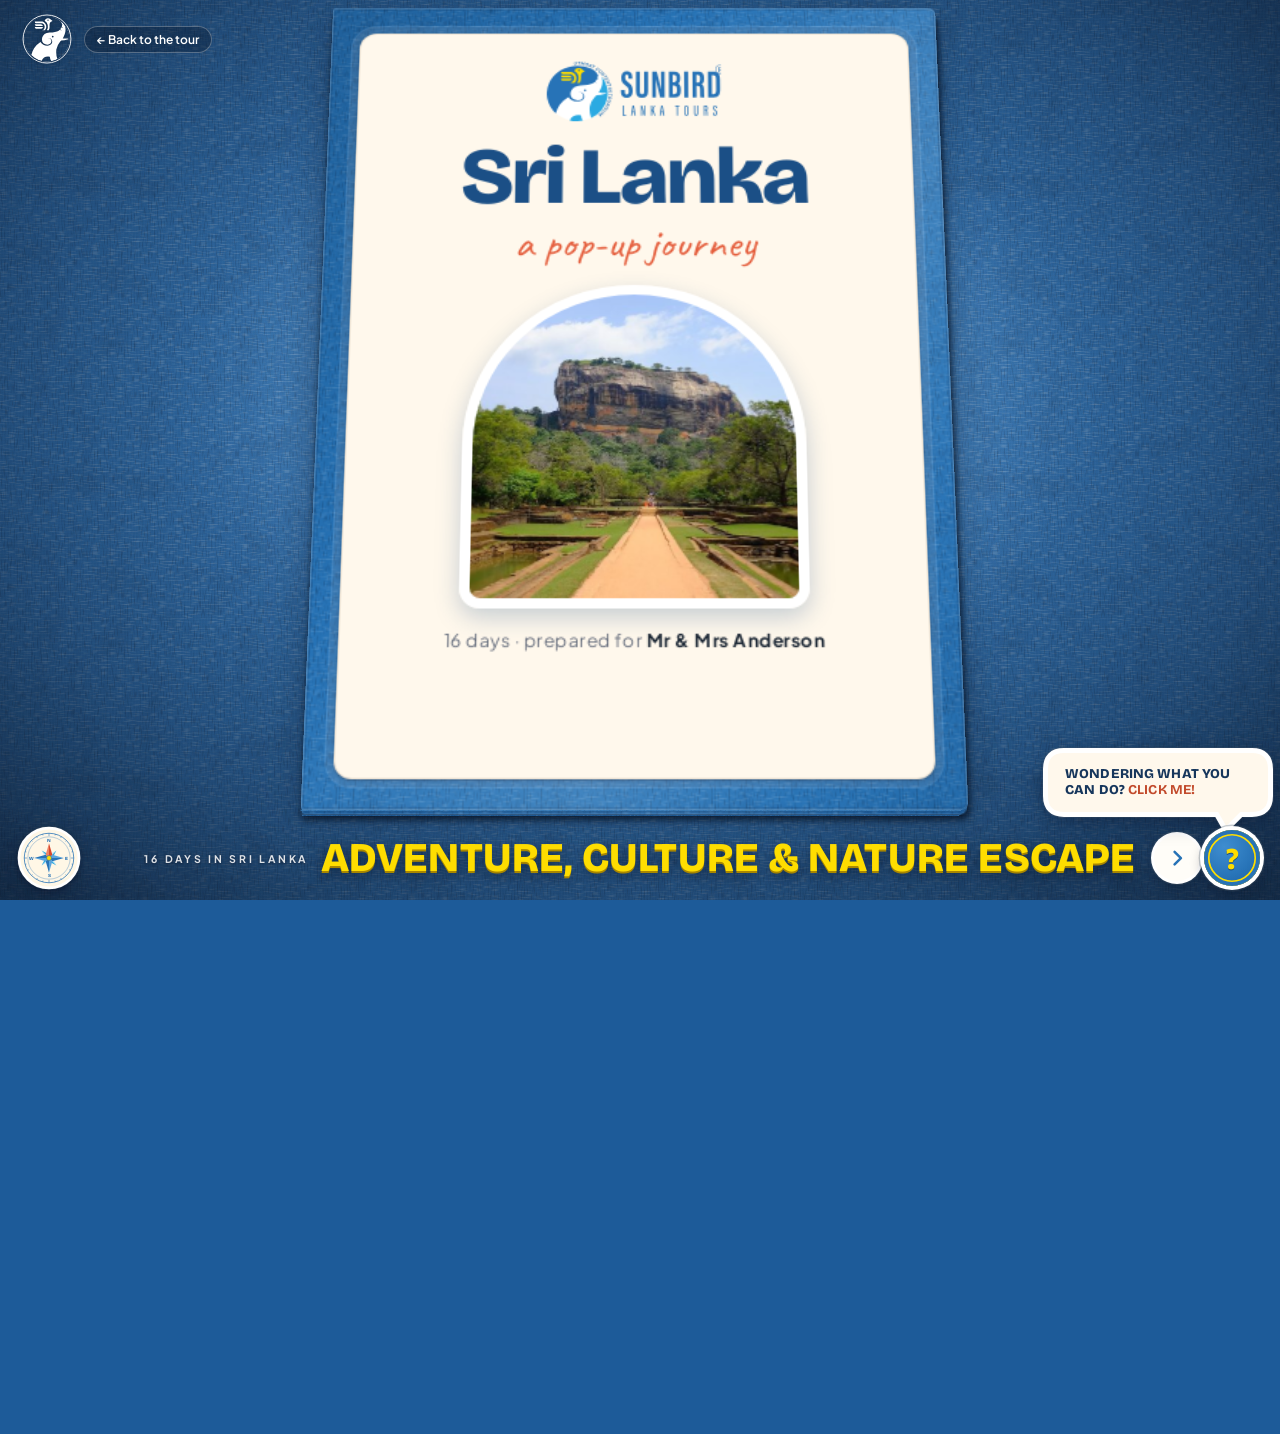
==== static/popup-book/index.html @ c1e89b96 "Give the pop-up book a travel desk and an ola-leaf day plan The white notes strip under the book is " ====
<!DOCTYPE html>
<html lang="en" data-mimg="1">
<head>
<meta charset="UTF-8">
<meta name="viewport" content="width=device-width, initial-scale=1">
<title>Your trip as a pop-up book | Sunbird Lanka Tours</title>
<meta name="robots" content="noindex">
<meta name="description" content="The Adventure, Culture &amp; Nature Escape tour, day by day, as a pop-up book.">
<meta name="theme-color" content="#1D5B99">
<link rel="icon" type="image/png" href="../favicon.png">
<link rel="preconnect" href="https://fonts.googleapis.com">
<link rel="preconnect" href="https://fonts.gstatic.com" crossorigin>
<link href="https://fonts.googleapis.com/css2?family=Bricolage+Grotesque:opsz,wght@12..96,700;12..96,800&family=Caveat:wght@700&family=Instrument+Serif:ital@0;1&family=Plus+Jakarta+Sans:wght@400;500;600;700;800&display=swap" rel="stylesheet">
<style>
  /* brand colours, from the Sunbird logo: deep blue, sky blue, sunshine yellow, white */
  :root { --ink:#1F2A37; --muted:#6B7280; --blue:#2773B7; --sky:#2BAAE2; --sun:#FEDD00; --coral:#E5603F;
          --accent:var(--blue); --label:var(--sun); --book-shadow:rgba(6,20,42,.5);
          --rule:#F5D000;   /* the brand yellow, a touch deeper so a hairline still reads on white */
          --serif:'Instrument Serif', 'Times New Roman', serif;
          /* book cloth: a fine weave, light and dark threads both ways, laid over the board's colour */
          --weave:url("data:image/svg+xml,%3Csvg xmlns='http://www.w3.org/2000/svg' width='120' height='120'%3E%3Cfilter id='f0' x='0' y='0' width='100%25' height='100%25' color-interpolation-filters='sRGB'%3E%3CfeTurbulence type='fractalNoise' baseFrequency='.2 .9' numOctaves='1' seed='3' stitchTiles='stitch'/%3E%3CfeColorMatrix values='0 0 0 0 0.85 0 0 0 0 0.93 0 0 0 0 1 0.55 0 0 0 -0.275'/%3E%3C/filter%3E%3Cfilter id='f1' x='0' y='0' width='100%25' height='100%25' color-interpolation-filters='sRGB'%3E%3CfeTurbulence type='fractalNoise' baseFrequency='.9 .2' numOctaves='1' seed='10' stitchTiles='stitch'/%3E%3CfeColorMatrix values='0 0 0 0 0 0 0 0 0 0.04 0 0 0 0 0.12 -0.7 0 0 0 0.35'/%3E%3C/filter%3E%3Cfilter id='f2' x='0' y='0' width='100%25' height='100%25' color-interpolation-filters='sRGB'%3E%3CfeTurbulence type='fractalNoise' baseFrequency='.06 .06' numOctaves='2' seed='17' stitchTiles='stitch'/%3E%3CfeColorMatrix values='0 0 0 0 0 0 0 0 0 0.04 0 0 0 0 0.12 -0.22 0 0 0 0.11'/%3E%3C/filter%3E%3Crect width='120' height='120' filter='url%28%23f0%29'/%3E%3Crect width='120' height='120' filter='url%28%23f1%29'/%3E%3Crect width='120' height='120' filter='url%28%23f2%29'/%3E%3C/svg%3E");
          /* the tablecloth: linen, light threads one way and dark the other, and the cloth's soft unevenness */
          --linen:url("data:image/svg+xml,%3Csvg xmlns='http://www.w3.org/2000/svg' width='300' height='300'%3E%3Cfilter id='f0' x='0' y='0' width='100%25' height='100%25' color-interpolation-filters='sRGB'%3E%3CfeTurbulence type='fractalNoise' baseFrequency='.12 .7' numOctaves='1' seed='3' stitchTiles='stitch'/%3E%3CfeColorMatrix values='0 0 0 0 1 0 0 0 0 0.95 0 0 0 0 0.9 0.7 0 0 0 -0.35'/%3E%3C/filter%3E%3Cfilter id='f1' x='0' y='0' width='100%25' height='100%25' color-interpolation-filters='sRGB'%3E%3CfeTurbulence type='fractalNoise' baseFrequency='.7 .12' numOctaves='1' seed='10' stitchTiles='stitch'/%3E%3CfeColorMatrix values='0 0 0 0 0 0 0 0 0 0.04 0 0 0 0 0.12 -0.85 0 0 0 0.425'/%3E%3C/filter%3E%3Cfilter id='f2' x='0' y='0' width='100%25' height='100%25' color-interpolation-filters='sRGB'%3E%3CfeTurbulence type='fractalNoise' baseFrequency='.03 .03' numOctaves='2' seed='17' stitchTiles='stitch'/%3E%3CfeColorMatrix values='0 0 0 0 0 0 0 0 0 0.04 0 0 0 0 0.12 -0.3 0 0 0 0.15'/%3E%3C/filter%3E%3Crect width='300' height='300' filter='url%28%23f0%29'/%3E%3Crect width='300' height='300' filter='url%28%23f1%29'/%3E%3Crect width='300' height='300' filter='url%28%23f2%29'/%3E%3C/svg%3E");
          --cloth-front:#2672B5; --cloth-in:#1D5D9B; --tb:3px; }
  * { box-sizing:border-box; }
  html, body { margin:0; }
  /* the table: a deep brand-blue linen cloth under a studio light. A soft pool of light falls on
     the book (and, in the 3D scene, on the cloth around it: .pool), and the corners fall away into
     shadow. The logo's yellow marks the rules in the notes, white the notes themselves. */
  body {
    font-family:'Plus Jakarta Sans', system-ui, sans-serif; color:var(--ink); -webkit-font-smoothing:antialiased;
    background:
      radial-gradient(ellipse 70% 76% at 50% 44%, rgba(4,16,36,0) 40%, rgba(4,16,36,.4) 74%, rgba(3,12,28,.74) 100%),
      radial-gradient(ellipse 44% 46% at 50% 44%, rgba(160,212,252,.3), rgba(160,212,252,.12) 50%, rgba(160,212,252,0) 82%),
      var(--linen),
      repeating-linear-gradient(90deg, rgba(255,255,255,.02) 0 1px, rgba(255,255,255,0) 1px 3px),
      repeating-linear-gradient(0deg, rgba(0,10,30,.035) 0 1px, rgba(0,10,30,0) 1px 3px),
      #1D5B99;
    background-attachment:fixed;
    min-height:100vh;
  }
  header h1 { color:#fff; }
  header { text-align:center; padding:28px 16px 26px; }
  /* the Sunbird mark, in white: the elephant, the bird and a fine ring */
  header .mark { display:block; width:50px; height:50px; margin:0 auto; filter:drop-shadow(0 1px 2px rgba(4,16,36,.35)); }
  header h1 { font-family:var(--serif); font-weight:400; font-size:36px; letter-spacing:-.005em; margin:10px 0 0; }

  /* ---------- 3D stage ---------- */
  .wrap { position:relative; width:100%; max-width:960px; margin:0 auto; overflow-x:clip; overflow-y:visible; }
  .fit { position:absolute; left:50%; top:0; width:960px; height:700px; margin-left:-480px; transform-origin:50% 0; }
  .stage { position:absolute; inset:0; perspective:2600px; perspective-origin:50% 0%; cursor:pointer; }
  .book { position:absolute; left:50%; top:112px; width:840px; height:560px; margin-left:-420px; transform-style:preserve-3d; }

  /* The book stands on the table (z = -3, the boards are 3 px thick, see TB in the script). Under it,
     from the bottom up: the studio light's pool on the cloth, a soft shadow all round, and a tight
     dark contact shadow right where the boards touch the cloth. Nothing here is measured for framing. */
  .pool { position:absolute; left:-430px; top:-390px; width:1700px; height:1340px; pointer-events:none;
    background:radial-gradient(closest-side, rgba(175,218,255,.2), rgba(175,218,255,.085) 48%, rgba(175,218,255,0)); }
  .shadow { position:absolute; top:-2px; height:560px; width:420px; background:var(--book-shadow); border-radius:12px; filter:blur(16px); transform:translateZ(-3.6px); }
  .shadow.r { left:422px; }
  .shadow.l { left:-10px; }
  .contact { position:absolute; top:-7.5px; width:428px; height:575px; background:rgba(2,9,22,.82); filter:blur(2.6px); pointer-events:none; }
  .contact.r { left:420px; border-radius:2px 6px 6px 2px; transform:translateZ(-3.2px); }
  .contact.l { left:-8px; border-radius:6px 2px 2px 6px; transform:translateZ(-3.2px); opacity:0; }
  /* The boards are bound in cloth: a fine weave, a soft sheen where the light from the right
     catches it, and a rounded edge that picks up a thin highlight. The back board lies under the
     right-hand pages (its top is z = 0); its 3 px thickness shows on its front edge (.edge.cloth). */
  .board-r { position:absolute; left:420px; top:-6px; width:426px; height:572px; border-radius:2px 5px 5px 2px; transform:translateZ(0);
    background:linear-gradient(112deg, rgba(0,12,30,.16), rgba(255,255,255,0) 38%, rgba(220,240,255,.09) 72%, rgba(255,255,255,0) 92%), var(--weave), var(--cloth-in);
    box-shadow:inset 0 0 0 1px rgba(170,215,255,.16); }

  /* leaves turn around the spine (x = 420); the script sets their rotation */
  .leaf { position:absolute; left:420px; top:0; width:420px; height:560px; transform-origin:0 50%; transform-style:preserve-3d; }
  .face { position:absolute; inset:0; backface-visibility:hidden; -webkit-backface-visibility:hidden; }
  .face.back { transform:rotateY(180deg); }
  .page-r { position:absolute; left:420px; top:0; width:420px; height:560px; transform:translateZ(.5px); }

  .paper { position:absolute; inset:0; background:#FFFDF8; overflow:hidden; }
  .panel { position:absolute; background:var(--pc); }
  .left .panel { inset:14px 0 14px 14px; border-radius:10px 0 0 10px; }
  .right .panel { inset:14px 14px 14px 0; border-radius:0 10px 10px 0; }
  .left .paper::after, .right .paper::after { content:''; position:absolute; top:0; bottom:0; width:46px; pointer-events:none; }
  .left .paper::after { right:0; background:linear-gradient(to left, rgba(0,0,0,.16), transparent); }
  .right .paper::after { left:0; background:linear-gradient(to right, rgba(0,0,0,.16), transparent); }
  .s1page { --pc:#A4D493; }
  .s2page { --pc:#62B6E6; }
  .print { position:absolute; left:36px; bottom:34px; color:#fff; }
  .print .n { font-family:'Bricolage Grotesque', sans-serif; font-weight:800; font-size:44px; line-height:.9; }
  .print .n small { font-family:'Plus Jakarta Sans', sans-serif; font-size:11px; letter-spacing:.2em; margin-left:6px; vertical-align:6px; }
  .print .t { font-size:14px; font-weight:700; margin-top:6px; }

  /* the cover board: its inside (the left page of spread 1) is the leaf's own plane; its cloth
     outside sits the board's thickness (--tb) further out, and its edges are drawn by the script */
  .cover { inset:-6px -6px -6px 0; border-radius:2px 5px 5px 2px; transform:translateZ(var(--tb));
    background:linear-gradient(118deg, rgba(0,14,34,.18) 0%, rgba(255,255,255,0) 34%, rgba(225,242,255,.15) 66%, rgba(255,255,255,.02) 84%, rgba(0,14,34,.08) 100%), var(--weave), var(--cloth-front);
    box-shadow:inset 0 0 0 1px rgba(190,225,255,.22), inset 0 0 0 2px rgba(0,20,50,.12); }
  /* the cover label: printed paper pasted into a blind-stamped panel, a hair proud of the cloth */
  .cover .in { position:absolute; inset:20px; border-radius:12px; background:#FFF8EC; display:flex; flex-direction:column; align-items:center; text-align:center; padding:22px 20px;
    box-shadow:0 0 0 5px rgba(0,22,52,.10), 0 0 0 6px rgba(190,225,255,.16), 0 1px 1.5px rgba(0,18,44,.4), inset 0 0 0 1px rgba(120,95,60,.12); }
  .cover img.logo { height:46px; }
  .cover h2 { font-family:'Bricolage Grotesque', sans-serif; font-weight:800; font-size:60px; line-height:.95; letter-spacing:-.03em; color:#1B4F86; margin:14px 0 0; }
  .cover .sub { font-family:'Caveat', cursive; font-size:30px; color:var(--coral); margin-top:2px; }
  .cover .arch { width:230px; height:228px; margin-top:12px; border-radius:115px 115px 14px 14px; border:7px solid #fff; background:url(assets/sigiriya.jpg) center 35% / cover; box-shadow:0 6px 16px rgba(27,79,134,.25); }
  .cover .for { font-size:12px; color:#6B7280; margin-top:14px; letter-spacing:.04em; }
  .cover .for b { color:#1F2A37; }
  /* the inside of the cover board: the cloth turned in round a pasted-down page (mirrored: its
     css left is the outer edge, its css right the spine) */
  .board-back { inset:-6px -6px -6px 0; border-radius:5px 2px 2px 5px;
    background:linear-gradient(68deg, rgba(0,12,30,.18), rgba(255,255,255,0) 40%, rgba(220,240,255,.08) 75%, rgba(255,255,255,0)), var(--weave), var(--cloth-in);
    box-shadow:inset 0 0 0 1px rgba(170,215,255,.16); }
  .board-back .paper { inset:6px 0 6px 6px; }
  /* Edges, placed by the script (see makeEdge). Drawn SS times as big and shrunk back, so they stay
     crisp in close-up. cloth: a board's thickness. pages: the stacked paper edges of the pages. */
  .edge { position:absolute; left:0; top:0; transform-origin:0 0; pointer-events:none; }
  .edge.cloth { background:linear-gradient(to bottom, rgba(205,232,255,.42) 0, rgba(205,232,255,.08) 22%, rgba(0,0,0,0) 45%, rgba(0,10,26,.32) 100%), var(--weave), var(--cloth-in); }
  .edge.cloth.front { background:linear-gradient(to bottom, rgba(205,232,255,.45) 0, rgba(205,232,255,.08) 22%, rgba(0,0,0,0) 45%, rgba(0,10,26,.32) 100%), var(--weave), var(--cloth-front); }
  .edge.pages { background:
      linear-gradient(var(--along), rgba(255,255,255,.55) 0, rgba(255,255,255,0) 4px, rgba(0,0,0,0) 62%, rgba(70,50,25,.24) 100%),
      repeating-linear-gradient(var(--along), rgba(120,96,62,0) 0 5.2px, rgba(120,96,62,.2) 5.2px 6.4px, rgba(120,96,62,0) 6.4px 11.6px, rgba(120,96,62,.12) 11.6px 12.4px),
      repeating-linear-gradient(var(--along), #F4ECDD 0 2.5px, #DDCFB6 2.5px 3.6px);
    --along:to bottom; }
  .edge.pages.fore { --along:to right; }

  /* ---------- V-fold pop-up layers ----------
     Each layer is two rigid card panels joined by a crease at the spine. Each panel is glued
     along its bottom edge to one page. The script places every panel from the real angle of
     its two pages, so pieces rise as a spread opens and fold flat as it closes. */
  .vp { position:absolute; left:0; top:0; transform-origin:0 0; transform-style:preserve-3d; pointer-events:none; }
  .vp > .face { overflow:visible; }
  .vp > .face.back { filter:brightness(0) invert(.94) sepia(.18); }   /* the plain back of the card */
  /* card stock (body.card, see CARD): on the pictures printed on each card and on the pages. Not on a
     card face itself: a face is its own layer, so a filter there is re-applied every frame it moves;
     on what it holds it is painted in once (and only again when that piece changes) */
  body.card .vp:not(.flapcard) > .face.front:not(.shade) > *, body.card .paper { filter:url(#card); }
  /* shading: a dark copy of the piece just in front of it; the script sets its opacity from the
     angle to the light. It is its own 3D layer, so changing it never repaints the artwork. */
  .vp > .shade { filter:brightness(0); transform:translateZ(.3px); opacity:0; will-change:opacity; }
  .leaf > .shade { background:#1B1206; opacity:0; will-change:opacity; }
  .leaf > .shade.front { transform:translateZ(.3px); }
  .leaf > .shade.back { transform:rotateY(180deg) translateZ(.3px); }
  #leaf1 > .shade { inset:-6px -6px -6px 0; }
  #leaf1 > .shade.front { transform:translateZ(calc(var(--tb) + .3px)); border-radius:2px 5px 5px 2px; }   /* on the cloth outside */
  #leaf1 > .shade.back { border-radius:5px 2px 2px 5px; }
  .vp img, .vp svg, .cast img, .cast svg { position:absolute; bottom:0; display:block; }
  /* cast shadows: copies of a card, blackened and blurred, placed by the script */
  .shd { position:absolute; inset:0; pointer-events:none; }
  .shd * { pointer-events:none !important; }
  .shd .cast { position:absolute; left:0; top:0; transform-origin:0 0; will-change:transform; }
  /* glue tab: the foot of a card, folded flat and glued to the page; the script lays it along the
     card's glue line. Drawn on the page, under the cast shadows. */
  .tab { position:absolute; left:0; top:0; transform-origin:0 0; pointer-events:none; }
  .tab svg { display:block; overflow:visible; }
  /* the gutter: the pages curve down into the spine, so a soft shadow runs along it */
  .panel .wear { position:absolute; top:0; bottom:0; width:8px; pointer-events:none; }
  .left .panel .wear { right:0; background:linear-gradient(to left, rgba(90,70,50,.12), rgba(90,70,50,0)); }
  .right .panel .wear { left:0; background:linear-gradient(to right, rgba(90,70,50,.12), rgba(90,70,50,0)); }
  .band { position:absolute; left:0; right:0; bottom:0; height:16px; background:var(--band); border-top:3px solid #fff; box-shadow:0 -1px 0 rgba(75,91,107,.25); }
  .flag { position:absolute; bottom:13px; height:84px; display:flex; flex-direction:column; align-items:center; }
  .flag .card { background:#fff; border-radius:9px; padding:6px 10px 7px; text-align:center; box-shadow:0 0 0 1.5px rgba(31,42,55,.12); white-space:nowrap; }
  .flag .card b { display:block; font-size:9px; letter-spacing:.2em; color:var(--coral); font-weight:800; }
  .flag .card span { display:block; font-size:13px; font-weight:800; color:var(--ink); }
  .flag i { flex:1; width:4px; background:#8B6A45; border-radius:2px; }

  /* pull tab: sticks out of the sky card's outer edge; a strip inside the card moves the plane */
  .vp img.free, .cast img.free { top:0; left:0; bottom:auto; will-change:transform; }
  .vp .flt, .cast .flt { bottom:auto; overflow:visible; }   /* floating paper pieces, placed from the top */
  .pulltab { position:absolute; left:-30px; width:40px; height:24px; padding-right:8px; border-radius:7px 3px 3px 7px; background:var(--coral);
    color:#fff; font-size:8.5px; font-weight:800; letter-spacing:.14em; display:flex; align-items:center; justify-content:center;
    box-shadow:0 0 0 1.5px #fff, 0 1px 3px rgba(0,0,0,.25); pointer-events:auto; cursor:grab; touch-action:none; }
  /* lift-the-flap: the lid is a card hinged on its right edge; it flips over to show its plain back */
  .flap { position:absolute; bottom:0; pointer-events:auto; cursor:pointer; }
  .flap .lid { left:0; width:100%; height:100%; transform-origin:100% 50%; }
  .flap .lid-back { filter:brightness(0) invert(.94) sepia(.18); visibility:hidden; }
  .flap .under { position:absolute; left:8px; right:8px; bottom:8px; height:50px; background:#fff; border-radius:6px; opacity:0;
    box-shadow:0 0 0 1.5px rgba(31,42,55,.15); display:flex; flex-direction:column; justify-content:center; text-align:center; }
  /* the Attractions tab: tucked behind the sky's right edge like a bookmark; it opens the "things to do" panel */
  .vp .attrtab { pointer-events:auto; cursor:pointer; transition:transform .25s cubic-bezier(.3,1.4,.5,1); }
  .vp .attrtab:hover { transform:translateX(4px); }   /* it gives a little, like card pulled by a finger */
  .cast .attrtab, .vp > .face.back .attrtab { pointer-events:none; }
  /* a card's plain back is its front drawn mirrored, which would put the pull tab's copy past the
     fold, poking out of the book's spine while the cover is ajar: the tab has no back copy */
  .vp > .face.back .pulltab { display:none; }
  /* the Day 1 placard tilts around the foot of its stick, and can be tapped to wave it */
  .vp .placard, .cast .placard { transform-origin:84px 142px; }   /* where the stick goes behind the sky's top edge */
  .vp .placard { pointer-events:auto; cursor:pointer; }
  .flap .under b { font-size:7px; letter-spacing:.18em; color:var(--coral); text-transform:uppercase; }
  .flap .under span { font-size:9px; font-weight:800; color:var(--ink); line-height:1.25; margin-top:2px; }

  /* ---------- the day's notes, for screen readers ----------
     Seen, a day's notes are the travel desk round the book (see .desk): its route in big letters,
     the flight path, the stamp, and the plan on ola leaves behind the ? button. Heard, this live line
     says which day is open whenever a page turns. */
  .info, .sr-only { position:absolute; width:1px; height:1px; margin:-1px; padding:0; border:0; overflow:hidden; clip:rect(0 0 0 0); clip-path:inset(50%); white-space:nowrap; }

  /* ---------- every window (body.full): the book fills it, the desk lies round it ---------- */
  /* clipped, not just hidden: the 3D stage reaches past the screen's edge, and on a phone that made the
     page wider than the screen (so it could be panned and pinched out, and fixed layers grew with it) */
  html:has(> body.full) { overflow:hidden; }
  body.full { height:100vh; height:100dvh; overflow:hidden; overflow:clip; display:flex; flex-direction:column; }
  body.full header { position:absolute; top:14px; left:22px; padding:0; text-align:left; z-index:6; pointer-events:none; }
  body.full header h1 { display:none; }
  body.full .wrap { flex:1 1 auto; min-height:0; max-width:none; overflow:visible; }
  body.full .fit { left:0; margin-left:0; transform-origin:0 0; }

  /* ---------- the Attractions gatefold ----------
     A paper panel hinged on the sky's right edge (see FLAP in the script). Sizes are book px: the
     camera moves in on the panel while it is open, so its small print reads at a normal size. */
  .flapcard > .face { pointer-events:auto; }
  /* the panel is laid out in book px but drawn FLAP.ss times as big, then shrunk back by its 3D
     transform: 3D layers are drawn at their own size, so this keeps it sharp when the camera moves in */
  .fc-in { position:absolute; left:0; top:0; width:316px; height:200px; transform:scale(var(--ss, 1)); transform-origin:0 0; }
  .flapcard img, .flapcard svg { position:static; }
  /* its paper: a card with rounded corners and the same smooth white edge as every other piece */
  .flapcard .fc-paper { position:absolute; left:0; top:0; }
  .fc-card { position:absolute; left:6px; top:5px; width:252px; height:190px; border-radius:11px; overflow:hidden; }
  .flapcard .attrtab { position:absolute; }   /* the bookmark, on the drawer's right-hand edge */
  /* kept minimal: the picture, a small coloured word (included / optional / spot it), the name, a
     line or two, and quiet ‹ dots › to move along */
  .fc-scene { position:relative; height:82px; overflow:hidden; perspective:420px; perspective-origin:50% -10%; }
  .fc-sun { position:absolute; right:22px; top:16px; width:34px; height:34px; border-radius:50%; background:#FFB866; box-shadow:0 0 0 5px rgba(255,184,102,.35); }
  .fc-ground { position:absolute; left:0; right:0; bottom:0; height:8px; background:var(--ground); opacity:.75; }
  .fc-pop { position:absolute; left:0; right:0; bottom:6px; display:flex; justify-content:center; align-items:flex-end; transform-origin:50% 100%; }
  .flapcard .fc-pop img, .flapcard .fc-pop svg { display:block; filter:drop-shadow(0 4px 4px rgba(40,28,16,.22)); }
  .fc-x { position:absolute; top:6px; right:6px; width:13px; height:13px; border-radius:50%; background:#E0432F; color:#fff;
    font-style:normal; font-weight:700; font-size:9px; line-height:13px; text-align:center; cursor:pointer; box-shadow:0 1px 2px rgba(80,20,10,.3); }
  .fc-body { padding:11px 15px 0; }
  .fc-tag { display:block; font-size:5.6px; letter-spacing:.2em; font-weight:800; text-transform:uppercase; }
  .fc-tag.in { color:#2E7A45; }
  .fc-tag.opt { color:#C24A2B; }
  .fc-tag.see { color:#2766A5; }
  .fc-body h5 { margin:3px 0 0; font-family:'Bricolage Grotesque', sans-serif; font-weight:800; font-size:15px; letter-spacing:-.02em; line-height:1.05; color:var(--ink); }
  .fc-body p { margin:6px 0 0; font-size:7.6px; line-height:1.5; color:#5B6472; }
  .fc-nav { position:absolute; left:0; right:0; bottom:6px; display:flex; align-items:center; justify-content:center; gap:8px; }
  .fc-btn { font-style:normal; font-size:11px; line-height:1; color:var(--muted); cursor:pointer; padding:2px 4px; }
  .fc-btn.off { opacity:.25; cursor:default; }
  .fc-dots { display:flex; gap:3px; align-items:center; }
  .fc-dot { width:3.5px; height:3.5px; border-radius:50%; background:rgba(31,42,55,.18); cursor:pointer; }
  .fc-dot.on { width:9px; border-radius:2px; background:var(--coral); }

  /* ---------- view tuning (camera, sun, stagger): tucked behind a button ---------- */
  /* only for us: shown with ?tune=1 (body.tuning) */
  .tune-btn { display:none; position:fixed; top:12px; right:14px; z-index:21; font:inherit; font-size:12.5px; font-weight:700; padding:7px 14px; border-radius:999px;
    border:1.5px solid rgba(31,42,55,.14); background:rgba(255,255,255,.88); color:var(--ink); cursor:pointer; }
  .tune-btn[aria-expanded="true"] { background:var(--ink); border-color:var(--ink); color:#fff; }
  .cam { position:fixed; right:14px; top:52px; z-index:20; width:260px; background:#fff; border-radius:14px; padding:12px 16px 12px; box-shadow:0 10px 30px rgba(40,30,20,.18); display:none; }
  body.tuning .tune-btn { display:block; }
  body.tuning.tune-open .cam { display:block; }  .cam label { display:flex; justify-content:space-between; align-items:baseline; font-size:13px; font-weight:800; }
  .cam output { font-family:ui-monospace, 'Cascadia Mono', Consolas, monospace; font-size:15px; color:var(--blue); }
  .cam input[type=range] { width:100%; margin:10px 0 4px; accent-color:var(--blue); cursor:pointer; }
  .cam .ends { display:flex; justify-content:space-between; font-size:11px; color:var(--muted); }
  .cam .hint { font-size:11.5px; color:var(--coral); font-weight:700; margin-top:6px; }
  .cam label.second { margin-top:12px; }
  @media (max-width:520px) { .cam { left:12px; right:12px; width:auto; } }
  body:not(.ready) .wrap, body:not(.ready) .info { visibility:hidden; }   /* until the book's data has loaded and it is built */

  /* ---------- the light book (body.lite: phones and tablets, see LITE in the script) ----------
     The same pop-ups, drawn far cheaper: no cast shadows, no shading copies, no card texture, plain
     soft shadows under the book (painted once, not blurred every frame), and the parts that move
     on their own (pull tab, sign, flap lid) on layers of their own so they never repaint a card. */
  body.lite { background-attachment:scroll; }
  body.lite .pool { display:none; }
  body.lite .shadow { filter:none; box-shadow:0 0 26px 12px var(--book-shadow); }
  body.lite .contact { filter:none; box-shadow:0 0 3px 1.5px rgba(2,9,22,.7); }
  body.lite .vp > .shade { display:none; }
  body.lite .vp .pulltab, body.lite .vp .placard, body.lite .flap .lid { will-change:transform; }

  /* ---------- the way back to the tour (the website's copy), and phones (body.full.compact) ---------- */
  .back-link { display:inline-flex; align-items:center; gap:6px; margin-top:10px; padding:6px 13px; border-radius:999px; font-size:12px; font-weight:600;
    color:#fff; text-decoration:none; background:rgba(4,16,36,.32); box-shadow:inset 0 0 0 1px rgba(255,255,255,.28); pointer-events:auto; }
  .back-link:hover { background:rgba(4,16,36,.5); }
  .back-link[hidden] { display:none; }
  body.full header { display:flex; align-items:center; gap:12px; }
  body.full .back-link { margin-top:0; }
  body.full.compact header { top:max(10px, env(safe-area-inset-top)); left:max(12px, env(safe-area-inset-left)); }
  body.full.compact header .mark { width:30px; height:30px; }
  /* held upright: the book in a band at the top (its height set by the script), the desk under it */
  body.full.compact.upright .wrap { flex:none; }
  @media (orientation:landscape) and (max-height:519px) { body.full.compact header .mark { display:none; } }
  /* in portrait the open book is small: a one-time hint to turn the phone */
  .rotate-hint { position:absolute; left:50%; bottom:12px; transform:translateX(-50%); z-index:4; display:flex; align-items:center; gap:8px;
    padding:7px 14px; border-radius:999px; background:rgba(255,255,255,.94); color:var(--ink); font-size:12px; font-weight:600; white-space:nowrap;
    box-shadow:0 4px 14px rgba(2,12,30,.25); transition:opacity .4s; cursor:pointer; }
  .rotate-hint svg { width:16px; height:16px; flex:none; }
  .rotate-hint.gone { opacity:0; pointer-events:none; }
  .rotate-hint[hidden] { display:none; }
  /* ---------- the travel desk ----------
     Flat paper things lying on the cloth round the book, each with a job: the day's route in big
     yellow letters under the book, a passport stamp for where you are, the flight path for how far
     along, a compass to jump to any day, a Ceylon postage stamp to send the day as a postcard, a
     Sri Lanka sticker to enquire, the ? for the day's plan (on ola leaves, below) and ‹ › to turn the
     page. Plain 2D page, placed by the script once per window size (placeDesk): nothing on the desk
     is redrawn while the book moves. The light book gives them no shadows or filters.
     body[data-desk]: desk (a big window with room each side), slim (a big window without), side (a
     phone on its side), tall (a phone held upright: the desk is under the book's band). */
  /* Sized to the screen, not inset:0: on a phone the 3D stage reaches past the page's edge, and mobile
     Chrome then sizes fixed layers to that wider page. Clipped, so nothing on it can widen the page more. */
  .desk { position:fixed; left:0; top:0; width:100vw; height:100vh; height:100dvh; z-index:5; pointer-events:none; overflow:hidden; }
  body:not(.ready) .desk { visibility:hidden; }
  .dk { position:absolute; left:0; top:0; pointer-events:auto; transition:opacity .35s, visibility .35s; }
  .dk[hidden] { display:none !important; }
  body.flap-zoom .dk { opacity:0; visibility:hidden; }   /* the Attractions close-up has the screen */
  .desk button, .desk a { font:inherit; color:inherit; background:none; border:0; padding:0; margin:0; cursor:pointer; text-decoration:none; -webkit-tap-highlight-color:transparent; }
  .desk :focus { outline:none; }
  .desk :focus-visible { outline:2px solid var(--sun); outline-offset:5px; border-radius:16px; }
  .dk > svg, .dk .art > svg { display:block; width:100%; height:100%; overflow:visible; }
  .dk .art { position:absolute; inset:0; transform:rotate(var(--rot, 0deg)); transition:transform .3s cubic-bezier(.3,1.5,.5,1); }
  body:not(.lite) .dk .art { filter:drop-shadow(0 2px 2px rgba(2,10,28,.32)) drop-shadow(0 7px 12px rgba(2,10,28,.2)); }
  @media (hover:hover) { .dk.lift:hover .art { transform:rotate(var(--rot, 0deg)) translateY(-4px) scale(1.04); } }
  .dk.lift:active .art { transform:rotate(var(--rot, 0deg)) scale(.96); }
  /* what a thing does: on hover or keyboard focus (on a touch screen the ola leaves say it) */
  .dk .lbl { position:absolute; left:50%; top:100%; margin-top:10px; transform:translateX(-50%); padding:5px 11px; border-radius:999px; white-space:nowrap;
    background:rgba(4,16,36,.8); color:#fff; font-size:11.5px; font-weight:600; letter-spacing:.02em; line-height:1.2; opacity:0; pointer-events:none; transition:opacity .2s; }
  .dk.lbl-up .lbl { top:auto; bottom:100%; margin:0 0 10px; }
  .dk:hover .lbl, .dk:focus-visible .lbl { opacity:1; }
  @media (hover:none) { .dk .lbl { display:none; } }

  /* the day's route, in the brand's yellow, under the book (the shut book: the tour's name) */
  .dk.title { pointer-events:none; text-align:center; white-space:nowrap; }
  .dk.title h2 { display:inline-block; margin:0; font-family:'Bricolage Grotesque', sans-serif; font-weight:800; font-size:40px; line-height:1; letter-spacing:.005em;
    text-transform:uppercase; color:var(--sun); text-shadow:0 .05em 0 #A88600, 0 .14em .34em rgba(2,12,30,.55); vertical-align:middle; }
  .dk.title .arr { display:inline-block; width:1.55em; height:.6em; margin:0 .06em; vertical-align:.08em; overflow:visible; }
  .dk.title .kick { display:none; font-size:10.5px; font-weight:700; letter-spacing:.26em; text-transform:uppercase; color:rgba(255,255,255,.86); text-shadow:0 1px 3px rgba(2,12,30,.6); }
  body[data-desk="slim"] .dk.title .kick, body[data-desk="side"] .dk.title .kick { display:inline-block; vertical-align:middle; margin-right:1.2em; }
  body[data-desk="tall"] .dk.title { text-align:left; white-space:normal; }
  body[data-desk="tall"] .dk.title .kick { display:block; margin-bottom:7px; }
  body[data-desk="tall"] .dk.title h2 { display:block; line-height:1.04; }
  .dk.title.in h2 { animation:dk-rise .6s cubic-bezier(.2,1.25,.4,1); }
  @keyframes dk-rise { from { opacity:0; transform:translateY(.3em); } }

  /* ‹ › turn the page; the caption says where to (Close on Day 1, Start again on the last day) */
  .dk.arrow { display:flex; flex-direction:column; align-items:center; gap:7px; width:var(--aw, 48px); }
  .dk.arrow .disc { flex:none; width:var(--aw, 48px); height:var(--aw, 48px); border-radius:50%; display:grid; place-items:center; color:var(--blue); background:#FFFDF8;
    box-shadow:0 0 0 3px #fff, 0 0 0 4.2px rgba(75,91,107,.3), 0 5px 12px rgba(2,12,30,.38); transition:transform .25s cubic-bezier(.3,1.5,.5,1); }
  .dk.arrow .disc svg { width:44%; height:44%; overflow:visible; }
  .dk.arrow .cap { font-size:10px; font-weight:700; letter-spacing:.2em; text-transform:uppercase; color:#fff; white-space:nowrap; text-shadow:0 1px 3px rgba(2,12,30,.75); }
  .dk.arrow.band .cap { display:none; }
  @media (hover:hover) { .dk.arrow:hover .disc { transform:scale(1.08); } }
  .dk.arrow:active .disc { transform:scale(.92); }
  .dk.arrow:focus-visible { outline:none; }
  .dk.arrow:focus-visible .disc { outline:2px solid var(--sun); outline-offset:5px; }
  .dk.arrow.off { visibility:hidden; }

  /* the ? : a round paper badge; on a computer it wiggles when the mouse comes over it */
  .dk.help { width:var(--hw, 60px); height:var(--hw, 60px); border-radius:50%; }
  .dk.help .disc { position:absolute; inset:0; border-radius:50%; display:grid; place-items:center; color:var(--sun);
    font-family:'Bricolage Grotesque', sans-serif; font-weight:800; font-size:calc(var(--hw, 60px) * .54); line-height:1;
    background:radial-gradient(circle at 36% 30%, #3E8DD0, #2773B7 58%, #1D5C9B);
    box-shadow:inset 0 0 0 calc(var(--hw, 60px) * .07) #2773B7, inset 0 0 0 calc(var(--hw, 60px) * .1) var(--sun), 0 0 0 4px #fff, 0 0 0 5.4px rgba(75,91,107,.3), 0 6px 14px rgba(2,12,30,.42); }
  .dk.help .disc span { transform:translateY(.02em); text-shadow:0 .05em 0 #164A80; }
  @media (hover:hover) and (pointer:fine) { .dk.help:hover .disc { animation:dk-wiggle .7s ease-in-out; } }
  .dk.help:active .disc { transform:scale(.93); }
  .dk.help:focus-visible { outline:none; }
  .dk.help:focus-visible .disc { outline:2px solid var(--sun); outline-offset:6px; }
  @keyframes dk-wiggle { 0%, 100% { transform:rotate(0); } 18% { transform:rotate(-16deg) scale(1.07); } 40% { transform:rotate(12deg) scale(1.07); } 62% { transform:rotate(-7deg); } 82% { transform:rotate(3deg); } }

  /* paper speech bubbles: the day's tip from the guide, and on a first visit the ?'s own. One at a
     time. The paper and its die-cut edge are an SVG drawn to the bubble's size (showBubble). */
  .dk.bubble { isolation:isolate; padding:13px 17px 14px; color:#16365C; cursor:default; transform-origin:var(--ox, 50%) var(--oy, 100%); }
  .dk.bubble > svg.bg { position:absolute; left:0; top:0; z-index:-1; overflow:visible; }
  body:not(.lite) .dk.bubble > svg.bg { filter:drop-shadow(0 6px 10px rgba(2,10,28,.34)); }
  .dk.bubble p { margin:0; font-family:'Bricolage Grotesque', sans-serif; font-weight:800; font-size:var(--bfs, 15px); line-height:1.17; text-transform:uppercase; letter-spacing:.01em; }
  .dk.bubble .by { display:block; margin-top:7px; font-family:'Caveat', cursive; font-weight:700; font-size:calc(var(--bfs, 15px) * 1.32); line-height:1; text-transform:none; letter-spacing:0; color:#C24A2B; }
  .dk.bubble.ask p b { color:#C24A2B; }
  .dk.bubble.tip { cursor:pointer; }
  .dk.bubble.pop { animation:dk-pop .5s cubic-bezier(.25,1.45,.45,1) both; }
  @keyframes dk-pop { from { opacity:0; transform:scale(.45); } }

  /* the passport stamp: a cream paper disc, and the day's place stamped on it in blue ink. The ink
     is its own layer: it thunks down (dk-thunk) when a day opens, and the disc gives a little. */
  .dk.passport { cursor:pointer; }
  .dk.passport .ink { position:absolute; inset:0; opacity:.9; transform:rotate(var(--ink-rot, -10deg)); }
  .dk.passport .ink svg { display:block; width:100%; height:100%; overflow:visible; }
  .dk.passport .ink.thunk { animation:dk-thunk .55s cubic-bezier(.4,0,.3,1) both; }
  .dk.passport.jolt .art { animation:dk-jolt .32s .24s ease-out; }
  @keyframes dk-thunk { 0% { opacity:0; transform:rotate(calc(var(--ink-rot, -10deg) - 12deg)) scale(1.8); } 50% { opacity:.95; transform:rotate(var(--ink-rot, -10deg)) scale(.92); }
    70% { transform:rotate(var(--ink-rot, -10deg)) scale(1.03); } 100% { opacity:.9; transform:rotate(var(--ink-rot, -10deg)) scale(1); } }
  @keyframes dk-jolt { 30% { transform:rotate(var(--rot, 0deg)) translateY(2px) scale(.97); } }
  .dk.compass .rose { position:absolute; inset:0; transition:transform .7s cubic-bezier(.3,1.6,.5,1); }
  @media (hover:hover) { .dk.compass:hover .rose { transform:rotate(-24deg); } }
  .dk.compass[aria-expanded="true"] .rose { transform:rotate(200deg); }

  /* the flight path: one dot a day, today's a yellow disc with the plane (pointer-events off: it is a picture) */
  .dk.flight { pointer-events:none; }
  .dk.flight.away { opacity:0; visibility:hidden; transition-duration:.2s; }   /* while pages turn, and over the shut cover */
  .dk.flight .dots circle { fill:#1B4C82; stroke:#FEDD00; stroke-width:1.6; }
  .dk.flight .dots circle.past { fill:#FEDD00; stroke:none; }
  .dk.flight .dots circle.today { visibility:hidden; }
  .dk.flight text { font-family:'Plus Jakarta Sans', sans-serif; font-weight:800; fill:#fff; }

  /* jump to a day: a paper card over the compass (or above the ? on a phone) */
  .dk.picker { width:270px; padding:14px 8px 10px; border-radius:14px; background:#FFFDF8; color:var(--ink); cursor:default;
    box-shadow:0 0 0 4px #fff, 0 0 0 5.4px rgba(75,91,107,.3), 0 14px 34px rgba(2,12,30,.45); transform-origin:var(--ox, 50%) 100%; }
  .dk.picker.pop { animation:dk-pop .38s cubic-bezier(.25,1.35,.45,1) both; }
  .dk.picker h3 { margin:0 12px 8px; font-size:10px; font-weight:800; letter-spacing:.24em; text-transform:uppercase; color:var(--blue); }
  .dk.picker button { display:grid; grid-template-columns:54px 1fr; align-items:baseline; width:100%; padding:9px 12px; border-radius:9px; text-align:left; font-size:14px; font-weight:600; line-height:1.3; color:#0F2340; }
  .dk.picker button:hover { background:#F3ECDD; }
  .dk.picker button[aria-current="true"] { background:#FFF1A1; }
  .dk.picker button:focus-visible { outline:2px solid var(--blue); outline-offset:-2px; border-radius:9px; }
  .dk.picker button .d { font-size:10px; font-weight:800; letter-spacing:.16em; text-transform:uppercase; color:var(--blue); }
  .dk.picker .soon { margin:6px 12px 2px; font-size:12px; line-height:1.4; color:var(--muted); }

  /* first-visit hints: a hand showing the PULL tab and the Attractions bookmark */
  .dk.hand { pointer-events:none; width:var(--hs, 42px); height:calc(var(--hs, 42px) * 1.2); transform-origin:44% 7%; opacity:0; transition:opacity .35s; }
  .dk.hand.on { opacity:1; }
  .dk.hand .fing { position:absolute; inset:0; transform-origin:44% 7%; animation:dk-tap 1.2s ease-in-out infinite; }
  .dk.hand.pull .fing { animation:dk-tug 1.6s ease-in-out infinite; }
  .dk.hand .fing svg { display:block; width:100%; height:100%; overflow:visible; }
  @keyframes dk-tap { 0%, 100% { transform:translate(0, 0); } 45% { transform:translate(0, 8px); } 62% { transform:translate(0, 0) scale(.95); } }
  @keyframes dk-tug { 0%, 100% { transform:translate(6px, 2px); } 50% { transform:translate(-16px, 2px); } }
  .dk.hand .tag { position:absolute; top:100%; left:50%; margin-top:5px; transform:translateX(-35%) rotate(var(--unrot, 0deg)); padding:4px 10px; border-radius:999px;
    background:var(--sun); color:#16365C; font-size:11px; font-weight:800; letter-spacing:.06em; white-space:nowrap; box-shadow:0 3px 8px rgba(2,12,30,.35); }

  /* "Link copied" and other small notes; above the ola leaves too */
  .toast { position:fixed; left:0; top:0; z-index:50; max-width:calc(100vw - 24px); padding:7px 14px; border-radius:16px; background:#fff; color:#0F2340; font-size:12.5px; font-weight:700; text-align:center;
    box-shadow:0 6px 16px rgba(2,12,30,.35); pointer-events:none; opacity:0; transform:translateY(6px); transition:opacity .25s, transform .25s; }
  .toast.show { opacity:1; transform:none; }
  .toast[hidden] { display:none; }

  /* ---------- the day's plan: an ola-leaf book (puskola poth) ----------
     The ? opens it over the desk: long strips of dried palm leaf with the plan etched in dark ink,
     threaded on a cord between two wooden covers. It slides in tied up, the cord loosens and the
     leaves fan out (openOla: the leaves start stacked under the top cover, --dy, and spring to their
     places). Only transforms and opacity move. On a phone held upright it is a sheet from the
     bottom, the leaves a full-width list. Esc, the ×, or a tap outside shuts it. */
  .ola-wrap { position:fixed; left:0; top:0; width:100vw; height:100vh; height:100dvh; z-index:40; display:flex; align-items:center; justify-content:center; padding:max(14px, 2.5vh) 16px; }
  .ola-wrap[hidden] { display:none; }
  .ola-back { position:absolute; inset:0; background:rgba(3,12,28,.6); opacity:0; transition:opacity .35s; }
  .ola-wrap.st-in .ola-back { opacity:1; }
  .ola { position:relative; width:min(660px, 100%); max-height:100%; overflow-x:hidden; overflow-y:auto; overscroll-behavior:contain; padding:8px 18px 40px 14px; scrollbar-width:thin; scrollbar-color:rgba(255,236,190,.35) transparent;
    opacity:0; transform:translateX(110px) rotate(6deg); transition:opacity .3s, transform .6s cubic-bezier(.2,1.12,.35,1); }
  .ola-wrap.st-in .ola { opacity:1; transform:none; }
  .ola:focus { outline:none; }
  .ola button:focus-visible, .ola a:focus-visible { outline:2px solid var(--sun); outline-offset:2px; }
  /* the covers: lacquered wood, a painted yellow border, the cord's hole */
  .ola-board { position:relative; z-index:3; border-radius:12px; color:#F8E6B8; padding:13px 54px 14px 60px;
    background:
      repeating-linear-gradient(177deg, rgba(255,214,150,.07) 0 2px, rgba(0,0,0,0) 2px 9px, rgba(30,10,0,.14) 9px 10px, rgba(0,0,0,0) 10px 17px),
      linear-gradient(180deg, #8C4524, #6B3018 55%, #56240F);
    box-shadow:inset 0 0 0 2px #3F1A08, inset 0 2px 0 rgba(255,214,150,.18), 0 3px 0 #2E1206, 0 10px 18px rgba(2,10,28,.35); }
  .ola-board::before { content:''; position:absolute; inset:6px; border-radius:8px; border:1.5px solid rgba(232,184,48,.75); outline:1.5px dotted rgba(229,96,63,.7); outline-offset:-5px; pointer-events:none; }
  .ola-board::after { content:''; position:absolute; left:28px; top:50%; width:12px; height:12px; margin-top:-6px; border-radius:50%;
    background:radial-gradient(circle, #8A5A2B 0 1.6px, #1B0C04 2.2px); box-shadow:inset 0 2px 2px rgba(0,0,0,.6), 0 1px 0 rgba(255,214,150,.25); }
  .ola-board .ok { display:block; font-size:10px; font-weight:800; letter-spacing:.26em; text-transform:uppercase; color:#E8B830; }
  .ola-board h2 { margin:2px 0 0; font-family:var(--serif); font-weight:400; font-size:28px; line-height:1.05; color:#FFF1C9; text-shadow:0 1px 0 #2E1206; }
  .ola-x { position:absolute; top:50%; right:14px; width:34px; height:34px; margin-top:-17px; border-radius:50%; border:0; display:grid; place-items:center;
    background:rgba(255,236,190,.14); color:#FFF1C9; font:inherit; font-size:22px; line-height:1; cursor:pointer; }
  .ola-x:hover { background:rgba(255,236,190,.26); }
  .ola-board.bottom { z-index:2; display:flex; flex-wrap:wrap; align-items:center; gap:8px; padding:11px 18px 11px 60px; transform:translateY(var(--dy, 0px));
    transition:transform .6s cubic-bezier(.22,1.2,.4,1) calc(var(--i, 0) * 45ms); }
  .ola-board.bottom button, .ola-board.bottom a { font:inherit; font-size:12.5px; font-weight:700; padding:7px 13px; border-radius:999px; border:1px solid rgba(232,184,48,.55);
    color:#FFF1C9; background:rgba(255,236,190,.08); cursor:pointer; text-decoration:none; }
  .ola-board.bottom button:hover, .ola-board.bottom a:hover { background:rgba(255,236,190,.2); }
  /* the leaves: dried palm leaf, golden-tan, darker at the ends, fine fibres along it, the cord's hole */
  .ola-leaves { position:relative; z-index:1; list-style:none; margin:0; padding:7px 0; display:flex; flex-direction:column; gap:6px; }
  .ola-leaf { position:relative; display:grid; grid-template-columns:96px 1fr; column-gap:16px; align-items:baseline; min-height:46px; padding:10px 30px 10px 60px;
    border-radius:22px / 23px; color:#3A2210; text-shadow:0 1px 0 rgba(255,240,205,.55);
    background:
      linear-gradient(90deg, rgba(110,62,18,.45), rgba(110,62,18,0) 7%, rgba(110,62,18,0) 93%, rgba(110,62,18,.45)),
      repeating-linear-gradient(180deg, rgba(255,240,205,0) 0 2px, rgba(255,240,205,.22) 2px 3px, rgba(120,76,28,0) 3px 5px, rgba(120,76,28,.12) 5px 6px),
      linear-gradient(180deg, #E8CB8F 0%, #D9B574 48%, #C99F5E 100%);
    box-shadow:inset 0 1px 0 rgba(255,244,214,.65), inset 0 -1px 0 rgba(90,50,12,.3), 0 2px 0 rgba(70,38,8,.4), 0 6px 10px rgba(2,10,28,.24);
    transform:translateY(var(--dy, 0px)); transition:transform .6s cubic-bezier(.22,1.25,.4,1) calc(var(--i, 0) * 45ms); }
  .ola-leaf::before { content:''; position:absolute; left:28px; top:50%; width:12px; height:12px; margin-top:-6px; border-radius:50%;
    background:linear-gradient(90deg, rgba(0,0,0,0) 4.5px, #8A5A2B 4.5px 7.5px, rgba(0,0,0,0) 7.5px), radial-gradient(circle, #2A1608 50%, #4A2A12);
    box-shadow:inset 0 1.5px 2px rgba(0,0,0,.55), 0 1px 0 rgba(255,244,214,.5); }
  .ola-wrap.st-fan .ola-leaf { transform:translateX(var(--fx, 0px)) rotate(var(--fr, 0deg)); }
  .ola-wrap.st-fan .ola-board.bottom { transform:none; }
  .ola-wrap.st-closing .ola-leaf, .ola-wrap.st-closing .ola-board.bottom { transition-duration:.3s; transition-delay:0s; }
  .ol-lab { font-size:10.5px; font-weight:800; letter-spacing:.2em; text-transform:uppercase; color:#5A3414; }
  .ol-txt { font-size:14px; line-height:1.45; color:#4A2C14; }
  .ol-txt b { font-family:var(--serif); font-weight:400; font-size:20px; line-height:1.1; color:#2A1508; margin-right:8px; }
  .ol-det { color:#5A3A1C; }
  .ola-leaf.opt .ol-lab { justify-self:start; color:#9C3412; border:1.5px solid rgba(156,52,18,.75); border-radius:999px; padding:2px 8px 1px; transform:rotate(-3deg); }
  .ola-leaf.opt b { color:#5A2410; }
  .ola-leaf.stay .ol-lab::before { content:'☾'; display:inline-block; margin-right:5px; font-size:13px; letter-spacing:0; }
  .ola-leaf.tip .ol-txt { font-family:'Caveat', cursive; font-weight:700; font-size:22px; line-height:1.1; color:#2A1508; }
  .ola-leaf.tip .ol-by { display:block; margin-top:3px; font-family:'Plus Jakarta Sans', sans-serif; font-weight:700; font-size:12px; color:#7A4A1E; }
  .ola-leaf.how .ol-txt { font-size:13.5px; line-height:1.4; }
  .ol-acts { display:flex; flex-wrap:wrap; gap:6px; margin-top:6px; }
  .ol-acts button { font:inherit; font-size:11.5px; font-weight:700; padding:5px 11px; border-radius:999px; border:1.5px solid rgba(74,44,20,.45); background:rgba(255,244,214,.35);
    color:#3A2210; cursor:pointer; text-shadow:none; }
  .ol-acts button:hover { background:rgba(255,244,214,.7); }
  /* the cord: wound round the bundle while it is shut (.ola-tie), then threaded through every hole (.ola-thread), its end hanging from the bottom cover */
  .ola-thread { position:absolute; left:46.5px; width:3px; z-index:0; border-radius:2px; opacity:0; transition:opacity .4s .3s;
    background:repeating-linear-gradient(160deg, #A86E31 0 2px, #6E4219 2px 4px); }
  .ola-wrap.st-fan .ola-thread { opacity:1; }
  .ola-tie { position:absolute; z-index:4; left:34%; width:50px; pointer-events:none; transition:opacity .3s, transform .45s cubic-bezier(.4,0,.6,1); }
  .ola-tie svg { display:block; width:100%; height:100%; overflow:visible; }
  .ola-wrap.st-loose .ola-tie { opacity:0; transform:translate(-30px, 18px) rotate(-16deg); }
  .ola-tail { position:absolute; left:28px; top:50%; width:44px; height:62px; pointer-events:none; transform-origin:6px 3px; opacity:0; transform:rotate(-40deg);
    transition:opacity .25s .1s, transform .7s cubic-bezier(.3,1.6,.5,1) .1s; }
  .ola-tail svg { display:block; width:100%; height:100%; overflow:visible; }
  .ola-wrap.st-loose .ola-tail { opacity:1; transform:none; }
  /* a phone held upright: a sheet from the bottom, the leaves straight, full width */
  .ola-wrap.sheet { align-items:flex-end; padding:0; }
  .ola-wrap.sheet .ola { width:100%; max-height:90%; padding:10px 10px max(54px, calc(env(safe-area-inset-bottom) + 44px)); transform:translateY(105%); }
  .ola-wrap.sheet.st-in .ola { transform:none; }
  .ola-wrap.sheet .ola-leaf { grid-template-columns:76px 1fr; column-gap:10px; padding:11px 16px 11px 56px; border-radius:16px / 22px; }
  .ola-wrap.sheet .ol-txt b { font-size:19px; }
  .ola-wrap.sheet .ola-board { padding-left:56px; }
  .ola-wrap.sheet .ola-board h2 { font-size:24px; }
  .ola-wrap.sheet .ola-thread { left:42.5px; }
  @media (max-width:520px) { .ola-leaf { grid-template-columns:1fr; row-gap:3px; } .ola-wrap.sheet .ola-leaf { grid-template-columns:1fr; } }

  @media (prefers-reduced-motion: reduce) {
    .ola, .ola-leaf, .ola-back, .ola-thread, .ola-tie, .ola-tail, .ola-board.bottom, .dk .art, .dk.compass .rose { transition:none !important; }
    .dk.bubble.pop, .dk.picker.pop, .dk .ink.thunk, .dk.passport.jolt .art, .dk.title.in h2, .dk.hand .fing, .dk.help .disc { animation:none !important; }
  }
</style>
</head>
<body data-back="../adventure-nature-based-tours/">

<!-- shared SVG defs: the white die-cut border filter and a cloud. The border is the shape's alpha
     blurred and cut at a low level, so it is an even ~5.5 px wide and runs in smooth curves (corners
     and notches round off); the faint grey line is the same cut ~1 px further out. -->
<svg width="0" height="0" style="position:absolute" aria-hidden="true">
  <defs>
    <filter id="cut" filterUnits="userSpaceOnUse" x="-20" y="-20" width="1200" height="600" color-interpolation-filters="sRGB">
      <feGaussianBlur in="SourceAlpha" stdDeviation="3.5" result="soft"/>
      <feComponentTransfer in="soft" result="edgeA"><feFuncA type="linear" slope="30" intercept="-.4"/></feComponentTransfer>
      <feFlood flood-color="#4B5B6B" flood-opacity=".28"/>
      <feComposite in2="edgeA" operator="in" result="edge"/>
      <feComponentTransfer in="soft" result="borderA"><feFuncA type="linear" slope="20" intercept="-.7"/></feComponentTransfer>
      <feFlood flood-color="#FFFFFF"/>
      <feComposite in2="borderA" operator="in" result="border"/>
      <feMerge><feMergeNode in="edge"/><feMergeNode in="border"/><feMergeNode in="SourceGraphic"/></feMerge>
    </filter>
    <!-- card-stock grain: fine dark fibres speckled over a printed colour, inside its own outline -->
    <filter id="grain" x="0" y="0" width="100%" height="100%" color-interpolation-filters="sRGB">
      <feTurbulence type="fractalNoise" baseFrequency=".75 1.1" numOctaves="2" seed="11" result="n"/>
      <feColorMatrix in="n" type="matrix" values="0 0 0 0 .45  0 0 0 0 .16  0 0 0 0 .08  0 0 0 -1.15 .62" result="speck"/>
      <feComposite in="speck" in2="SourceAlpha" operator="in" result="s"/>
      <feMerge><feMergeNode in="SourceGraphic"/><feMergeNode in="s"/></feMerge>
    </filter>
    <!-- card stock (on by default, see CARD): the board's tooth, a fine bumpy surface lit from the
         right like the rest of the book, multiplied into everything printed on it, plus a faint cloudy
         mottle from its fibres. How strong it is (#card-tone, #card-mottle) is set in the script. -->
    <filter id="card" x="0" y="0" width="100%" height="100%" color-interpolation-filters="sRGB">
      <feTurbulence type="fractalNoise" baseFrequency="1.1" numOctaves="2" seed="4" result="n"/>
      <feDiffuseLighting in="n" surfaceScale="2" diffuseConstant="1" lighting-color="#fff" result="lit">
        <feDistantLight azimuth="15" elevation="50"/>
      </feDiffuseLighting>
      <feComponentTransfer in="lit" result="tooth" id="card-tone">
        <feFuncR type="linear" slope=".14" intercept=".87"/><feFuncG type="linear" slope=".14" intercept=".87"/><feFuncB type="linear" slope=".14" intercept=".87"/>
      </feComponentTransfer>
      <feTurbulence type="fractalNoise" baseFrequency=".018" numOctaves="2" seed="9" result="m0"/>
      <feColorMatrix in="m0" type="matrix" id="card-mottle" values="0 0 0 0 1  0 0 0 0 1  0 0 0 0 1  0 0 0 0 1" result="mottle"/>
      <feComposite in="tooth" in2="mottle" operator="arithmetic" k1="1" result="tex"/>
      <feBlend in="SourceGraphic" in2="tex" mode="multiply" result="printed"/>
      <feComposite in="printed" in2="SourceAlpha" operator="in"/>
    </filter>
    <symbol id="cloud" viewBox="0 0 140 70">
      <path d="M22 64 C6 64 4 42 20 38 C18 20 42 12 54 24 C62 4 100 4 106 28 C124 22 142 38 132 52 C142 64 130 66 122 64 Z" fill="#fff" stroke="#A9D3EC" stroke-width="2.5"/>
      <path d="M60 44 c5 -8 17 -6 17 3 c0 6 -8 8 -10 3" fill="none" stroke="#A9D3EC" stroke-width="2.5" stroke-linecap="round"/>
    </symbol>
    <!-- the travel desk's little pictures (drawn in currentColor): an elephant, a palm, a plane -->
    <symbol id="dk-elephant" viewBox="0 0 72 50">
      <path fill="currentColor" d="M8 22C8 12 18 7 30 7C40 7 46 9 50 12C52 8 58 6 63 9C69 13 69 22 66 28C64 32 63 37 64 42C64.5 45 66.5 46 68 45.5L68 48C63 49.5 59.5 46 59.5 41C59.5 37 59 34 58 32L56 33L56 47L49 47L48.5 36.2L46 36.8L46 47L40 47L40 37C37 37.3 35 37.1 33 36.6L32.5 47L25.5 47L25 36C22 35 20 34 19 33L18.5 47L11.5 47L11.5 32C9 29.5 8 26 8 22Z"/>
      <path d="M8.8 19.5C5 21.5 4 26.5 4.6 31" fill="none" stroke="currentColor" stroke-width="1.7" stroke-linecap="round"/>
      <path d="M51 13.5C46.5 15.5 45.5 24 48.5 29.5C52 30.5 55.6 28 56.6 24C57 18.5 55 14.5 51 13.5Z" fill="#fff" fill-opacity=".22"/>
      <circle cx="61.2" cy="17" r="1.2" fill="#fff" fill-opacity=".85"/>
    </symbol>
    <symbol id="dk-palm" viewBox="0 0 40 60">
      <path d="M21 59C20 45 19 31 22 18" fill="none" stroke="currentColor" stroke-width="3.2" stroke-linecap="round"/>
      <g fill="currentColor"><path d="M22 18C14 12 7 13 2 19C9 16 15 17 22 18Z"/><path d="M22 18C17 9 10 6 4 7C11 9 17 12 22 18Z"/>
      <path d="M22 18C24 9 30 4 37 5C31 8 26 12 22 18Z"/><path d="M22 18C30 13 36 15 39 21C33 17 28 17 22 18Z"/><path d="M22 18C22 10 21 5 18 1C23 5 24 11 22 18Z"/></g>
    </symbol>
    <symbol id="dk-plane" viewBox="0 0 40 24">
      <path fill="currentColor" d="M38 12C38 10.8 36.5 10 35 10L25 10L16 1L12.5 1L17.5 10L8 10L5 6L2 6L4 12L2 18L5 18L8 14L17.5 14L12.5 23L16 23L25 14L35 14C36.5 14 38 13.2 38 12Z"/>
    </symbol>
  </defs>
</svg>

<header>
  <!-- the Sunbird mark in white (from design/logos/Logo-emblem.svg): the elephant is the disc with
       the logo's blue shapes cut out of it, the bird sits above it, a fine ring holds the two -->
  <svg class="mark" viewBox="-12 -12 252 253" role="img" aria-label="Sunbird Lanka Tours">
    <defs><mask id="mark-cut" maskUnits="userSpaceOnUse" x="-12" y="-12" width="252" height="253">
      <ellipse cx="113.93" cy="114.56" rx="113.83" ry="114.43" fill="#fff"/>
      <g fill="#000" fill-rule="evenodd">
        <path d="M187.73,55.13a40.8,40.8,0,0,1-7,10.27,26.59,26.59,0,0,1,7.91,8,29.63,29.63,0,0,0-9.78-6,60.33,60.33,0,0,1-5.69,4.9q-15.06,8-46.26,9.52c-42.37,1.31-48.43,48.11-24.38,58,38.17,15.66,45.75-30.92,14-30.19,25.37-2.92,33.05,26.17,11.92,35.76C112.6,153,90,144.87,81,129.69q-36.19,23.55-46.8,66.61A114.41,114.41,0,0,1,0,114.5C0,51.27,51,0,113.92,0A112.84,112.84,0,0,1,163.6,11.44c3.28,1.59,6.48,3.35,9.58,5.25,9.73,6.39,15.16,13.89,16.77,21.66a16.12,16.12,0,0,1,4.55,4,25.53,25.53,0,0,0-4.25-2.24,26.37,26.37,0,0,1-1.59,12.83,23.35,23.35,0,0,1,5.77,6.65,24.65,24.65,0,0,0-6.7-4.46"/>
        <path d="M201,40.63c12.62,19.6,6.57,49.08-7.29,70.89,10.76,1.21,19.42.31,23.9.72,5.87.52,9.4,2.12-.33,4.83A121.31,121.31,0,0,1,186,121.89q-2,2.25-4,4.29c-.69.78-1.37,1.57-2,2.36q-14.9,17.86-18.74,39-2.58,28.22,5.26,48.61A114.85,114.85,0,0,0,201,40.63M128.31,204.29Q97,199.88,86.51,225.65a114.2,114.2,0,0,0,49.32,1.22,46.9,46.9,0,0,1-7.52-22.58"/>
        <path d="M147.41,102.28A4.4,4.4,0,1,1,143,97.86a4.4,4.4,0,0,1,4.39,4.42"/>
      </g></mask></defs>
    <ellipse cx="113.93" cy="114.56" rx="113.83" ry="114.43" fill="#fff" mask="url(#mark-cut)"/>
    <ellipse cx="113.93" cy="114.56" rx="121" ry="121.6" fill="none" stroke="#fff" stroke-width="4.5"/>
    <g fill="#fff" fill-rule="evenodd">
      <path d="M119.22,22.77a3.46,3.46,0,1,1,3.44-3.45,3.44,3.44,0,0,1-3.44,3.45m22.88.56c-4-1.75-8-5.67-10.55-8.23-9.34-9.44-25.35-6.51-29.63,7.24a35.1,35.1,0,0,1,11.43,48.41h9.91a45.64,45.64,0,0,0,4-19.06c0-14.38-1.79-22.61,14.82-28.36"/>
      <path d="M87.86,70.75a19.11,19.11,0,0,0,14.39-18.54A18.53,18.53,0,0,0,90.54,34.94L59.33,35a7,7,0,0,1-6.94-7v-1.7l38.14.07a26.76,26.76,0,0,1,12.3,44.39Z"/>
      <path d="M82.8,40c4.79,0,8.78,4,10.49,8.62h-34a7,7,0,0,1-6.94-7V40Z"/>
      <path d="M59.33,62.35H85a10.17,10.17,0,0,0,8.81-8.61l-41.43,0v1.7a7,7,0,0,0,6.94,7"/>
    </g>
  </svg>
  <h1>Your trip, as a pop-up book</h1>
  <!-- the website's copy sets <body data-back="..."> (tools/publish_site.py): a way back to the tour -->
  <a class="back-link" id="back-link" hidden>&larr; Back to the tour</a>
</header>

<div class="wrap" id="wrap">
  <div class="fit" id="fit">
    <div class="stage" id="stage" role="button" tabindex="0" aria-label="Pop-up itinerary book. Activate to turn the page.">
      <div class="book" id="book">
        <div class="pool" id="pool" aria-hidden="true"></div>
        <div class="shadow r"></div><div class="shadow l" id="shadow-l"></div>
        <div class="contact r" aria-hidden="true"></div><div class="contact l" id="contact-l" aria-hidden="true"></div>
        <div class="board-r"></div>

        <!-- right page of the last spread (glued to the back board) -->
        <div class="page-r right s2page"><div class="paper"><div class="panel"></div></div></div>

        <!-- the inner leaves (leaf2 .. leafN, one per day after the first) are added here by the script:
             leaf k's front is the right page of spread k-1, its back the left page of spread k -->

        <!-- the cover: front = cover art, back = left page of spread 1 -->
        <div class="leaf" id="leaf1">
          <div class="face front cover"><div class="in">
            <img class="logo" src="assets/logo.svg" alt="Sunbird Lanka Tours">
            <h2>Sri Lanka</h2>
            <div class="sub">a pop-up journey</div>
            <div class="arch"></div>
            <div class="for">16 days · prepared for <b>Mr &amp; Mrs Anderson</b></div>
          </div></div>
          <div class="face back board-back left s1page"><div class="paper"><div class="panel"></div></div></div>
          <div class="face shade front"></div><div class="face shade back"></div>
        </div>
        <!-- pop-up panels are added here by the script -->
      </div>
    </div>
  </div>
  <div class="rotate-hint" id="rotate-hint" hidden>
    <svg viewBox="0 0 24 24" fill="none" stroke="currentColor" stroke-width="1.8" stroke-linecap="round" stroke-linejoin="round" aria-hidden="true">
      <rect x="3" y="8" width="18" height="11" rx="2"/><path d="M8 4.5a7 7 0 0 1 9 1.6M17 3v3.2h-3.2"/></svg>
    Turn your phone sideways for a bigger book
  </div>
</div>

<!-- the travel desk round the book, and the day's plan on ola leaves: built by the script (see buildDesk) -->
<div class="desk" id="desk"></div>
<div class="ola-wrap" id="ola" hidden></div>
<div class="toast" id="toast" role="status" aria-live="polite" hidden></div>

<!-- for screen readers: which day is open, said again whenever a page turns -->
<section class="info" aria-live="polite" aria-atomic="true"><p id="i-live"></p></section>

<button class="tune-btn" id="tune-btn" type="button" aria-expanded="false" aria-controls="cam">Tune view</button>
<div class="cam" id="cam">
  <label for="cam-range">Camera height <output id="cam-val">64°</output></label>
  <input type="range" id="cam-range" min="40" max="80" step="1" value="64">
  <div class="ends"><span>High · looking down</span><span>Low · table level</span></div>
  <label for="sun-range" class="second">Sun height <output id="sun-val">35°</output></label>
  <input type="range" id="sun-range" min="15" max="70" step="1" value="35">
  <div class="ends"><span>Low · long shadows</span><span>High · short</span></div>
  <label for="stagger-range" class="second">Stagger <output id="stagger-val">100</output></label>
  <input type="range" id="stagger-range" min="0" max="100" step="5" value="100">
  <div class="ends"><span>All rise together</span><span>Front first, sky last</span></div>  <div class="hint" id="cam-hint">Open the book to see the change.</div>
</div>

<!-- Day 1's photo pieces, grades and attractions are data (data/book.json, made with editor/) -->
<script src="book-data.js?v=8"></script>   <!-- bump v when book-data.js changes, so browsers fetch the new one -->
<script>
PopupBookData.load().then(function (BOOK) {
  'use strict';

  /* ================= the light book (phones) =================
     A phone has a small GPU and little memory, and every 3D card is a picture the browser keeps
     in memory at the screen's full pixel density. So on phones and tablets (PopupBookData.lite;
     ?lite=1 tries it on a computer) the book is drawn far cheaper, with the same pop-ups:
     - no cast shadows (they were a blurred copy of every card on every card behind it and on the
       pages: about 80 per spread, re-blurred every frame), no shading copies, no card texture;
     - each card drawn once (plus the plain back of the big cards; the floating pieces have none);
     - the whole scene drawn at LITE_DENSITY device pixels per screen pixel (CSS zoom on the stage,
       see setZoom) instead of the phone's 2-3x: a quarter of the pixels or less;
     - edges not supersampled, spreads that are shut not laid out, only the next days' pictures
       loaded (hydrate), and the framing measured on the first two days only (they all share it). */
  var LITE = !!PopupBookData.lite;
  var LITE_DENSITY = parseFloat(new URLSearchParams(location.search).get('q')) || 1.5;   // ?q= tries another density
  document.body.classList.toggle('lite', LITE);

  /* Card stock texture: see the #card filter. On by default at CARD_DEFAULT (subtle, the user's
     pick); ?card=n tries another strength (1 subtle .. 3 strong), ?card=0 turns it off. The
     tooth's contrast and the mottle grow with n. Off in the light book (it is the costliest filter). */
  var CARD_DEFAULT = LITE ? 0 : 1.2, cardQ = new URLSearchParams(location.search).get('card');
  var CARD = Math.max(0, Math.min(3, cardQ === null || isNaN(parseFloat(cardQ)) ? CARD_DEFAULT : parseFloat(cardQ)));
  document.body.classList.toggle('card', CARD > 0);
  if (CARD) {
    var toneK = 0.14 * CARD, mottleK = 0.025 * CARD;   // flat card stays ~2% darker; bumps lighter/darker
    Array.prototype.forEach.call(document.querySelectorAll('#card-tone > *'), function (f) {
      f.setAttribute('slope', toneK.toFixed(3)); f.setAttribute('intercept', (0.98 - toneK * 0.766).toFixed(3));
    });
    var mo = (-2 * mottleK).toFixed(3) + ' 0 0 0 ' + (1 + mottleK).toFixed(3);   // 1 +- mottleK from the noise's red
    document.getElementById('card-mottle').setAttribute('values', [mo, mo, mo, '0 0 0 0 1'].join('  '));
  }


  /* ================= artwork ================= */
  /* A smooth die-cut edge: an even white margin round a shape, with a faint grey line just outside
     it so it reads on light paper. Drawn as strokes that follow the shape's own curves, so it is
     as smooth as the shape (the #cut filter does the same for the small pieces, from their alpha). */
  function smoothEdge(d) {
    return '<path d="' + d + '" fill="#fff" stroke="#4B5B6B" stroke-opacity=".28" stroke-width="13" stroke-linejoin="round"/>' +
           '<path d="' + d + '" fill="#fff" stroke="#fff" stroke-width="11" stroke-linejoin="round"/>';
  }
  /* Each day's sky card: the day passes left to right in four colours (Day 1: morning blue to
     sunset orange), a pale haze low down and a coloured band along the foot. Its colours are data
     (data/book.json, sky). On Day 1 a dotted line is the plane's printed flight path (see setPull).
     The clouds and the sun are separate paper pieces floating in front of the card (data too). */
  var SKY_PATH = 'M8 300 V70 Q8 8 70 8 H690 Q752 8 752 70 V300 Z';
  var SKY_DEFAULT = { colors: ['#8FD0F0', '#D3ECF5', '#FFE0B8', '#FFA77E'], band: '#9CC9D8' };
  function skyArt(sk, i, path) {
    sk = sk || SKY_DEFAULT;
    var c = (sk.colors || SKY_DEFAULT.colors).map(PopupBookData.colour), id = 'g-sky-' + i;
    return '<defs><linearGradient id="' + id + '" x1="0" y1="0" x2="1" y2="0"><stop offset="0" stop-color="' + c[0] + '"/><stop offset=".42" stop-color="' + c[1] + '"/>' +
        '<stop offset=".62" stop-color="' + c[2] + '"/><stop offset="1" stop-color="' + c[3] + '"/></linearGradient>' +
      '<linearGradient id="' + id + 'v" x1="0" y1="0" x2="0" y2="1"><stop offset=".45" stop-color="#FFF6EA" stop-opacity="0"/><stop offset="1" stop-color="#FFF6EA" stop-opacity=".7"/></linearGradient></defs>' +
      smoothEdge(SKY_PATH) + '<path d="' + SKY_PATH + '" fill="url(#' + id + ')"/>' +
      '<path d="' + SKY_PATH + '" fill="url(#' + id + 'v)"/>' +
      (path ? '<path d="' + path + '" fill="none" stroke="#fff" stroke-width="3" stroke-dasharray="1 9" stroke-linecap="round"/>' : '') +
      '<path d="M8 300 V266 H752 V300 Z" fill="' + PopupBookData.colour(sk.band || SKY_DEFAULT.band) + '"/>' +
      '<path d="M380 9V300" stroke="#5A4632" stroke-opacity=".1" stroke-width="2"/>';   // the fold's soft valley
  }
  /* the dotted flight path printed on the sky: where the first piece that moves with the PULL tab
     flies (its centre's curve), when it floats in front of the sky card (data: pull.path false to
     leave it out). The sky art is 380 units a half, the card 360 x 270 px. */
  function flightPath(sd) {
    var pc = (sd.pieces || []).filter(function (p) { return p.pull && !p.hidden && p.layer === 0 && p.pull.path !== false; })[0];
    if (!pc) return '';
    var left = pc.x < 0, x0 = (left ? 360 + pc.x : pc.x) + pc.w / 2, y0 = 270 - pc.y - pc.h / 2, P = PopupBookData.pullPath(pc);
    function u(x, y) { return ((left ? 0 : 380) + x * 380 / 360).toFixed(1) + ' ' + (y * 300 / 270).toFixed(1); }
    return 'M' + u(x0, y0) + ' Q' + u(x0 + P.cx, y0 + P.cy) + ' ' + u(x0 + P.ex, y0 + P.ey);
  }
  function sky(art, half, w, h) {
    var vb = half === 'L' ? '0 0 380 300' : '380 0 380 300';
    return '<svg viewBox="' + vb + '" preserveAspectRatio="none" style="left:0;width:' + w + 'px;height:' + h + 'px">' + art + '</svg>';
  }
  var ART_V = 6;   // bump after re-running the cut-out scripts, so browsers fetch the new images

  /* The PULL tab: sticks out of the sky card's outer edge on a day that has a piece moving with it
     (data pull, Day 1's plane); a strip inside the card moves the piece (setPull) */
  var PULLTAB_HTML = '<div class="pulltab" style="top:150px" title="Pull it">PULL</div>';
  // drawn before the sky art, so the sky's edge covers its root and it looks tucked in behind
  /* The Attractions bookmark: a die-cut tongue of coral card stock fixed to the right-hand edge of
     the Attractions drawer (see FLAP), its root tucked under the drawer's paper. Drawn 1:1 in px
     from its top-left at (240, 16) on the drawer; the paper's edge covers x < 23.5, so about 44 px
     shows. A smooth white cut edge, fibre grain (#grain), the paper's shadow where it overlaps, a
     scored crease, a printed arrow and label pressed into the card, a thumb-hole. */
  var TAB_PATH = 'M0 3Q0 0 3 0H50C60 0 66 6 66 17V147C66 158 60 164 50 164H3Q0 164 0 161Z';
  var ATTRTAB_HTML =
    '<svg class="flt attrtab" viewBox="-10 -10 86 184" style="left:230px;top:6px;width:86px;height:184px" role="button" ' +
      'aria-label="Attractions: everything you can do today"><title>Everything you can do today</title>' +
    '<defs><linearGradient id="g-tabsh" x1="0" x2="1"><stop offset="0" stop-color="#4A1E0E" stop-opacity=".42"/><stop offset="1" stop-color="#4A1E0E" stop-opacity="0"/></linearGradient></defs>' +
    smoothEdge(TAB_PATH) + '<path d="' + TAB_PATH + '" fill="#DD5C3A" filter="url(#grain)"/>' +
    '<path d="M63.6 19V145" stroke="#fff" stroke-opacity=".22" stroke-width="2" stroke-linecap="round"/>' +          // its rounded end catching the light
    '<rect x="22.5" y="1" width="15" height="162" fill="url(#g-tabsh)"/>' +                                               // the paper's edge shades it
    '<path d="M28.6 8V156" stroke="#7E2914" stroke-opacity=".42" stroke-width=".9"/><path d="M29.8 8V156" stroke="#fff" stroke-opacity=".26" stroke-width=".8"/>' +   // scored crease
    '<path d="M41.5 11.5l6.5 6-6.5 6" fill="none" stroke="#7E2914" stroke-opacity=".4" stroke-width="2.8" stroke-linecap="round" stroke-linejoin="round" transform="translate(.6 .8)"/>' +
    '<path d="M41.5 11.5l6.5 6-6.5 6" fill="none" stroke="#FFF7EE" stroke-width="2.8" stroke-linecap="round" stroke-linejoin="round"/>' +
    '<text transform="translate(45.6 32.8) rotate(90)" dominant-baseline="central" font-family="Plus Jakarta Sans, sans-serif" font-weight="800" font-size="10.5" letter-spacing="1.9" fill="#7E2914" fill-opacity=".45">ATTRACTIONS</text>' +
    '<text transform="translate(44.8 32) rotate(90)" dominant-baseline="central" font-family="Plus Jakarta Sans, sans-serif" font-weight="800" font-size="10.5" letter-spacing="1.9" fill="#FFF7EE">ATTRACTIONS</text>' +
    // the thumb-hole, punched through: the light behind, its cut wall shaded at the top, a white cut rim
    '<circle cx="44.8" cy="149.5" r="6.4" fill="#FFFDF6" stroke="#FFFFFF" stroke-width="1.3"/>' +
    '<path d="M38.7 148.6a6.2 6.2 0 0 1 12.2 0a6.6 4.6 0 0 0 -12.2 0Z" fill="#7E2914" fill-opacity=".38"/>' +
    '</svg>';

  /* The day label: a protest-style placard on a stick, held up above the top right-hand corner of
     the sky. Blue board, a big white DAY n, a red band with the place (data: sign.kicker over it,
     sign.place in the band). It hangs on a paper slide just behind the sky card: hidden there while
     the book is shut, it waits until the spread has settled open, then pops up out of the sky's top
     edge, swings and settles at a lean, and waves when tapped (float.raise, see layoutSpread;
     showSign; waveSign). Drawn 1:1 in px with a 10 px margin for the smooth white edge; the
     board is 148 x 98, and it tilts around the point where its stick goes behind the sky (74, 132). */
  function esc(s) { return String(s == null ? '' : s).replace(/&/g, '&amp;').replace(/</g, '&lt;').replace(/"/g, '&quot;'); }
  function placard(day, sg, i) {
    var kicker = esc(String(sg.kicker == null ? '' : sg.kicker).toUpperCase()), place = esc(String(sg.place || '').toUpperCase()), d = 'DAY ' + day;
    return '<svg class="flt placard placard-' + i + '" viewBox="-10 -10 168 200" style="left:190px;top:-134.8px;width:168px;height:200px" role="img" aria-label="Day ' + day + (place ? ': ' + place : '') + '">' +
    '<g filter="url(#cut)">' +
    '<rect x="70" y="88" width="8" height="92" rx="1.5" fill="#A87C4F"/><rect x="70" y="88" width="2.4" height="92" fill="#7A5634" opacity=".75"/>' +
    '<rect x="0" y="0" width="148" height="98" rx="5" fill="#1F67B1"/>' +
    '<path d="M0 72H148V93a5 5 0 0 1-5 5H5a5 5 0 0 1-5-5Z" fill="#E4472F"/></g>' +
    '<path d="M0 72H148" stroke="#fff" stroke-opacity=".35" stroke-width="1"/>' +
    '<text x="75.8" y="19.5" text-anchor="middle" font-family="Plus Jakarta Sans, sans-serif" font-weight="800" font-size="9.5" letter-spacing="3.6" fill="#fff" opacity=".85">' + kicker + '</text>' +
    '<text x="75.8" y="65.5" text-anchor="middle" font-family="Bricolage Grotesque, sans-serif" font-weight="800" font-size="46" textLength="' + (day > 9 ? 134 : 126) + '" lengthAdjust="spacingAndGlyphs" fill="#144C86">' + d + '</text>' +
    '<text x="74" y="64" text-anchor="middle" font-family="Bricolage Grotesque, sans-serif" font-weight="800" font-size="46" textLength="' + (day > 9 ? 134 : 126) + '" lengthAdjust="spacingAndGlyphs" fill="#fff">' + d + '</text>' +
    '<text x="75.9" y="90" text-anchor="middle" font-family="Plus Jakarta Sans, sans-serif" font-weight="800" font-size="' + (place.length > 11 ? 10.5 : 12.5) + '" letter-spacing="' + (place.length > 11 ? 2.2 : 3.8) + '" fill="#fff">' + place + '</text>' +
    '</svg>';
  }
  /* its float: 0.6 px behind the sky card (less than the card's lift off its page, so it never
     touches the page). Lowered by 198 px the whole board and stick hide behind the sky, clear of
     its rounded corner; raised, 34 px of stick shows above the top edge at x 274 and the board
     leans 8° to the right, overhanging the corner. One per day (SIGNS[i]); SIGN is Day 1's. */
  // raise: delay (ms after the spread settles open), ms (its entrance), swing (° of the first sway)
  function makeSign(day, sg, i) {
    return { d: -0.6, cast: true, blur: 5, show: 0, i: i, html: placard(day, sg, i),
             raise: { by: 198, from: 150, tilt: 8, swing: 11, delay: 500, ms: 1600, sel: '.placard-' + i } };
  }

  /* ================= the spreads: one per day =================
     left/right: which page each half is glued to. y0: where the crease meets the spine
     (distance from the top edge of the page). vee: the V angle of the glue lines. A layer's own
     vee is its angle at full stagger (see layoutSpread); front layers are steeper than the ones
     behind, so they rise first and nothing can pass through anything while folding.
     Sizes are chosen so every piece fits inside the closed book: h * cos(vee) <= y0, and the
     glue line's outer end (y0 + w * sin(vee)) stays on the page, for every vee in use.
     A piece that spans the fold (skyline, seafront) is cut in two at the crease: the left
     half's right edge and the right half's left edge are the fold.
     float: paper pieces held d px in front of their card on a hinged spacer tab (see layoutSpread);
     cast: the piece is big enough to throw its own shadow on the cards behind and the page;
     blur: softness of its shadow on its own card (further out = softer).
     tab: the glue tab printed on the page at the card's foot: c colour, x [from, to] in card px.
     Every day uses the same four layers (LAYERS: sky, skyline, landmarks, front strip), sized and
     proven clip-free for Day 1. What stands on them is data (data/book.json, see book-data.js), made
     with the editor: the photos, the clouds and the sun, the sky's colours, the sign's words. */
  var LAYERS = [
    { y0: 275, h: 270, vee: 3, L: { w: 360, tab: { c: '#C4DDE6', x: [7.6, 360] } }, R: { w: 360, tab: { c: '#C4DDE6', x: [0, 352.4] } } },
    { y0: 335, h: 255, vee: 6, L: { w: 333, tab: { c: '#BDB9B0', x: [20, 333] } }, R: { w: 333, tab: { c: '#BDB9B0', x: [0, 314] } } },
    { y0: 400, h: 156, vee: 9, L: { w: 360, tab: { c: '#E4D5B6', x: [2, 360] } }, R: { w: 372, tab: { c: '#B2BCB8', x: [0, 348] } } },
    { y0: 468, h: 90, L: { w: 368, tab: { c: '#B5AD75', x: [7, 368] } }, R: { w: 368, tab: { c: '#B5AD75', x: [0, 361] } } }
  ];
  var DAYS = BOOK && BOOK.spreads && BOOK.spreads.length ? BOOK.spreads : [{ day: 1, sign: { kicker: 'Arrival', place: 'Colombo' } }];
  var NS = DAYS.length;   // spreads; the book has NS leaves: the cover (leaf1) and leaf2..leafNS, then the base page
  var SIGNS = [];
  var SPREADS = DAYS.map(function (sd, i) {
    var day = sd.day || i + 1, ps = (sd.pieces || []).filter(function (p) { return !p.hidden; }), used = { 0: 1 };
    ps.forEach(function (p) { used[p.layer] = 1; });
    var pulls = ps.some(function (p) { return p.pull; }), flaps = ps.some(function (p) { return p.kind === 'flap'; });
    var art = skyArt(sd.sky, i, flightPath(sd)), sign = makeSign(day, sd.sign || {}, i);
    SIGNS.push(sign);
    /* a layer's glue tabs are printed on the pages only if something stands on it (the sky always);
       their colours (data layers[j].tab: [left, right]) should match the card's foot */
    var layers = LAYERS.map(function (L, j) {
      var o = { y0: L.y0, h: L.h }, tabs = sd.layers && sd.layers[j] && sd.layers[j].tab;
      if (L.vee != null) o.vee = L.vee;
      ['L', 'R'].forEach(function (s, k) {
        o[s] = { w: L[s].w, html: '' };
        if (used[j]) o[s].tab = { c: PopupBookData.colour((tabs && tabs[k]) || L[s].tab.c), x: L[s].tab.x.slice() };
      });
      return o;
    });
    layers[0].L.html = sky(art, 'L', 360, 270) + (pulls ? PULLTAB_HTML : '');
    layers[0].R.html = sky(art, 'R', 360, 270);
    layers[0].R.float = [sign];   // the day's placard, behind the sky
    return { left: 'leaf' + (i + 1), right: i + 1 < NS ? 'leaf' + (i + 2) : 'base', vee: 12, day: day, pulls: pulls, flaps: flaps, data: sd, layers: layers };
  });
  var SIGN = SIGNS[0];
  PopupBookData.applyPieces(SPREADS, BOOK);   // the data's photos, clouds and suns onto their layers' cards

  /* the inner leaves: leaf k's front is the right page of spread k-1, its back the left page of
     spread k. Drawn under the cover, the top leaf last. Each spread's pages take its page colour. */
  (function () {
    var cover = document.getElementById('leaf1');
    for (var k = NS; k >= 2; k--) {
      var el = document.createElement('div');
      el.className = 'leaf';
      el.id = 'leaf' + k;
      el.innerHTML = '<div class="face front right"><div class="paper"><div class="panel"></div></div></div>' +
        '<div class="face back left"><div class="paper"><div class="panel"></div></div></div><div class="face shade front"></div><div class="face shade back"></div>';
      cover.parentNode.insertBefore(el, cover);
    }
    SPREADS.forEach(function (sp, i) {
      var pc = PopupBookData.colour(sp.data.page || '#A4D493');
      [pagePaper(sp.left, 'L'), pagePaper(sp.right, 'R')].forEach(function (p) { p.parentNode.style.setProperty('--pc', pc); });
    });
  })();

  /* ================= build panels ================= */
  var book = document.getElementById('book');
  var TAB = 7;   // depth of a glue tab, px
  /* p: { w, h, html } -> a 3D card with its printed front, shading copy and plain back. The light
     book leaves the shading copy empty (and hidden), and a floating piece's back too; lazy: its
     pictures wait (data-src) until their day comes near (hydrate). */
  function makePanel(p, isFloat, lazy) {
    var el = document.createElement('div'), html = p.html;
    // (\s, not a space: the website's build puts its folder in front of anything shaped like a root
    // link, a space + src= + quote + slash, even inside a script; see tools/publish_site.py)
    if (lazy) html = html.replace(/<img([^>]*?)\ssrc="/g, '<img$1 data-src="');
    el.className = 'vp';
    el.style.width = p.w + 'px';
    el.style.height = p.h + 'px';
    el.innerHTML = '<div class="face front">' + html + '</div><div class="face front shade">' + (LITE ? '' : html) +
      '</div><div class="face back">' + (LITE && isFloat ? '' : html) + '</div>';
    book.appendChild(el);
    p.el = el;
    p.shade = el.children[1];
  }
  SPREADS.forEach(function (sp, si) {
    var lazy = LITE && si >= 2;   // the first two days load at once, the rest as they come near
    sp.layers.forEach(function (layer) {
      ['L', 'R'].forEach(function (side) {
        var p = layer[side];
        p.h = layer.h;
        makePanel(p, false, lazy);
        // a floating piece is a card the same size as its base card, so it uses the same coordinates
        (p.float || []).forEach(function (f) { f.w = p.w; f.h = p.h; makePanel(f, true, lazy); });
        if (p.tab) makeTab(sp, p, side);
      });
    });
  });
  PopupBookData.afterBuild(SPREADS, BOOK);    // one colour grade over each whole spread

  /* The light book loads a day's pictures only as it comes near (see makePanel): the open day, the
     day before it and the two after. The first two days load at once. s: the state (open day). */
  function hydrate(s) {
    if (!LITE) return;
    for (var i = Math.max(0, s - 2); i <= Math.min(NS - 1, s + 1); i++) {
      var sp = SPREADS[i];
      if (sp.hydrated) continue;
      sp.hydrated = true;
      sp.layers.forEach(function (layer) {
        ['L', 'R'].forEach(function (side) {
          [layer[side]].concat(layer[side].float || []).forEach(function (c) {
            Array.prototype.forEach.call(c.el.querySelectorAll('img[data-src]'), function (img) {
              img.src = img.getAttribute('data-src');
              img.removeAttribute('data-src');
            });
          });
        });
      });
    }
  }

  /* Glue tabs: the foot of each card, folded flat and glued to the page in front of it. A tab never
     moves on its page, so it is drawn there once; only its angle follows the layer's V (placeTab). */
  function makeTab(sp, p, side) {
    var t = p.tab, len = t.x[1] - t.x[0], el = document.createElement('div');
    t.s0 = side === 'R' ? t.x[0] : p.w - t.x[1];   // where it starts, measured from the spine
    el.className = 'tab';
    el.setAttribute('aria-hidden', 'true');
    el.innerHTML = '<svg width="' + len + '" height="' + TAB + '">' +
      '<path d="M0 0H' + len + 'L' + (len - 4) + ' ' + TAB + 'H4Z" fill="' + t.c + '"/>' +
      '<path d="M0 .5H' + len + '" stroke="rgba(60,45,30,.3)" stroke-width="1"/>' +          // the fold
      '<path d="M0 1.6H' + len + '" stroke="rgba(255,255,255,.4)" stroke-width="1"/>' +     // its ridge catching the light
      '<path d="M' + len + ' 0L' + (len - 4) + ' ' + TAB + 'H4L0 0" fill="none" stroke="rgba(75,91,107,.35)" stroke-width=".8"/></svg>';
    pagePaper(side === 'L' ? sp.left : sp.right, side).appendChild(el);
    t.el = el;
  }
  function placeTab(t, side, y0, vee) {
    var r = vee * Math.PI / 180, x = t.s0 * Math.cos(r), y = y0 + t.s0 * Math.sin(r);
    t.el.style.transform = side === 'R' ? 'translate(' + x.toFixed(2) + 'px,' + y.toFixed(2) + 'px) rotate(' + vee + 'deg)'
      : 'translate(' + (420 - x).toFixed(2) + 'px,' + y.toFixed(2) + 'px) rotate(' + (-vee) + 'deg) scaleX(-1)';
  }

  // the gutter of every spread: a soft shadow down the middle of the book (see .wear)
  Array.prototype.forEach.call(book.querySelectorAll('.left .panel, .right .panel'), function (panel) {
    var w = document.createElement('div');
    w.className = 'wear';
    panel.appendChild(w);
  });

  /* ================= cast shadows =================
     Every card casts a soft shadow on the cards behind it and on the pages. A shadow is the
     card's silhouette projected along the light onto a flat surface, which is an affine map:
     it is recomputed from the real page angles every frame, so shadows slide, stretch and
     sharpen as a spread folds. Cards in a spread are parallel, so a shadow on the card behind
     is just shifted; on the page it is sheared and stretched. Shadows on a card are masked to
     that card's own outline, shadows on a page are clipped by the paper. */
  var SKY_SHAPE = 'M8 300 V70 Q8 8 70 8 H690 Q752 8 752 70 V300 Z';
  function pagePaper(name, side) {
    if (name === 'base') return document.querySelector('.page-r .paper');
    return document.querySelector('#' + name + ' > .face.' + (side === 'L' ? 'back' : 'front') + ' .paper');
  }
  function maskOf(face, h) {   // the card's printed outline, built from its images and sky shape
    var img = [], pos = [], size = [];
    Array.prototype.forEach.call(face.children, function (c) {
      var tag = c.tagName.toLowerCase();
      if (tag === 'img' && !c.classList.contains('free')) {
        img.push('url("' + c.getAttribute('src') + '")');
        pos.push(c.style.left + ' ' + (h - parseFloat(c.style.height) - (parseFloat(c.style.bottom) || 0)) + 'px');
        size.push(c.style.width + ' ' + c.style.height);
      } else if (tag === 'svg') {
        var svg = '<svg xmlns="http://www.w3.org/2000/svg" viewBox="' + c.getAttribute('viewBox') +
          '" preserveAspectRatio="none"><path d="' + SKY_SHAPE + '"/></svg>';
        img.push('url("data:image/svg+xml,' + encodeURIComponent(svg) + '")');
        pos.push('0 ' + (h - parseFloat(c.style.height)) + 'px');
        size.push(c.style.width + ' ' + c.style.height);
      }
    });
    return img.length ? { image: img.join(','), position: pos.join(','), size: size.join(',') } : null;
  }
  function addShadows(sp, host, frameOf, casters, mask) {
    var wrap = document.createElement('div');
    wrap.className = 'shd';
    wrap.setAttribute('aria-hidden', 'true');
    if (mask) ['webkitMask', 'mask'].forEach(function (m) {
      wrap.style[m + 'Image'] = mask.image; wrap.style[m + 'Position'] = mask.position;
      wrap.style[m + 'Size'] = mask.size; wrap.style[m + 'Repeat'] = 'no-repeat';
    });
    casters.forEach(function (c) {
      var el = document.createElement('div');
      el.className = 'cast';
      el.style.width = c.card.w + 'px';
      el.style.height = c.card.h + 'px';
      el.style.filter = 'brightness(0) blur(' + c.blur + 'px)';   // softer the further it falls
      el.style.opacity = c.alpha;
      el.innerHTML = c.card.html;
      wrap.appendChild(el);
      sp.shadows.push({ el: el, card: c.card, frameOf: frameOf });
    });
    host.appendChild(wrap);
  }
  // a card and the mounted pieces standing in front of it (float with cast) throw shadows together
  function withMounted(p) { return [p].concat((p.float || []).filter(function (f) { return f.cast; })); }
  SPREADS.forEach(function (sp) {
    sp.shadows = [];
    if (LITE) return;   // the light book has no cast shadows
    var n = sp.layers.length;
    sp.layers.forEach(function (layer, j) {
      ['L', 'R'].forEach(function (side) {
        var recv = layer[side], other = side === 'L' ? 'R' : 'L', casters = [];
        // its own floating pieces: close, so small soft shadows just beside them
        (recv.float || []).forEach(function (f) { casters.push({ card: f, blur: f.blur || 2.5, alpha: 0.24 }); });
        for (var k = j + 1; k < n; k++) {
          var gap = k - j;
          withMounted(sp.layers[k][side]).forEach(function (c) {
            casters.push({ card: c, blur: 3 + 3 * gap, alpha: (0.2 / Math.sqrt(gap)).toFixed(2) });
          });
          // the next card across the fold too: its shadow can cross the crease (the Lotus Tower's does)
          if (gap === 1) withMounted(sp.layers[k][other]).forEach(function (c) { casters.push({ card: c, blur: 6, alpha: 0.2 }); });
        }
        var face = recv.el.children[0];
        if (casters.length) addShadows(sp, face, function () { return recv.frame; }, casters, maskOf(face, layer.h));
      });
    });
    // pages: each page gets its own cards; with the sun on the right, the right-hand cards'
    // shadows also fall across the spine onto the left page
    ['L', 'R'].forEach(function (side) {
      var name = side === 'L' ? sp.left : sp.right, casters = [];
      sp.layers.forEach(function (layer) {
        withMounted(layer[side]).forEach(function (c) { casters.push({ card: c, blur: 7, alpha: 0.2 }); });
        if (side === 'L') withMounted(layer.R).forEach(function (c) { casters.push({ card: c, blur: 7, alpha: 0.2 }); });
      });
      addShadows(sp, pagePaper(name, side), function () { return pageFrame(name, side); }, casters, null);
    });
  });

  /* ================= geometry ================= */
  var SPINE = 420;
  /* turn angle of each leaf, 0..180: a[0] the cover, a[1] leaf 2, ... (a1 and a2 are the first two,
     kept for the stored clip tests and the ?a1= ?a2= checks) */
  var pose = { a: [] };
  for (var li = 0; li < NS; li++) pose.a.push(0);
  Object.defineProperty(pose, 'a1', { get: function () { return pose.a[0]; }, set: function (v) { pose.a[0] = v; }, enumerable: true });
  Object.defineProperty(pose, 'a2', { get: function () { return NS > 1 ? pose.a[1] : 0; }, set: function (v) { if (NS > 1) pose.a[1] = v; }, enumerable: true });
  function add(a, b) { return [a[0] + b[0], a[1] + b[1], a[2] + b[2]]; }
  function sub(a, b) { return [a[0] - b[0], a[1] - b[1], a[2] - b[2]]; }
  function dot(a, b) { return a[0] * b[0] + a[1] * b[1] + a[2] * b[2]; }
  function mul(a, k) { return [a[0] * k, a[1] * k, a[2] * k]; }
  function cross(a, b) { return [a[1] * b[2] - a[2] * b[1], a[2] * b[0] - a[0] * b[2], a[0] * b[1] - a[1] * b[0]]; }
  function len(a) { return Math.sqrt(a[0] * a[0] + a[1] * a[1] + a[2] * a[2]); }
  function unit(a) { return mul(a, 1 / len(a)); }
  var Y = [0, 1, 0];                      // along the spine, towards the reader
  function outward(deg) { var r = deg * Math.PI / 180; return [Math.cos(r), 0, Math.sin(r)]; } // page direction away from the spine
  function leafNo(name) { return name === 'base' ? 0 : +name.slice(4); }
  function pageAngle(name) { var k = leafNo(name); return k ? pose.a[k - 1] : 0; }
  /* Height of each page at the spine (the stack of pages). The two pages of the open spread lie at
     4 (the cover, when open, at 1 on the bare board), with 3–3.5 px of room below each for the
     folded spread beneath. A turning leaf stays at 4. The leaf under it on the right rises to 4 only
     once the turning leaf is past 90° (until then its own spread is still folded under it), and the
     top leaf on the left sinks the same way as the next leaf comes down on it. With two spreads
     this is the book as it was: cover 8 → 1, page 2 at 4, the base page at 0.5. Leaves deeper in
     the piles sit at the same heights, hidden under the top ones (see render). */
  var COVER_Z = NS > 1 ? 8 : 4.5;
  /* the angle of the turning leaf at which the page under it starts to rise into its place (once
     the turning leaf has swung well clear), and at which the top page on the other side starts to
     settle as the leaf comes down on it (early: the spread closing on it keeps its clearance;
     checked with sceneTest, later settling let a card dip to the page) */
  var PILE = { rise: 90, sink: 30 };
  function pageZ(name) {
    var k = leafNo(name);
    if (!k) return 0.5;
    if (k === 1) return 1 + (COVER_Z - 1) * (1 - smooth(Math.min(1, pose.a[0] / 180)));
    var a = pose.a[k - 1];
    if (a > 0 && a < 180) return 4;
    if (a <= 0) return 0.5 + 3.5 * (k === 2 ? 1 : smooth(clamp01((pose.a[k - 2] - PILE.rise) / (180 - PILE.rise))));
    return 1 + 3 * (1 - (k < NS ? smooth(clamp01((pose.a[k] - PILE.sink) / (180 - PILE.sink))) : 0));
  }
  /* a page that lies under another one in its pile, fully covered: not drawn at all (deeper pages
     share heights). The cover always is (its cloth shows), and so is the second leaf on the right
     (under the shut cover it is the top of the page block). k 0: the base page. */
  function buried(k) {
    if (!k) return NS > 2 && pose.a[NS - 1] <= 0;
    var a = pose.a[k - 1];
    if (k === 1) return false;
    if (a <= 0) return k > 2 && pose.a[k - 2] <= 0;
    if (a >= 180) return k < NS && pose.a[k] >= 180;
    return false;
  }
  /* The side of a page that faces into its spread (towards the other page of that spread). */
  function innerNormal(deg, isLeftPage) {
    var r = deg * Math.PI / 180, front = [-Math.sin(r), 0, Math.cos(r)];
    return isLeftPage ? mul(front, -1) : front;
  }
  var LIFT = 1.2; // pieces sit this far off their page, on the inside, so they never share its surface
  function m3d(X, Yv, T) {
    var Z = cross(X, Yv);
    return 'matrix3d(' + [X[0], X[1], X[2], 0, Yv[0], Yv[1], Yv[2], 0, Z[0], Z[1], Z[2], 0, T[0], T[1], T[2], 1]
      .map(function (v) { return +v.toFixed(5); }).join(',') + ')';
  }

  /* Stagger: each layer has its own V angle (layer.vee, else the spread's). A V-fold's crease
     rises at atan(sin(vee) * tan(open / 2)) above the page, so a shallower V rises later and only
     snaps upright at the very end. The back layers get the shallowest V's, so the front pops up
     first and the sky last. This order can't clip: a later (flatter) card always leans further
     back than the card in front of it, and its glue line angles away from that card's. */
  var STAGGER = 1;   // 0 = every layer at the spread's V (all rise together), 1 = each layer's own V
  var startStagger = parseFloat(new URLSearchParams(location.search).get('stagger'));
  if (!isNaN(startStagger)) STAGGER = Math.max(0, Math.min(1, startStagger / 100));
  function layoutSpread(sp) {
    var aL = pageAngle(sp.left), aR = pageAngle(sp.right);
    var open = aL - aR;                   // angle between the two pages of this spread
    var liftL = mul(innerNormal(aL, true), LIFT), liftR = mul(innerNormal(aR, false), LIFT);
    var hidden = open < 0.6;              // fully closed: sandwiched between the pages
    // the light book leaves a shut spread alone once it has been put away (hidden, its sign reset)
    if (LITE && hidden && sp.shut && !measuring) return;
    sp.shut = hidden;
    /* The two pages meet the spine at slightly different heights (the page stack: a few px), but
       a folded card is one piece, so both halves must share one crease. It sits at the spine of
       whichever page lies on top there (blended over 1 px either way, so it never jumps). The
       other page's cards are glued along a surface that rises from that page's outer edge to meet
       it, like paper bending down into the gutter: a tilt of well under half a degree, the same for
       every layer, so the fold geometry below (and its no-clipping guarantee) is unchanged. */
    var VL0 = add([SPINE, 0, pageZ(sp.left)], liftL), VR0 = add([SPINE, 0, pageZ(sp.right)], liftR);
    var onR = smooth(Math.max(0, Math.min(1, (pageZ(sp.right) - pageZ(sp.left) + 1) / 2)));
    var V0 = add(VL0, mul(sub(VR0, VL0), onR));   // foot of every crease in this spread (+ its y0)
    var eL = unit(sub(add(VL0, mul(outward(aL), 420)), V0)), eR = unit(sub(add(VR0, mul(outward(aR), 420)), V0));
    sp.layers.forEach(function (layer) {
      var vee = sp.vee + ((layer.vee != null ? layer.vee : sp.vee) - sp.vee) * STAGGER;
      var d = vee * Math.PI / 180, cd = Math.cos(d), sd = Math.sin(d);
      if (layer.tabVee !== vee) {   // glue tabs only move when the V changes (the Stagger slider)
        layer.tabVee = vee;
        ['L', 'R'].forEach(function (side) { if (layer[side].tab) placeTab(layer[side].tab, side, layer.y0, vee); });
      }
      var V = add(V0, [0, layer.y0, 0]);  // the crease's foot, lifted to the inside of the spread
      var gL = add(mul(eL, cd), mul(Y, sd)); // glue line on the left page (angled towards the reader)
      var gR = add(mul(eR, cd), mul(Y, sd)); // glue line on the right page
      var c = cross(gR, gL), n = len(c);    // the crease must be at right angles to both glue lines
      c = n > 1e-6 ? mul(c, 1 / n) : add(mul(eR, sd), mul(Y, -cd)); // closed: lying flat, pointing away from the reader
      var up = mul(c, -1), xL = mul(gL, -1);
      var nR = cross(gR, up), nL = cross(xL, up); // which way each printed face points
      layer.R.frame = { O: add(V, mul(c, layer.h)), X: gR, Y: up, n: nR };
      layer.L.frame = { O: add(add(V, mul(c, layer.h)), mul(gL, layer.L.w)), X: xL, Y: up, n: nL };
      layer.R.el.style.transform = m3d(gR, up, layer.R.frame.O);
      layer.L.el.style.transform = m3d(xL, up, layer.L.frame.O);
      layer.R.el.style.visibility = layer.L.el.style.visibility = hidden ? 'hidden' : '';
      layer.R.shade.style.opacity = layer.R.sh = shadeFor(nR);
      layer.L.shade.style.opacity = layer.L.sh = shadeFor(nL);
    });
    /* Floating pieces stand f.d px in front of their card on a hinged spacer tab. The card in
       front closes in as the spread folds, so the tab leans over and the piece sinks back towards
       its card: it never takes more than 45% of the room in front, and lies flat when shut. */
    sp.layers.forEach(function (layer, j) {
      var next = sp.layers[j + 1];
      ['L', 'R'].forEach(function (side) {
        var p = layer[side];
        if (!p.float) return;
        var F = p.frame, room = next ? roomInFront(F, p.w, p.h, next[side].frame) : Infinity;
        // all pieces on a card sink back together, so they keep their order and never meet
        var deepest = Math.max.apply(null, p.float.map(function (f) { return f.d; }));
        var squeeze = Math.max(0, Math.min(1, room * 0.45 / deepest));
        p.float.forEach(function (f) {
          // a piece behind its card (d < 0) sits on a flat slide there: nothing closes in on it
          var d = f.d < 0 ? f.d : f.d * squeeze, O = add(F.O, mul(F.n, d));
          if (f.raise) {
            /* A sign on a stick, pushed up out of its card's top edge on a paper slide. It makes
               its own entrance (f.show, 0..1, see showSign): once the spread has settled fully
               open it waits a moment, then pops up (a touch too far, then back), swings like a
               placard being waved, and settles at its lean. The page still holds the slide: as
               the spread closes past raise.from it is pulled back down, straightening as it goes. */
            var R = f.raise, uA = Math.max(0, Math.min(1, (open - R.from) / (180 - R.from)));
            if (uA >= 1) { if (f.show < 1) showSign(f); }
            else { holdSign(f); if (uA <= 0) f.show = 0; }   // shut: next time it comes in again
            var s = f.show, gate = smooth(uA), ts = Math.max(0, Math.min(1, (s - 0.3) / 0.7));
            O = add(O, mul(F.Y, R.by * (1 - popOut(Math.min(1, s / 0.4)) * gate)));
            var lean = gate * (R.tilt * smooth(Math.max(0, Math.min(1, (s - 0.15) / 0.35))) +
                               R.swing * Math.sin(ts * 5 * Math.PI) * (1 - ts) * (1 - ts));
            f.u = uA;
            if (lean !== f.lean) { f.lean = lean; tiltSign(f); }
          }
          f.frame = { O: O, X: F.X, Y: F.Y, n: F.n };
          f.el.style.transform = m3d(F.X, F.Y, O);
          f.el.style.visibility = hidden ? 'hidden' : '';
          f.shade.style.opacity = p.sh;
        });
      });
    });
    sp.shadows.forEach(function (s) { castShadow(s, hidden); });
  }
  /* How far card F can move along its own normal before any of its corners would reach the
     plane of card N in front (the two need not be parallel once layers have different V's). */
  function roomInFront(F, w, h, N) {
    var k = Math.max(0.3, dot(F.n, N.n)), m = Infinity;
    [[0, 0], [w, 0], [0, h], [w, h]].forEach(function (q) {
      var P = add(add(F.O, mul(F.X, q[0])), mul(F.Y, q[1]));
      m = Math.min(m, dot(sub(N.O, P), N.n) / k);
    });
    return m;
  }

  /* A page's surface as a frame: origin at its top corner where paper-local x = 0
     (the spine for a right page, the outer edge for a left page), x across, y down the page. */
  function pageFrame(name, side) {
    var e = outward(pageAngle(name)), O = [SPINE, 0, pageZ(name)];
    if (side === 'R') return { O: O, X: e, Y: Y, n: cross(e, Y) };
    var X = mul(e, -1);
    return { O: add(O, mul(e, 420)), X: X, Y: Y, n: cross(X, Y) };
  }
  /* where a point lands on surface R, following the light: [x, y] in R's own pixels, and how far
     the light travels from the point to the surface (negative = the point is behind it) */
  function proj(P, R) {
    var w = sub(P, R.O), t = dot(w, R.n) / dot(LIGHT, R.n), q = sub(w, mul(LIGHT, t));
    return [dot(q, R.X), dot(q, R.Y), t];
  }
  function castShadow(s, hidden) {
    var R = s.frameOf(), C = s.card.frame;
    var mid = add(add(C.O, mul(C.X, s.card.w / 2)), mul(C.Y, s.card.h / 2));
    if (hidden || dot(LIGHT, R.n) < 0.05 || proj(mid, R)[2] <= 0) { s.el.style.visibility = 'hidden'; return; }
    var p0 = proj(C.O, R), p1 = proj(add(C.O, C.X), R), p2 = proj(add(C.O, C.Y), R);
    s.el.style.transform = 'matrix(' + [p1[0] - p0[0], p1[1] - p0[1], p2[0] - p0[0], p2[1] - p0[1], p0[0], p0[1]]
      .map(function (v) { return +v.toFixed(4); }).join(',') + ')';
    s.el.style.visibility = '';
  }

  /* The sun: from the right, where it sets in the Day 1 sky and where the photos are lit from,
     and in front of the book. SUN.el is its height above the table (the slider); a lower sun
     throws longer shadows. LIGHT points towards the sun; flat-on-the-table is "normal" brightness. */
  var SUN = { az: 40, el: 35 }, LIGHT, REST;
  function setSun(el) {
    SUN.el = Math.max(15, Math.min(70, el));
    var a = SUN.az * Math.PI / 180, e = SUN.el * Math.PI / 180;
    LIGHT = [Math.cos(e) * Math.sin(a), Math.cos(e) * Math.cos(a), Math.sin(e)];
    REST = LIGHT[2];
  }
  var startSun = parseFloat(new URLSearchParams(location.search).get('sun'));
  setSun(isNaN(startSun) ? 35 : startSun);
  function shadeFor(normal) {
    var d = normal[0] * LIGHT[0] + normal[1] * LIGHT[1] + normal[2] * LIGHT[2];
    return Math.max(0, Math.min(0.5, (REST - d) * 0.42)).toFixed(3);
  }

  /* ================= the book's thickness =================
     The boards are TB px thick and bound in cloth all round; the pages show their stacked paper
     edges. Every edge is a thin strip standing on the edge of its board or page, at right angles to
     it, so it turns with its leaf. The camera always looks from in front of the book and above it,
     so the front (tail) edges show most; the outer (fore) edges of the pages are fanned out a
     little, like a real book's, so they show from above too (FAN).
     The leaves are paper-thin planes (the pop-up maths hangs on them, see pageZ), so a page's edge
     can only reach down into the gap below it while it lies on the pages beneath: the closed spread
     under it, pressed flat, reads as one block of pages. When a page lifts (the first LIFTOFF
     degrees of a turn), its edge thins to the page's own thickness (OWN), and the same on landing.
     So no edge ever stands up past a page's surface, and none reaches in towards the pop-ups, which
     all stay well inside the page (y < 545, x < 395). */
  var TB = 3, OWN = 0.3, BASE_TOP = 0.6, FAN = 35, LIFTOFF = 14, SS = LITE ? 1 : 4, R_CORNER = 5;
  var FOOT = 566;   // the boards' front edge: they stand 6 px proud of the pages all round
  var DEPTH = { pages: 4, cloth: TB };   // the depth each strip is drawn at (it is scaled to its real depth)
  var STRIPS = [];
  function makeEdge(parent, kind, extra, x, y, theta, len, fan) {   // a strip along an edge, from (x, y), turned theta deg
    var el = document.createElement('div');
    el.className = 'edge ' + kind + (extra ? ' ' + extra : '');
    el.setAttribute('aria-hidden', 'true');
    el.style.width = (len * SS).toFixed(1) + 'px';
    el.style.height = (DEPTH[kind] * SS) + 'px';
    parent.appendChild(el);
    var s = { el: el, kind: kind, x: x, y: y, theta: theta, fan: fan || 0, tf: '' };
    STRIPS.push(s);
    return s;
  }
  /* stand strip s on its edge, from local z lo to hi; downNeg: the leaf's -z side faces the table
     just now (so the strip hangs from hi), else its +z side does (it hangs from lo) */
  function setStrip(s, lo, hi, downNeg) {
    var depth = Math.max(0.01, hi - lo), f = s.fan * Math.PI / 180;
    var tf = 'translate3d(' + s.x + 'px,' + s.y + 'px,' + (downNeg ? hi : lo).toFixed(3) + 'px) rotateZ(' + s.theta + 'deg) rotateX(' +
      (downNeg ? -1 : 1) * (90 - s.fan) + 'deg) scale(' + (1 / SS) + ',' + (depth / (DEPTH[s.kind] * SS * Math.cos(f))).toFixed(5) + ')';
    if (tf !== s.tf) { s.el.style.transform = tf; s.tf = tf; }
  }
  // each board: its front edge, its rounded front corner (a chamfer) and, for the cover, its outer edge,
  // which shows from above while the cover stands up mid-turn
  function boardEdges(parent, cls, x0, w) {   // x0: the board's spine end, w: its width, front edge at y FOOT
    var rc = R_CORNER;
    return [makeEdge(parent, 'cloth', cls, x0, FOOT, 0, w - rc), makeEdge(parent, 'cloth', cls, x0 + w - rc, FOOT, -45, rc * Math.SQRT2)];
  }
  var EDGES = {
    back: boardEdges(book, '', 420, 426),
    base: [makeEdge(book, 'pages', '', 420, 560, 0, 420)],
    cover: boardEdges(document.getElementById('leaf1'), 'front', 0, 426)
      .concat([makeEdge(document.getElementById('leaf1'), 'cloth', 'front', 426, FOOT - R_CORNER, -90, FOOT + 6 - 2 * R_CORNER)]),
    coverPages: [makeEdge(document.getElementById('leaf1'), 'pages', '', 0, 560, 0, 420), makeEdge(document.getElementById('leaf1'), 'pages', 'fore', 420, 560, -90, 560, FAN)],
    leaves: []   // each inner leaf's page edges: [front, fore], leaves[0] is leaf 2
  };
  for (var ek = 2; ek <= NS; ek++) {
    var lf = document.getElementById('leaf' + ek);
    EDGES.leaves.push([makeEdge(lf, 'pages', '', 0, 560, 0, 420), makeEdge(lf, 'pages', 'fore', 420, 560, -90, 560, FAN)]);
  }
  EDGES.back.forEach(function (s) { setStrip(s, -TB, 0, true); });
  EDGES.base.forEach(function (s) { setStrip(s, 0, BASE_TOP, true); });
  function clamp01(v) { return Math.max(0, Math.min(1, v)); }
  function layoutEdges() {
    var a1 = pose.a1, z1 = pageZ('leaf1');
    // the cover: cloth outside (+z), and while it lies shut, the pages of the closed first spread below it
    var lie1 = 1 - smooth(clamp01(a1 / LIFTOFF)), down1 = a1 < 90;
    EDGES.cover.forEach(function (s) { setStrip(s, 0, TB, down1); });
    var p1 = OWN + Math.max(0, z1 - (NS > 1 ? pageZ('leaf2') + OWN : BASE_TOP) - OWN) * lie1;
    EDGES.coverPages.forEach(function (s) { setStrip(s, -p1, 0, down1); });
    /* each inner leaf: while it lies on the right, its edge reaches down to the page below it there
       (the next leaf, or the base page), and while it lies on the left, down to the leaf below it there */
    EDGES.leaves.forEach(function (strips, j) {
      var k = j + 2, a = pose.a[k - 1], z = pageZ('leaf' + k), hide = buried(k);
      var lieR = 1 - smooth(clamp01(a / LIFTOFF)), lieL = smooth(clamp01((a - 180 + LIFTOFF) / LIFTOFF));
      var below = k < NS ? pageZ('leaf' + (k + 1)) + OWN : BASE_TOP;
      var lo = -(OWN + Math.max(0, z - OWN - below) * lieR), hi = OWN + Math.max(0, z - pageZ('leaf' + (k - 1)) - 2 * OWN) * lieL;
      strips.forEach(function (s) {
        if (s.hidden !== hide) { s.hidden = hide; s.el.style.visibility = hide ? 'hidden' : ''; }
        setStrip(s, lo, hi, a < 90);
      });
    });
  }

  var LEAVES = [];
  for (var lk = 1; lk <= NS; lk++) LEAVES.push(document.getElementById('leaf' + lk));
  var leaf1 = LEAVES[0], baseEl = document.querySelector('.page-r'), shadowL = document.getElementById('shadow-l');
  var contactL = document.getElementById('contact-l'), pool = document.getElementById('pool');
  /* Camera: tilt is how far the book is laid back (90° would be edge-on, at table level).
     A higher open tilt = a lower camera, looking across the pop-ups rather than down on them. */
  // While the cover stands upright mid-turn it is the tallest thing on screen, so the camera
  // eases back a little (pull) and drops slightly (lift), then returns once the book is open.
  var CAM = { tiltClosed: 28, tiltOpen: 64, tyClosed: -70, tyOpen: 100, zoomOpen: 1, lift: 40, pull: 0.13 };

  /* Framing for each open tilt: [tilt, shift down, zoom]. Measured so the open book, both page
     turns and the cover turn all stay inside the stage. Higher cameras see more page, so they
     zoom out a little. */
  var FRAME = [[40, 50, .92], [44, 55, .92], [48, 65, .92], [52, 70, .92], [56, 80, .96], [60, 85, .96],
               [64, 100, 1], [68, 100, 1], [72, 105, 1], [76, 105, 1], [80, 110, 1]];
  var TILT_MIN = 40, TILT_MAX = 80;
  function setTilt(t) {
    t = Math.max(TILT_MIN, Math.min(TILT_MAX, t));
    var i = 0;
    while (i < FRAME.length - 2 && t > FRAME[i + 1][0]) i++;
    var a = FRAME[i], b = FRAME[i + 1], f = (t - a[0]) / (b[0] - a[0]);
    CAM.tiltOpen = t;
    CAM.tyOpen = a[1] + (b[1] - a[1]) * f;
    CAM.zoomOpen = a[2] + (b[2] - a[2]) * f;
  }
  var startTilt = parseFloat(new URLSearchParams(location.search).get('tilt'));
  setTilt(isNaN(startTilt) ? 64 : startTilt);
  function smooth(t) { return t * t * (3 - 2 * t); }
  function popOut(t) { var c = 1.7; return 1 + (c + 1) * Math.pow(t - 1, 3) + c * Math.pow(t - 1, 2); }  // ~10% overshoot, ends at 1
  // a sign's lean: its tilt and wobble as it rises (f.lean, from layoutSpread), plus a wave when tapped
  function tiltSign(f) {
    var a = (f.lean || 0) + (f.shake || 0);
    each(f.raise.sel, function (el) { el.style.transform = 'rotate(' + a.toFixed(2) + 'deg)'; });
  }
  function lerp(a, b, t) { return a + (b - a) * t; }
  function render() {
    var k = smooth(Math.min(1, pose.a1 / 180));
    var mid = Math.sin(Math.PI * Math.min(1, pose.a1 / 180));
    var ty = lerp(CAM.tyClosed, CAM.tyOpen, k) + CAM.lift * mid;
    var zoom = lerp(1, CAM.zoomOpen, k) * (1 - CAM.pull * mid);
    book.style.transform = 'translateY(' + ty.toFixed(1) + 'px) scale(' + zoom.toFixed(4) + ') rotateX(' + lerp(CAM.tiltClosed, CAM.tiltOpen, k) +
      'deg) translateX(' + lerp(-210, 0, k) + 'px)';
    shadowL.style.opacity = smooth(Math.max(0, Math.min(1, (pose.a1 - 120) / 60)));
    contactL.style.opacity = smooth(clamp01((pose.a1 - 160) / 20));   // the cover only touches the cloth as it lands
    // the light's pool stays on the book: on the shut cover, then on the open spread
    pool.style.transform = 'translate3d(' + lerp(210, 0, k).toFixed(1) + 'px,0,' + (-TB - 0.8) + 'px)';
    layoutEdges();
    LEAVES.forEach(function (el, j) {
      // a hidden leaf still goes where it is (the framing measures every page), it just isn't drawn
      var k = j + 1, hide = buried(k);
      if (el.__hidden !== hide) { el.__hidden = hide; el.style.visibility = hide ? 'hidden' : ''; }
      el.style.transform = 'translateZ(' + pageZ('leaf' + k) + 'px) rotateY(' + (-pose.a[j]) + 'deg)';
      if (hide) return;
      var r = pose.a[j] * Math.PI / 180, front = [-Math.sin(r), 0, Math.cos(r)];
      el.children[2].style.opacity = shadeFor(front);
      el.children[3].style.opacity = shadeFor(mul(front, -1));
    });
    var bh = buried(0);
    if (baseEl.__hidden !== bh) { baseEl.__hidden = bh; baseEl.style.visibility = bh ? 'hidden' : ''; }
    SPREADS.forEach(layoutSpread);
    layoutFlap();
    placeFit();
  }

  /* ================= the moving parts: PULL tab, flaps =================
     Both stay in the plane of the card they belong to, so they fold with it and can never
     poke through a page. Every card is drawn three times (front, shading copy, back), so each
     update goes to all copies. */
  function each(sel, fn) { Array.prototype.forEach.call(book.querySelectorAll(sel), fn); }
  /* the pieces that move with the PULL tab (Day 1's plane) follow their curve (data-pull: end and
     control point in px from where they stand, and their tilt before and after, see pullPath),
     nose dipping, like riding a curved slot in the card */
  var pullT = 0, flapT = 0;
  function setPull(t) {
    pullT = t;
    var u = 1 - t;
    each('[data-pull]', function (el) {
      var P = el.getAttribute('data-pull').split(',').map(Number), x = 2 * u * t * P[2] + t * t * P[0], y = 2 * u * t * P[3] + t * t * P[1];
      el.style.transform = 'translate(' + x.toFixed(1) + 'px,' + y.toFixed(1) + 'px) rotate(' + lerp(P[4], P[5], t).toFixed(2) + 'deg)';
    });
    each('.pulltab', function (el) { el.style.transform = 'translateX(' + (-22 * t).toFixed(1) + 'px)'; });
  }
  // the cart lid is hinged on its right edge: it narrows to nothing, then its plain back opens out
  function setFlap(f) {
    flapT = f;
    var c = Math.cos(f * Math.PI), s = 'scaleX(' + (Math.abs(c) < 0.002 ? 0.002 : c).toFixed(3) + ')';
    each('.flap .lid', function (el) { el.style.transform = s; });
    each('.flap .lid-front', function (el) { el.style.visibility = c > 0 ? '' : 'hidden'; });
    each('.flap .lid-back', function (el) { el.style.visibility = c < 0 ? 'visible' : 'hidden'; });
    each('.flap .under', function (el) { el.style.opacity = Math.max(0, Math.min(1, (f - 0.15) / 0.3)).toFixed(2); });
  }
  var tweens = {};
  function tween(key, from, to, ms, set, curve) {
    if (reduceMotion) ms = 1;
    var t0 = null, id = tweens[key] = {};
    curve = curve || ease;
    function step(now) {
      if (tweens[key] !== id) return;      // a newer tween or a drag took over
      if (t0 === null) t0 = now;
      var t = Math.min(1, (now - t0) / ms);
      set(lerp(from, to, curve(t)));
      if (t < 1) requestAnimationFrame(step);
    }
    requestAnimationFrame(step);
  }
  function linear(t) { return t; }
  /* The sign's entrance (layoutSpread calls these): queued when its spread lands fully open, after
     raise.delay; carries on from where it was if the page came back before it finished. */
  function showSign(f) {
    if (f.queued || f.playing || measuring) return;
    f.queued = setTimeout(function () {
      f.queued = null; f.playing = true;
      tween('sign-show-' + f.i, f.show, 1, Math.max(1, f.raise.ms * (1 - f.show)), function (v) {
        f.show = v;
        if (v >= 1) f.playing = false;
        render();
      }, linear);
    }, f.show > 0 ? 0 : f.raise.delay);
  }
  function holdSign(f) {   // its spread is closing: stop the entrance where it is
    if (measuring) return;
    if (f.queued) { clearTimeout(f.queued); f.queued = null; }
    if (f.playing) { tweens['sign-show-' + f.i] = null; f.playing = false; }
  }
  function waveSign(f) {   // the sign of the open spread, unless one is given
    f = f && f.raise ? f : SIGNS[Math.max(0, state - 1)];
    if (!f || f.u < 1 || f.show < 1) return;   // only once it is all the way up
    tween('sign-' + f.i, 0, 1, 1100, function (v) { f.shake = 9 * Math.sin(v * 4 * Math.PI) * (1 - v); tiltSign(f); });
  }
  function togglePull() { tween('pull', pullT, pullT < 0.5 ? 1 : 0, 1200, setPull); }
  function toggleFlap() { tween('flap', flapT, flapT < 0.5 ? 1 : 0, 700, setFlap); }

  /* ================= turning pages ================= */
  // state s: the cover and the first s-1 leaves turned (0 = shut, 1 = Day 1 open, ... NS = the last day)
  function poseFor(s) { return pose.a.map(function (v, k) { return k < s ? 180 : 0; }); }
  var reduceMotion = window.matchMedia && window.matchMedia('(prefers-reduced-motion: reduce)').matches;
  var state = 0, busy = false;
  function ease(t) { return t < .5 ? 4 * t * t * t : 1 - Math.pow(-2 * t + 2, 3) / 2; }
  /* The staggered rise happens in the last ~30° of a spread opening (and the staggered fold in
     its first ~30° when closing), so page turns linger there: about half the turn's time. */
  function settleIn(t) { return 1 - Math.pow(1 - t, 3); }               // a spread opens at the end
  function settleOut(t) { return t * t * t; }                            // a spread closes at the start
  function settleBoth(t) { return t < .5 ? 16 * Math.pow(t, 5) : 1 - Math.pow(-2 * t + 2, 5) / 2; }
  function turnTo(target, ms, done, curve) {   // target: an angle per leaf
    var from = pose.a.slice(), t0 = null;
    curve = curve || ease;
    if (reduceMotion) ms = 1;
    function step(now) {
      if (t0 === null) t0 = now;
      var t = Math.min(1, (now - t0) / ms), e = curve(t);
      for (var k = 0; k < pose.a.length; k++) pose.a[k] = lerp(from[k], target[k], e);
      render();
      if (t < 1) requestAnimationFrame(step); else done();
    }
    requestAnimationFrame(step);
  }
  /* One leaf at a time, like a real book. Opening the cover, the spread rises at the end; closing
     it, the spread folds at the start; an inner page: one spread closes, the next opens. Several
     pages in a row (back to the cover, say) turn quicker. */
  function go(n) {
    n = Math.max(0, Math.min(NS, n));
    if (busy || n === state) return;
    if (FLAP && FLAP.open) { closeFlap(function () { go(n); }); return; }   // fold the Attractions panel away before the page can turn
    var was = state, steps = [];
    for (var s = was; s !== n; ) { s += n > was ? 1 : -1; steps.push(s); }
    deskLeave();   // the day's bubbles and hints go as the page lifts
    busy = true; state = n; renderInfo(); hydrate(n);
    (function next(j) {
      if (j === steps.length) { busy = false; useDrawer(); renderInfo(); hydrate(state); rotateHint(); deskSettle(); return; }
      var from = j ? steps[j - 1] : was, to = steps[j], cover = Math.min(from, to) === 0;
      var ms = cover ? (to > from ? 1900 : 1700) : 2000, curve = cover ? (to > from ? settleIn : settleOut) : settleBoth;
      if (steps.length > 1) ms = Math.round(ms * (cover ? 0.8 : 0.75));
      turnTo(poseFor(to), ms, function () { next(j + 1); }, curve);
    })(0);
  }

  /* ================= the day's notes =================
     The cover's, then each day's (data: title, sign, notes.text, notes.plan as [label, place,
     detail] lines, tip {text, by}). Day 1's fall back to these if the data has none. They are shown
     by the travel desk (renderDesk) and the ola leaves (olaHTML); a live line says them aloud. */
  var TOUR_DAYS = (BOOK && BOOK.tourDays) || 16;
  var TOUR_NAME = (BOOK && BOOK.tour) || 'Adventure, Culture & Nature Escape';
  var DAY1_NOTES = { text: 'Pull the tab on the left to land the plane, lift the food cart, tap the Day 1 sign, or open Attractions on the right for everything you can do today.', plan: [
    ['Arrive', 'Bandaranaike International Airport', 'CMB'],
    ['Explore', 'Colombo', 'Independence Square, Galle Face, Gangaramaya Temple'],
    ['Optional', 'Street-food crawl', 'or a sunset cruise'],
    ['Stay', 'Colombo', 'overnight']] };
  function infoFor(s) {
    if (!s) return { day: 0, k: TOUR_DAYS + ' days in Sri Lanka', h: TOUR_NAME, p: '', plan: [], place: '', kicker: '', sp: null };
    var sp = SPREADS[s - 1], sd = sp.data, day1 = s === 1 && sp.day === 1, n = sd.notes || (day1 ? DAY1_NOTES : {}), sg = sd.sign || {};
    return { day: sp.day, k: 'Day ' + sp.day + ' of ' + TOUR_DAYS, h: sd.title || (day1 ? 'Arrival → Colombo' : sg.place || 'Day ' + sp.day),
             p: n.text || '', plan: n.plan || [], place: sg.place || '', kicker: sg.kicker || '', sp: sp };
  }
  function stayOf(d) { return d.plan.filter(function (x) { return /stay|overnight|night/i.test(x[0] || ''); })[0]; }
  function renderInfo() {
    var d = infoFor(state), stay = stayOf(d), live = document.getElementById('i-live');
    var say = d.k + ': ' + d.h.replace(/\s*→\s*/g, ' to ') + '.' + (stay && stay[1] ? ' Overnight in ' + stay[1] + '.' : '');
    if (live.textContent !== say) live.textContent = say;
    renderDesk(d);
    showCam();
  }
  /* ================= Attractions gatefold =================
     A paper panel lies folded flat behind the sky card, hinged on its right edge; the Attractions
     tab is its handle. Opened, it swings out from behind the sky like a door (round through the
     empty space behind the card, so it never meets the scenery in front) until it stands beside the
     sky, and the camera moves in on it. It shows one attraction at a time: the picture pops up from
     the panel's little scene; swipe it, or use its arrows, for the next. It folds away again before
     the book can close (go waits for it), so it never pokes out of the shut book. */
  var BOAT_SVG = '<svg width="88" height="70" viewBox="-12 -12 190 150" aria-hidden="true"><g filter="url(#cut)">' +
    '<rect x="84" y="4" width="4" height="96" fill="#7A5634"/><path d="M88 4l13 4-13 4z" fill="#E5603F"/>' +
    '<path d="M91 12V84H146Z" fill="#FFF6E8"/><path d="M82 20V84H40Z" fill="#F5B48A"/>' +
    '<rect x="58" y="86" width="52" height="15" rx="2" fill="#F2E6D3"/><path d="M6 100H162L147 124H22Z" fill="#1F4F7A"/>' +
    '<path d="M14 108H155" stroke="#FFFFFF" stroke-opacity=".5" stroke-width="2"/></g></svg>';
  function fcImg(name, style) { return '<img src="cutouts/' + name + '.webp?v=' + ART_V + '" alt="" draggable="false" style="' + style + '">'; }
  var FADE_SIDES = '-webkit-mask-image:linear-gradient(to right, transparent, #000 22%, #000 78%, transparent);mask-image:linear-gradient(to right, transparent, #000 22%, #000 78%, transparent)';
  var ATTR_TAGS = { in: 'Included', opt: 'Optional', see: 'Spot it' };
  var SEE_DO = {
    1: {
      items: [
        { name: 'Independence Square', tag: 'in', sky: 'linear-gradient(#A9DBF2, #EEF5F4)', ground: '#D9C9A2',
          pic: fcImg('d01-independence-hall', 'width:146px'),
          text: 'The Independence Memorial Hall commemorates freedom from British rule in 1948. Its carved pillars and stone lions follow the royal audience hall of Kandy.' },
        { name: 'Gangaramaya Temple', tag: 'in', sky: 'linear-gradient(#BFE2F0, #F4EEE2)', ground: '#7EA6B4',
          pic: fcImg('d01-seema-malaka', 'width:136px'),
          text: 'A lively Buddhist temple packed with curiosities, and its Seema Malaka pavilion on Beira Lake, designed by Geoffrey Bawa.' },
        { name: 'Galle Face Green', tag: 'in', sky: 'linear-gradient(#FFB989, #FFE9CF)', ground: '#A9C987', sun: true,
          pic: fcImg('d01-galle-face', 'width:176px;height:62px;object-fit:cover;object-position:35% 100%;border-radius:3px'),
          text: 'Half a kilometre of seafront lawn where Colombo comes out at sunset for kites, snacks and the sea breeze.' },
        { name: 'Street-food crawl', tag: 'opt', sky: 'linear-gradient(#F6A98A, #FCE3CC)', ground: '#C9B48C',
          pic: fcImg('d01-food-cart', 'width:84px'),
          text: 'Isso vadai (lentil fritters topped with prawns) and more from the carts along Galle Face as the lights come on.' },
        { name: 'Sunset cruise', tag: 'opt', sky: 'linear-gradient(#FF9E73, #FFE0BD)', ground: '#3E7FA8', sun: true,
          pic: BOAT_SVG,
          text: 'Watch the sun go down over Colombo from the water.' },
        { name: 'Lotus Tower', tag: 'see', sky: 'linear-gradient(#B9B6E6, #F6E3D6)', ground: '#8F9BAA',
          pic: fcImg('d01-skyline', 'width:180px;height:66px;object-fit:cover;object-position:50% 100%;' + FADE_SIDES),
          text: 'The 350 m tower on the skyline, the tallest in South Asia. You’ll spot it all day.' }] }
  };
  // the list above is only the fallback: the data's attractions (made in the editor) win
  PopupBookData.applyAttractions(SEE_DO, BOOK, { boat: BOAT_SVG });
  var FLAT = 88;   // the angle of a pop-up piece folded (almost) flat onto its panel
  /* The panel is a drawer: a card lying just behind the sky (d px), its bookmark (the Attractions
     tab) fixed to its right-hand edge. Shut, the card hides behind the sky and only the bookmark
     sticks out past the sky's edge; pulled, it slides out to stand beside the sky with the bookmark
     still on its edge. Book px: x0/x1 where its left edge sits shut/open, y its top on the sky
     card, ew x eh the whole piece (paper 252 x 190 plus the bookmark); s how far out it is (0..1,
     a touch more on the bounce) and z how far the camera has moved in. */
  /* Every day with attractions has its own drawer (DRAWERS[spread]), behind its own sky card. FLAP is
     the open spread's: the one the bookmark, the keys and the camera work with (useDrawer). */
  var FC_SHAPE = 'M17 5H247A11 11 0 0 1 258 16V184A11 11 0 0 1 247 195H17A11 11 0 0 1 6 184V16A11 11 0 0 1 17 5Z';   // 252 x 190, corners r 11
  var FC_PAPER = '<svg class="fc-paper" width="264" height="200" viewBox="0 0 264 200" aria-hidden="true">' +
    smoothEdge(FC_SHAPE) + '<path d="' + FC_SHAPE + '" fill="#FFFDF8"/></svg>';   // the same smooth edge as its bookmark
  // its shadow on the right-hand page (the paper and the bookmark), like every other piece
  var FC_SILHOUETTE = '<svg width="316" height="200" viewBox="0 0 316 200"><path d="' + FC_SHAPE + '"/>' +
    '<path transform="translate(240 16)" d="' + TAB_PATH + '"/></svg>';
  function makeDrawer(si) {
    var sp = SPREADS[si], day = SEE_DO[sp.day];
    if (!day || !day.items || !day.items.length) return null;
    var D = { ss: 2.5, x0: 94, x1: 362, y: 64, ew: 316, eh: 200, d: -0.85, s: 0, z: 0, open: false, busy: false, closing: false, then: null, i: 0, day: day, run: 0, si: si };
    var el = D.el = document.createElement('div');
    el.className = 'vp flapcard';
    el.style.width = D.ew * D.ss + 'px';    // drawn big, shrunk back in layoutFlap (see .fc-in)
    el.style.height = D.eh * D.ss + 'px';
    el.style.setProperty('--ss', D.ss);
    el.innerHTML = '<div class="face front"></div><div class="face front shade"></div><div class="face back"></div>';
    book.appendChild(el);
    D.shadow = null;
    if (LITE) return D;   // no cast shadow in the light book
    var wrap = document.createElement('div'), c = document.createElement('div');
    wrap.className = 'shd';
    wrap.setAttribute('aria-hidden', 'true');
    c.className = 'cast';
    c.style.width = D.ew + 'px';
    c.style.height = D.eh + 'px';
    c.style.filter = 'brightness(0) blur(7px)';
    c.style.opacity = 0.2;
    c.innerHTML = FC_SILHOUETTE;
    wrap.appendChild(c);
    pagePaper(sp.right, 'R').appendChild(wrap);
    D.shadow = { el: c, card: { w: D.ew, h: D.eh, frame: null }, frameOf: function () { return pageFrame(sp.right, 'R'); } };
    return D;
  }
  var DRAWERS = SPREADS.map(function (sp, si) { return makeDrawer(si); });
  var FLAP = null;
  function useDrawer() { if (!FLAP || !FLAP.open) FLAP = DRAWERS[Math.max(0, state - 1)] || null; }
  function flapHTML(i, a, D) {
    var d = (D || FLAP).day, it = d.items[i], n = d.items.length, dots = '';
    for (var k = 0; k < n; k++) dots += '<i class="fc-dot' + (k === i ? ' on' : '') + '" data-i="' + k + '"></i>';
    return '<div class="fc-in">' + ATTRTAB_HTML + FC_PAPER + '<div class="fc-card">' +   // the bookmark first: its root tucks under the paper
      '<div class="fc-scene" style="background:' + it.sky + ';--ground:' + it.ground + '">' + (it.sun ? '<i class="fc-sun"></i>' : '') +
      '<div class="fc-ground"></div><div class="fc-pop" style="transform:rotateX(' + a + 'deg)">' + it.pic + '</div><i class="fc-x" title="Close">×</i></div>' +
      '<div class="fc-body"><span class="fc-tag ' + it.tag + '">' + ATTR_TAGS[it.tag] + '</span><h5>' + it.name + '</h5><p>' + it.text + '</p></div>' +
      '<div class="fc-nav"><i class="fc-btn fc-prev' + (i ? '' : ' off') + '" title="Previous">‹</i><span class="fc-dots">' + dots + '</span>' +
      '<i class="fc-btn fc-next' + (i < n - 1 ? '' : ' off') + '" title="Next">›</i></div>' +
      '</div></div>';
  }
  function flapFill(i, a, D) {
    D = D || FLAP;
    if (!D) return;
    var html = flapHTML(i, a, D);
    Array.prototype.forEach.call(D.el.children, function (f, k) { f.innerHTML = LITE && k === 1 ? '' : html; });   // (the light book has no shading copy)
  }
  DRAWERS.forEach(function (D) { if (D) flapFill(0, FLAT, D); });
  // where each drawer is: slid D.s of the way out, just behind its sky card
  function layoutFlap() { DRAWERS.forEach(function (D) { if (D) layoutDrawer(D); }); }
  function layoutDrawer(D) {
    var sky = SPREADS[D.si].layers[0].R, F = sky.frame;
    if (!F) return;
    var x = D.x0 + (D.x1 - D.x0) * D.s;
    var O = add(add(add(F.O, mul(F.X, x)), mul(F.Y, D.y)), mul(F.n, D.d));
    var hidden = sky.el.style.visibility === 'hidden';
    D.frame = { O: O, X: F.X, Y: F.Y, n: F.n };
    var s1 = 1 / D.ss;   // shrink the big drawing back to book size (its normal stays unit length)
    D.el.style.transform = 'matrix3d(' + [F.X[0] * s1, F.X[1] * s1, F.X[2] * s1, 0, F.Y[0] * s1, F.Y[1] * s1, F.Y[2] * s1, 0, F.n[0], F.n[1], F.n[2], 0, O[0], O[1], O[2], 1]
      .map(function (v) { return +v.toFixed(5); }).join(',') + ')';
    D.el.style.visibility = hidden ? 'hidden' : '';
    D.el.children[1].style.opacity = sky.sh;
    if (D.shadow) { D.shadow.card.frame = D.frame; castShadow(D.shadow, hidden); }
  }
  function dur(ms) { return reduceMotion ? 1 : ms; }
  function run(ms, step, done) {   // a small animation loop: step(t) for t from 0 to 1; a newer run stops it
    var t0 = null, id = ++FLAP.run;
    ms = dur(ms);
    requestAnimationFrame(function frame(now) {
      if (id !== FLAP.run) return;
      if (t0 === null) t0 = now;
      var t = Math.min(1, (now - t0) / ms);
      step(t);
      if (t < 1) requestAnimationFrame(frame); else done();
    });
  }
  function pullOut(t) { return 1 + 1.9 * Math.pow(t - 1, 3) + 0.9 * Math.pow(t - 1, 2); }   // pulled out: a touch too far, then back
  function pops(frames, ms, easing, fill) {
    Array.prototype.forEach.call(FLAP.el.querySelectorAll('.fc-pop'), function (el) { el.animate(frames, { duration: dur(ms), easing: easing || 'ease-out', fill: fill || 'none' }); });
  }
  function settled() { return state > 0 && pose.a[state - 1] >= 180 && (state >= NS || pose.a[state] <= 0); }
  function openFlap() {
    useDrawer();
    if (!FLAP || FLAP.open || busy || FLAP.si !== state - 1 || !settled()) return;
    FLAP.open = FLAP.busy = true; FLAP.i = 0;
    flapFill(0, 0);
    book.classList.add('flap-open');
    deskFlap(true);   // the desk steps aside for the close-up
    run(950, function (t) {
      FLAP.s = pullOut(t);
      FLAP.z = ease(Math.min(1, t * 1.1));
      render();
    }, function () { FLAP.s = 1; FLAP.z = 1; render(); FLAP.busy = false; });
    // the picture lies flat while the drawer slides out, and stands up as it arrives
    pops([{ transform: 'rotateX(' + FLAT + 'deg)' }, { transform: 'rotateX(' + FLAT + 'deg)', offset: 0.55, easing: 'cubic-bezier(.3,1.55,.5,1)' },
      { transform: 'rotateX(0deg)' }], 1350);
  }
  function closeFlap(then) {
    if (!FLAP || !FLAP.open) { if (then) then(); return; }
    if (then) FLAP.then = then;
    if (FLAP.closing) return;
    FLAP.closing = FLAP.busy = true;
    pops([{ transform: 'rotateX(0deg)' }, { transform: 'rotateX(' + FLAT + 'deg)' }], 260, 'ease-in', 'forwards');
    var s0 = FLAP.s, z0 = FLAP.z;
    run(750, function (t) {
      var e = ease(t);
      FLAP.s = s0 * (1 - e);
      FLAP.z = z0 * (1 - e);
      render();
    }, function () {
      FLAP.s = 0; FLAP.z = 0;
      FLAP.open = FLAP.busy = FLAP.closing = false;
      book.classList.remove('flap-open');
      deskFlap(false);
      render();
      var t = FLAP.then; FLAP.then = null;
      if (t) t();
    });
  }
  // the next attraction: this picture folds down and its notes slide off; the next one pops up
  function flapTo(j) {
    if (!FLAP || !FLAP.open || FLAP.busy || j < 0 || j >= FLAP.day.items.length || j === FLAP.i) return;
    var dir = j > FLAP.i ? 1 : -1, D = FLAP;
    FLAP.busy = true;
    pops([{ transform: 'rotateX(0deg)' }, { transform: 'rotateX(' + FLAT + 'deg)' }], 220, 'ease-in', 'forwards');
    Array.prototype.forEach.call(D.el.querySelectorAll('.fc-body'), function (el) {
      el.animate([{ opacity: 1, transform: 'none' }, { opacity: 0, transform: 'translateX(' + (-16 * dir) + 'px)' }], { duration: dur(220), fill: 'forwards' });
    });
    setTimeout(function () {
      FLAP.i = j;
      flapFill(j, 0);
      pops([{ transform: 'rotateX(' + FLAT + 'deg)' }, { transform: 'rotateX(-9deg)', offset: 0.65 }, { transform: 'rotateX(0deg)' }], 520);
      each('.flapcard .fc-body', function (el) {
        el.animate([{ opacity: 0, transform: 'translateX(' + (16 * dir) + 'px)' }, { opacity: 1, transform: 'none' }], { duration: dur(300), easing: 'ease-out' });
      });
      setTimeout(function () { FLAP.busy = false; }, dur(300));
    }, dur(230));
  }
  document.addEventListener('keydown', function (e) {
    if (!FLAP || !FLAP.open) return;
    if (e.key === 'Escape') closeFlap();
    else if (e.key === 'ArrowRight') { e.preventDefault(); flapTo(FLAP.i + 1); }
    else if (e.key === 'ArrowLeft') { e.preventDefault(); flapTo(FLAP.i - 1); }
  });

  function showCam() {
    if (!camVal) return;
    camVal.textContent = Math.round(CAM.tiltOpen) + '°';
    camHint.style.display = state === 0 ? '' : 'none';
  }

  /* ================= input ================= */
  var stage = document.getElementById('stage');
  function hit(e, sel) { return e.target && e.target.closest ? e.target.closest(sel) : null; }
  // drag the pull tab outwards (left) to move the plane; a plain click plays it
  var dragging = false;
  stage.addEventListener('pointerdown', function (e) {
    if (!hit(e, '.pulltab')) return;
    e.preventDefault();
    var x0 = e.clientX, t0 = pullT, moved = false;
    dragging = true; tweens.pull = null;
    function move(ev) {
      var dx = x0 - ev.clientX;
      if (Math.abs(dx) > 4) moved = true;
      if (moved) setPull(Math.max(0, Math.min(1, t0 + dx / 80)));
    }
    function up() {
      window.removeEventListener('pointermove', move);
      window.removeEventListener('pointerup', up);
      window.removeEventListener('pointercancel', up);
      if (!moved) togglePull();
      setTimeout(function () { dragging = false; }, 0);   // after the click this release fires
    }
    window.addEventListener('pointermove', move);
    window.addEventListener('pointerup', up);
    window.addEventListener('pointercancel', up);
  });
  // a swipe across the Attractions panel shows the next (or the previous) attraction
  var flapSwiped = false, flapX = null;
  stage.addEventListener('pointerdown', function (e) { flapSwiped = false; flapX = FLAP && FLAP.open && hit(e, '.flapcard') ? e.clientX : null; });
  window.addEventListener('pointerup', function (e) {
    if (flapX === null) return;
    var dx = e.clientX - flapX;
    flapX = null;
    if (Math.abs(dx) > 36) { flapSwiped = true; flapTo(FLAP.i + (dx < 0 ? 1 : -1)); }
  });
  stage.addEventListener('click', function (e) {
    if (dragging || hit(e, '.pulltab')) return;
    if (FLAP && FLAP.open) {   // the Attractions drawer is out: it has the clicks; its bookmark, the × or a click anywhere else slides it back
      var dot = hit(e, '.fc-dot');
      if (flapSwiped) flapSwiped = false;
      else if (hit(e, '.fc-next')) flapTo(FLAP.i + 1);
      else if (hit(e, '.fc-prev')) flapTo(FLAP.i - 1);
      else if (dot) flapTo(+dot.getAttribute('data-i'));
      else if (hit(e, '.fc-x') || hit(e, '.attrtab') || !hit(e, '.flapcard')) closeFlap();
      return;
    }
    if (hit(e, '.attrtab')) { openFlap(); return; }
    if (hit(e, '.flap')) { toggleFlap(); return; }
    if (hit(e, '.placard')) { waveSign(); return; }
    if (state < NS) go(state + 1);
  });
  stage.addEventListener('keydown', function (e) {
    if (FLAP && FLAP.open) return;   // the Attractions panel has the keys while it is out
    if (e.key === 'Enter' || e.key === ' ' || e.key === 'ArrowRight') { e.preventDefault(); if (state < NS) go(state + 1); }
    if (e.key === 'ArrowLeft' && state > 0) go(state - 1);
  });
  var sx = null;
  stage.addEventListener('touchstart', function (e) { sx = FLAP && FLAP.open || hit(e, '.pulltab, .flap, .placard, .attrtab') ? null : e.touches[0].clientX; }, { passive: true });
  stage.addEventListener('touchend', function (e) {
    if (sx === null) return;
    var dx = e.changedTouches[0].clientX - sx; sx = null;
    if (dx < -40 && state < NS) go(state + 1);
    if (dx > 40 && state > 0) go(state - 1);
  });

  /* ================= framing =================
     Big screens (body.full): the book fills the window above the notes strip. The camera frames
     the open book as tightly as it fits, frames the closed cover the same way, and eases back
     while a page stands up mid-turn (placeFit, every frame). The extents it frames are measured
     from the real scene at the current camera height (measure).
     Small screens: the 960 x 700 scene is scaled down to the width, with the notes below it. */
  var wrap = document.getElementById('wrap'), fit = document.getElementById('fit');
  // ?loupe=scale,x,y magnifies the stage around book point (x, y), for checking paper details
  var loupe = (new URLSearchParams(location.search).get('loupe') || '').split(',').map(parseFloat);
  if (loupe.length === 3) document.querySelector('.cam').style.display = document.getElementById('tune-btn').style.display = 'none';
  var BIG = window.matchMedia ? window.matchMedia('(min-width: 900px) and (min-height: 520px)') : null;
  var full = false, BOX = null, VW = 0, VH = 0, measuring = false, remeasure = 0;
  var PAD_X = 28, PAD_T = 8, PAD_B = 6;   // room left around the book, px
  // what counts as the book: pages, boards and their edges, cards, the pull tab and the sign (not its shadows)
  var EXTENT = '.leaf > .face, .page-r, .board-r, .edge, .vp, .pulltab, .vp > .face.front > .placard';   // (the Attractions drawer is a .vp, bookmark and all)
  function boxNow(o) {
    var b = [Infinity, Infinity, -Infinity, -Infinity];
    Array.prototype.forEach.call(book.querySelectorAll(EXTENT), function (el) {
      if (el.classList.contains('vp') && el.querySelector('.placard')) return;   // the sign's holder: only its art counts
      var r = el.getBoundingClientRect();
      if (!r.width) return;
      b[0] = Math.min(b[0], r.left - o.left); b[1] = Math.min(b[1], r.top - o.top);
      b[2] = Math.max(b[2], r.right - o.left); b[3] = Math.max(b[3], r.bottom - o.top);
    });
    return b;
  }
  function union(a, b) { return [Math.min(a[0], b[0]), Math.min(a[1], b[1]), Math.max(a[2], b[2]), Math.max(a[3], b[3])]; }
  function lerpBox(a, b, t) { return a.map(function (v, i) { return v + (b[i] - v) * t; }); }
  /* the book's extent: shut, open at every day (the sign at rest and at the top of its pop), and
     everything the cover's turn and the inner pages' turns reach; and for each Attractions drawer, the
     close-up on it. The drawers are shut while measuring (their bookmarks still show). */
  function measure() {
    measuring = true;
    var keep = { a: pose.a.slice(), show: SIGNS.map(function (g) { return g.show; }), flap: DRAWERS.map(function (D) { return D && D.s; }) }, tf = fit.style.transform;
    var zk = stage.style.zoom;   // measured in plain book px: the light book's zoom is taken off meanwhile
    fit.style.transform = 'none';
    stage.style.zoom = '';
    DRAWERS.forEach(function (D) { if (D) D.s = 0; });
    var o = fit.getBoundingClientRect();
    function at(a, show) { for (var k = 0; k < a.length; k++) pose.a[k] = a[k]; SIGNS.forEach(function (g) { g.show = show; }); render(); return boxNow(o); }
    /* every day shares one frame (LAYERS) and one sign, so the light book measures only the first
       two days and their turn: the rest reach the same places */
    var MS = LITE ? Math.min(NS, 2) : NS;
    var closed = at(poseFor(0), 0), open = null, s, a, p;
    for (s = 1; s <= MS; s++) { var b = union(at(poseFor(s), 1), at(poseFor(s), 0.233)); open = open ? union(open, b) : b; }
    // where the first day's sky card and sign stand when open: the travel desk lays its flight path
    // above the sky and its stamps beside the sign (placeDesk). Only read, nothing moves.
    at(poseFor(1), 1);
    var skyEl = SPREADS[0].layers[0].L.el, signEl = book.querySelector('.vp > .face.front > .placard-0');
    var rectIn = function (el) { var r = el.getBoundingClientRect(); return [r.left - o.left, r.top - o.top, r.right - o.left, r.bottom - o.top]; };
    var skyBox = rectIn(skyEl), signBox = signEl ? rectIn(signEl) : skyBox;
    var turn1 = union(closed, open), turn2 = open;
    for (a = 15; a < 180; a += 15) { p = poseFor(0); p[0] = a; turn1 = union(turn1, at(p, 0)); }
    for (s = 1; s < MS; s++) for (a = 15; a < 180; a += (NS > 3 ? 30 : 15)) { p = poseFor(s); p[s] = a; turn2 = union(turn2, at(p, 0)); }
    BOX = { closed: closed, open: open, turn1: turn1, turn2: turn2, sky: skyBox, sign: signBox };
    // the close-up for each Attractions panel: the panel itself, with some of the book beside it
    // (on a phone held upright, the panel alone, as big as it goes: its print is small)
    var tight = compact && upright, first = null;
    DRAWERS.forEach(function (D) {
      if (!D) return;
      if (LITE && first) { D.focus = first.focus; return; }   // every drawer stands in the same place
      D.s = 1; at(poseFor(D.si + 1), 1);
      var f = D.el.children[0].getBoundingClientRect(), fx = f.left - o.left, fy = f.top - o.top;
      D.focus = tight ? [fx - 0.03 * f.width, fy - 0.06 * f.height, fx + 0.97 * f.width, fy + 1.06 * f.height]
                      : [fx - 0.7 * f.width, fy - 0.17 * f.height, fx + 1.1 * f.width, fy + 1.15 * f.height];
      D.s = 0;
      first = first || D;
    });
    for (var k = 0; k < keep.a.length; k++) pose.a[k] = keep.a[k];
    SIGNS.forEach(function (g, i) { g.show = keep.show[i]; });
    DRAWERS.forEach(function (D, i) { if (D) D.s = keep.flap[i]; });
    fit.style.transform = tf;
    stage.style.zoom = zk;
    measuring = false;
    render();
  }
  // how big a box of the scene (bw x bh book px) is framed: as big as fits, within the pads
  function fitK(bw, bh, fz) {
    var k = Math.min((VW - 2 * PAD_X) / bw, (VH - PAD_T - PAD_B) / bh, 2.6);
    /* the light book is drawn for the open book's size (setZoom): the shut cover may only come a
       little closer than that, or it would look soft (the Attractions close-up is drawn sharp) */
    if (LITE && KCAP) k = Math.min(k, KCAP) + Math.max(0, k - KCAP) * (fz || 0);
    return k;
  }
  function placeFit() {
    if (!full || !BOX || measuring) return;
    // mid-turn it frames everything that turn can reach; it only closes in again near the end
    var u = smooth(Math.min(1, pose.a1 / 180));
    var w1 = smooth(Math.min(1, 2.2 * Math.sin(Math.PI * Math.min(1, pose.a1 / 180))));
    var w2 = 0;
    for (var k = 1; k < NS; k++) w2 = Math.max(w2, smooth(Math.min(1, 2.2 * Math.sin(Math.PI * Math.min(1, pose.a[k] / 180)))));
    var b = lerpBox(lerpBox(lerpBox(BOX.closed, BOX.open, u), BOX.turn1, w1), BOX.turn2, w2);
    var fz = FLAP && FLAP.z > 0 && FLAP.focus ? FLAP.z : 0;
    if (fz) b = lerpBox(b, FLAP.focus, fz);   // in close on the Attractions panel while it is out
    var bw = b[2] - b[0], bh = b[3] - b[1], H = VH - PAD_T - PAD_B, k = fitK(bw, bh, fz);
    var tx = (VW - bw * k) / 2 - b[0] * k, ty = PAD_T + (H - bh * k) / 2 - b[1] * k;
    /* With the zoom Z on the stage the whole scene is already drawn Z times as big, around the
       stage's perspective origin (480, 0), so the stage is scaled by k / Z and shifted to match. */
    var s = k / ZOOM;
    tx -= s * 480 * (1 - ZOOM);
    fit.style.transform = 'translate(' + tx.toFixed(1) + 'px,' + ty.toFixed(1) + 'px) scale(' + s.toFixed(4) + ')';
  }
  /* The light book's resolution. 3D cards are drawn at their own size times the screen's pixel
     density, whatever the camera does to them, so the 840 px book shrunk to fit a phone would
     still be drawn at full size at 2-3x: most of it wasted. Zooming the stage down to the open
     book's on-screen size (KOPEN) draws it at its real size, and at LITE_DENSITY device pixels
     per screen pixel rather than the phone's own density. Changed only when the size changes a
     lot (a new zoom redraws the whole book once). */
  var ZOOM = 1, KOPEN = 0, KCAP = 0;
  function setZoom() {
    if (!LITE || !BOX) return;
    var o = BOX.open, H = VH - PAD_T - PAD_B;
    KOPEN = Math.min((VW - 2 * PAD_X) / (o[2] - o[0]), H / (o[3] - o[1]), 2.6);
    KCAP = KOPEN * 1.2;
    var z = Math.min(1, KOPEN * Math.min(1, LITE_DENSITY / (window.devicePixelRatio || 1)));
    if (Math.abs(z / ZOOM - 1) > 0.1) { ZOOM = +z.toFixed(4); stage.style.zoom = ZOOM; }
    /* The Attractions drawer is read in close-up, so it stays sharp at the phone's full density:
       it is drawn ss times as big (see .fc-in), enough for its close-up at this zoom. */
    DRAWERS.forEach(function (D) {
      if (!D || !D.focus) return;
      var f = D.focus, kf = Math.min((VW - 2 * PAD_X) / (f[2] - f[0]), H / (f[3] - f[1]), 2.6);
      var ss = Math.max(2.5, Math.min(8, Math.ceil(kf / ZOOM * 4) / 4));
      if (ss === D.ss) return;
      D.ss = ss;
      D.el.style.width = D.ew * ss + 'px';
      D.el.style.height = D.eh * ss + 'px';
      D.el.style.setProperty('--ss', ss);
      layoutDrawer(D);
    });
  }
  /* Every window gets the framed book (body.full) with the travel desk round it; phones and small
     windows are compact. The editor's preview keeps the old split (its tools rely on it). */
  var compact = false, upright = false, lastShape = '';
  function size() {
    var big = !!(BIG && BIG.matches);
    full = loupe.length !== 3 && (PopupBookData.edit ? big : true);
    compact = full && !big;
    document.body.classList.toggle('full', full);
    document.body.classList.toggle('compact', compact);
    if (full) {
      wrap.style.height = '';
      PAD_X = compact ? 10 : 28; PAD_T = compact ? 6 : 8;
      upright = compact && window.innerWidth < window.innerHeight;
      document.body.classList.toggle('upright', upright);
      /* under the book, a band for the day's title (deskBand); a phone held upright gives the book
         a fixed band at the top instead, and the desk lies under it */
      PAD_B = deskBand();
      VW = wrap.clientWidth; VH = wrap.clientHeight;
      // the Attractions close-up depends on the phone's way up: measure again when it turns
      var shape = compact ? (upright ? 'tall' : 'wide') : 'big';
      if (shape !== lastShape) { lastShape = shape; BOX = null; }
      if (!BOX) measure();
      if (upright) {   // tall enough for the open book at the full width (and the shut cover not too small)
        var ob = BOX.open, need = (ob[3] - ob[1]) * (VW - 2 * PAD_X) / (ob[2] - ob[0]) * 1.14 + PAD_T + PAD_B;
        wrap.style.height = Math.round(Math.min(Math.max(need, VW * 0.88), window.innerHeight * 0.6)) + 'px';
        VH = wrap.clientHeight;
      }
      setZoom();
      placeFit();
      placeDesk();
      rotateHint();
    } else {
      var k = Math.min(1, wrap.clientWidth / 960);
      fit.style.transform = loupe.length === 3 && !isNaN(loupe[2])
        ? 'scale(' + loupe[0] + ') translate(' + (480 - loupe[1]) + 'px,' + (300 / loupe[0] - loupe[2]) + 'px)' : 'scale(' + k + ')';
      wrap.style.height = Math.round(700 * k) + 'px';
    }
  }
  var sizing = 0;
  window.addEventListener('resize', function () { cancelAnimationFrame(sizing); sizing = requestAnimationFrame(size); });

  /* A phone held upright shows the open book small: once (the first time a day is open), a hint
     that it is bigger sideways. It goes by itself, on a tap, or when the phone turns. */
  var hintEl = document.getElementById('rotate-hint'), hintSeen = false, hintTimer = 0;
  try { hintSeen = localStorage.getItem('popup-rotate-hint') === '1'; } catch (e) {}
  function hideHint() {
    clearTimeout(hintTimer);
    if (hintEl.hidden) return;
    hintEl.classList.add('gone');
    setTimeout(function () { hintEl.hidden = true; }, 450);
  }
  function rotateHint() {
    if (!upright) { hideHint(); return; }
    if (hintSeen || state < 1) return;
    hintSeen = true;
    try { localStorage.setItem('popup-rotate-hint', '1'); } catch (e) {}
    hintEl.hidden = false;
    hintEl.classList.remove('gone');
    hintTimer = setTimeout(hideHint, 5000);
  }
  hintEl.addEventListener('click', hideHint);

  // the website's copy: a way back to the tour page (tools/publish_site.py sets <body data-back>)
  var backTo = document.body.getAttribute('data-back');
  if (backTo) { var backLink = document.getElementById('back-link'); backLink.href = backTo; backLink.hidden = false; }

  /* ================= the travel desk =================
     Round the book, flat paper things lie on the cloth, each with a job (see .desk in the styles):
     the day's route in big letters under the book, a passport stamp for where you are, the flight
     path for how far along, the compass to jump to any day, a Ceylon postage stamp to send the day
     as a postcard, a Sri Lanka sticker to enquire, the ? for the day's plan on ola leaves, ‹ › to
     turn the page, the guide's tip in a paper bubble, and on a first visit a hand showing the PULL
     tab and the Attractions bookmark. Built once (buildDesk); placeDesk lays them in the room the
     book leaves free, once per window size; renderDesk changes their words when the day changes.
     None of it is touched while the book moves, and none of it is 3D. The editor has no desk. */
  var DESK = !PopupBookData.edit;
  var deskEl = document.getElementById('desk'), olaWrap = document.getElementById('ola'), toastEl = document.getElementById('toast');
  var headerEl = document.querySelector('header');
  var DK = {}, DL = {}, deskMode = '', deskTfs = 40, bubbleOn = '', stampKey = '', tipHidden = {};
  var tipTimer = 0, handTimer = 0, toastTimer = 0, pickerFrom = null, olaOpen = false, olaFocus = null, olaT = [];
  var FINE = !!(window.matchMedia && window.matchMedia('(hover: hover) and (pointer: fine)').matches);
  function lsGet(k) { try { return localStorage.getItem(k); } catch (e) { return null; } }
  function lsSet(k, v) { try { localStorage.setItem(k, v); } catch (e) {} }
  var askPending = DESK && lsGet('popup-ask-seen') !== '1';   // the ?'s own bubble: once per browser
  /* the page's own size: on a phone window.innerWidth can report more than the screen (the 3D stage
     reaches past it), so the desk goes by the layout viewport */
  function pageW() { return document.documentElement.clientWidth || window.innerWidth; }
  function pageH() { return document.documentElement.clientHeight || window.innerHeight; }
  function clampN(v, a, b) { return Math.max(a, Math.min(b, v)); }
  function f1(p) { return p[0].toFixed(1) + ' ' + p[1].toFixed(1); }
  var ENQUIRE_LOCAL = 'On the website this opens the tour’s enquiry form';
  function enquireHref() { return backTo ? backTo + '#enquire' : '#'; }

  /* ---------- the desk's art: the book's paper style, smooth die-cut white edges ---------- */
  function cutEdge(d, m) {   // m units of white round the shape, a faint grey line just outside
    return '<path d="' + d + '" fill="#fff" stroke="#4B5B6B" stroke-opacity=".3" stroke-width="' + (2 * m + 2.2) + '" stroke-linejoin="round"/>' +
           '<path d="' + d + '" fill="#fff" stroke="#fff" stroke-width="' + 2 * m + '" stroke-linejoin="round"/>';
  }
  function circlePath(r) { return 'M' + (-r) + ' 0A' + r + ' ' + r + ' 0 1 0 ' + r + ' 0A' + r + ' ' + r + ' 0 1 0 ' + (-r) + ' 0Z'; }
  function roundPoly(pts, r) {   // a polygon with its corners rounded off
    var n = pts.length, d = '';
    for (var i = 0; i < n; i++) {
      var p = pts[i], a = pts[(i + n - 1) % n], b = pts[(i + 1) % n];
      var la = Math.hypot(a[0] - p[0], a[1] - p[1]), lb = Math.hypot(b[0] - p[0], b[1] - p[1]);
      d += (i ? 'L' : 'M') + f1([p[0] + (a[0] - p[0]) * r / la, p[1] + (a[1] - p[1]) * r / la]) + 'Q' + f1(p) + ' ' + f1([p[0] + (b[0] - p[0]) * r / lb, p[1] + (b[1] - p[1]) * r / lb]);
    }
    return d + 'Z';
  }
  // a speech bubble's paper: a w x h box with rounded corners and a tail t long on one side ('r', 'b', 't'), its tip near a along that side
  function bubblePath(w, h, side, a, t) {
    var r = Math.min(16, h / 2 - 1), b = 11;
    a = clampN(a, r + b + 2, (side === 'r' ? h : w) - r - b - 2);
    var d = 'M' + r + ' 0';
    if (side === 't') d += 'H' + (a - b) + 'L' + (a - 3) + ' ' + (-t) + 'L' + (a + b) + ' 0';
    d += 'H' + (w - r) + 'Q' + w + ' 0 ' + w + ' ' + r;
    if (side === 'r') d += 'V' + (a - b) + 'L' + (w + t) + ' ' + (a + 3) + 'L' + w + ' ' + (a + b);
    d += 'V' + (h - r) + 'Q' + w + ' ' + h + ' ' + (w - r) + ' ' + h;
    if (side === 'b') d += 'H' + (a + b) + 'L' + (a - 3) + ' ' + (h + t) + 'L' + (a - b) + ' ' + h;
    return d + 'H' + r + 'Q0 ' + h + ' 0 ' + (h - r) + 'V' + r + 'Q0 0 ' + r + ' 0Z';
  }
  var ICONS = {
    prev: '<svg viewBox="0 0 24 24" fill="none" stroke="currentColor" stroke-width="3" stroke-linecap="round" stroke-linejoin="round" aria-hidden="true"><path d="M15 4.5L7.5 12l7.5 7.5"/></svg>',
    next: '<svg viewBox="0 0 24 24" fill="none" stroke="currentColor" stroke-width="3" stroke-linecap="round" stroke-linejoin="round" aria-hidden="true"><path d="M9 4.5l7.5 7.5L9 19.5"/></svg>',
    again: '<svg viewBox="0 0 24 24" fill="none" stroke="currentColor" stroke-width="2.6" stroke-linecap="round" stroke-linejoin="round" aria-hidden="true"><path d="M4.5 12a7.5 7.5 0 1 0 2.4-5.5"/><path d="M4.5 3.5v4h4"/></svg>'
  };
  // the long arrow in the title, with a darker copy under it like the letters' own shadow
  var TITLE_ARROW = '<svg class="arr" viewBox="0 0 64 26" aria-hidden="true"><g fill="none" stroke-width="5" stroke-linecap="round" stroke-linejoin="round">' +
    '<path d="M3 14.5H55M45 5.5L57 14.5L45 23.5" stroke="#A88600"/><path d="M3 12H55M45 3L57 12L45 21" stroke="currentColor"/></g></svg>';
  var PASSPORT_PAPER = '<svg viewBox="-70 -70 140 140" aria-hidden="true">' + cutEdge(circlePath(60), 5) +
    '<circle r="60" fill="#FFF7E6"/><circle r="57" fill="none" stroke="#EADCC0" stroke-width="1"/></svg>';
  // the ink: the place round the top, SRI LANKA round the bottom, a plane and the day (or a real date) in the middle
  function passportInk(top, bottom, mid, sub) {
    var ts = clampN(116 / (top.length * 0.78 + 1.2), 8, 14.5), bs = clampN(116 / (bottom.length * 0.78 + 1.2), 8, 11);
    var star = 'M0 -4.2l1.25 2.8 3.05.3-2.3 2 .7 3-2.7-1.6-2.7 1.6.7-3-2.3-2 3.05-.3z';
    return '<svg viewBox="-70 -70 140 140" aria-hidden="true"><defs><path id="dk-pp-t" d="M-38.5 0A38.5 38.5 0 0 1 38.5 0"/><path id="dk-pp-b" d="M-46.5 0A46.5 46.5 0 0 0 46.5 0"/></defs>' +
      '<g fill="none" stroke="#2773B7"><circle r="54" stroke-width="3"/><circle r="50" stroke-width="1.1"/><circle r="29" stroke-width="1.8"/></g>' +
      '<g fill="#2773B7" font-family="Plus Jakarta Sans, sans-serif" font-weight="800" text-anchor="middle">' +
      '<text font-size="' + ts.toFixed(1) + '" letter-spacing="1.6"><textPath href="#dk-pp-t" startOffset="50%">' + esc(top) + '</textPath></text>' +
      '<text font-size="' + bs.toFixed(1) + '" letter-spacing="2"><textPath href="#dk-pp-b" startOffset="50%">' + esc(bottom) + '</textPath></text>' +
      '<path transform="translate(-42.5 2)" d="' + star + '"/><path transform="translate(42.5 2)" d="' + star + '"/>' +
      '<use href="#dk-plane" x="-10" y="-23" width="20" height="12" style="color:#2773B7"/>' +
      '<text y="' + (sub ? 6.5 : 9) + '" font-family="Bricolage Grotesque, sans-serif" font-size="' + (mid.length > 7 ? 10.5 : 15) + '" letter-spacing=".4">' + esc(mid) + '</text>' +
      (sub ? '<text y="18.5" font-size="6.4" letter-spacing="1.5">' + esc(sub) + '</text>' : '') + '</g></svg>';
  }
  // the Ceylon postage stamp: a perforated sheet, an elephant against the sun, and a postmark
  var POSTAGE_SVG = (function () {
    var holes = '', x, y;
    for (x = 4; x <= 96.1; x += 8) holes += '<circle cx="' + x + '" cy="0" r="3.2"/><circle cx="' + x + '" cy="124" r="3.2"/>';
    for (y = 6; y <= 118.1; y += 8) holes += '<circle cx="0" cy="' + y + '" r="3.2"/><circle cx="100" cy="' + y + '" r="3.2"/>';
    return '<svg viewBox="-4 -4 108 132" aria-hidden="true"><defs><mask id="dk-perf" maskUnits="userSpaceOnUse" x="-4" y="-4" width="108" height="132">' +
      '<rect width="100" height="124" fill="#fff"/><g fill="#000">' + holes + '</g></mask>' +
      '<linearGradient id="dk-pg" x1="0" y1="0" x2="0" y2="1"><stop offset="0" stop-color="#9ED6F2"/><stop offset=".72" stop-color="#FFF3D2"/></linearGradient></defs>' +
      '<rect width="100" height="124" fill="#FFFDF7" mask="url(#dk-perf)"/>' +
      '<rect x="9" y="9" width="82" height="106" fill="#FBF2DC" stroke="#2773B7" stroke-width="1.3"/>' +
      '<rect x="14" y="26" width="72" height="62" fill="url(#dk-pg)"/>' +
      '<circle cx="64" cy="44" r="11" fill="#FEDD00"/>' +
      '<path d="M14 72Q32 61 50 68T86 64V88H14Z" fill="#2BAAE2" fill-opacity=".5"/>' +
      '<use href="#dk-palm" x="66" y="40" width="22" height="34" style="color:#1F5E99"/>' +
      '<use href="#dk-elephant" x="17" y="46" width="52" height="36" style="color:#1F5E99"/>' +
      '<path d="M14 83.5H86" stroke="#2773B7" stroke-width="1"/>' +
      '<rect x="14" y="26" width="72" height="62" fill="none" stroke="#2773B7" stroke-width=".8"/>' +
      '<text x="50" y="21" text-anchor="middle" font-family="Bricolage Grotesque, sans-serif" font-weight="800" font-size="10.5" letter-spacing="2.6" fill="#2773B7">CEYLON</text>' +
      '<text x="50" y="103" text-anchor="middle" font-family="Plus Jakarta Sans, sans-serif" font-weight="800" font-size="8.2" letter-spacing="2.2" fill="#2773B7">SRI LANKA</text>' +
      '<text x="84" y="111.5" text-anchor="end" font-family="Bricolage Grotesque, sans-serif" font-weight="800" font-size="7" fill="#E5603F">10c</text>' +
      '<g fill="none" stroke="#173A63" stroke-opacity=".5" stroke-width="1.3"><circle cx="90" cy="100" r="16"/><circle cx="90" cy="100" r="12.5"/>' +
      '<path d="M48 114q5-3.5 10 0t10 0 10 0 10 0 10 0 10 0M52 120q5-3.5 10 0t10 0 10 0 10 0 10 0M56 108q5-3.5 10 0t10 0"/></g></svg>';
  })();
  // the Sri Lanka sticker: a hexagon, the sun over an elephant between two palms, the name on a band
  var STICKER_SVG = (function () {
    var hex = roundPoly([[30, 0], [90, 0], [120, 52], [90, 104], [30, 104], [0, 52]], 10);
    var inner = roundPoly([[33.5, 6], [86.5, 6], [113, 52], [86.5, 98], [33.5, 98], [7, 52]], 8);
    return '<svg viewBox="-10 -10 140 124" aria-hidden="true"><defs><clipPath id="dk-hex"><path d="' + inner + '"/></clipPath>' +
      '<linearGradient id="dk-hsky" x1="0" y1="0" x2="0" y2="1"><stop offset="0" stop-color="#2BAAE2"/><stop offset=".8" stop-color="#C4EAF9"/></linearGradient></defs>' +
      cutEdge(hex, 6) + '<path d="' + hex + '" fill="#FFF7E6"/>' +
      '<g clip-path="url(#dk-hex)"><rect width="120" height="104" fill="url(#dk-hsky)"/>' +
      '<circle cx="60" cy="21" r="10" fill="#FEDD00"/><circle cx="60" cy="21" r="14.5" fill="none" stroke="#FEDD00" stroke-opacity=".5" stroke-width="2"/>' +
      '<path d="M0 44Q20 35 40 40T80 37T120 40V54H0Z" fill="#2773B7" fill-opacity=".45"/>' +
      '<use href="#dk-palm" x="12" y="14" width="25" height="38" style="color:#1B4F86"/>' +
      '<use href="#dk-palm" x="84" y="20" width="21" height="32" style="color:#1B4F86"/>' +
      '<use href="#dk-elephant" x="37" y="24" width="45" height="31" style="color:#1B4F86"/>' +
      '<rect y="51.5" width="120" height="24" fill="#2773B7"/><path d="M0 53.6H120M0 73.4H120" stroke="#FEDD00" stroke-width="1.1"/>' +
      '<text x="60" y="68.4" text-anchor="middle" font-family="Bricolage Grotesque, sans-serif" font-weight="800" font-size="12.6" letter-spacing=".6" fill="#fff">SRI LANKA</text>' +
      '<rect y="75.5" width="120" height="30" fill="#E9D3A4"/><path d="M14 86q8-3 16 0t16 0M70 92q8-3 16 0t16 0" fill="none" stroke="#C9AE78" stroke-width="1.2" stroke-linecap="round"/></g>' +
      '<path d="' + inner + '" fill="none" stroke="#FFF7E6" stroke-width="1.6"/></svg>';
  })();
  // the compass: a paper card with a ring of ticks and N E S W; the rose turns on its own layer
  var COMPASS_DISC = (function () {
    var ticks = '';
    for (var a = 0; a < 360; a += 15) {
      var r0 = a % 90 ? 42.5 : 40, c = Math.cos(a * Math.PI / 180), s = Math.sin(a * Math.PI / 180);
      ticks += '<path d="M' + (c * r0).toFixed(1) + ' ' + (s * r0).toFixed(1) + 'L' + (c * 45).toFixed(1) + ' ' + (s * 45).toFixed(1) + '"/>';
    }
    return '<svg viewBox="-60 -60 120 120" aria-hidden="true">' + cutEdge(circlePath(52), 5) + '<circle r="52" fill="#FFF7E6"/>' +
      '<g fill="none" stroke="#2773B7"><circle r="45" stroke-width="1.4"/><circle r="38.5" stroke-width=".6"/><g stroke-width="1">' + ticks + '</g></g>' +
      '<g font-family="Bricolage Grotesque, sans-serif" font-weight="800" font-size="8.5" fill="#2773B7" text-anchor="middle">' +
      '<text y="-29">N</text><text x="32" y="3">E</text><text y="35">S</text><text x="-32" y="3">W</text></g></svg>';
  })();
  var COMPASS_ROSE = (function () {
    function pt(a, L, w, c1, c2) {
      return '<g transform="rotate(' + a + ')"><path d="M0 0L' + (-w) + ' ' + (-w) + 'L0 ' + (-L) + 'Z" fill="' + c1 + '"/><path d="M0 0L' + w + ' ' + (-w) + 'L0 ' + (-L) + 'Z" fill="' + c2 + '"/></g>';
    }
    return '<svg class="rose" viewBox="-60 -60 120 120" aria-hidden="true">' +
      [45, 135, 225, 315].map(function (a) { return pt(a, 19, 4.5, '#BFE6F7', '#2BAAE2'); }).join('') +
      [90, 180, 270].map(function (a) { return pt(a, 27, 6, '#5BA4DC', '#2773B7'); }).join('') + pt(0, 27, 6, '#F08263', '#D9472B') +
      '<circle r="4.6" fill="#FEDD00" stroke="#2773B7" stroke-width="1.2"/></svg>';
  })();
  // a pointing hand for the first-visit hints (the fingertip at 44%, 7%)
  var HAND_SVG = '<svg viewBox="0 0 40 48" aria-hidden="true"><path d="M14 22V7a3.5 3.5 0 0 1 7 0v12l.5-1a3.2 3.2 0 0 1 6 1.4V21a3.2 3.2 0 0 1 6 1v2a3 3 0 0 1 5.6 1.4V33c0 7-5 12-12 12h-4c-5 0-8-2.5-10.5-6.5L4.5 31a3.4 3.4 0 0 1 5.4-4L14 31Z" ' +
    'fill="#fff" stroke="#16365C" stroke-width="2.2" stroke-linejoin="round"/><path d="M21 19.5v5M27.5 21.4v3.6M33.6 24.4v3" stroke="#16365C" stroke-width="1.6" stroke-linecap="round"/></svg>';
  var TIE_SVG = '<svg viewBox="0 0 50 100" preserveAspectRatio="none" aria-hidden="true"><g fill="none" stroke-linecap="round" vector-effect="non-scaling-stroke">' +
    [6, 20, 34].map(function (x) { return '<path d="M' + x + ' -4L' + (x + 10) + ' 104" stroke="#6E4219" stroke-width="5" vector-effect="non-scaling-stroke"/><path d="M' + x + ' -4L' + (x + 10) + ' 104" stroke="#B9813F" stroke-width="2.2" stroke-dasharray="3 3" vector-effect="non-scaling-stroke"/>'; }).join('') + '</g></svg>';
  var TAIL_SVG = '<svg viewBox="0 0 44 62" aria-hidden="true"><path d="M6 3C4 20 18 26 15 44" fill="none" stroke="#6E4219" stroke-width="3.4" stroke-linecap="round"/>' +
    '<path d="M6 3C4 20 18 26 15 44" fill="none" stroke="#B9813F" stroke-width="1.6" stroke-dasharray="2.5 2.5" stroke-linecap="round"/><circle cx="6" cy="4" r="4.4" fill="#6E4219"/>' +
    '<rect x="9" y="42" width="12" height="17" rx="5.5" fill="#B07A3C" stroke="#5C3510" stroke-width="1.2"/><path d="M11 47H19M11 52H19" stroke="#5C3510" stroke-width=".9"/></svg>';

  /* ---------- building it ---------- */
  /* the flight path's two shapes: wide, across the cloth above the open book's sky (where there is
     room); tall, down the left margin */
  var FLIGHT = {
    wide: { w: 600, h: 150, d: 'M12 44C92 8 176 18 222 58C262 92 252 132 214 126C176 120 184 72 238 58C304 42 378 100 452 94C514 89 560 52 590 26' },
    tall: { w: 230, h: 196, d: 'M14 22C64 2 124 8 148 38C168 64 142 94 116 80C92 67 108 34 150 40C196 47 220 100 198 140C186 162 156 176 120 182' }
  };
  var FLIGHT_PTS = [], flightShape = '';
  function buildDesk() {
    deskEl.innerHTML =
      '<div class="dk flight" id="dk-flight" role="img"></div>' +
      '<div class="dk bubble tip" id="dk-tip" hidden></div>' +
      '<div class="dk passport" id="dk-passport" role="img"><div class="art" style="--rot:0deg">' + PASSPORT_PAPER + '</div><div class="ink" id="dk-ink"></div></div>' +
      '<div class="dk title" id="dk-title"><span class="kick" id="dk-kick"></span><h2 id="dk-h"></h2></div>' +
      '<button class="dk arrow prev" id="dk-prev" type="button"><span class="disc"></span><span class="cap" aria-hidden="true"></span></button>' +
      '<button class="dk arrow next" id="dk-next" type="button"><span class="disc"></span><span class="cap" aria-hidden="true"></span></button>' +
      '<div class="dk bubble ask" id="dk-ask" aria-hidden="true" hidden><p>Wondering what you can do? <b>' + (FINE ? 'Click' : 'Tap') + ' me!</b></p></div>' +
      '<button class="dk help" id="dk-help" type="button" aria-haspopup="dialog" aria-label="Today’s plan, and what you can do"><span class="disc"><span>?</span></span><span class="lbl">Today’s plan</span></button>' +
      '<button class="dk compass lift lbl-up" id="dk-compass" type="button" aria-label="Jump to a day" aria-haspopup="true" aria-expanded="false" aria-controls="dk-picker">' +
        '<span class="art">' + COMPASS_DISC + COMPASS_ROSE + '</span><span class="lbl">Jump to a day</span></button>' +
      '<div class="dk picker" id="dk-picker" role="group" aria-label="Jump to a day" hidden></div>' +
      '<button class="dk postage lift" id="dk-postage" type="button" aria-label="Send this day as a postcard"><span class="art" style="--rot:7deg">' + POSTAGE_SVG + '</span><span class="lbl">Send this day as a postcard</span></button>' +
      '<a class="dk sticker lift lbl-up" id="dk-sticker" href="' + esc(enquireHref()) + '" aria-label="Enquire about this trip"><span class="art" style="--rot:-8deg">' + STICKER_SVG + '</span><span class="lbl">Enquire about this trip</span></a>' +
      '<div class="dk hand" id="dk-hand" aria-hidden="true" hidden><div class="fing">' + HAND_SVG + '</div><span class="tag"></span></div>';
    ['flight', 'tip', 'passport', 'ink', 'title', 'kick', 'h', 'prev', 'next', 'ask', 'help', 'compass', 'picker', 'postage', 'sticker', 'hand']
      .forEach(function (n) { DK[n] = document.getElementById('dk-' + n); });
    buildFlight('wide');
    buildPicker();
    DK.prev.addEventListener('click', function () { if (state > 0) go(state - 1); });
    DK.next.addEventListener('click', function () { go(state < NS ? state + 1 : 0); });
    DK.help.addEventListener('click', function () { askPending = false; openOla(); });
    DK.compass.addEventListener('click', function () { if (DK.picker.hidden) openPicker(false); else closePicker(true); });
    DK.picker.addEventListener('click', function (e) {
      var b = e.target.closest('button[data-go]');
      if (!b) return;
      closePicker(false);
      go(+b.getAttribute('data-go'));
    });
    DK.picker.addEventListener('keydown', function (e) {   // ↑ ↓ move along the days, Esc shuts it
      var bs = Array.prototype.slice.call(DK.picker.querySelectorAll('button')), i = bs.indexOf(document.activeElement);
      if (e.key === 'Escape') { e.preventDefault(); e.stopPropagation(); closePicker(true); }
      else if (e.key === 'ArrowDown' || e.key === 'ArrowUp') { e.preventDefault(); e.stopPropagation(); bs[(i + (e.key === 'ArrowDown' ? 1 : bs.length - 1)) % bs.length].focus(); }
      else if (e.key === 'ArrowLeft' || e.key === 'ArrowRight') e.stopPropagation();
    });
    DK.postage.addEventListener('click', function () { shareDay(DK.postage); });
    DK.sticker.addEventListener('click', function (e) { if (!backTo) { e.preventDefault(); toast(ENQUIRE_LOCAL, DK.sticker); } });
    DK.passport.addEventListener('click', thunk);
    DK.tip.addEventListener('click', function () { tipHidden[state] = true; hideBubbles(); });
    DK.ask.addEventListener('click', function () { askPending = false; openOla(); });
    // a tap anywhere else shuts the day picker; a touch on the book sends the hint's hand away
    document.addEventListener('pointerdown', function (e) {
      if (!DK.picker.hidden && !DK.picker.contains(e.target) && !DK.compass.contains(e.target)) closePicker(false);
      if (!DK.hand.hidden && stage.contains(e.target)) { hideHand(); clearTimeout(handTimer); handTimer = setTimeout(nextHint, 2600); }
    }, true);
    // the arrow keys turn the page wherever the focus is (not in the tuning sliders, nor under the ola leaves)
    document.addEventListener('keydown', function (e) {
      if (olaOpen || e.defaultPrevented || e.altKey || e.ctrlKey || e.metaKey || (FLAP && FLAP.open)) return;
      var t = e.target;
      if (t === stage || (t && /^(INPUT|TEXTAREA|SELECT)$/.test(t.tagName)) || !DK.picker.hidden) return;
      if (e.key === 'ArrowRight' && state < NS) { e.preventDefault(); go(state + 1); }
      else if (e.key === 'ArrowLeft' && state > 0) { e.preventDefault(); go(state - 1); }
    });
    olaWrap.addEventListener('click', olaClick);
    olaWrap.addEventListener('keydown', olaKey);
  }
  // the flight path: a looping dotted route, one dot per day of the tour
  function buildFlight(shape) {
    if (shape === flightShape) return;
    flightShape = shape;
    var F = FLIGHT[shape];
    DK.flight.innerHTML = '<svg viewBox="0 0 ' + F.w + ' ' + F.h + '" preserveAspectRatio="xMinYMid meet" aria-hidden="true">' +
      '<path class="route" d="' + F.d + '" fill="none" stroke="#FEDD00" stroke-width="3.2" stroke-linecap="round" stroke-dasharray="7 8" opacity=".85"/><g class="dots"></g><g class="now"></g></svg>';
    var path = DK.flight.querySelector('.route'), L = path.getTotalLength(), html = '';
    FLIGHT_PTS = [];
    for (var i = 0; i < TOUR_DAYS; i++) {
      var p = path.getPointAtLength(L * (0.03 + 0.94 * i / Math.max(1, TOUR_DAYS - 1)));
      FLIGHT_PTS.push([p.x, p.y]);
      html += '<circle cx="' + p.x.toFixed(1) + '" cy="' + p.y.toFixed(1) + '" r="3.6"/>';
    }
    DK.flight.querySelector('.dots').innerHTML = html;
  }
  function renderFlight(day) {
    Array.prototype.forEach.call(DK.flight.querySelectorAll('.dots circle'), function (c, i) { c.setAttribute('class', i + 1 < day ? 'past' : i + 1 === day ? 'today' : ''); });
    var now = DK.flight.querySelector('.now');
    DK.flight.setAttribute('aria-label', day ? 'Day ' + day + ' of ' + TOUR_DAYS : TOUR_DAYS + ' days');
    if (!day || !FLIGHT_PTS[day - 1]) { now.innerHTML = '<text x="14" y="44" font-size="10" letter-spacing="2">' + TOUR_DAYS + ' DAYS</text>'; return; }
    var p = FLIGHT_PTS[day - 1], q = FLIGHT_PTS[Math.min(TOUR_DAYS - 1, day)], o = FLIGHT_PTS[Math.max(0, day - 2)];
    var ang = Math.atan2(q[1] - o[1], q[0] - o[0]) * 180 / Math.PI, right = p[0] < FLIGHT[flightShape].w - 80;
    now.innerHTML = '<circle cx="' + p[0].toFixed(1) + '" cy="' + p[1].toFixed(1) + '" r="10" fill="#FEDD00" stroke="#fff" stroke-width="2.5"/>' +
      '<g transform="translate(' + f1(p) + ') rotate(' + ang.toFixed(1) + ')"><use href="#dk-plane" x="-7" y="-4.2" width="14" height="8.4" style="color:#16365C"/></g>' +
      '<text x="' + (p[0] + (right ? 17 : -17)).toFixed(1) + '" y="' + (p[1] + 0.5).toFixed(1) + '" font-size="13" letter-spacing="2.2" text-anchor="' + (right ? 'start' : 'end') + '">DAY ' + day + '</text>' +
      '<text x="' + (p[0] + (right ? 17 : -17)).toFixed(1) + '" y="' + (p[1] + 12.5).toFixed(1) + '" font-size="9" letter-spacing="1.8" fill-opacity=".72" text-anchor="' + (right ? 'start' : 'end') + '">OF ' + TOUR_DAYS + '</text>';
  }
  function buildPicker() {
    var html = '<h3>Jump to a day</h3><button type="button" data-go="0"><span class="d">Cover</span><span>' + esc(TOUR_NAME) + '</span></button>';
    SPREADS.forEach(function (sp, i) { html += '<button type="button" data-go="' + (i + 1) + '"><span class="d">Day ' + sp.day + '</span><span>' + esc(infoFor(i + 1).h) + '</span></button>'; });
    var last = SPREADS.length ? SPREADS[SPREADS.length - 1].day : 0;
    if (last < TOUR_DAYS) html += '<p class="soon">Days ' + (last + 1) + '–' + TOUR_DAYS + ' are still being made.</p>';
    DK.picker.innerHTML = html;
  }

  /* ---------- where everything goes: once per window size ---------- */
  function deskBand() {   // the room under the book for the day's title (6 px, as before, without a desk)
    if (!DESK) return 6;
    var W = pageW(), Hh = pageH();
    if (compact && upright) { deskTfs = clampN(Math.round(W * 0.075), 24, 40); return 6; }
    if (compact) { deskTfs = 19; return 42; }
    deskTfs = clampN(Math.round(Hh * 0.062), 28, 64);
    return Math.round(deskTfs + 28);
  }
  function rectOf(b) {   // where a box of the scene (book px) lands on the screen once framed (as placeFit)
    var bw = b[2] - b[0], bh = b[3] - b[1], k = fitK(bw, bh, 0), wr = wrap.getBoundingClientRect();
    var x = wr.left + (VW - bw * k) / 2, y = wr.top + PAD_T + (VH - PAD_T - PAD_B - bh * k) / 2;
    return [x, y, x + bw * k, y + bh * k];
  }
  function put(el, x, y, w, h) {
    var s = el.style;
    s.left = Math.round(x) + 'px'; s.top = Math.round(y) + 'px';
    if (w != null) s.width = Math.round(w) + 'px';
    if (h != null) s.height = Math.round(h) + 'px';
  }
  function arrowAt(el, x, y, aw, band) { put(el, x, y, aw); el.style.setProperty('--aw', Math.round(aw) + 'px'); el.classList.toggle('band', !!band); }
  function helpAt(x, y, hw) { put(DK.help, x, y, hw, hw); DK.help.style.setProperty('--hw', Math.round(hw) + 'px'); DL.help = { x: x, y: y, w: hw }; }
  function placeDesk() {
    if (!DESK || !full || !BOX || !DK.title) return;
    var W = pageW(), Hh = pageH();
    var open = rectOf(BOX.open), zone = [BOX.closed, BOX.turn1, BOX.turn2].map(rectOf).reduce(union, open);
    var ML = zone[0], MR = W - zone[2], M = Math.min(ML, MR), oh = open[3] - open[1];
    var mode = compact ? (upright ? 'tall' : 'side') : M >= 150 ? 'desk' : 'slim';
    deskMode = mode;
    document.body.setAttribute('data-desk', mode);
    closePicker(false); hideHand();
    DL = {};
    var on = {}, hr = headerEl.getBoundingClientRect(), hb = hr.bottom, sc = 1, aw, ay, hw, c, pd, bm, below = hb + 10;
    // the open day's sky card and sign, on screen (measured in book px once, see measure)
    var ko = fitK(BOX.open[2] - BOX.open[0], BOX.open[3] - BOX.open[1], 0);
    function onScreen(b) { return [open[0] + (b[0] - BOX.open[0]) * ko, open[1] + (b[1] - BOX.open[1]) * ko, open[0] + (b[2] - BOX.open[0]) * ko, open[1] + (b[3] - BOX.open[1]) * ko]; }
    var sky = onScreen(BOX.sky), sign = onScreen(BOX.sign);
    // the stamps in the corner beside the sign, where there is room: the passport stamp, and the
    // postage stamp overlapping it a little (or only the passport stamp in a tight corner)
    function cornerStamps() {
      var cw = W - sign[2] - 24, ch = Math.min(sky[1] + 20, help0());   // (the sign sways a little as it pops up)
      if (cw < 100 || ch < 100) return;
      var pd = clampN(cw * 0.56, 96, 132), pw = clampN(cw * 0.38, 72, 98);
      if (cw < pd * 0.86 + pw + 8) { put(DK.passport, W - pd - 16, 12, pd, pd); on.passport = 1; return; }
      put(DK.passport, W - pw - 20 - pd * 0.86, 12, pd, pd); on.passport = 1;
      put(DK.postage, W - pw - 20, 22, pw, pw * 132 / 108); on.postage = 1;
    }
    function help0() { return DL.help ? DL.help.y - 12 : Hh; }
    if (mode === 'desk' || mode === 'slim') {
      /* the flight path: across the cloth above the open day's sky if there is room there (the pages
         sweep through it as they turn, so it lies there only while a day is open), else down the left margin */
      var fx0 = hr.right + 22, fx1 = Math.min(sky[0] + (sky[2] - sky[0]) * 0.6, sign[0] - 40), fy1 = sky[1] - 10;
      var fh = Math.min(fy1 - 10, 170), fw = Math.min(fx1 - fx0, fh * 4.2);
      if (fw >= 220 && fh >= 64) { buildFlight('wide'); put(DK.flight, fx0, 10 + (fy1 - 10 - fh) / 2, fw, fh); on.flight = 1; }
      else if (mode === 'desk') {
        buildFlight('tall');
        fw = Math.min(ML - 40, 236); fh = fw * 196 / 230;
        put(DK.flight, 20, hb + 8, fw, fh); on.flight = 1; below = hb + 8 + fh + 10;
      }
    }
    if (mode === 'desk') {   // a big window with room each side of the book
      sc = clampN(Math.min(M / 215, Hh / 742), 0.78, 1.3);
      c = 96 * sc; put(DK.compass, 22 * sc, Hh - c - 20 * sc, c, c); on.compass = 1;
      aw = 50 * sc; ay = open[1] + 0.7 * oh - aw / 2;
      arrowAt(DK.prev, ML - aw - 18 * sc, ay, aw); arrowAt(DK.next, zone[2] + 18 * sc, ay, aw); on.prev = on.next = 1;
      DL.tip = { side: 'r', t: 16, ax: ML - 10, ay: open[1] + 0.3 * oh, w: Math.min(ML - 46, 250 * sc), fs: 14 * clampN(sc, 0.95, 1.15), minY: below, maxY: ay - 14 };
      cornerStamps();
      hw = 62 * sc; helpAt(W - MR / 2 - hw / 2 + 8 * sc, open[1] + 0.46 * oh - hw / 2, hw); on.help = 1;
      var sw = 122 * sc; put(DK.sticker, W - sw - 18 * sc, Hh - sw * 124 / 140 - 14 * sc, sw, sw * 124 / 140); on.sticker = 1;
      DL.title = { cx: W / 2, cy: Hh - PAD_B / 2, max: W - 2 * (Math.max(22 * sc + c, 18 * sc + sw) + 24) };
      DL.askW = Math.min(MR - 30, 214 * sc); DL.askFs = 14 * Math.min(1.1, sc);
    } else if (mode === 'slim') {   // a big window the book fills edge to edge: the desk lives in the title's band
      bm = Hh - PAD_B / 2;
      c = Math.min(PAD_B - 8, 66); put(DK.compass, 16, bm - c / 2, c, c); on.compass = 1;
      hw = Math.min(PAD_B - 14, 56); helpAt(W - hw - 20, bm - hw / 2, hw); on.help = 1;
      DL.title = { cx: W / 2, cy: bm, max: W - 2 * (c + 44) };
      if (M >= 70) { aw = 44; ay = open[1] + 0.7 * oh - aw / 2; arrowAt(DK.prev, ML - aw - 12, ay, aw); arrowAt(DK.next, zone[2] + 12, ay, aw); }
      else { aw = Math.min(PAD_B - 18, 46); DL.band = { aw: aw, cy: bm }; DL.title.max -= 2 * (aw + 22); }
      on.prev = on.next = 1;
      cornerStamps();
      DL.askW = 220; DL.askFs = 13.5;
    } else if (mode === 'side') {   // a phone on its side: the title in a slim band, the arrows beside the book
      bm = Hh - PAD_B / 2;
      hw = 44; helpAt(W - hw - 14, Hh - hw - 10, hw); on.help = 1;   // (in the corner, clear of the book)
      if (MR >= 92) { pd = Math.min(MR - 20, 84); put(DK.passport, W - pd - 10, 8, pd, pd); on.passport = 1; }
      DL.title = { cx: W / 2, cy: bm, max: W - 2 * (hw + 30) };
      if (M >= 60) { aw = 44; ay = open[1] + 0.5 * oh - aw / 2; arrowAt(DK.prev, ML - aw - 8, ay, aw); arrowAt(DK.next, zone[2] + 8, ay, aw); }
      else { aw = 34; DL.band = { aw: aw, cy: bm }; DL.title.max -= 2 * (aw + 18); }
      on.prev = on.next = 1;
      DL.askW = 220; DL.askFs = 13;
    } else {   // a phone held upright: the book in its band at the top, the desk under it
      var top = wrap.getBoundingClientRect().bottom;
      pd = clampN(W * 0.22, 72, 112); put(DK.passport, W - pd - 12, top + 10, pd, pd); on.passport = 1;
      aw = 52; hw = 62;
      var rowY = Hh - 22 - 20 - aw;   // the arrows' discs, their captions under them
      arrowAt(DK.prev, 22, rowY, aw); arrowAt(DK.next, W - 22 - aw, rowY, aw); on.prev = on.next = 1;
      helpAt(W / 2 - hw / 2, rowY + aw / 2 - hw / 2, hw); on.help = 1;
      DL.title = { tall: true, x: 20, y: top + 18, w: W - 20 - pd - 26 };
      DL.tip = { side: 't', t: 14, x: 16, w: W - 32, ax: 54, fs: 14, maxY: rowY - 18 };
      DL.askW = Math.min(250, W - 40); DL.askFs = 14;
    }
    DL.ask = { side: 'b', t: 14, ax: DL.help.x + DL.help.w * 0.45, ay: DL.help.y - 4, w: DL.askW, fs: DL.askFs, minY: 6, maxY: DL.help.y };
    ['flight', 'passport', 'postage', 'sticker', 'compass', 'prev', 'next', 'help'].forEach(function (n) { DK[n].hidden = !on[n]; });
    placeTitle();
    if (bubbleOn) showBubble(bubbleOn, true);
  }
  // the title: centred in its band (tall: left, under the book), shrunk to fit if a route is long
  function placeTitle() {
    var T = DL.title, st = DK.title.style;
    if (!T) return;
    DK.h.style.fontSize = deskTfs + 'px';
    if (T.tall) {
      st.transform = 'none'; put(DK.title, T.x, T.y, T.w);
      if (DK.h.scrollWidth > T.w) DK.h.style.fontSize = Math.max(16, deskTfs * T.w / DK.h.scrollWidth) + 'px';
      DL.titleBottom = T.y + DK.title.offsetHeight;
      return;
    }
    st.width = ''; st.transform = 'translate(-50%, -50%)'; put(DK.title, T.cx, T.cy);
    var w = DK.title.offsetWidth;
    if (w > T.max) { DK.h.style.fontSize = Math.max(deskTfs * 0.45, deskTfs * T.max / w) + 'px'; w = DK.title.offsetWidth; }
    if (DL.band) {   // no room beside the book: ‹ › flank the title
      var a = DL.band.aw;
      arrowAt(DK.prev, T.cx - w / 2 - a - 18, DL.band.cy - a / 2, a, true);
      arrowAt(DK.next, T.cx + w / 2 + 18, DL.band.cy - a / 2, a, true);
    }
  }

  /* ---------- the open day's words ---------- */
  function setArrow(el, show, cap, label, icon) {
    el.classList.toggle('off', !show);
    el.setAttribute('aria-label', label);
    if (FINE) el.title = label;
    el.querySelector('.cap').textContent = cap;
    var disc = el.querySelector('.disc');
    if (disc.getAttribute('data-icon') !== icon) { disc.innerHTML = ICONS[icon]; disc.setAttribute('data-icon', icon); }
  }
  function renderDesk(d) {
    if (!DESK || !DK.title) return;
    var parts = d.h.split('→'), html = esc(parts[0].trim());
    if (parts.length > 1) html += ' <span class="sr-only">to</span>' + TITLE_ARROW + ' ' + esc(parts.slice(1).join('→').trim());   // (spaces: a narrow title may wrap there)
    DK.kick.textContent = d.k;
    if (DK.h.innerHTML !== html) {
      DK.h.innerHTML = html;
      DK.title.classList.remove('in'); void DK.title.offsetWidth; DK.title.classList.add('in');
      placeTitle();
    }
    var prevDay = state > 1 ? SPREADS[state - 2].day : 0, nextDay = state < NS ? SPREADS[state].day : 0;
    setArrow(DK.prev, state > 0, state === 1 ? 'Close' : 'Day ' + prevDay, state === 1 ? 'Close the book' : 'Back to Day ' + prevDay, 'prev');
    if (!state) setArrow(DK.next, true, 'Open', 'Open the book', 'next');
    else if (nextDay) setArrow(DK.next, true, 'Day ' + nextDay, 'Turn to Day ' + nextDay, 'next');
    else setArrow(DK.next, true, 'Start again', 'Start again: back to the cover', 'again');
    renderFlight(d.day);
  }
  function tipFor(s) { var sd = s ? SPREADS[s - 1].data : null, t = sd && sd.tip; return t && t.text ? t : null; }
  function dayDate(day) {   // a real date for day n, only if the book has the client's start date (data startDate, YYYY-MM-DD)
    var m = /^(\d{4})-(\d{2})-(\d{2})$/.exec((BOOK && BOOK.startDate) || '');
    if (!m || !day) return '';
    var t = new Date(Date.UTC(+m[1], +m[2] - 1, +m[3] + day - 1));
    return t.getUTCDate() + ' ' + 'JAN FEB MAR APR MAY JUN JUL AUG SEP OCT NOV DEC'.split(' ')[t.getUTCMonth()] + ' ' + t.getUTCFullYear();
  }
  // the passport stamp: stamped afresh (thunk) when a day opens
  function stampDay() {
    var d = infoFor(state), place = String(d.place || '').toUpperCase();
    var top = d.day ? place || 'SRI LANKA' : 'SRI LANKA', bottom = d.day ? (place === 'SRI LANKA' ? 'CEYLON' : 'SRI LANKA') : 'AYUBOWAN';
    var mid = d.day ? dayDate(d.day) || 'DAY ' + d.day : TOUR_DAYS + ' DAYS', sub = d.day ? String(d.kicker || '').toUpperCase() : 'WELCOME';
    var key = [top, bottom, mid, sub].join('|');
    if (key === stampKey) return;
    stampKey = key;
    DK.ink.innerHTML = passportInk(top, bottom, mid, sub);
    DK.ink.style.setProperty('--ink-rot', (-15 + (d.day * 37) % 11) + 'deg');
    DK.passport.setAttribute('aria-label', 'Passport stamp: ' + (d.day ? (d.place || 'Sri Lanka') + ', day ' + d.day : 'Sri Lanka'));
    thunk();
  }
  function thunk() {
    if (DK.passport.hidden) return;
    DK.ink.classList.remove('thunk'); DK.passport.classList.remove('jolt');
    void DK.ink.offsetWidth;
    DK.ink.classList.add('thunk'); DK.passport.classList.add('jolt');
  }

  /* ---------- bubbles: the guide's tip, and the ?'s own on a first visit; one at a time ---------- */
  function hideBubbles() { DK.ask.hidden = DK.tip.hidden = true; bubbleOn = ''; }
  function showBubble(kind, again) {
    var el = kind === 'ask' ? DK.ask : DK.tip, L = DL[kind], W = pageW();
    if (!again) hideBubbles();
    if (kind === 'tip') {
      var t = tipFor(state);
      if (!t || tipHidden[state]) { el.hidden = true; return; }
      if (el.getAttribute('data-for') !== String(state)) {
        el.innerHTML = '<p>' + esc(t.text) + (t.by ? '<span class="by">' + esc(t.by) + '</span>' : '') + '</p>';
        el.setAttribute('data-for', state);
      }
    }
    var bg = el.querySelector('svg.bg');
    if (bg) bg.parentNode.removeChild(bg);
    if (!L || L.w < 120) { el.hidden = true; if (bubbleOn === kind) bubbleOn = ''; return; }
    el.hidden = false; el.style.visibility = 'hidden';
    el.style.width = Math.round(L.w) + 'px';
    el.style.setProperty('--bfs', L.fs.toFixed(1) + 'px');
    var w = el.offsetWidth, h = el.offsetHeight, x, y, a, ox, oy, minY = L.minY || 0;
    if (L.side === 'r') { x = L.ax - L.t - w; y = clampN(L.ay - h * 0.4, minY, L.maxY - h); a = L.ay - y; ox = w + L.t; oy = a; }
    else if (L.side === 'b') { x = clampN(L.ax - w * 0.68, 12, W - w - 12); y = L.ay - L.t - h; a = L.ax - x; ox = a; oy = h + L.t; }
    else { x = L.x; y = (DL.titleBottom || 0) + 6 + L.t; minY = y; a = L.ax; ox = a; oy = -L.t; }
    // no room for it on this screen (the tip is on the ola leaves too)
    if (x < 8 || y < minY - 0.5 || y + h > L.maxY + 0.5) { el.hidden = true; el.style.visibility = ''; if (bubbleOn === kind) bubbleOn = ''; return; }
    var d = bubblePath(w, h, L.side, a, L.t);
    el.insertAdjacentHTML('afterbegin', '<svg class="bg" width="' + w + '" height="' + h + '" aria-hidden="true">' + cutEdge(d, 5) + '<path d="' + d + '" fill="#FFF8EC"/></svg>');
    put(el, x, y);
    el.style.setProperty('--ox', ox.toFixed(0) + 'px'); el.style.setProperty('--oy', oy.toFixed(0) + 'px');
    el.style.visibility = '';
    if (!again) { el.classList.remove('pop'); void el.offsetWidth; el.classList.add('pop'); }
    bubbleOn = kind;
  }

  /* ---------- first-visit hints: a hand at the PULL tab, then at the Attractions bookmark ---------- */
  var HINTS = [
    { key: 'popup-hint-pull', label: 'Pull me', cls: 'pull', rot: -28,
      when: function (sp) { return sp.pulls; },
      at: function (sp) {
        var el = sp.layers[0].L.el && sp.layers[0].L.el.children[0].querySelector('.pulltab'), r = el && el.getBoundingClientRect();
        return r && r.width ? [r.left + r.width * 0.32, r.top + r.height * 0.62] : null;
      } },
    { key: 'popup-hint-attr', label: 'Things to do', cls: 'tap', rot: -12,
      when: function (sp, si) { return !!DRAWERS[si]; },
      at: function (sp, si) {
        var el = DRAWERS[si].el.children[0].querySelector('.attrtab'), r = el && el.getBoundingClientRect();
        return r && r.width ? [r.right - r.width * 0.3, r.top + r.height * 0.34] : null;
      } }
  ];
  function nextHint() {
    if (!DESK || !state || busy || olaOpen || (FLAP && FLAP.open) || !DK.picker.hidden) return;
    var sp = SPREADS[state - 1], si = state - 1;
    for (var i = 0; i < HINTS.length; i++) {
      var hn = HINTS[i];
      if (lsGet(hn.key) === '1' || !hn.when(sp, si)) continue;
      var p = hn.at(sp, si);
      if (!p || p[0] < 4 || p[1] < 4 || p[0] > pageW() - 4 || p[1] > pageH() - 4) continue;
      lsSet(hn.key, '1');
      showHand(p, hn);
      clearTimeout(handTimer);
      handTimer = setTimeout(function () { hideHand(); handTimer = setTimeout(nextHint, 700); }, 5600);
      return;
    }
  }
  function showHand(p, hn) {
    var s = compact ? 34 : 42, el = DK.hand;
    el.style.setProperty('--hs', s + 'px');
    el.style.setProperty('--unrot', -hn.rot + 'deg');
    el.className = 'dk hand ' + hn.cls;
    el.querySelector('.tag').textContent = hn.label;
    put(el, p[0] - s * 0.44, p[1] - s * 1.2 * 0.07);
    el.style.transform = 'rotate(' + hn.rot + 'deg)';
    el.hidden = false;
    requestAnimationFrame(function () { el.classList.add('on'); });
  }
  function hideHand() { if (DK.hand) { DK.hand.classList.remove('on'); DK.hand.hidden = true; } }

  /* ---------- when the day changes ---------- */
  function deskLeave() {   // a page starts to turn: the day's bubbles and hints go, and the picker
    if (!DESK) return;
    clearTimeout(tipTimer); clearTimeout(handTimer);
    if (bubbleOn === 'ask') askPending = false;
    hideBubbles(); hideHand(); closePicker(false);
    DK.flight.classList.add('away');   // the turning pages sweep through where it lies
  }
  function deskSettle(first) {   // a day lies open (or the book is shut): stamp it, then its tip and hints
    if (!DESK) return;
    stampDay();
    DK.flight.classList.toggle('away', !state);   // over the shut cover there is no journey yet (and no room)
    clearTimeout(tipTimer); clearTimeout(handTimer);
    if (askPending) {
      tipTimer = setTimeout(function () {
        if (!askPending || olaOpen) return;
        askPending = false; lsSet('popup-ask-seen', '1');
        showBubble('ask');
        if (state) tipTimer = setTimeout(function () { if (bubbleOn === 'ask' || !bubbleOn) showBubble('tip'); }, 9000);
      }, first ? 800 : 500);
    } else if (state) tipTimer = setTimeout(function () { if (!olaOpen) showBubble('tip'); }, first ? 700 : 1300);
    if (state) handTimer = setTimeout(nextHint, first ? 2400 : 2600);
  }
  function deskFlap(on) {   // the Attractions close-up has the screen; the desk fades away under it
    if (!DESK) return;
    document.body.classList.toggle('flap-zoom', on);
    if (on) { hideHand(); closePicker(false); }
  }

  /* ---------- the compass's day picker ---------- */
  function openPicker(centred) {
    if (!DESK) return;
    hideHand();
    Array.prototype.forEach.call(DK.picker.querySelectorAll('button[data-go]'), function (b) { b.setAttribute('aria-current', +b.getAttribute('data-go') === state ? 'true' : 'false'); });
    DK.picker.hidden = false;
    var W = pageW(), pw = DK.picker.offsetWidth, ph = DK.picker.offsetHeight, x, y, ox, useCompass = !centred && !DK.compass.hidden;
    if (useCompass) {
      var r = DK.compass.getBoundingClientRect();
      x = clampN(r.left, 10, W - pw - 10); y = r.top - ph - 16;
      if (y < 10) y = Math.min(r.bottom + 16, pageH() - ph - 10);
      ox = r.left + r.width / 2 - x;
    } else {
      x = (W - pw) / 2; y = Math.max(10, (DL.help ? DL.help.y : pageH() - 20) - ph - 16); ox = pw / 2;
    }
    put(DK.picker, x, y);
    DK.picker.style.setProperty('--ox', ox.toFixed(0) + 'px');
    DK.picker.classList.remove('pop'); void DK.picker.offsetWidth; DK.picker.classList.add('pop');
    pickerFrom = useCompass ? DK.compass : DK.help;
    DK.compass.setAttribute('aria-expanded', 'true');
    var cur = DK.picker.querySelector('[aria-current="true"]') || DK.picker.querySelector('button');
    if (cur) cur.focus({ preventScroll: true });
  }
  function closePicker(focusBack) {
    if (!DK.picker || DK.picker.hidden) return;
    DK.picker.hidden = true;
    DK.compass.setAttribute('aria-expanded', 'false');
    if (focusBack && pickerFrom && !pickerFrom.hidden) pickerFrom.focus({ preventScroll: true });
  }

  /* ---------- the postage stamp: send this day as a postcard ---------- */
  function shareLink() {
    var u = new URL(location.href);
    u.search = ''; u.hash = '';
    if (state) u.searchParams.set('state', state);
    return u.toString();
  }
  function shareDay(from) {
    var d = infoFor(state), url = shareLink();
    var title = d.day ? 'Sri Lanka, day ' + d.day + ': ' + d.h.replace(/\s*→\s*/g, ' to ') : 'Sri Lanka, as a pop-up book';
    var data = { title: title, text: title + ' (a page of our pop-up itinerary)', url: url };
    if (navigator.share && (!navigator.canShare || navigator.canShare(data))) {
      navigator.share(data).catch(function (e) { if (!e || e.name !== 'AbortError') copyLink(url, from); });
      return;
    }
    copyLink(url, from);
  }
  function copyLink(url, from) {
    function done() { toast('Link copied', from); }
    function fallback() { if (legacyCopy(url)) done(); else toast('Couldn’t copy the link: copy it from the address bar', from); }
    if (navigator.clipboard && navigator.clipboard.writeText) navigator.clipboard.writeText(url).then(done, fallback);
    else fallback();
  }
  function legacyCopy(text) {
    var ta = document.createElement('textarea'), ok = false;
    ta.value = text; ta.setAttribute('readonly', ''); ta.style.position = 'fixed'; ta.style.opacity = '0'; ta.style.top = '0';
    document.body.appendChild(ta); ta.select();
    try { ok = document.execCommand('copy'); } catch (e) {}
    document.body.removeChild(ta);
    return ok;
  }
  function toast(msg, from) {
    var el = toastEl, W = pageW();
    el.textContent = msg; el.hidden = false; el.classList.remove('show');
    var w = el.offsetWidth, h = el.offsetHeight, r = from && from.getBoundingClientRect ? from.getBoundingClientRect() : null, x, y;
    if (r && r.width) {
      x = clampN(r.left + r.width / 2 - w / 2, 10, W - w - 10);
      y = r.top > pageH() / 2 ? r.top - h - 12 : r.bottom + 12;   // above a thing low on the screen, else under it
    } else { x = (W - w) / 2; y = pageH() - h - 90; }
    put(el, x, y);
    requestAnimationFrame(function () { el.classList.add('show'); });
    clearTimeout(toastTimer);
    toastTimer = setTimeout(function () { el.classList.remove('show'); }, 2400);
  }

  /* ---------- the ? : the day's plan on ola leaves ---------- */
  function olaHTML(sheet) {
    var d = infoFor(state), sp = d.sp, leaves = [], n = 0;
    function leaf(cls, lab, body) {
      var fx = sheet ? 0 : [-3, 4, -1, 5, -4, 2][n % 6], fr = sheet ? 0 : [-0.5, 0.4, -0.25, 0.5, -0.4, 0.2][n % 6];
      leaves.push('<li class="ola-leaf ' + cls + '" style="--i:' + n + ';--fx:' + fx + 'px;--fr:' + fr + 'deg"><span class="ol-lab">' + lab + '</span><span class="ol-txt">' + body + '</span></li>');
      n++;
    }
    if (state) {
      d.plan.forEach(function (x) {
        var lab = String(x[0] || ''), opt = /option/i.test(lab), stay = /stay|overnight|night/i.test(lab);
        leaf((opt ? 'opt' : '') + (stay ? ' stay' : ''), esc(lab), '<b>' + esc(x[1]) + '</b>' + (x[2] ? '<span class="ol-det">' + esc(x[2]) + '</span>' : ''));
      });
      if (!d.plan.length) leaf('none', 'Today', '<span class="ol-det">This day’s plan is still being written.</span>');
      var t = tipFor(state);
      if (t) leaf('tip', 'Tip', '“' + esc(t.text) + '”' + (t.by ? '<span class="ol-by">' + esc(t.by) + '</span>' : ''));
      // what to try on this page: the day's own words (data notes.text), or made from what it has; and buttons that do it
      var acts = [], words = [];
      if (sp.pulls) { acts.push(['pull', 'Pull the tab']); words.push('pull the PULL tab'); }
      if (sp.flaps) { acts.push(['flap', 'Lift the flap']); words.push('lift the flap'); }
      acts.push(['wave', 'Wave the sign']); words.push('tap the Day ' + d.day + ' sign');
      if (DRAWERS[state - 1]) { acts.push(['attr', 'Attractions']); words.push('open Attractions on the right for everything you can do today'); }
      var how = d.p || (words.length > 1 ? words.slice(0, -1).join(', ') + ' or ' + words[words.length - 1] : words[0]);
      how = how.charAt(0).toUpperCase() + how.slice(1) + (/[.!?]$/.test(how) ? '' : '.');
      leaf('how', 'In the book', esc(how) + '<span class="ol-acts">' + acts.map(function (a) { return '<button type="button" data-act="' + a[0] + '">' + a[1] + '</button>'; }).join('') + '</span>');
      leaf('how', 'Turn', 'Tap or swipe the page, or use ‹ › and the arrow keys.');
    } else leaf('how', 'Open', 'Tap the book, swipe it, or use the › arrow. Each page is one day of the trip.');
    leaf('how', 'On the desk', 'The compass jumps to any day, the postage stamp sends this page as a postcard, the sticker opens the enquiry form.');
    return '<div class="ola-tie" aria-hidden="true">' + TIE_SVG + '</div><div class="ola-thread" aria-hidden="true"></div>' +
      '<div class="ola-board top"><span class="ok">' + esc(d.k) + '</span><h2 id="ola-h">' + esc(d.h) + '</h2>' +
        '<button type="button" class="ola-x" aria-label="Close the plan">×</button></div>' +
      '<ol class="ola-leaves" aria-label="' + (state ? 'The day’s plan' : 'How it works') + '">' + leaves.join('') + '</ol>' +
      '<div class="ola-board bottom"><span class="ola-tail" aria-hidden="true">' + TAIL_SVG + '</span>' +
        '<button type="button" data-act="days">Jump to a day</button><button type="button" data-act="share">Send as a postcard</button>' +
        '<a data-act="enquire" href="' + esc(enquireHref()) + '">Enquire about this trip</a></div>';
  }
  function openOla() {
    if (!DESK || olaOpen) return;
    deskLeave(); clearTimeout(tipTimer);
    var sheet = deskMode === 'tall';
    olaT.forEach(clearTimeout); olaT = [];
    olaWrap.className = 'ola-wrap' + (sheet ? ' sheet' : '');
    olaWrap.innerHTML = '<div class="ola-back" data-close></div><div class="ola" role="dialog" aria-modal="true" aria-labelledby="ola-h" tabindex="-1">' + olaHTML(sheet) + '</div>';
    olaWrap.hidden = false;
    olaOpen = true; olaFocus = document.activeElement;
    /* tied up: every leaf (and the bottom cover) stacked just under the top cover, each peeking out
       a little below the one before; the cord wound round the bundle */
    var ola = olaWrap.querySelector('.ola'), topB = ola.querySelector('.ola-board.top'), botB = ola.querySelector('.ola-board.bottom');
    var stack = ola.querySelectorAll('.ola-leaf'), base = topB.offsetTop + topB.offsetHeight, nL = stack.length;
    Array.prototype.forEach.call(stack, function (el, i) {
      el.style.setProperty('--dy', (base + 3 * (i + 1) - el.offsetTop - el.offsetHeight - 8).toFixed(1) + 'px');
      el.style.zIndex = nL - i;
    });
    botB.style.setProperty('--dy', (base + 3 * nL - 6 - botB.offsetTop).toFixed(1) + 'px');
    botB.style.setProperty('--i', nL);
    var tie = ola.querySelector('.ola-tie'), th = ola.querySelector('.ola-thread');
    tie.style.top = (topB.offsetTop - 6) + 'px';
    tie.style.height = (topB.offsetHeight + 3 * nL + botB.offsetHeight + 6) + 'px';
    th.style.top = (topB.offsetTop + topB.offsetHeight / 2) + 'px';
    th.style.height = (botB.offsetTop + botB.offsetHeight / 2 - topB.offsetTop - topB.offsetHeight / 2) + 'px';
    ola.querySelector('.ola-x').focus({ preventScroll: true });
    if (reduceMotion) { olaWrap.classList.add('st-in', 'st-loose', 'st-fan'); return; }
    void olaWrap.offsetWidth;
    olaWrap.classList.add('st-in');                                                                   // it slides in, tied
    olaT.push(setTimeout(function () { olaWrap.classList.add('st-loose'); }, 520));                    // the cord loosens
    olaT.push(setTimeout(function () { olaWrap.classList.add('st-fan'); }, 700));                      // the leaves fan out
  }
  function closeOla() {
    if (!olaOpen) return;
    olaOpen = false;
    olaT.forEach(clearTimeout); olaT = [];
    olaWrap.classList.add('st-closing');
    olaWrap.classList.remove('st-fan');
    var t = reduceMotion ? 0 : 260;
    olaT.push(setTimeout(function () { olaWrap.classList.remove('st-loose', 'st-in'); }, t));
    olaT.push(setTimeout(function () { olaWrap.hidden = true; olaWrap.innerHTML = ''; olaWrap.className = 'ola-wrap'; }, reduceMotion ? 0 : t + 450));
    var f = olaFocus && olaFocus.focus && document.contains(olaFocus) && olaFocus !== document.body ? olaFocus : DK.help;
    f.focus({ preventScroll: true });
  }
  function olaClick(e) {
    var t = e.target.closest('[data-close], .ola-x, [data-act]');
    if (!t) return;
    var act = t.getAttribute('data-act');
    if (!act) { closeOla(); return; }
    if (act === 'share') { shareDay(t); return; }
    if (act === 'enquire') { if (!backTo) { e.preventDefault(); toast(ENQUIRE_LOCAL, t); } return; }
    closeOla();
    setTimeout(function () {
      if (act === 'pull') togglePull();
      else if (act === 'flap') toggleFlap();
      else if (act === 'wave') waveSign();
      else if (act === 'attr') openFlap();
      else if (act === 'days') openPicker(DK.compass.hidden);
    }, reduceMotion ? 0 : 450);
  }
  function olaKey(e) {
    if (e.key === 'Escape') { e.preventDefault(); e.stopPropagation(); closeOla(); return; }
    if (e.key === 'ArrowLeft' || e.key === 'ArrowRight') { e.stopPropagation(); return; }
    if (e.key !== 'Tab') return;
    var f = Array.prototype.filter.call(olaWrap.querySelectorAll('button, a[href]'), function (el) { return !el.disabled && el.offsetParent !== null; });
    if (!f.length) return;
    var i = f.indexOf(document.activeElement);
    if (e.shiftKey && i <= 0) { e.preventDefault(); f[f.length - 1].focus(); }
    else if (!e.shiftKey && i === f.length - 1) { e.preventDefault(); f[0].focus(); }
  }
  if (DESK) buildDesk();

  /* the view-tuning panel opens from its button, and remembers that in this browser */
  var tuneBtn = document.getElementById('tune-btn');
  document.body.classList.toggle('tuning', new URLSearchParams(location.search).get('tune') === '1');   // visitors never see it
  function setTune(open) {
    document.body.classList.toggle('tune-open', open);
    tuneBtn.setAttribute('aria-expanded', open ? 'true' : 'false');
    try { localStorage.setItem('popup-tune', open ? '1' : '0'); } catch (e) {}
  }
  var tuneWas = null;
  try { tuneWas = localStorage.getItem('popup-tune'); } catch (e) {}
  setTune(tuneWas === '1');
  tuneBtn.addEventListener('click', function () { setTune(!document.body.classList.contains('tune-open')); });

  /* ?state=0..NS jumps to a day (0 = shut); ?a1=..&a2=.. freezes a pose mid-turn (for checking) */
  var q = new URLSearchParams(location.search);
  var s = parseInt(q.get('state'), 10);
  if (s >= 1 && s <= NS) { state = s; poseFor(s).forEach(function (v, k) { pose.a[k] = v; }); }
  hydrate(state);
  if (q.get('a1') !== null) pose.a1 = +q.get('a1');
  if (q.get('a2') !== null) pose.a2 = +q.get('a2');
  useDrawer();
  setPull(Math.max(0, Math.min(1, +q.get('pull') || 0)));   // ?pull=0..1 and ?flap=0..1 freeze the moving parts
  setFlap(Math.max(0, Math.min(1, +q.get('flap') || 0)));
  /* camera height slider: changes the open-book camera live, and remembers it in the address */
  var camRange = document.getElementById('cam-range'), camVal = document.getElementById('cam-val'), camHint = document.getElementById('cam-hint');
  camRange.value = Math.round(CAM.tiltOpen);
  camRange.addEventListener('input', function () {
    setTilt(+camRange.value);
    render(); showCam();
    // the book's extent changes with the camera: re-measure once the slider rests
    clearTimeout(remeasure);
    remeasure = setTimeout(function () { BOX = null; if (full) measure(); }, 150);
    try { var u = new URL(location.href); u.searchParams.set('tilt', camRange.value); history.replaceState(null, '', u); } catch (e) {}
  });
  /* sun height slider: moves the light live (shadows and shading), also remembered in the address */
  var sunRange = document.getElementById('sun-range'), sunVal = document.getElementById('sun-val');
  sunRange.value = Math.round(SUN.el);
  sunVal.textContent = Math.round(SUN.el) + '°';
  sunRange.addEventListener('input', function () {
    setSun(+sunRange.value);
    sunVal.textContent = Math.round(SUN.el) + '°';
    render();
    try { var u = new URL(location.href); u.searchParams.set('sun', sunRange.value); history.replaceState(null, '', u); } catch (e) {}
  });
  /* stagger slider: how much later the back layers rise than the front ones */
  var stagRange = document.getElementById('stagger-range'), stagVal = document.getElementById('stagger-val');
  stagRange.value = Math.round(STAGGER * 100);
  stagVal.textContent = stagRange.value;
  stagRange.addEventListener('input', function () {
    STAGGER = +stagRange.value / 100;
    stagVal.textContent = stagRange.value;
    render();
    try { var u = new URL(location.href); u.searchParams.set('stagger', stagRange.value); history.replaceState(null, '', u); } catch (e) {}
  });

  render(); renderInfo(); size();
  // ?flap=i[,s] opens the Attractions drawer at attraction i (from 0), optionally caught part-way out, s 0..1 (for checking)
  var flapQ = (q.get('flap') || '').split(',').map(parseFloat);
  if (state >= 1 && FLAP && !isNaN(flapQ[0])) {
    FLAP.open = true; FLAP.i = Math.max(0, Math.min(FLAP.day.items.length - 1, flapQ[0] | 0));
    FLAP.s = isNaN(flapQ[1]) ? 1 : Math.max(0, Math.min(1.1, flapQ[1])); FLAP.z = Math.min(1, FLAP.s);
    flapFill(FLAP.i, 0); book.classList.add('flap-open'); deskFlap(true); render();
  }
  deskSettle(true);   // the open day's stamp, its tip and (on a first visit) the hints
  if (document.fonts && document.fonts.ready) document.fonts.ready.then(size);   // the notes strip's height depends on the fonts
  window.popupBook = { CAM: CAM, pose: pose, render: render, SPREADS: SPREADS, // handy for tuning from the console
    NS: NS, SIGNS: SIGNS, DRAWERS: DRAWERS, PILE: PILE, setPull: setPull, setFlap: setFlap, pageZ: pageZ, pageAngle: pageAngle, poseFor: poseFor, go: go,
    state: function () { return state; },
    // the travel desk, for checking: its layout, the ola leaves, the day picker, the postcard
    desk: { mode: function () { return deskMode; }, layout: function () { return DL; }, box: function () { return BOX; },
            openPlan: openOla, closePlan: closeOla, openPicker: openPicker, closePicker: closePicker, share: shareDay, place: placeDesk },
    setPose: function (a) { for (var k = 0; k < pose.a.length; k++) pose.a[k] = a[k] || 0; render(); },
    // for the editor's live preview: the Attractions drawer opened on item i (or shut: -1), and shadow masks
    SEE_DO: SEE_DO, maskOf: maskOf, flapFill: flapFill,
    showFlap: function (i) {
      useDrawer();
      if (!FLAP) return;
      FLAP.open = i >= 0; FLAP.s = FLAP.z = i >= 0 ? 1 : 0; FLAP.busy = FLAP.closing = false;
      if (i >= 0) { FLAP.i = Math.min(i, FLAP.day.items.length - 1); flapFill(FLAP.i, 0); }
      book.classList.toggle('flap-open', i >= 0); render();
    } };
  Object.defineProperty(window.popupBook, 'FLAP', { get: function () { return FLAP; } });
  document.body.classList.add('ready');
  PopupBookData.ready(window.popupBook);
});
</script>
</body>
</html>
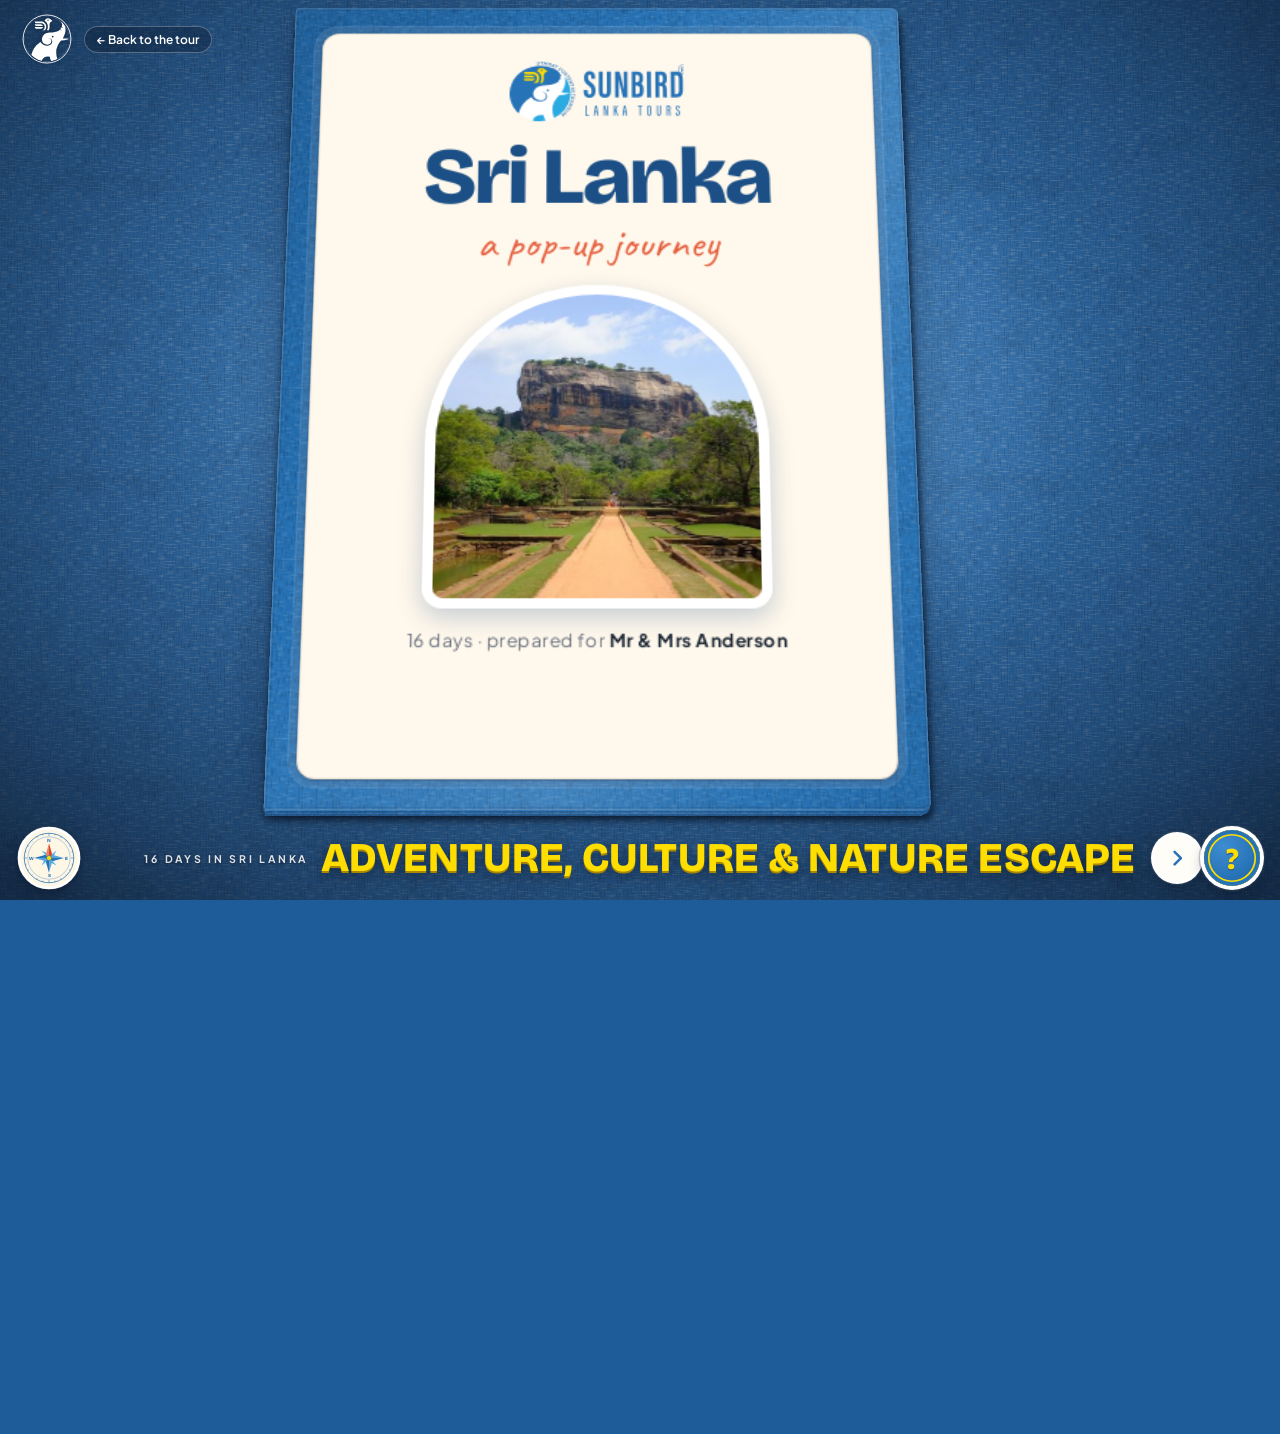
==== commit f55a37d1: "Keep the pop-up book on screen on phones On a phone the page came out a browser toolbar taller than " ====
--- a/static/popup-book/index.html
+++ b/static/popup-book/index.html
@@ -196,7 +196,8 @@
   /* clipped, not just hidden: the 3D stage reaches past the screen's edge, and on a phone that made the
      page wider than the screen (so it could be panned and pinched out, and fixed layers grew with it) */
   html:has(> body.full) { overflow:hidden; }
-  body.full { height:100vh; height:100dvh; overflow:hidden; overflow:clip; display:flex; flex-direction:column; }
+  /* (min-height off: body's 100vh floor is, on a phone, the height with the toolbar hidden) */
+  body.full { height:100vh; height:100dvh; min-height:0; overflow:hidden; overflow:clip; display:flex; flex-direction:column; }
   body.full header { position:absolute; top:14px; left:22px; padding:0; text-align:left; z-index:6; pointer-events:none; }
   body.full header h1 { display:none; }
   body.full .wrap { flex:1 1 auto; min-height:0; max-width:none; overflow:visible; }
@@ -1922,6 +1923,11 @@
     compact = full && !big;
     document.body.classList.toggle('full', full);
     document.body.classList.toggle('compact', compact);
+    /* the page is exactly as tall as the screen shows. On a phone, 100vh (and, in some browsers, even
+       100dvh) is the height with the browser's toolbar hidden, so the book was framed for a page a
+       toolbar taller than the screen and its foot ran under the screen's edge (seen on Android,
+       sideways). The layout viewport's height is what the desk is laid out in too (pageH). */
+    document.body.style.height = full ? pageH() + 'px' : '';
     if (full) {
       wrap.style.height = '';
       PAD_X = compact ? 10 : 28; PAD_T = compact ? 6 : 8;
@@ -1937,7 +1943,7 @@
       if (!BOX) measure();
       if (upright) {   // tall enough for the open book at the full width (and the shut cover not too small)
         var ob = BOX.open, need = (ob[3] - ob[1]) * (VW - 2 * PAD_X) / (ob[2] - ob[0]) * 1.14 + PAD_T + PAD_B;
-        wrap.style.height = Math.round(Math.min(Math.max(need, VW * 0.88), window.innerHeight * 0.6)) + 'px';
+        wrap.style.height = Math.round(Math.min(Math.max(need, VW * 0.88), pageH() * 0.6)) + 'px';
         VH = wrap.clientHeight;
       }
       setZoom();
@@ -2254,6 +2260,7 @@
   function placeDesk() {
     if (!DESK || !full || !BOX || !DK.title) return;
     var W = pageW(), Hh = pageH();
+    deskEl.style.width = W + 'px'; deskEl.style.height = Hh + 'px';   // (not 100vh: see size)
     var open = rectOf(BOX.open), zone = [BOX.closed, BOX.turn1, BOX.turn2].map(rectOf).reduce(union, open);
     var ML = zone[0], MR = W - zone[2], M = Math.min(ML, MR), oh = open[3] - open[1];
     var mode = compact ? (upright ? 'tall' : 'side') : M >= 150 ? 'desk' : 'slim';
@@ -2632,6 +2639,7 @@
     var sheet = deskMode === 'tall';
     olaT.forEach(clearTimeout); olaT = [];
     olaWrap.className = 'ola-wrap' + (sheet ? ' sheet' : '');
+    olaWrap.style.width = pageW() + 'px'; olaWrap.style.height = pageH() + 'px';   // the screen as it shows (see size)
     olaWrap.innerHTML = '<div class="ola-back" data-close></div><div class="ola" role="dialog" aria-modal="true" aria-labelledby="ola-h" tabindex="-1">' + olaHTML(sheet) + '</div>';
     olaWrap.hidden = false;
     olaOpen = true; olaFocus = document.activeElement;
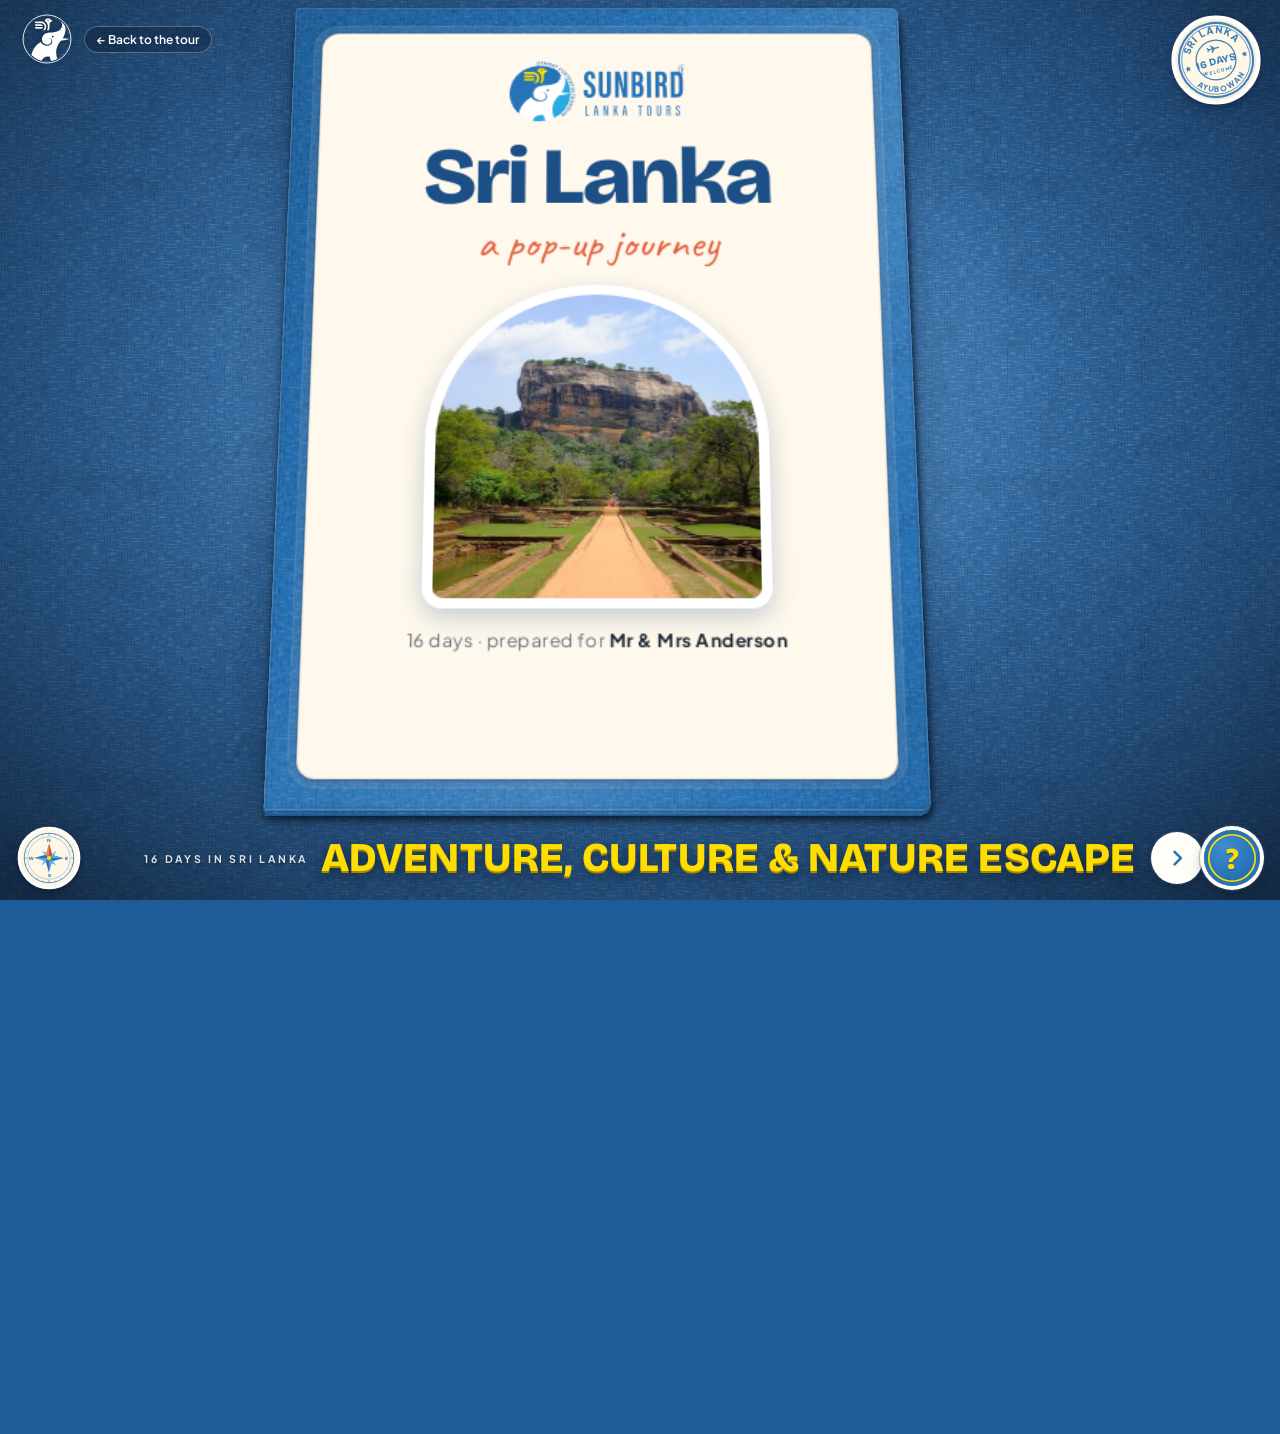
==== commit ddb66159: "Lower the pop-up book's camera to table level The open book is now seen from all the way down (80 de" ====
--- a/static/popup-book/index.html
+++ b/static/popup-book/index.html
@@ -645,8 +645,8 @@
 
 <button class="tune-btn" id="tune-btn" type="button" aria-expanded="false" aria-controls="cam">Tune view</button>
 <div class="cam" id="cam">
-  <label for="cam-range">Camera height <output id="cam-val">64°</output></label>
-  <input type="range" id="cam-range" min="40" max="80" step="1" value="64">
+  <label for="cam-range">Camera height <output id="cam-val">80°</output></label>
+  <input type="range" id="cam-range" min="40" max="80" step="1" value="80">
   <div class="ends"><span>High · looking down</span><span>Low · table level</span></div>
   <label for="sun-range" class="second">Sun height <output id="sun-val">35°</output></label>
   <input type="range" id="sun-range" min="15" max="70" step="1" value="35">
@@ -1321,7 +1321,7 @@
      A higher open tilt = a lower camera, looking across the pop-ups rather than down on them. */
   // While the cover stands upright mid-turn it is the tallest thing on screen, so the camera
   // eases back a little (pull) and drops slightly (lift), then returns once the book is open.
-  var CAM = { tiltClosed: 28, tiltOpen: 64, tyClosed: -70, tyOpen: 100, zoomOpen: 1, lift: 40, pull: 0.13 };
+  var CAM = { tiltClosed: 28, tiltOpen: 80, tyClosed: -70, tyOpen: 110, zoomOpen: 1, lift: 40, pull: 0.13 };
 
   /* Framing for each open tilt: [tilt, shift down, zoom]. Measured so the open book, both page
      turns and the cover turn all stay inside the stage. Higher cameras see more page, so they
@@ -1339,7 +1339,8 @@
     CAM.zoomOpen = a[2] + (b[2] - a[2]) * f;
   }
   var startTilt = parseFloat(new URLSearchParams(location.search).get('tilt'));
-  setTilt(isNaN(startTilt) ? 64 : startTilt);
+  /* the open book's camera: all the way down, at table level (80°, the user's pick, 2026-11-19; it was 64°) */
+  setTilt(isNaN(startTilt) ? 80 : startTilt);
   function smooth(t) { return t * t * (3 - 2 * t); }
   function popOut(t) { var c = 1.7; return 1 + (c + 1) * Math.pow(t - 1, 3) + c * Math.pow(t - 1, 2); }  // ~10% overshoot, ends at 1
   // a sign's lean: its tilt and wobble as it rises (f.lean, from layoutSpread), plus a wave when tapped
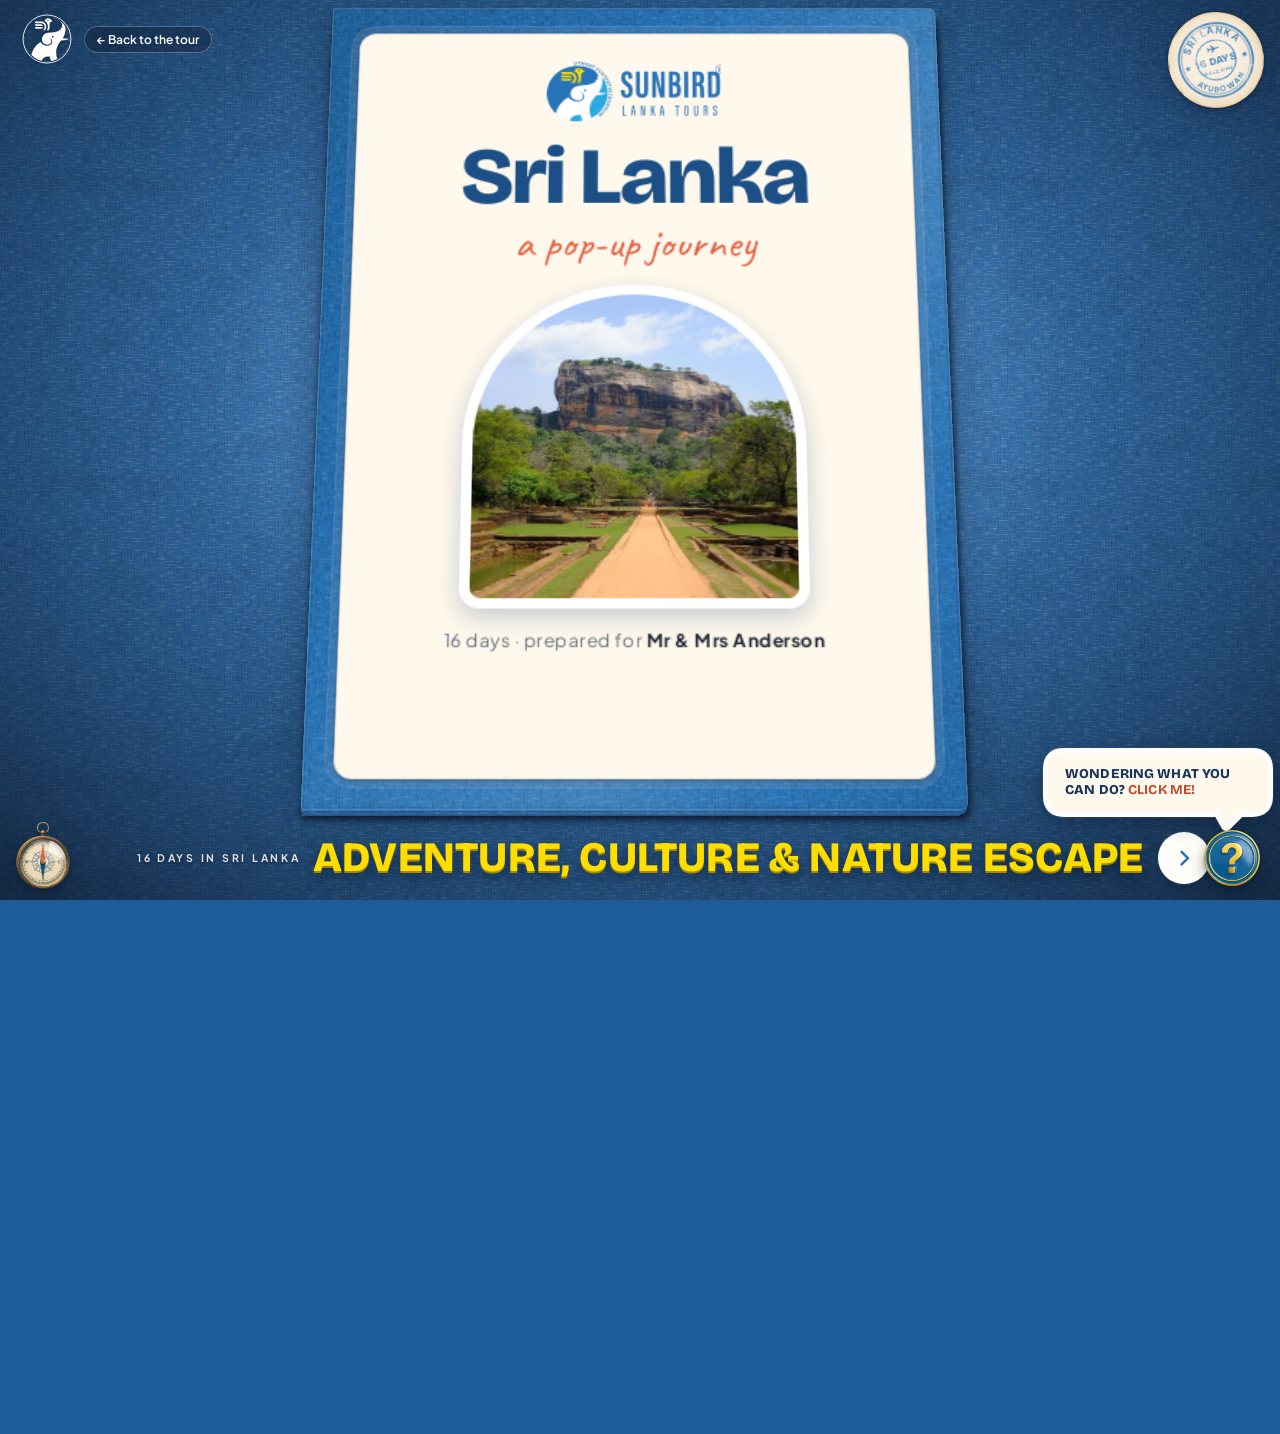
==== commit 609283b9: "Give the pop-up book's desk real textures The things round the book are now real pictures instead of" ====
--- a/static/popup-book/index.html
+++ b/static/popup-book/index.html
@@ -303,7 +303,7 @@
   .desk button, .desk a { font:inherit; color:inherit; background:none; border:0; padding:0; margin:0; cursor:pointer; text-decoration:none; -webkit-tap-highlight-color:transparent; }
   .desk :focus { outline:none; }
   .desk :focus-visible { outline:2px solid var(--sun); outline-offset:5px; border-radius:16px; }
-  .dk > svg, .dk .art > svg { display:block; width:100%; height:100%; overflow:visible; }
+  .dk > svg, .dk .art > svg, .dk .art > img { display:block; width:100%; height:100%; overflow:visible; }
   .dk .art { position:absolute; inset:0; transform:rotate(var(--rot, 0deg)); transition:transform .3s cubic-bezier(.3,1.5,.5,1); }
   body:not(.lite) .dk .art { filter:drop-shadow(0 2px 2px rgba(2,10,28,.32)) drop-shadow(0 7px 12px rgba(2,10,28,.2)); }
   @media (hover:hover) { .dk.lift:hover .art { transform:rotate(var(--rot, 0deg)) translateY(-4px) scale(1.04); } }
@@ -312,6 +312,7 @@
   .dk .lbl { position:absolute; left:50%; top:100%; margin-top:10px; transform:translateX(-50%); padding:5px 11px; border-radius:999px; white-space:nowrap;
     background:rgba(4,16,36,.8); color:#fff; font-size:11.5px; font-weight:600; letter-spacing:.02em; line-height:1.2; opacity:0; pointer-events:none; transition:opacity .2s; }
   .dk.lbl-up .lbl { top:auto; bottom:100%; margin:0 0 10px; }
+  .dk.lbl-right .lbl { left:100%; top:50%; margin:0 0 0 14px; transform:translateY(-50%); }
   .dk:hover .lbl, .dk:focus-visible .lbl { opacity:1; }
   @media (hover:none) { .dk .lbl { display:none; } }
 
@@ -348,6 +349,8 @@
     background:radial-gradient(circle at 36% 30%, #3E8DD0, #2773B7 58%, #1D5C9B);
     box-shadow:inset 0 0 0 calc(var(--hw, 60px) * .07) #2773B7, inset 0 0 0 calc(var(--hw, 60px) * .1) var(--sun), 0 0 0 4px #fff, 0 0 0 5.4px rgba(75,91,107,.3), 0 6px 14px rgba(2,12,30,.42); }
   .dk.help .disc span { transform:translateY(.02em); text-shadow:0 .05em 0 #164A80; }
+  .dk.help .disc.real { background:none; box-shadow:0 2px 3px rgba(2,12,30,.3), 0 6px 14px rgba(2,12,30,.38); }   /* the enamel badge (desk/help-button.webp) */
+  .dk.help .disc.real img { display:block; width:100%; height:100%; }
   @media (hover:hover) and (pointer:fine) { .dk.help:hover .disc { animation:dk-wiggle .7s ease-in-out; } }
   .dk.help:active .disc { transform:scale(.93); }
   .dk.help:focus-visible { outline:none; }
@@ -369,14 +372,18 @@
   /* the passport stamp: a cream paper disc, and the day's place stamped on it in blue ink. The ink
      is its own layer: it thunks down (dk-thunk) when a day opens, and the disc gives a little. */
   .dk.passport { cursor:pointer; }
-  .dk.passport .ink { position:absolute; inset:0; opacity:.9; transform:rotate(var(--ink-rot, -10deg)); }
+  .dk.passport .ink { position:absolute; inset:0; opacity:.92; transform:rotate(var(--ink-rot, -10deg));
+    -webkit-mask:url(desk/stamp-ink.webp?v=1) center / 100% 100% no-repeat; mask:url(desk/stamp-ink.webp?v=1) center / 100% 100% no-repeat; }   /* patchy, like real ink */
   .dk.passport .ink svg { display:block; width:100%; height:100%; overflow:visible; }
   .dk.passport .ink.thunk { animation:dk-thunk .55s cubic-bezier(.4,0,.3,1) both; }
   .dk.passport.jolt .art { animation:dk-jolt .32s .24s ease-out; }
   @keyframes dk-thunk { 0% { opacity:0; transform:rotate(calc(var(--ink-rot, -10deg) - 12deg)) scale(1.8); } 50% { opacity:.95; transform:rotate(var(--ink-rot, -10deg)) scale(.92); }
     70% { transform:rotate(var(--ink-rot, -10deg)) scale(1.03); } 100% { opacity:.9; transform:rotate(var(--ink-rot, -10deg)) scale(1); } }
   @keyframes dk-jolt { 30% { transform:rotate(var(--rot, 0deg)) translateY(2px) scale(.97); } }
-  .dk.compass .rose { position:absolute; inset:0; transition:transform .7s cubic-bezier(.3,1.6,.5,1); }
+  /* the compass: the case's circle fills the box and its hanging ring sticks out above (the picture's
+     case is centred at x .498, y .598: tools/make_desk.py); the needle sits on the pivot and swings */
+  .dk.compass .case { position:absolute; left:0; top:-24.75%; width:100%; height:125%; }
+  .dk.compass .rose { position:absolute; left:44.95%; top:19%; width:10.1%; height:62%; transform-origin:50% 50%; transition:transform .7s cubic-bezier(.3,1.6,.5,1); }
   @media (hover:hover) { .dk.compass:hover .rose { transform:rotate(-24deg); } }
   .dk.compass[aria-expanded="true"] .rose { transform:rotate(200deg); }
 
@@ -427,7 +434,7 @@
   .ola-wrap[hidden] { display:none; }
   .ola-back { position:absolute; inset:0; background:rgba(3,12,28,.6); opacity:0; transition:opacity .35s; }
   .ola-wrap.st-in .ola-back { opacity:1; }
-  .ola { position:relative; width:min(660px, 100%); max-height:100%; overflow-x:hidden; overflow-y:auto; overscroll-behavior:contain; padding:8px 18px 40px 14px; scrollbar-width:thin; scrollbar-color:rgba(255,236,190,.35) transparent;
+  .ola { position:relative; width:min(700px, 100%); max-height:100%; overflow-x:hidden; overflow-y:auto; overscroll-behavior:contain; padding:8px 18px 40px 14px; scrollbar-width:thin; scrollbar-color:rgba(255,236,190,.35) transparent;
     opacity:0; transform:translateX(110px) rotate(6deg); transition:opacity .3s, transform .6s cubic-bezier(.2,1.12,.35,1); }
   .ola-wrap.st-in .ola { opacity:1; transform:none; }
   .ola:focus { outline:none; }
@@ -453,17 +460,21 @@
   .ola-board.bottom button:hover, .ola-board.bottom a:hover { background:rgba(255,236,190,.2); }
   /* the leaves: dried palm leaf, golden-tan, darker at the ends, fine fibres along it, the cord's hole */
   .ola-leaves { position:relative; z-index:1; list-style:none; margin:0; padding:7px 0; display:flex; flex-direction:column; gap:6px; }
-  .ola-leaf { position:relative; display:grid; grid-template-columns:96px 1fr; column-gap:16px; align-items:baseline; min-height:46px; padding:10px 30px 10px 60px;
-    border-radius:22px / 23px; color:#3A2210; text-shadow:0 1px 0 rgba(255,240,205,.55);
-    background:
-      linear-gradient(90deg, rgba(110,62,18,.45), rgba(110,62,18,0) 7%, rgba(110,62,18,0) 93%, rgba(110,62,18,.45)),
-      repeating-linear-gradient(180deg, rgba(255,240,205,0) 0 2px, rgba(255,240,205,.22) 2px 3px, rgba(120,76,28,0) 3px 5px, rgba(120,76,28,.12) 5px 6px),
-      linear-gradient(180deg, #E8CB8F 0%, #D9B574 48%, #C99F5E 100%);
-    box-shadow:inset 0 1px 0 rgba(255,244,214,.65), inset 0 -1px 0 rgba(90,50,12,.3), 0 2px 0 rgba(70,38,8,.4), 0 6px 10px rgba(2,10,28,.24);
+  .ola-leaf { position:relative; display:grid; grid-template-columns:96px 1fr; column-gap:16px; align-items:baseline; min-height:46px; padding:10px 50px 10px 60px;   /* (clear of both holes) */
+    border-radius:12px; color:#3A2210; text-shadow:0 1px 0 rgba(255,240,205,.55);
+    /* a real dried palm leaf (desk/ola-leaf*.webp, see tools/make_desk.py): its ends (150 px of the
+       picture) drawn 38 px wide, its middle stretched along the line; its punched holes are drawn below */
+    border:0 solid transparent; border-image:url(desk/ola-leaf.webp?v=1) 0 150 fill / 0 38px stretch;
     transform:translateY(var(--dy, 0px)); transition:transform .6s cubic-bezier(.22,1.25,.4,1) calc(var(--i, 0) * 45ms); }
   .ola-leaf::before { content:''; position:absolute; left:28px; top:50%; width:12px; height:12px; margin-top:-6px; border-radius:50%;
     background:linear-gradient(90deg, rgba(0,0,0,0) 4.5px, #8A5A2B 4.5px 7.5px, rgba(0,0,0,0) 7.5px), radial-gradient(circle, #2A1608 50%, #4A2A12);
     box-shadow:inset 0 1.5px 2px rgba(0,0,0,.55), 0 1px 0 rgba(255,244,214,.5); }
+  /* its shadow follows the leaf's ragged edge (a box shadow showed through it); the light book goes without */
+  body:not(.lite) .ola-leaf { filter:drop-shadow(0 4px 4px rgba(2,10,28,.32)); }
+  .ola-leaf:nth-child(3n+2) { border-image-source:url(desk/ola-leaf-2.webp?v=1); }
+  .ola-leaf:nth-child(3n) { border-image-source:url(desk/ola-leaf-3.webp?v=1); }
+  .ola-leaf::after { content:''; position:absolute; right:28px; top:50%; width:11px; height:11px; margin-top:-5.5px; border-radius:50%;   /* the second hole, the cord isn't through it */
+    background:radial-gradient(circle, #2A1608 52%, #4A2A12); box-shadow:inset 0 1.5px 2px rgba(0,0,0,.55), 0 1px 0 rgba(255,244,214,.5); }
   .ola-wrap.st-fan .ola-leaf { transform:translateX(var(--fx, 0px)) rotate(var(--fr, 0deg)); }
   .ola-wrap.st-fan .ola-board.bottom { transform:none; }
   .ola-wrap.st-closing .ola-leaf, .ola-wrap.st-closing .ola-board.bottom { transition-duration:.3s; transition-delay:0s; }
@@ -488,15 +499,15 @@
   .ola-tie { position:absolute; z-index:4; left:34%; width:50px; pointer-events:none; transition:opacity .3s, transform .45s cubic-bezier(.4,0,.6,1); }
   .ola-tie svg { display:block; width:100%; height:100%; overflow:visible; }
   .ola-wrap.st-loose .ola-tie { opacity:0; transform:translate(-30px, 18px) rotate(-16deg); }
-  .ola-tail { position:absolute; left:28px; top:50%; width:44px; height:62px; pointer-events:none; transform-origin:6px 3px; opacity:0; transform:rotate(-40deg);
+  .ola-tail { position:absolute; left:29px; top:50%; width:10px; height:64px; margin-top:-3px; pointer-events:none; transform-origin:50% 3px; opacity:0; transform:rotate(-40deg);
     transition:opacity .25s .1s, transform .7s cubic-bezier(.3,1.6,.5,1) .1s; }
-  .ola-tail svg { display:block; width:100%; height:100%; overflow:visible; }
-  .ola-wrap.st-loose .ola-tail { opacity:1; transform:none; }
+  .ola-tail img { display:block; width:100%; height:100%; }
+  .ola-wrap.st-loose .ola-tail { opacity:1; transform:rotate(22deg); }
   /* a phone held upright: a sheet from the bottom, the leaves straight, full width */
   .ola-wrap.sheet { align-items:flex-end; padding:0; }
   .ola-wrap.sheet .ola { width:100%; max-height:90%; padding:10px 10px max(54px, calc(env(safe-area-inset-bottom) + 44px)); transform:translateY(105%); }
   .ola-wrap.sheet.st-in .ola { transform:none; }
-  .ola-wrap.sheet .ola-leaf { grid-template-columns:76px 1fr; column-gap:10px; padding:11px 16px 11px 56px; border-radius:16px / 22px; }
+  .ola-wrap.sheet .ola-leaf { grid-template-columns:76px 1fr; column-gap:10px; padding:11px 46px 11px 56px; }
   .ola-wrap.sheet .ol-txt b { font-size:19px; }
   .ola-wrap.sheet .ola-board { padding-left:56px; }
   .ola-wrap.sheet .ola-board h2 { font-size:24px; }
@@ -2018,7 +2029,6 @@
     return '<path d="' + d + '" fill="#fff" stroke="#4B5B6B" stroke-opacity=".3" stroke-width="' + (2 * m + 2.2) + '" stroke-linejoin="round"/>' +
            '<path d="' + d + '" fill="#fff" stroke="#fff" stroke-width="' + 2 * m + '" stroke-linejoin="round"/>';
   }
-  function circlePath(r) { return 'M' + (-r) + ' 0A' + r + ' ' + r + ' 0 1 0 ' + r + ' 0A' + r + ' ' + r + ' 0 1 0 ' + (-r) + ' 0Z'; }
   function roundPoly(pts, r) {   // a polygon with its corners rounded off
     var n = pts.length, d = '';
     for (var i = 0; i < n; i++) {
@@ -2048,8 +2058,6 @@
   // the long arrow in the title, with a darker copy under it like the letters' own shadow
   var TITLE_ARROW = '<svg class="arr" viewBox="0 0 64 26" aria-hidden="true"><g fill="none" stroke-width="5" stroke-linecap="round" stroke-linejoin="round">' +
     '<path d="M3 14.5H55M45 5.5L57 14.5L45 23.5" stroke="#A88600"/><path d="M3 12H55M45 3L57 12L45 21" stroke="currentColor"/></g></svg>';
-  var PASSPORT_PAPER = '<svg viewBox="-70 -70 140 140" aria-hidden="true">' + cutEdge(circlePath(60), 5) +
-    '<circle r="60" fill="#FFF7E6"/><circle r="57" fill="none" stroke="#EADCC0" stroke-width="1"/></svg>';
   // the ink: the place round the top, SRI LANKA round the bottom, a plane and the day (or a real date) in the middle
   function passportInk(top, bottom, mid, sub) {
     var ts = clampN(116 / (top.length * 0.78 + 1.2), 8, 14.5), bs = clampN(116 / (bottom.length * 0.78 + 1.2), 8, 11);
@@ -2064,29 +2072,6 @@
       '<text y="' + (sub ? 6.5 : 9) + '" font-family="Bricolage Grotesque, sans-serif" font-size="' + (mid.length > 7 ? 10.5 : 15) + '" letter-spacing=".4">' + esc(mid) + '</text>' +
       (sub ? '<text y="18.5" font-size="6.4" letter-spacing="1.5">' + esc(sub) + '</text>' : '') + '</g></svg>';
   }
-  // the Ceylon postage stamp: a perforated sheet, an elephant against the sun, and a postmark
-  var POSTAGE_SVG = (function () {
-    var holes = '', x, y;
-    for (x = 4; x <= 96.1; x += 8) holes += '<circle cx="' + x + '" cy="0" r="3.2"/><circle cx="' + x + '" cy="124" r="3.2"/>';
-    for (y = 6; y <= 118.1; y += 8) holes += '<circle cx="0" cy="' + y + '" r="3.2"/><circle cx="100" cy="' + y + '" r="3.2"/>';
-    return '<svg viewBox="-4 -4 108 132" aria-hidden="true"><defs><mask id="dk-perf" maskUnits="userSpaceOnUse" x="-4" y="-4" width="108" height="132">' +
-      '<rect width="100" height="124" fill="#fff"/><g fill="#000">' + holes + '</g></mask>' +
-      '<linearGradient id="dk-pg" x1="0" y1="0" x2="0" y2="1"><stop offset="0" stop-color="#9ED6F2"/><stop offset=".72" stop-color="#FFF3D2"/></linearGradient></defs>' +
-      '<rect width="100" height="124" fill="#FFFDF7" mask="url(#dk-perf)"/>' +
-      '<rect x="9" y="9" width="82" height="106" fill="#FBF2DC" stroke="#2773B7" stroke-width="1.3"/>' +
-      '<rect x="14" y="26" width="72" height="62" fill="url(#dk-pg)"/>' +
-      '<circle cx="64" cy="44" r="11" fill="#FEDD00"/>' +
-      '<path d="M14 72Q32 61 50 68T86 64V88H14Z" fill="#2BAAE2" fill-opacity=".5"/>' +
-      '<use href="#dk-palm" x="66" y="40" width="22" height="34" style="color:#1F5E99"/>' +
-      '<use href="#dk-elephant" x="17" y="46" width="52" height="36" style="color:#1F5E99"/>' +
-      '<path d="M14 83.5H86" stroke="#2773B7" stroke-width="1"/>' +
-      '<rect x="14" y="26" width="72" height="62" fill="none" stroke="#2773B7" stroke-width=".8"/>' +
-      '<text x="50" y="21" text-anchor="middle" font-family="Bricolage Grotesque, sans-serif" font-weight="800" font-size="10.5" letter-spacing="2.6" fill="#2773B7">CEYLON</text>' +
-      '<text x="50" y="103" text-anchor="middle" font-family="Plus Jakarta Sans, sans-serif" font-weight="800" font-size="8.2" letter-spacing="2.2" fill="#2773B7">SRI LANKA</text>' +
-      '<text x="84" y="111.5" text-anchor="end" font-family="Bricolage Grotesque, sans-serif" font-weight="800" font-size="7" fill="#E5603F">10c</text>' +
-      '<g fill="none" stroke="#173A63" stroke-opacity=".5" stroke-width="1.3"><circle cx="90" cy="100" r="16"/><circle cx="90" cy="100" r="12.5"/>' +
-      '<path d="M48 114q5-3.5 10 0t10 0 10 0 10 0 10 0 10 0M52 120q5-3.5 10 0t10 0 10 0 10 0 10 0M56 108q5-3.5 10 0t10 0"/></g></svg>';
-  })();
   // the Sri Lanka sticker: a hexagon, the sun over an elephant between two palms, the name on a band
   var STICKER_SVG = (function () {
     var hex = roundPoly([[30, 0], [90, 0], [120, 52], [90, 104], [30, 104], [0, 52]], 10);
@@ -2105,35 +2090,17 @@
       '<rect y="75.5" width="120" height="30" fill="#E9D3A4"/><path d="M14 86q8-3 16 0t16 0M70 92q8-3 16 0t16 0" fill="none" stroke="#C9AE78" stroke-width="1.2" stroke-linecap="round"/></g>' +
       '<path d="' + inner + '" fill="none" stroke="#FFF7E6" stroke-width="1.6"/></svg>';
   })();
-  // the compass: a paper card with a ring of ticks and N E S W; the rose turns on its own layer
-  var COMPASS_DISC = (function () {
-    var ticks = '';
-    for (var a = 0; a < 360; a += 15) {
-      var r0 = a % 90 ? 42.5 : 40, c = Math.cos(a * Math.PI / 180), s = Math.sin(a * Math.PI / 180);
-      ticks += '<path d="M' + (c * r0).toFixed(1) + ' ' + (s * r0).toFixed(1) + 'L' + (c * 45).toFixed(1) + ' ' + (s * 45).toFixed(1) + '"/>';
-    }
-    return '<svg viewBox="-60 -60 120 120" aria-hidden="true">' + cutEdge(circlePath(52), 5) + '<circle r="52" fill="#FFF7E6"/>' +
-      '<g fill="none" stroke="#2773B7"><circle r="45" stroke-width="1.4"/><circle r="38.5" stroke-width=".6"/><g stroke-width="1">' + ticks + '</g></g>' +
-      '<g font-family="Bricolage Grotesque, sans-serif" font-weight="800" font-size="8.5" fill="#2773B7" text-anchor="middle">' +
-      '<text y="-29">N</text><text x="32" y="3">E</text><text y="35">S</text><text x="-32" y="3">W</text></g></svg>';
-  })();
-  var COMPASS_ROSE = (function () {
-    function pt(a, L, w, c1, c2) {
-      return '<g transform="rotate(' + a + ')"><path d="M0 0L' + (-w) + ' ' + (-w) + 'L0 ' + (-L) + 'Z" fill="' + c1 + '"/><path d="M0 0L' + w + ' ' + (-w) + 'L0 ' + (-L) + 'Z" fill="' + c2 + '"/></g>';
-    }
-    return '<svg class="rose" viewBox="-60 -60 120 120" aria-hidden="true">' +
-      [45, 135, 225, 315].map(function (a) { return pt(a, 19, 4.5, '#BFE6F7', '#2BAAE2'); }).join('') +
-      [90, 180, 270].map(function (a) { return pt(a, 27, 6, '#5BA4DC', '#2773B7'); }).join('') + pt(0, 27, 6, '#F08263', '#D9472B') +
-      '<circle r="4.6" fill="#FEDD00" stroke="#2773B7" stroke-width="1.2"/></svg>';
-  })();
   // a pointing hand for the first-visit hints (the fingertip at 44%, 7%)
   var HAND_SVG = '<svg viewBox="0 0 40 48" aria-hidden="true"><path d="M14 22V7a3.5 3.5 0 0 1 7 0v12l.5-1a3.2 3.2 0 0 1 6 1.4V21a3.2 3.2 0 0 1 6 1v2a3 3 0 0 1 5.6 1.4V33c0 7-5 12-12 12h-4c-5 0-8-2.5-10.5-6.5L4.5 31a3.4 3.4 0 0 1 5.4-4L14 31Z" ' +
     'fill="#fff" stroke="#16365C" stroke-width="2.2" stroke-linejoin="round"/><path d="M21 19.5v5M27.5 21.4v3.6M33.6 24.4v3" stroke="#16365C" stroke-width="1.6" stroke-linecap="round"/></svg>';
   var TIE_SVG = '<svg viewBox="0 0 50 100" preserveAspectRatio="none" aria-hidden="true"><g fill="none" stroke-linecap="round" vector-effect="non-scaling-stroke">' +
     [6, 20, 34].map(function (x) { return '<path d="M' + x + ' -4L' + (x + 10) + ' 104" stroke="#6E4219" stroke-width="5" vector-effect="non-scaling-stroke"/><path d="M' + x + ' -4L' + (x + 10) + ' 104" stroke="#B9813F" stroke-width="2.2" stroke-dasharray="3 3" vector-effect="non-scaling-stroke"/>'; }).join('') + '</g></svg>';
-  var TAIL_SVG = '<svg viewBox="0 0 44 62" aria-hidden="true"><path d="M6 3C4 20 18 26 15 44" fill="none" stroke="#6E4219" stroke-width="3.4" stroke-linecap="round"/>' +
-    '<path d="M6 3C4 20 18 26 15 44" fill="none" stroke="#B9813F" stroke-width="1.6" stroke-dasharray="2.5 2.5" stroke-linecap="round"/><circle cx="6" cy="4" r="4.4" fill="#6E4219"/>' +
-    '<rect x="9" y="42" width="12" height="17" rx="5.5" fill="#B07A3C" stroke="#5C3510" stroke-width="1.2"/><path d="M11 47H19M11 52H19" stroke="#5C3510" stroke-width=".9"/></svg>';
+
+  /* the real-texture pictures (desk/, made by tools/make_desk.py from source/desk/): bump DESK_V after
+     re-running it, so browsers fetch the new ones */
+  var DESK_V = 1;
+  // (lazy: a phone, where the compass and the postage stamp are hidden, doesn't fetch them at all)
+  function deskImg(name, cls) { return '<img' + (cls ? ' class="' + cls + '"' : '') + ' src="desk/' + name + '.webp?v=' + DESK_V + '" alt="" draggable="false" loading="lazy" decoding="async">'; }
 
   /* ---------- building it ---------- */
   /* the flight path's two shapes: wide, across the cloth above the open book's sky (where there is
@@ -2147,16 +2114,16 @@
     deskEl.innerHTML =
       '<div class="dk flight" id="dk-flight" role="img"></div>' +
       '<div class="dk bubble tip" id="dk-tip" hidden></div>' +
-      '<div class="dk passport" id="dk-passport" role="img"><div class="art" style="--rot:0deg">' + PASSPORT_PAPER + '</div><div class="ink" id="dk-ink"></div></div>' +
+      '<div class="dk passport" id="dk-passport" role="img"><div class="art" style="--rot:0deg">' + deskImg('passport-paper') + '</div><div class="ink" id="dk-ink"></div></div>' +
       '<div class="dk title" id="dk-title"><span class="kick" id="dk-kick"></span><h2 id="dk-h"></h2></div>' +
       '<button class="dk arrow prev" id="dk-prev" type="button"><span class="disc"></span><span class="cap" aria-hidden="true"></span></button>' +
       '<button class="dk arrow next" id="dk-next" type="button"><span class="disc"></span><span class="cap" aria-hidden="true"></span></button>' +
       '<div class="dk bubble ask" id="dk-ask" aria-hidden="true" hidden><p>Wondering what you can do? <b>' + (FINE ? 'Click' : 'Tap') + ' me!</b></p></div>' +
-      '<button class="dk help" id="dk-help" type="button" aria-haspopup="dialog" aria-label="Today’s plan, and what you can do"><span class="disc"><span>?</span></span><span class="lbl">Today’s plan</span></button>' +
-      '<button class="dk compass lift lbl-up" id="dk-compass" type="button" aria-label="Jump to a day" aria-haspopup="true" aria-expanded="false" aria-controls="dk-picker">' +
-        '<span class="art">' + COMPASS_DISC + COMPASS_ROSE + '</span><span class="lbl">Jump to a day</span></button>' +
+      '<button class="dk help" id="dk-help" type="button" aria-haspopup="dialog" aria-label="Today’s plan, and what you can do"><span class="disc real">' + deskImg('help-button') + '</span><span class="lbl">Today’s plan</span></button>' +
+      '<button class="dk compass lift lbl-right" id="dk-compass" type="button" aria-label="Jump to a day" aria-haspopup="true" aria-expanded="false" aria-controls="dk-picker">' +
+        '<span class="art">' + deskImg('compass', 'case') + deskImg('compass-needle', 'rose') + '</span><span class="lbl">Jump to a day</span></button>' +
       '<div class="dk picker" id="dk-picker" role="group" aria-label="Jump to a day" hidden></div>' +
-      '<button class="dk postage lift" id="dk-postage" type="button" aria-label="Send this day as a postcard"><span class="art" style="--rot:7deg">' + POSTAGE_SVG + '</span><span class="lbl">Send this day as a postcard</span></button>' +
+      '<button class="dk postage lift" id="dk-postage" type="button" aria-label="Send this day as a postcard"><span class="art" style="--rot:7deg">' + deskImg('postage') + '</span><span class="lbl">Send this day as a postcard</span></button>' +
       '<a class="dk sticker lift lbl-up" id="dk-sticker" href="' + esc(enquireHref()) + '" aria-label="Enquire about this trip"><span class="art" style="--rot:-8deg">' + STICKER_SVG + '</span><span class="lbl">Enquire about this trip</span></a>' +
       '<div class="dk hand" id="dk-hand" aria-hidden="true" hidden><div class="fing">' + HAND_SVG + '</div><span class="tag"></span></div>';
     ['flight', 'tip', 'passport', 'ink', 'title', 'kick', 'h', 'prev', 'next', 'ask', 'help', 'compass', 'picker', 'postage', 'sticker', 'hand']
@@ -2282,7 +2249,7 @@
       var pd = clampN(cw * 0.56, 96, 132), pw = clampN(cw * 0.38, 72, 98);
       if (cw < pd * 0.86 + pw + 8) { put(DK.passport, W - pd - 16, 12, pd, pd); on.passport = 1; return; }
       put(DK.passport, W - pw - 20 - pd * 0.86, 12, pd, pd); on.passport = 1;
-      put(DK.postage, W - pw - 20, 22, pw, pw * 132 / 108); on.postage = 1;
+      put(DK.postage, W - pw - 20, 22, pw, pw * 380 / 334); on.postage = 1;
     }
     function help0() { return DL.help ? DL.help.y - 12 : Hh; }
     if (mode === 'desk' || mode === 'slim') {
@@ -2310,7 +2277,7 @@
       DL.askW = Math.min(MR - 30, 214 * sc); DL.askFs = 14 * Math.min(1.1, sc);
     } else if (mode === 'slim') {   // a big window the book fills edge to edge: the desk lives in the title's band
       bm = Hh - PAD_B / 2;
-      c = Math.min(PAD_B - 8, 66); put(DK.compass, 16, bm - c / 2, c, c); on.compass = 1;
+      c = Math.min(PAD_B - 22, 54); put(DK.compass, 16, bm - c / 2 + 4, c, c); on.compass = 1;
       hw = Math.min(PAD_B - 14, 56); helpAt(W - hw - 20, bm - hw / 2, hw); on.help = 1;
       DL.title = { cx: W / 2, cy: bm, max: W - 2 * (c + 44) };
       if (M >= 70) { aw = 44; ay = open[1] + 0.7 * oh - aw / 2; arrowAt(DK.prev, ML - aw - 12, ay, aw); arrowAt(DK.next, zone[2] + 12, ay, aw); }
@@ -2630,7 +2597,7 @@
       '<div class="ola-board top"><span class="ok">' + esc(d.k) + '</span><h2 id="ola-h">' + esc(d.h) + '</h2>' +
         '<button type="button" class="ola-x" aria-label="Close the plan">×</button></div>' +
       '<ol class="ola-leaves" aria-label="' + (state ? 'The day’s plan' : 'How it works') + '">' + leaves.join('') + '</ol>' +
-      '<div class="ola-board bottom"><span class="ola-tail" aria-hidden="true">' + TAIL_SVG + '</span>' +
+      '<div class="ola-board bottom"><span class="ola-tail" aria-hidden="true">' + deskImg('ola-cord') + '</span>' +
         '<button type="button" data-act="days">Jump to a day</button><button type="button" data-act="share">Send as a postcard</button>' +
         '<a data-act="enquire" href="' + esc(enquireHref()) + '">Enquire about this trip</a></div>';
   }
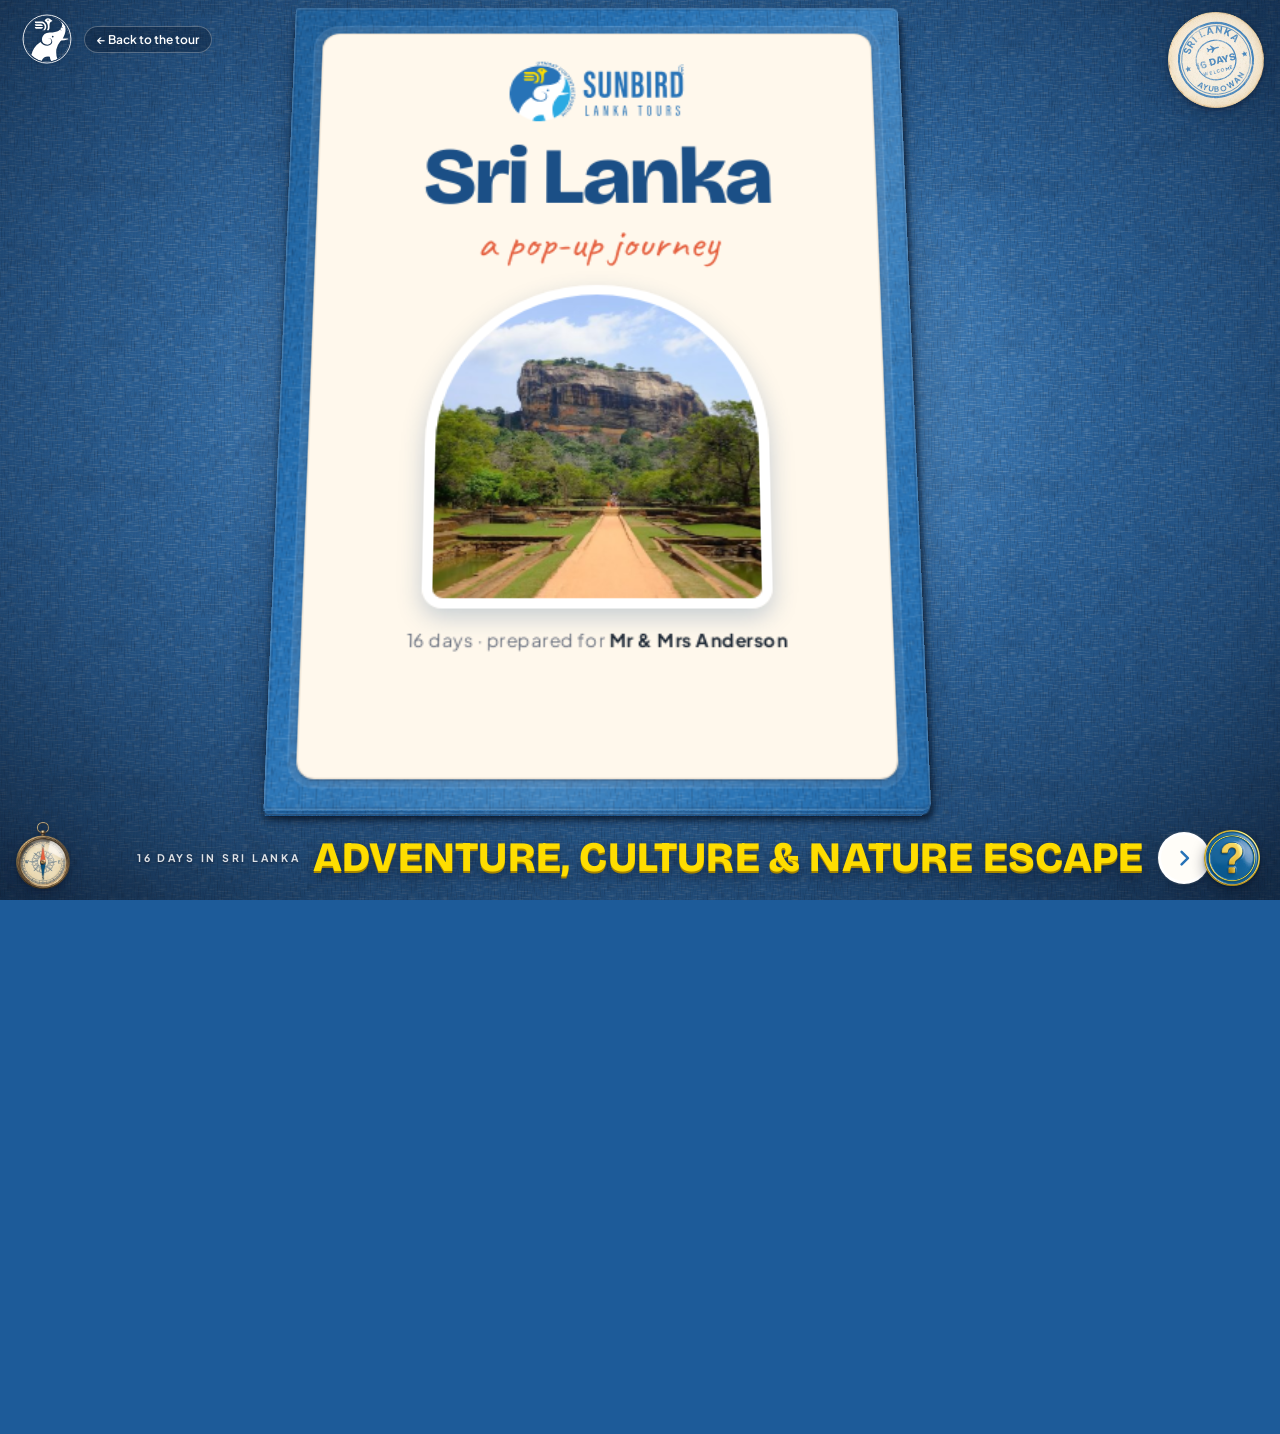
==== commit 226b09f4: "Give the pop-up book's day plan its lacquered wooden covers The ola-leaf day plan's top and bottom c" ====
--- a/static/popup-book/index.html
+++ b/static/popup-book/index.html
@@ -434,32 +434,34 @@
   .ola-wrap[hidden] { display:none; }
   .ola-back { position:absolute; inset:0; background:rgba(3,12,28,.6); opacity:0; transition:opacity .35s; }
   .ola-wrap.st-in .ola-back { opacity:1; }
-  .ola { position:relative; width:min(700px, 100%); max-height:100%; overflow-x:hidden; overflow-y:auto; overscroll-behavior:contain; padding:8px 18px 40px 14px; scrollbar-width:thin; scrollbar-color:rgba(255,236,190,.35) transparent;
+  .ola { position:relative; width:min(700px, 100%); max-height:100%; overflow-x:hidden; overflow-y:auto; overscroll-behavior:contain; padding:8px 18px 40px 14px; scrollbar-width:thin; scrollbar-color:rgba(255,236,190,.35) transparent; container-type:inline-size;
     opacity:0; transform:translateX(110px) rotate(6deg); transition:opacity .3s, transform .6s cubic-bezier(.2,1.12,.35,1); }
   .ola-wrap.st-in .ola { opacity:1; transform:none; }
   .ola:focus { outline:none; }
   .ola button:focus-visible, .ola a:focus-visible { outline:2px solid var(--sun); outline-offset:2px; }
-  /* the covers: lacquered wood, a painted yellow border, the cord's hole */
-  .ola-board { position:relative; z-index:3; border-radius:12px; color:#F8E6B8; padding:13px 54px 14px 60px;
-    background:
-      repeating-linear-gradient(177deg, rgba(255,214,150,.07) 0 2px, rgba(0,0,0,0) 2px 9px, rgba(30,10,0,.14) 9px 10px, rgba(0,0,0,0) 10px 17px),
-      linear-gradient(180deg, #8C4524, #6B3018 55%, #56240F);
-    box-shadow:inset 0 0 0 2px #3F1A08, inset 0 2px 0 rgba(255,214,150,.18), 0 3px 0 #2E1206, 0 10px 18px rgba(2,10,28,.35); }
-  .ola-board::before { content:''; position:absolute; inset:6px; border-radius:8px; border:1.5px solid rgba(232,184,48,.75); outline:1.5px dotted rgba(229,96,63,.7); outline-offset:-5px; pointer-events:none; }
+  /* the covers: the user's lacquered board with its painted Kandyan border (desk/ola-cover.webp, see
+     tools/make_desk.py). Its painted edges (48 px of the 1600 px picture top and bottom, 50 px at the
+     ends) keep their shape at the board's own scale, its width / 1600 (3cqw and 3.125cqw of the plan;
+     on a computer a touch less, at most 18 / 19 px); the plain lacquer between them stretches. Its
+     holes are patched out of the picture and drawn below, where the leaves' are. */
+  .ola-board { position:relative; z-index:3; color:#F8E6B8; padding:22px 66px 23px 60px;
+    border:0 solid transparent; border-image:url(desk/ola-cover.webp?v=1) 48 50 fill / 18px 19px stretch;
+    border-image-width:min(3cqw, 18px) min(3.125cqw, 19px); }
+  body:not(.lite) .ola-board { filter:drop-shadow(0 4px 6px rgba(2,10,28,.42)); }
   .ola-board::after { content:''; position:absolute; left:28px; top:50%; width:12px; height:12px; margin-top:-6px; border-radius:50%;
     background:radial-gradient(circle, #8A5A2B 0 1.6px, #1B0C04 2.2px); box-shadow:inset 0 2px 2px rgba(0,0,0,.6), 0 1px 0 rgba(255,214,150,.25); }
   .ola-board .ok { display:block; font-size:10px; font-weight:800; letter-spacing:.26em; text-transform:uppercase; color:#E8B830; }
   .ola-board h2 { margin:2px 0 0; font-family:var(--serif); font-weight:400; font-size:28px; line-height:1.05; color:#FFF1C9; text-shadow:0 1px 0 #2E1206; }
-  .ola-x { position:absolute; top:50%; right:14px; width:34px; height:34px; margin-top:-17px; border-radius:50%; border:0; display:grid; place-items:center;
+  .ola-x { position:absolute; top:50%; right:26px; width:34px; height:34px; margin-top:-17px; border-radius:50%; border:0; display:grid; place-items:center;
     background:rgba(255,236,190,.14); color:#FFF1C9; font:inherit; font-size:22px; line-height:1; cursor:pointer; }
   .ola-x:hover { background:rgba(255,236,190,.26); }
-  .ola-board.bottom { z-index:2; display:flex; flex-wrap:wrap; align-items:center; gap:8px; padding:11px 18px 11px 60px; transform:translateY(var(--dy, 0px));
+  .ola-board.bottom { z-index:2; display:flex; flex-wrap:wrap; align-items:center; gap:8px; padding:22px 26px 23px 60px; transform:translateY(var(--dy, 0px));
     transition:transform .6s cubic-bezier(.22,1.2,.4,1) calc(var(--i, 0) * 45ms); }
   .ola-board.bottom button, .ola-board.bottom a { font:inherit; font-size:12.5px; font-weight:700; padding:7px 13px; border-radius:999px; border:1px solid rgba(232,184,48,.55);
     color:#FFF1C9; background:rgba(255,236,190,.08); cursor:pointer; text-decoration:none; }
   .ola-board.bottom button:hover, .ola-board.bottom a:hover { background:rgba(255,236,190,.2); }
   /* the leaves: dried palm leaf, golden-tan, darker at the ends, fine fibres along it, the cord's hole */
-  .ola-leaves { position:relative; z-index:1; list-style:none; margin:0; padding:7px 0; display:flex; flex-direction:column; gap:6px; }
+  .ola-leaves { position:relative; z-index:1; list-style:none; margin:0; padding:5px 0; display:flex; flex-direction:column; gap:5px; }
   .ola-leaf { position:relative; display:grid; grid-template-columns:96px 1fr; column-gap:16px; align-items:baseline; min-height:46px; padding:10px 50px 10px 60px;   /* (clear of both holes) */
     border-radius:12px; color:#3A2210; text-shadow:0 1px 0 rgba(255,240,205,.55);
     /* a real dried palm leaf (desk/ola-leaf*.webp, see tools/make_desk.py): its ends (150 px of the
@@ -509,7 +511,8 @@
   .ola-wrap.sheet.st-in .ola { transform:none; }
   .ola-wrap.sheet .ola-leaf { grid-template-columns:76px 1fr; column-gap:10px; padding:11px 46px 11px 56px; }
   .ola-wrap.sheet .ol-txt b { font-size:19px; }
-  .ola-wrap.sheet .ola-board { padding-left:56px; }
+  .ola-wrap.sheet .ola-board { padding:16px 58px 17px 56px; }
+  .ola-wrap.sheet .ola-board.bottom { padding-right:20px; }
   .ola-wrap.sheet .ola-board h2 { font-size:24px; }
   .ola-wrap.sheet .ola-thread { left:42.5px; }
   @media (max-width:520px) { .ola-leaf { grid-template-columns:1fr; row-gap:3px; } .ola-wrap.sheet .ola-leaf { grid-template-columns:1fr; } }
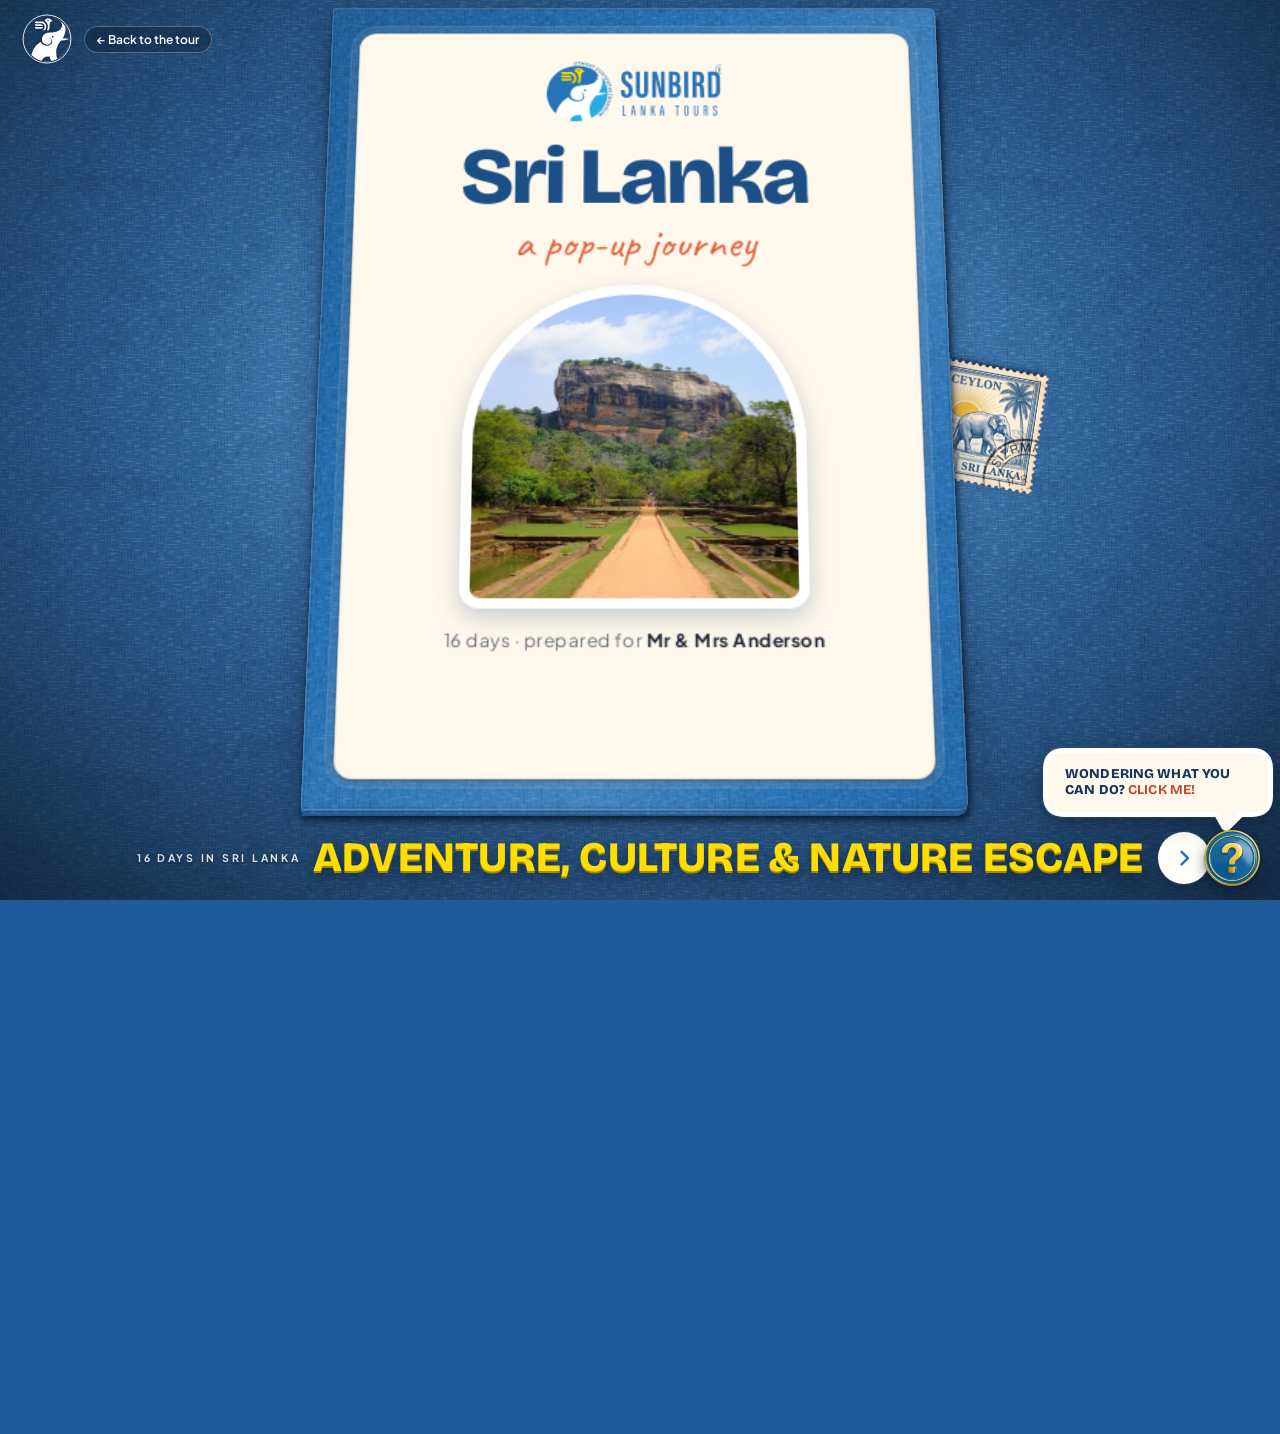
==== commit 3930ceba: "Lay the pop-up book's desk things on the table The passport stamp, postage stamp, compass and sticke" ====
--- a/static/popup-book/index.html
+++ b/static/popup-book/index.html
@@ -386,6 +386,56 @@
   .dk.compass .rose { position:absolute; left:44.95%; top:19%; width:10.1%; height:62%; transform-origin:50% 50%; transition:transform .7s cubic-bezier(.3,1.6,.5,1); }
   @media (hover:hover) { .dk.compass:hover .rose { transform:rotate(-24deg); } }
   .dk.compass[aria-expanded="true"] .rose { transform:rotate(200deg); }
+
+  /* ---------- the desk's things on the table (body.on-table: a big window with room round the book) ----------
+     The passport stamp, the postage stamp, the compass and the Sri Lanka sticker lie on the cloth in
+     the 3D scene (.tp, children of .book: built by buildTable, laid by layTable in book px), so the
+     camera that tilts the book tilts them too and they move with it. The paper ones lie a hair under
+     the book's own shadows (z -3.7: the soft shadow is at -3.6, the contact shadow at -3.2), so those
+     darken them as they darken the cloth, and an edge of each tucks under a board. The compass is a
+     brass case 7 px tall: a base, a wall facing the camera, its face on top. Shadows fall away from
+     the sun (front right): back and to the left. Each is drawn TPS times as big and shrunk back, so it
+     stays sharp under the camera's zoom. The desk keeps their buttons, as clear hit areas over where
+     each one shows while the book is at rest (syncTable). Nothing here moves while the book turns but
+     the camera. */
+  .tp { position:absolute; left:0; top:0; display:none; pointer-events:none; transform-origin:50% 50%;
+    transform:translate3d(var(--tx, 0px), var(--ty, 0px), var(--z, -3.7px)) rotate(var(--rot, 0deg)) scale(calc(var(--s, 1) * var(--press, 1)));
+    transition:transform .35s cubic-bezier(.3,1.4,.5,1); }
+  body.on-table .tp { display:block; }
+  body.tp-still .tp { transition:none; }
+  .tp[hidden] { display:none !important; }
+  .tp.hov { --tx:var(--hx, 0px); --ty:var(--hy, 0px); }   /* a finger draws it a little out from under the book */
+  .tp.press { --press:.97; }
+  .tp .art, .tp .ink { position:absolute; inset:0; --rot:0deg; }
+  .tp .art > img, .tp .art > svg { display:block; width:100%; height:100%; overflow:visible; }
+  .tp.thin .art { filter:var(--shd, none); }   /* its shadow, in its own plane: painted once */
+  body.lite .tp.thin .art { filter:none; }
+  .tp.passport .ink { opacity:.92; transform:rotate(var(--ink-rot, -10deg));
+    -webkit-mask:url(desk/stamp-ink.webp?v=1) center / 100% 100% no-repeat; mask:url(desk/stamp-ink.webp?v=1) center / 100% 100% no-repeat; }
+  .tp.passport .ink svg { display:block; width:100%; height:100%; overflow:visible; }
+  .tp.passport .ink.thunk { animation:dk-thunk .55s cubic-bezier(.4,0,.3,1) both; }
+  .tp.passport.jolt .art { animation:dk-jolt .32s .24s ease-out; }
+  /* its side is brass, lit from the right: from the camera, the side seen under the face is the base's
+     front half (and, from very low, the wall above it), so both wear it */
+  .tp.compass { transform-style:preserve-3d; --brass:linear-gradient(90deg, #2A1D0C 0%, #574020 13%, #86683A 38%, #B39058 64%, #DDBB78 78%, #9A7640 91%, #3A2911 100%); }
+  .tp.compass > i { position:absolute; display:block; }
+  /* the case's shadow on the cloth (falls back and to the left), and the dark line where it touches */
+  .tp.compass .c-shd { border-radius:50%; background:radial-gradient(closest-side, rgba(2,9,22,.62), rgba(2,9,22,.4) 52%, rgba(2,9,22,0)); transform:translateZ(.04px); }
+  .tp.compass .c-base { inset:0; border-radius:50%; transform:translateZ(.1px);
+    background:radial-gradient(closest-side, rgba(12,7,0,0) 72%, rgba(12,7,0,.5) 100%), var(--brass);
+    box-shadow:0 0 calc(var(--u) * 1.4) calc(var(--u) * .7) rgba(2,9,22,.6); }
+  .tp.compass .c-wall { left:0; width:100%; top:calc(50% - var(--h)); height:var(--h); transform-origin:50% 100%; transform:rotateX(-90deg);
+    background:linear-gradient(to bottom, rgba(255,236,190,.35), rgba(255,236,190,0) 35%, rgba(12,7,0,0) 60%, rgba(12,7,0,.4)), var(--brass); }
+  .tp.compass .c-top { position:absolute; inset:0; transform:translateZ(var(--h)) rotate(var(--frot, 0deg)); }
+  .tp.compass .c-top .art { --rot:0deg; }
+  .tp.compass .case { position:absolute; left:0; top:-24.75%; width:100%; height:125%; }
+  .tp.compass .rose { position:absolute; left:44.95%; top:19%; width:10.1%; height:62%; transform-origin:50% 50%; transition:transform .7s cubic-bezier(.3,1.6,.5,1); }
+  .tp.compass.hov .rose { transform:rotate(-24deg); }
+  .tp.compass.open .rose { transform:rotate(200deg); }
+  /* their buttons on the desk: clear, over where each thing shows; only its label and focus ring are seen */
+  body.on-table .dk.tph > .art, body.on-table .dk.tph > .ink { visibility:hidden; }
+  body.on-table .dk.tph.away { visibility:hidden; pointer-events:none; }
+  .tprobe { position:absolute; width:1px; height:1px; visibility:hidden; pointer-events:none; }
 
   /* the flight path: one dot a day, today's a yellow disc with the plane (pointer-events off: it is a picture) */
   .dk.flight { pointer-events:none; }
@@ -518,8 +568,8 @@
   @media (max-width:520px) { .ola-leaf { grid-template-columns:1fr; row-gap:3px; } .ola-wrap.sheet .ola-leaf { grid-template-columns:1fr; } }
 
   @media (prefers-reduced-motion: reduce) {
-    .ola, .ola-leaf, .ola-back, .ola-thread, .ola-tie, .ola-tail, .ola-board.bottom, .dk .art, .dk.compass .rose { transition:none !important; }
-    .dk.bubble.pop, .dk.picker.pop, .dk .ink.thunk, .dk.passport.jolt .art, .dk.title.in h2, .dk.hand .fing, .dk.help .disc { animation:none !important; }
+    .ola, .ola-leaf, .ola-back, .ola-thread, .ola-tie, .ola-tail, .ola-board.bottom, .dk .art, .dk.compass .rose, .tp, .tp.compass .rose { transition:none !important; }
+    .dk.bubble.pop, .dk.picker.pop, .dk .ink.thunk, .dk.passport.jolt .art, .tp .ink.thunk, .tp.passport.jolt .art, .dk.title.in h2, .dk.hand .fing, .dk.help .disc { animation:none !important; }
   }
 </style>
 </head>
@@ -1390,6 +1440,7 @@
     SPREADS.forEach(layoutSpread);
     layoutFlap();
     placeFit();
+    if (tableStale && tableOn && tableAtRest()) syncTable();   // the camera has come to rest: the desk's buttons go back over its things
   }
 
   /* ================= the moving parts: PULL tab, flaps =================
@@ -1850,10 +1901,12 @@
     var skyEl = SPREADS[0].layers[0].L.el, signEl = book.querySelector('.vp > .face.front > .placard-0');
     var rectIn = function (el) { var r = el.getBoundingClientRect(); return [r.left - o.left, r.top - o.top, r.right - o.left, r.bottom - o.top]; };
     var skyBox = rectIn(skyEl), signBox = signEl ? rectIn(signEl) : skyBox;
+    // and where the table's four probes land: the cloth's perspective, for laying the desk's things on it (layTable)
+    var tableQuad = PROBES.length ? PROBES.map(function (el) { var r = el.getBoundingClientRect(); return [r.left - o.left, r.top - o.top]; }) : null;
     var turn1 = union(closed, open), turn2 = open;
     for (a = 15; a < 180; a += 15) { p = poseFor(0); p[0] = a; turn1 = union(turn1, at(p, 0)); }
     for (s = 1; s < MS; s++) for (a = 15; a < 180; a += (NS > 3 ? 30 : 15)) { p = poseFor(s); p[s] = a; turn2 = union(turn2, at(p, 0)); }
-    BOX = { closed: closed, open: open, turn1: turn1, turn2: turn2, sky: skyBox, sign: signBox };
+    BOX = { closed: closed, open: open, turn1: turn1, turn2: turn2, sky: skyBox, sign: signBox, table: tableQuad };
     // the close-up for each Attractions panel: the panel itself, with some of the book beside it
     // (on a phone held upright, the panel alone, as big as it goes: its print is small)
     var tight = compact && upright, first = null;
@@ -2169,6 +2222,7 @@
     });
     olaWrap.addEventListener('click', olaClick);
     olaWrap.addEventListener('keydown', olaKey);
+    buildTable();
   }
   // the flight path: a looping dotted route, one dot per day of the tour
   function buildFlight(shape) {
@@ -2204,6 +2258,157 @@
     var last = SPREADS.length ? SPREADS[SPREADS.length - 1].day : 0;
     if (last < TOUR_DAYS) html += '<p class="soon">Days ' + (last + 1) + '–' + TOUR_DAYS + ' are still being made.</p>';
     DK.picker.innerHTML = html;
+  }
+
+  /* ---------- the desk's things on the table (see .tp in the styles) ----------
+     In a big window (desk mode) the passport stamp, the postage stamp, the compass and the sticker
+     are built a second time in the book's 3D scene, lying on the cloth (z = -TB) round the open book.
+     Laid out once per window size for the open book's camera (layTable); the shut book's camera, and
+     every camera in between, sees them where they lie. Their desk buttons stay, clear, over where
+     each shows while the book is at rest (syncTable), and lend them their hover. */
+  var TP = {}, TP_NAMES = ['passport', 'postage', 'compass', 'sticker'], TPS = LITE ? 1 : 2;
+  var PROBES = [], tableOn = false, tableStale = true;
+  var TBL_RECT = [-400, -300, 1650, 1200];   // the table's probes: a rectangle round the book, x, y, w, h (book px)
+  var Z_PAPER = -TB - 0.7;   // paper on the cloth: under the book's soft (-3.6) and contact (-3.2) shadows, over the light's pool (-3.8)
+  function buildTable() {
+    var t = TBL_RECT;
+    PROBES = [[0, 0], [t[2], 0], [t[2], t[3]], [0, t[3]]].map(function (p) {
+      var el = document.createElement('i');
+      el.className = 'tprobe'; el.setAttribute('aria-hidden', 'true');
+      el.style.left = (t[0] + p[0]) + 'px'; el.style.top = (t[1] + p[1]) + 'px'; el.style.transform = 'translateZ(' + (-TB) + 'px)';
+      book.appendChild(el);
+      return el;
+    });
+    // (the sticker's and the ink's SVG ids are made their own, so they never resolve to the desk's copies)
+    function img(n, c) { return deskImg(n, c).replace('loading="lazy"', 'loading="eager"'); }
+    book.insertAdjacentHTML('afterbegin',
+      '<div class="tp thin passport" id="tp-passport" aria-hidden="true"><div class="art">' + img('passport-paper') + '</div><div class="ink" id="tp-ink"></div></div>' +
+      '<div class="tp thin postage" id="tp-postage" aria-hidden="true"><div class="art">' + img('postage') + '</div></div>' +
+      '<div class="tp thin sticker" id="tp-sticker" aria-hidden="true"><div class="art">' + STICKER_SVG.replace(/dk-(hex|hsky)/g, 'tp-$1') + '</div></div>' +
+      '<div class="tp compass" id="tp-compass" aria-hidden="true"><i class="c-shd"></i><i class="c-base"></i><i class="c-wall"></i>' +
+        '<div class="c-top"><div class="art">' + img('compass', 'case') + img('compass-needle', 'rose') + '</div></div></div>');
+    TP.ink = document.getElementById('tp-ink');
+    TP_NAMES.forEach(function (n) {
+      var hit = DK[n], tp = TP[n] = document.getElementById('tp-' + n);
+      function on() { tp.classList.add('hov'); }
+      function off() { tp.classList.remove('hov', 'press'); }
+      hit.addEventListener('pointerenter', on);
+      hit.addEventListener('pointerleave', off);
+      hit.addEventListener('focus', function () { if (hit.matches(':focus-visible')) on(); });
+      hit.addEventListener('blur', off);
+      hit.addEventListener('pointerdown', function () { tp.classList.add('press'); });
+      hit.addEventListener('pointerup', function () { tp.classList.remove('press'); });
+    });
+  }
+  // a plane's homography from four points (Heckbert: the w x h rectangle to the quad s), and its use
+  function quadH(s, w, h) {
+    var x0 = s[0][0], y0 = s[0][1], x1 = s[1][0], y1 = s[1][1], x2 = s[2][0], y2 = s[2][1], x3 = s[3][0], y3 = s[3][1];
+    var dx1 = x1 - x2, dx2 = x3 - x2, dx3 = x0 - x1 + x2 - x3, dy1 = y1 - y2, dy2 = y3 - y2, dy3 = y0 - y1 + y2 - y3;
+    var den = dx1 * dy2 - dx2 * dy1, g = 0, k = 0;
+    if (Math.abs(den) > 1e-9) { g = (dx3 * dy2 - dx2 * dy3) / den; k = (dx1 * dy3 - dx3 * dy1) / den; }
+    return [(x1 - x0 + g * x1) / w, (x3 - x0 + k * x3) / h, x0, (y1 - y0 + g * y1) / w, (y3 - y0 + k * y3) / h, y0, g / w, k / h, 1];
+  }
+  function apply3(M, x, y) { var z = M[6] * x + M[7] * y + M[8]; return [(M[0] * x + M[1] * y + M[2]) / z, (M[3] * x + M[4] * y + M[5]) / z]; }
+  /* Where each thing lies (book px, on the table): beside a board, an edge tucked under it (tuck > 0)
+     or clear of it (tuck < 0); the left ones by the open cover (its edge at x -6), the right ones by
+     the back board (x 846). Then, seen through the open book's camera, each is kept on the screen
+     (tucked further under, then made smaller) and clear of the ‹ › arrows, the ? and the title
+     (moved forward, or back from the screen's foot). */
+  var TABLE = {
+    passport: { side: -1, w: 106, h: 106, tuck: 22, maxTuck: 0.42, y: 400, ymin: 300, ymax: 470, rot: -10, hx: -5 },
+    compass: { side: -1, w: 84, h: 84, tuck: -16, maxTuck: -0.05, y: 604, ymin: 540, ymax: 690, rot: -20, tall: 7, ring: 0.2475 },
+    postage: { side: 1, w: 76, h: 76 * 380 / 334, tuck: 9, maxTuck: 0.4, y: 300, ymin: 150, ymax: 420, rot: 11, hx: 5 },
+    sticker: { side: 1, w: 110, h: 110 * 124 / 140, tuck: 10, maxTuck: 0.4, y: 505, ymin: 430, ymax: 610, rot: -8, hx: 4, hy: 2 }
+  };
+  function layTable(open, ko) {
+    var t = TBL_RECT, W = pageW(), Hh = pageH(), M = 8;
+    function scr(p) { return [open[0] + (p[0] - BOX.open[0]) * ko, open[1] + (p[1] - BOX.open[1]) * ko]; }
+    var H = quadH(BOX.table.map(scr), t[2], t[3]);
+    function toS(x, y) { return apply3(H, x - t[0], y - t[1]); }
+    function box(P) {   // P's box on the screen (its corners; the compass's ring and its top too)
+      var r = P.rot * Math.PI / 180, c = Math.cos(r), s = Math.sin(r), b = [1e9, 1e9, -1e9, -1e9], y0 = -P.h / 2 - (P.ring || 0) * P.h;
+      [[-P.w / 2, y0], [P.w / 2, y0], [P.w / 2, P.h / 2], [-P.w / 2, P.h / 2]].forEach(function (q) {
+        var p = toS(P.x + q[0] * c - q[1] * s, P.y + q[0] * s + q[1] * c);
+        b[0] = Math.min(b[0], p[0]); b[1] = Math.min(b[1], p[1]); b[2] = Math.max(b[2], p[0]); b[3] = Math.max(b[3], p[1]);
+      });
+      if (P.tall) { var a = toS(P.x, P.y), e = toS(P.x + 1, P.y); b[1] -= P.tall * Math.hypot(e[0] - a[0], e[1] - a[1]); }
+      return b;
+    }
+    function hits(b, r) { return b[0] < r[2] && b[2] > r[0] && b[1] < r[3] && b[3] > r[1]; }
+    function rectOfEl(el, pad, below) { var x = parseFloat(el.style.left), y = parseFloat(el.style.top), w = parseFloat(el.style.width) || el.offsetWidth; return [x - pad, y - pad, x + w + pad, y + w + pad + (below || 0)]; }
+    var tr = DK.title.getBoundingClientRect(), title = [tr.left - 12, tr.top - 4, tr.right + 12, tr.bottom + 4];
+    var keep = { '-1': [rectOfEl(DK.prev, 6, 24), title], '1': [rectOfEl(DK.next, 6, 24), title] };
+    if (DL.help) keep['1'].push([DL.help.x - 6, DL.help.y - 6, DL.help.x + DL.help.w + 6, DL.help.y + DL.help.w + 6]);
+    /* the first clear place, trying its full size first, then nearest its own spot along the book
+       (y), then the least tucked under it; wholly in front of the book (past its foot) it may slide
+       along in front of it as far as it needs */
+    function fit(P) {
+      var edge = P.side < 0 ? -6 : 846, avoid = keep[String(P.side)], ys = [P.y], d, sc, i, tk, Q, b;
+      for (d = 6; d <= 300; d += 6) { if (P.y + d <= P.ymax) ys.push(P.y + d); if (P.y - d >= P.ymin) ys.push(P.y - d); }
+      for (sc = 1; sc > 0.68; sc -= 0.05) {
+        for (i = 0; i < ys.length; i++) {
+          Q = Object.assign({}, P, { w: P.w * sc, h: P.h * sc, y: ys[i] });
+          var maxT = Q.y - Q.h / 2 > FOOT + 4 ? 600 : Q.maxTuck * Q.w;
+          for (tk = P.tuck; tk <= maxT; tk += 3) {
+            Q.tuck = tk; Q.x = edge + Q.side * (Q.w / 2 - tk);
+            b = box(Q);
+            if (b[1] < M || b[3] > Hh - 4) break;   // off the top or the foot of the screen: not at this y
+            if ((Q.side < 0 ? b[0] < M : b[2] > W - M) || avoid.some(function (r) { return hits(b, r); })) continue;   // further in
+            avoid.push([b[0] - 4, b[1] - 4, b[2] + 4, b[3] + 4]);   // the next one on this side keeps clear of it
+            return Q;
+          }
+        }
+      }
+      return { fail: true };   // no clear place for it on this screen: it stays off the table (its job is on the ola leaves too)
+    }
+    var D = LIGHT[2] || 1, sun = [-LIGHT[0] / D, -LIGHT[1] / D], failed = [];   // a shadow's way across the cloth, per px of height
+    document.body.classList.add('tp-still');   // laid at once, not eased there (syncTable reads where they are)
+    TP_NAMES.forEach(function (n) {
+      if (DK[n].hidden) { TP[n].hidden = true; return; }
+      var P = fit(TABLE[n]), el = TP[n], s = el.style, w = P.w * TPS, h = P.h * TPS;
+      el.hidden = !!P.fail;
+      if (P.fail) { failed.push(n); return; }
+      s.left = (P.x - w / 2).toFixed(2) + 'px'; s.top = (P.y - h / 2).toFixed(2) + 'px';
+      s.width = w.toFixed(1) + 'px'; s.height = h.toFixed(1) + 'px';
+      s.setProperty('--s', (1 / TPS).toFixed(4));
+      s.setProperty('--z', Z_PAPER + 'px');
+      s.setProperty('--hx', (P.hx || 0) + 'px'); s.setProperty('--hy', (P.hy || 0) + 'px');
+      if (n === 'compass') {   // round: only its face turns; its shadow falls tall px of height away from the sun
+        var sh = [sun[0] * P.tall, sun[1] * P.tall], sz = (P.w + Math.hypot(sh[0], sh[1])) * 1.3 * TPS;
+        s.setProperty('--frot', P.rot + 'deg'); s.setProperty('--h', P.tall * TPS + 'px'); s.setProperty('--u', TPS + 'px');
+        var cs = el.querySelector('.c-shd').style;
+        cs.width = cs.height = sz.toFixed(1) + 'px';
+        cs.left = (w / 2 + sh[0] * TPS / 2 - sz / 2).toFixed(1) + 'px'; cs.top = (h / 2 + sh[1] * TPS / 2 - sz / 2).toFixed(1) + 'px';
+      } else {   // paper, its edges lifted a hair off the cloth: a crisp contact shadow and a soft one, away from the sun
+        s.setProperty('--rot', P.rot + 'deg');
+        var r = -P.rot * Math.PI / 180, lx = (sun[0] * Math.cos(r) - sun[1] * Math.sin(r)) * 1.1 * TPS, ly = (sun[0] * Math.sin(r) + sun[1] * Math.cos(r)) * 1.1 * TPS;
+        s.setProperty('--shd', 'drop-shadow(' + lx.toFixed(2) + 'px ' + ly.toFixed(2) + 'px ' + (0.8 * TPS) + 'px rgba(2,9,22,.55)) drop-shadow(' +
+          (2.6 * lx).toFixed(2) + 'px ' + (2.6 * ly).toFixed(2) + 'px ' + (3 * TPS) + 'px rgba(2,9,22,.26))');
+      }
+    });
+    void TP.passport.offsetWidth;
+    document.body.classList.remove('tp-still');
+    return failed;
+  }
+  function tableAtRest() { return !busy && !measuring && !(FLAP && (FLAP.open || FLAP.z > 0)); }
+  function tableAway() {   // the camera moves: the buttons wait until it rests again
+    tableStale = true;
+    TP_NAMES.forEach(function (n) { if (DK[n]) DK[n].classList.add('away'); if (TP[n]) TP[n].classList.remove('hov', 'press'); });
+  }
+  // the buttons over the things, where the camera shows them now (one that is mostly off the screen, as by the shut book, waits)
+  function syncTable() {
+    if (!tableOn) return;
+    if (!tableAtRest()) { tableAway(); return; }
+    tableStale = false;
+    var W = pageW(), Hh = pageH();
+    TP_NAMES.forEach(function (n) {
+      if (DK[n].hidden) return;
+      var r = (n === 'compass' ? TP.compass.querySelector('.case') : TP[n]).getBoundingClientRect(), l = r.left, tp = r.top, rt = r.right, bt = r.bottom;
+      if (n === 'compass') { var b = TP.compass.querySelector('.c-base').getBoundingClientRect(); l = Math.min(l, b.left); tp = Math.min(tp, b.top); rt = Math.max(rt, b.right); bt = Math.max(bt, b.bottom); }
+      var seen = Math.max(0, Math.min(rt, W) - Math.max(l, 0)) * Math.max(0, Math.min(bt, Hh) - Math.max(tp, 0)), away = !(rt - l > 4 && seen > 0.55 * (rt - l) * (bt - tp));
+      DK[n].classList.toggle('away', away);
+      if (!away) put(DK[n], l, tp, rt - l, bt - tp);
+    });
   }
 
   /* ---------- where everything goes: once per window size ---------- */
@@ -2309,8 +2514,14 @@
       DL.askW = Math.min(250, W - 40); DL.askFs = 14;
     }
     DL.ask = { side: 'b', t: 14, ax: DL.help.x + DL.help.w * 0.45, ay: DL.help.y - 4, w: DL.askW, fs: DL.askFs, minY: 6, maxY: DL.help.y };
+    /* in a big window, the stamps, the compass and the sticker lie on the table in the 3D scene (in a
+       slim one, as before, without the sticker); any that finds no clear place there stays away */
+    tableOn = (mode === 'desk' || mode === 'slim') && !!(BOX.table && TP.passport);
+    document.body.classList.toggle('on-table', tableOn);
+    TP_NAMES.forEach(function (n) { DK[n].classList.toggle('tph', tableOn); DK[n].classList.remove('away'); if (tableOn) on[n] = n !== 'sticker' || mode === 'desk'; });
     ['flight', 'passport', 'postage', 'sticker', 'compass', 'prev', 'next', 'help'].forEach(function (n) { DK[n].hidden = !on[n]; });
     placeTitle();
+    if (tableOn) { layTable(open, ko).forEach(function (n) { DK[n].hidden = true; }); syncTable(); }
     if (bubbleOn) showBubble(bubbleOn, true);
   }
   // the title: centred in its band (tall: left, under the book), shrunk to fit if a route is long
@@ -2375,16 +2586,19 @@
     var key = [top, bottom, mid, sub].join('|');
     if (key === stampKey) return;
     stampKey = key;
-    DK.ink.innerHTML = passportInk(top, bottom, mid, sub);
-    DK.ink.style.setProperty('--ink-rot', (-15 + (d.day * 37) % 11) + 'deg');
+    var ink = passportInk(top, bottom, mid, sub), rot = (-15 + (d.day * 37) % 11) + 'deg';
+    DK.ink.innerHTML = ink;
+    DK.ink.style.setProperty('--ink-rot', rot);
+    if (TP.ink) { TP.ink.innerHTML = ink.replace(/dk-pp-/g, 'tp-pp-'); TP.ink.style.setProperty('--ink-rot', rot); }
     DK.passport.setAttribute('aria-label', 'Passport stamp: ' + (d.day ? (d.place || 'Sri Lanka') + ', day ' + d.day : 'Sri Lanka'));
     thunk();
   }
   function thunk() {
     if (DK.passport.hidden) return;
-    DK.ink.classList.remove('thunk'); DK.passport.classList.remove('jolt');
-    void DK.ink.offsetWidth;
-    DK.ink.classList.add('thunk'); DK.passport.classList.add('jolt');
+    var ink = tableOn ? TP.ink : DK.ink, card = tableOn ? TP.passport : DK.passport;   // (on the table: its copy there)
+    ink.classList.remove('thunk'); card.classList.remove('jolt');
+    void ink.offsetWidth;
+    ink.classList.add('thunk'); card.classList.add('jolt');
   }
 
   /* ---------- bubbles: the guide's tip, and the ?'s own on a first visit; one at a time ---------- */
@@ -2471,9 +2685,11 @@
     if (bubbleOn === 'ask') askPending = false;
     hideBubbles(); hideHand(); closePicker(false);
     DK.flight.classList.add('away');   // the turning pages sweep through where it lies
+    if (tableOn) tableAway();   // the camera moves, and the things on the table with it
   }
   function deskSettle(first) {   // a day lies open (or the book is shut): stamp it, then its tip and hints
     if (!DESK) return;
+    syncTable();
     stampDay();
     DK.flight.classList.toggle('away', !state);   // over the shut cover there is no journey yet (and no room)
     clearTimeout(tipTimer); clearTimeout(handTimer);
@@ -2490,7 +2706,7 @@
   function deskFlap(on) {   // the Attractions close-up has the screen; the desk fades away under it
     if (!DESK) return;
     document.body.classList.toggle('flap-zoom', on);
-    if (on) { hideHand(); closePicker(false); }
+    if (on) { hideHand(); closePicker(false); if (tableOn) tableAway(); }
   }
 
   /* ---------- the compass's day picker ---------- */
@@ -2513,6 +2729,7 @@
     DK.picker.classList.remove('pop'); void DK.picker.offsetWidth; DK.picker.classList.add('pop');
     pickerFrom = useCompass ? DK.compass : DK.help;
     DK.compass.setAttribute('aria-expanded', 'true');
+    if (TP.compass) TP.compass.classList.add('open');
     var cur = DK.picker.querySelector('[aria-current="true"]') || DK.picker.querySelector('button');
     if (cur) cur.focus({ preventScroll: true });
   }
@@ -2520,6 +2737,7 @@
     if (!DK.picker || DK.picker.hidden) return;
     DK.picker.hidden = true;
     DK.compass.setAttribute('aria-expanded', 'false');
+    if (TP.compass) TP.compass.classList.remove('open');
     if (focusBack && pickerFrom && !pickerFrom.hidden) pickerFrom.focus({ preventScroll: true });
   }
 
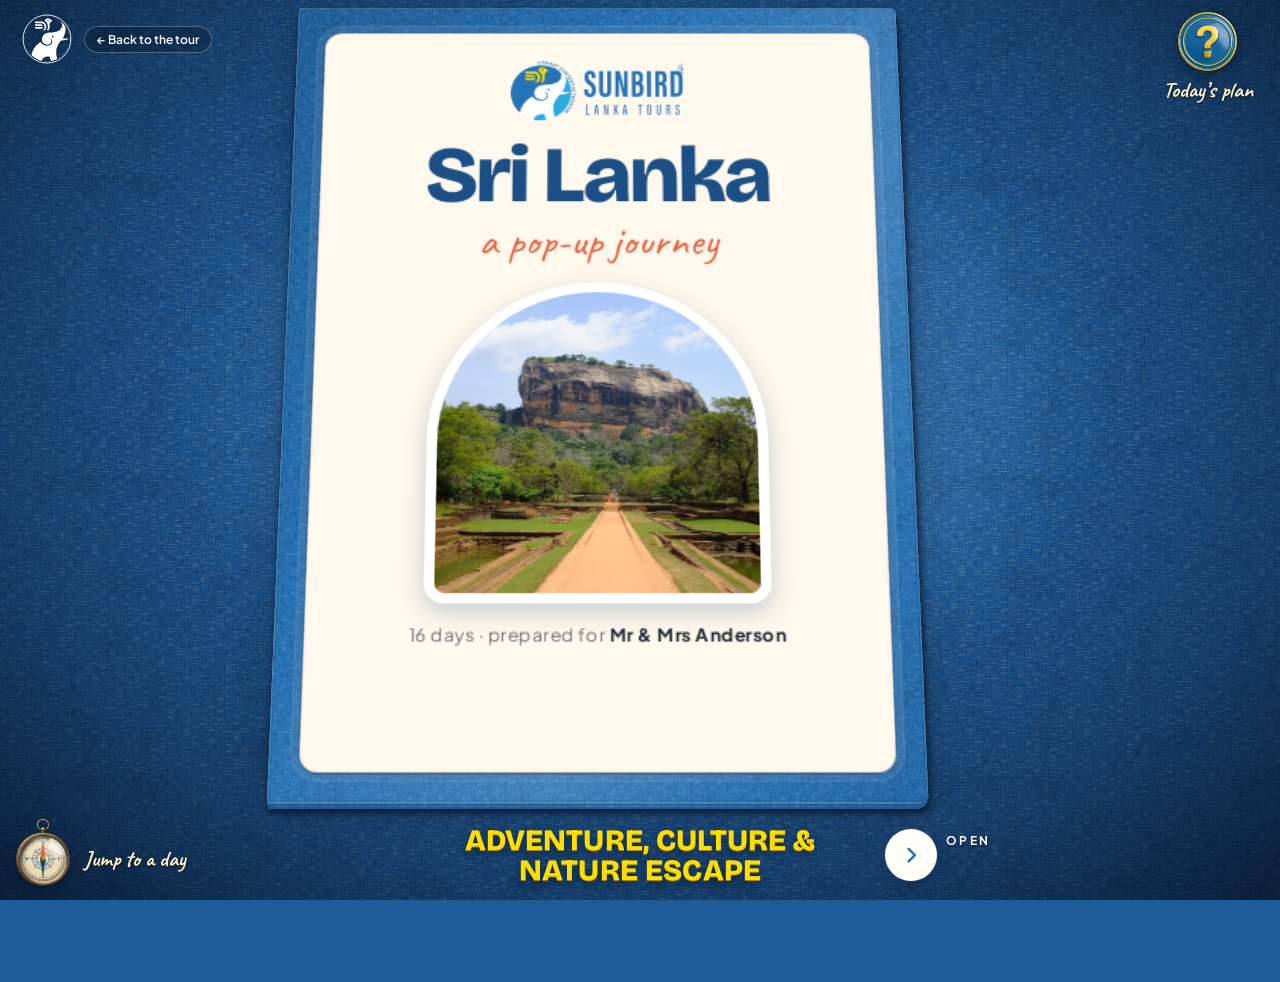
==== commit 4b1aa681: "Ella train scenery, a steadier trip wheel, and popup-book updates - Ella train: new middle and near " ====
--- a/static/popup-book/index.html
+++ b/static/popup-book/index.html
@@ -25,8 +25,10 @@
   * { box-sizing:border-box; }
   html, body { margin:0; }
   /* the table: a deep brand-blue linen cloth under a studio light. A soft pool of light falls on
-     the book (and, in the 3D scene, on the cloth around it: .pool), and the corners fall away into
-     shadow. The logo's yellow marks the rules in the notes, white the notes themselves. */
+     the middle of the screen, and the corners fall away into shadow. (There is no light on the
+     cloth in the 3D scene: seen from table height its far edge drew a hard line across the cloth,
+     and its pale blue read as white haze round the book.) The logo's yellow marks the rules in
+     the notes, white the notes themselves. */
   body {
     font-family:'Plus Jakarta Sans', system-ui, sans-serif; color:var(--ink); -webkit-font-smoothing:antialiased;
     background:
@@ -52,10 +54,8 @@
   .book { position:absolute; left:50%; top:112px; width:840px; height:560px; margin-left:-420px; transform-style:preserve-3d; }
 
   /* The book stands on the table (z = -3, the boards are 3 px thick, see TB in the script). Under it,
-     from the bottom up: the studio light's pool on the cloth, a soft shadow all round, and a tight
-     dark contact shadow right where the boards touch the cloth. Nothing here is measured for framing. */
-  .pool { position:absolute; left:-430px; top:-390px; width:1700px; height:1340px; pointer-events:none;
-    background:radial-gradient(closest-side, rgba(175,218,255,.2), rgba(175,218,255,.085) 48%, rgba(175,218,255,0)); }
+     from the bottom up: a soft shadow all round, and a tight dark contact shadow right where the
+     boards touch the cloth. Nothing here is measured for framing. */
   .shadow { position:absolute; top:-2px; height:560px; width:420px; background:var(--book-shadow); border-radius:12px; filter:blur(16px); transform:translateZ(-3.6px); }
   .shadow.r { left:422px; }
   .shadow.l { left:-10px; }
@@ -130,8 +130,11 @@
   .vp > .face.back { filter:brightness(0) invert(.94) sepia(.18); }   /* the plain back of the card */
   /* card stock (body.card, see CARD): on the pictures printed on each card and on the pages. Not on a
      card face itself: a face is its own layer, so a filter there is re-applied every frame it moves;
-     on what it holds it is painted in once (and only again when that piece changes) */
-  body.card .vp:not(.flapcard) > .face.front:not(.shade) > *, body.card .paper { filter:url(#card); }
+     on what it holds it is painted in once (and only again when that piece changes). Not on the cast
+     shadows (.shd) either: they aren't printed, and they change as the book moves, so under the
+     filter they made it run again and again. On a page, only its printed panel: the cream paper
+     round it is near-white, which the filter leaves as it is anyway. */
+  body.card .vp:not(.flapcard) > .face.front:not(.shade) > *:not(.shd), body.card .paper > .panel { filter:url(#card); }
   /* shading: a dark copy of the piece just in front of it; the script sets its opacity from the
      angle to the light. It is its own 3D layer, so changing it never repaints the artwork. */
   .vp > .shade { filter:brightness(0); transform:translateZ(.3px); opacity:0; will-change:opacity; }
@@ -146,6 +149,12 @@
   .shd { position:absolute; inset:0; pointer-events:none; }
   .shd * { pointer-events:none !important; }
   .shd .cast { position:absolute; left:0; top:0; transform-origin:0 0; will-change:transform; }
+  /* only while the book is still: as a page turns they fade out quickly and stop being worked out
+     (body.moving, see castsAway); once it has landed and the day's sign has risen they are laid
+     where they fall and fade back in. Moving, the book was slow to draw, nearly all of it these
+     blurred copies of every card. */
+  .shd { transition:opacity .45s ease-out; }
+  body.moving .shd { opacity:0; visibility:hidden; transition:opacity .12s, visibility 0s .12s; }
   /* glue tab: the foot of a card, folded flat and glued to the page; the script lays it along the
      card's glue line. Drawn on the page, under the cast shadows. */
   .tab { position:absolute; left:0; top:0; transform-origin:0 0; pointer-events:none; }
@@ -188,7 +197,7 @@
 
   /* ---------- the day's notes, for screen readers ----------
      Seen, a day's notes are the travel desk round the book (see .desk): its route in big letters,
-     the flight path, the stamp, and the plan on ola leaves behind the ? button. Heard, this live line
+     the stamp, and the plan on ola leaves behind the ? button. Heard, this live line
      says which day is open whenever a page turns. */
   .info, .sr-only { position:absolute; width:1px; height:1px; margin:-1px; padding:0; border:0; overflow:hidden; clip:rect(0 0 0 0); clip-path:inset(50%); white-space:nowrap; }
 
@@ -259,7 +268,6 @@
      soft shadows under the book (painted once, not blurred every frame), and the parts that move
      on their own (pull tab, sign, flap lid) on layers of their own so they never repaint a card. */
   body.lite { background-attachment:scroll; }
-  body.lite .pool { display:none; }
   body.lite .shadow { filter:none; box-shadow:0 0 26px 12px var(--book-shadow); }
   body.lite .contact { filter:none; box-shadow:0 0 3px 1.5px rgba(2,9,22,.7); }
   body.lite .vp > .shade { display:none; }
@@ -286,10 +294,9 @@
   .rotate-hint[hidden] { display:none; }
   /* ---------- the travel desk ----------
      Flat paper things lying on the cloth round the book, each with a job: the day's route in big
-     yellow letters under the book, a passport stamp for where you are, the flight path for how far
-     along, a compass to jump to any day, a Ceylon postage stamp to send the day as a postcard, a
-     Sri Lanka sticker to enquire, the ? for the day's plan (on ola leaves, below) and ‹ › to turn the
-     page. Plain 2D page, placed by the script once per window size (placeDesk): nothing on the desk
+     yellow letters under the book, a passport stamp for where you are (phones), a compass to jump to
+     any day, the ? for the day's plan (on ola leaves, below: sharing and the enquiry are there too)
+     and ‹ › to turn the page. Plain 2D page, placed by the script once per window size (placeDesk): nothing on the desk
      is redrawn while the book moves. The light book gives them no shadows or filters.
      body[data-desk]: desk (a big window with room each side), slim (a big window without), side (a
      phone on its side), tall (a phone held upright: the desk is under the book's band). */
@@ -311,10 +318,16 @@
   /* what a thing does: on hover or keyboard focus (on a touch screen the ola leaves say it) */
   .dk .lbl { position:absolute; left:50%; top:100%; margin-top:10px; transform:translateX(-50%); padding:5px 11px; border-radius:999px; white-space:nowrap;
     background:rgba(4,16,36,.8); color:#fff; font-size:11.5px; font-weight:600; letter-spacing:.02em; line-height:1.2; opacity:0; pointer-events:none; transition:opacity .2s; }
-  .dk.lbl-up .lbl { top:auto; bottom:100%; margin:0 0 10px; }
   .dk.lbl-right .lbl { left:100%; top:50%; margin:0 0 0 14px; transform:translateY(-50%); }
   .dk:hover .lbl, .dk:focus-visible .lbl { opacity:1; }
   @media (hover:none) { .dk .lbl { display:none; } }
+  /* the tidy desk (body.tidy: a computer's window, data-desk desk or slim) says what each thing does
+     all the time, hand-lettered on the cloth. A label is part of its button: a click on it does what
+     the thing does. */
+  body.tidy .dk.help .lbl, body.tidy .dk.compass .lbl {
+    display:block; opacity:1; pointer-events:auto; padding:0; background:none; border-radius:0; color:#FFF1C9;
+    font-family:'Caveat', cursive; font-weight:700; font-size:22px; letter-spacing:0; line-height:1; text-shadow:0 1px 3px rgba(2,12,30,.8); }
+  body.tidy .dk.help .lbl { margin-top:8px; }
 
   /* the day's route, in the brand's yellow, under the book (the shut book: the tour's name) */
   .dk.title { pointer-events:none; text-align:center; white-space:nowrap; }
@@ -326,6 +339,7 @@
   body[data-desk="tall"] .dk.title { text-align:left; white-space:normal; }
   body[data-desk="tall"] .dk.title .kick { display:block; margin-bottom:7px; }
   body[data-desk="tall"] .dk.title h2 { display:block; line-height:1.04; }
+  body.tidy .dk.title .kick { display:none; }   /* (a computer's window: the sign says the day) */
   .dk.title.in h2 { animation:dk-rise .6s cubic-bezier(.2,1.25,.4,1); }
   @keyframes dk-rise { from { opacity:0; transform:translateY(.3em); } }
 
@@ -336,6 +350,10 @@
   .dk.arrow .disc svg { width:44%; height:44%; overflow:visible; }
   .dk.arrow .cap { font-size:10px; font-weight:700; letter-spacing:.2em; text-transform:uppercase; color:#fff; white-space:nowrap; text-shadow:0 1px 3px rgba(2,12,30,.75); }
   .dk.arrow.band .cap { display:none; }
+  /* in the big window's band they flank the title with their captions on the outside: COVER ‹ title › DAY 2 */
+  .dk.arrow.band.caps .cap { display:block; position:absolute; top:50%; transform:translateY(-50%); font-size:12px; }
+  .dk.arrow.prev.band.caps .cap { right:calc(100% + 12px); }
+  .dk.arrow.next.band.caps .cap { left:calc(100% + 12px); }
   @media (hover:hover) { .dk.arrow:hover .disc { transform:scale(1.08); } }
   .dk.arrow:active .disc { transform:scale(.92); }
   .dk.arrow:focus-visible { outline:none; }
@@ -386,64 +404,6 @@
   .dk.compass .rose { position:absolute; left:44.95%; top:19%; width:10.1%; height:62%; transform-origin:50% 50%; transition:transform .7s cubic-bezier(.3,1.6,.5,1); }
   @media (hover:hover) { .dk.compass:hover .rose { transform:rotate(-24deg); } }
   .dk.compass[aria-expanded="true"] .rose { transform:rotate(200deg); }
-
-  /* ---------- the desk's things on the table (body.on-table: a big window with room round the book) ----------
-     The passport stamp, the postage stamp, the compass and the Sri Lanka sticker lie on the cloth in
-     the 3D scene (.tp, children of .book: built by buildTable, laid by layTable in book px), so the
-     camera that tilts the book tilts them too and they move with it. The paper ones lie a hair under
-     the book's own shadows (z -3.7: the soft shadow is at -3.6, the contact shadow at -3.2), so those
-     darken them as they darken the cloth, and an edge of each tucks under a board. The compass is a
-     brass case 7 px tall: a base, a wall facing the camera, its face on top. Shadows fall away from
-     the sun (front right): back and to the left. Each is drawn TPS times as big and shrunk back, so it
-     stays sharp under the camera's zoom. The desk keeps their buttons, as clear hit areas over where
-     each one shows while the book is at rest (syncTable). Nothing here moves while the book turns but
-     the camera. */
-  .tp { position:absolute; left:0; top:0; display:none; pointer-events:none; transform-origin:50% 50%;
-    transform:translate3d(var(--tx, 0px), var(--ty, 0px), var(--z, -3.7px)) rotate(var(--rot, 0deg)) scale(calc(var(--s, 1) * var(--press, 1)));
-    transition:transform .35s cubic-bezier(.3,1.4,.5,1); }
-  body.on-table .tp { display:block; }
-  body.tp-still .tp { transition:none; }
-  .tp[hidden] { display:none !important; }
-  .tp.hov { --tx:var(--hx, 0px); --ty:var(--hy, 0px); }   /* a finger draws it a little out from under the book */
-  .tp.press { --press:.97; }
-  .tp .art, .tp .ink { position:absolute; inset:0; --rot:0deg; }
-  .tp .art > img, .tp .art > svg { display:block; width:100%; height:100%; overflow:visible; }
-  .tp.thin .art { filter:var(--shd, none); }   /* its shadow, in its own plane: painted once */
-  body.lite .tp.thin .art { filter:none; }
-  .tp.passport .ink { opacity:.92; transform:rotate(var(--ink-rot, -10deg));
-    -webkit-mask:url(desk/stamp-ink.webp?v=1) center / 100% 100% no-repeat; mask:url(desk/stamp-ink.webp?v=1) center / 100% 100% no-repeat; }
-  .tp.passport .ink svg { display:block; width:100%; height:100%; overflow:visible; }
-  .tp.passport .ink.thunk { animation:dk-thunk .55s cubic-bezier(.4,0,.3,1) both; }
-  .tp.passport.jolt .art { animation:dk-jolt .32s .24s ease-out; }
-  /* its side is brass, lit from the right: from the camera, the side seen under the face is the base's
-     front half (and, from very low, the wall above it), so both wear it */
-  .tp.compass { transform-style:preserve-3d; --brass:linear-gradient(90deg, #2A1D0C 0%, #574020 13%, #86683A 38%, #B39058 64%, #DDBB78 78%, #9A7640 91%, #3A2911 100%); }
-  .tp.compass > i { position:absolute; display:block; }
-  /* the case's shadow on the cloth (falls back and to the left), and the dark line where it touches */
-  .tp.compass .c-shd { border-radius:50%; background:radial-gradient(closest-side, rgba(2,9,22,.62), rgba(2,9,22,.4) 52%, rgba(2,9,22,0)); transform:translateZ(.04px); }
-  .tp.compass .c-base { inset:0; border-radius:50%; transform:translateZ(.1px);
-    background:radial-gradient(closest-side, rgba(12,7,0,0) 72%, rgba(12,7,0,.5) 100%), var(--brass);
-    box-shadow:0 0 calc(var(--u) * 1.4) calc(var(--u) * .7) rgba(2,9,22,.6); }
-  .tp.compass .c-wall { left:0; width:100%; top:calc(50% - var(--h)); height:var(--h); transform-origin:50% 100%; transform:rotateX(-90deg);
-    background:linear-gradient(to bottom, rgba(255,236,190,.35), rgba(255,236,190,0) 35%, rgba(12,7,0,0) 60%, rgba(12,7,0,.4)), var(--brass); }
-  .tp.compass .c-top { position:absolute; inset:0; transform:translateZ(var(--h)) rotate(var(--frot, 0deg)); }
-  .tp.compass .c-top .art { --rot:0deg; }
-  .tp.compass .case { position:absolute; left:0; top:-24.75%; width:100%; height:125%; }
-  .tp.compass .rose { position:absolute; left:44.95%; top:19%; width:10.1%; height:62%; transform-origin:50% 50%; transition:transform .7s cubic-bezier(.3,1.6,.5,1); }
-  .tp.compass.hov .rose { transform:rotate(-24deg); }
-  .tp.compass.open .rose { transform:rotate(200deg); }
-  /* their buttons on the desk: clear, over where each thing shows; only its label and focus ring are seen */
-  body.on-table .dk.tph > .art, body.on-table .dk.tph > .ink { visibility:hidden; }
-  body.on-table .dk.tph.away { visibility:hidden; pointer-events:none; }
-  .tprobe { position:absolute; width:1px; height:1px; visibility:hidden; pointer-events:none; }
-
-  /* the flight path: one dot a day, today's a yellow disc with the plane (pointer-events off: it is a picture) */
-  .dk.flight { pointer-events:none; }
-  .dk.flight.away { opacity:0; visibility:hidden; transition-duration:.2s; }   /* while pages turn, and over the shut cover */
-  .dk.flight .dots circle { fill:#1B4C82; stroke:#FEDD00; stroke-width:1.6; }
-  .dk.flight .dots circle.past { fill:#FEDD00; stroke:none; }
-  .dk.flight .dots circle.today { visibility:hidden; }
-  .dk.flight text { font-family:'Plus Jakarta Sans', sans-serif; font-weight:800; fill:#fff; }
 
   /* jump to a day: a paper card over the compass (or above the ? on a phone) */
   .dk.picker { width:270px; padding:14px 8px 10px; border-radius:14px; background:#FFFDF8; color:var(--ink); cursor:default;
@@ -568,8 +528,8 @@
   @media (max-width:520px) { .ola-leaf { grid-template-columns:1fr; row-gap:3px; } .ola-wrap.sheet .ola-leaf { grid-template-columns:1fr; } }
 
   @media (prefers-reduced-motion: reduce) {
-    .ola, .ola-leaf, .ola-back, .ola-thread, .ola-tie, .ola-tail, .ola-board.bottom, .dk .art, .dk.compass .rose, .tp, .tp.compass .rose { transition:none !important; }
-    .dk.bubble.pop, .dk.picker.pop, .dk .ink.thunk, .dk.passport.jolt .art, .tp .ink.thunk, .tp.passport.jolt .art, .dk.title.in h2, .dk.hand .fing, .dk.help .disc { animation:none !important; }
+    .ola, .ola-leaf, .ola-back, .ola-thread, .ola-tie, .ola-tail, .ola-board.bottom, .dk .art, .dk.compass .rose { transition:none !important; }
+    .dk.bubble.pop, .dk.picker.pop, .dk .ink.thunk, .dk.passport.jolt .art, .dk.title.in h2, .dk.hand .fing, .dk.help .disc { animation:none !important; }
   }
 </style>
 </head>
@@ -599,7 +559,10 @@
     </filter>
     <!-- card stock (on by default, see CARD): the board's tooth, a fine bumpy surface lit from the
          right like the rest of the book, multiplied into everything printed on it, plus a faint cloudy
-         mottle from its fibres. How strong it is (#card-tone, #card-mottle) is set in the script. -->
+         mottle from its fibres. How strong it is (#card-tone, #card-mottle) is set in the script.
+         (The noise is made live on purpose: Chrome draws feTurbulence and the lighting on the
+         graphics card, fast. The same noise baked into a tiled picture (feImage + feTile) measured
+         a third slower to draw while a page turns.) -->
     <filter id="card" x="0" y="0" width="100%" height="100%" color-interpolation-filters="sRGB">
       <feTurbulence type="fractalNoise" baseFrequency="1.1" numOctaves="2" seed="4" result="n"/>
       <feDiffuseLighting in="n" surfaceScale="2" diffuseConstant="1" lighting-color="#fff" result="lit">
@@ -611,25 +574,22 @@
       <feTurbulence type="fractalNoise" baseFrequency=".018" numOctaves="2" seed="9" result="m0"/>
       <feColorMatrix in="m0" type="matrix" id="card-mottle" values="0 0 0 0 1  0 0 0 0 1  0 0 0 0 1  0 0 0 0 1" result="mottle"/>
       <feComposite in="tooth" in2="mottle" operator="arithmetic" k1="1" result="tex"/>
-      <feBlend in="SourceGraphic" in2="tex" mode="multiply" result="printed"/>
-      <feComposite in="printed" in2="SourceAlpha" operator="in"/>
+      <!-- none of it on white: the die-cut margins round the pieces are plain white card, and the
+           grain read there as grey, cloudy speckle. w is 1 up to ~87% brightness and 0 from ~97%;
+           the texture is 1 - w (1 - tex) -->
+      <feColorMatrix in="SourceGraphic" type="matrix" values="-2.126 -7.152 -.722 0 9.7  -2.126 -7.152 -.722 0 9.7  -2.126 -7.152 -.722 0 9.7  0 0 0 0 1" result="w"/>
+      <feComposite in="tex" in2="w" operator="arithmetic" k1="1" k3="-1" k4="1" result="tone"/>
+      <!-- multiplied in as colour x texture with the picture's own alpha kept. (feBlend's multiply
+           let the near-white texture show through see-through pixels, so the faint shadows cast on
+           the cards and pages came out pale grey, and where they spill past a card's edge they were
+           white haze on the cloth.) -->
+      <feComposite in="SourceGraphic" in2="tone" operator="arithmetic" k1="1"/>
     </filter>
     <symbol id="cloud" viewBox="0 0 140 70">
       <path d="M22 64 C6 64 4 42 20 38 C18 20 42 12 54 24 C62 4 100 4 106 28 C124 22 142 38 132 52 C142 64 130 66 122 64 Z" fill="#fff" stroke="#A9D3EC" stroke-width="2.5"/>
       <path d="M60 44 c5 -8 17 -6 17 3 c0 6 -8 8 -10 3" fill="none" stroke="#A9D3EC" stroke-width="2.5" stroke-linecap="round"/>
     </symbol>
-    <!-- the travel desk's little pictures (drawn in currentColor): an elephant, a palm, a plane -->
-    <symbol id="dk-elephant" viewBox="0 0 72 50">
-      <path fill="currentColor" d="M8 22C8 12 18 7 30 7C40 7 46 9 50 12C52 8 58 6 63 9C69 13 69 22 66 28C64 32 63 37 64 42C64.5 45 66.5 46 68 45.5L68 48C63 49.5 59.5 46 59.5 41C59.5 37 59 34 58 32L56 33L56 47L49 47L48.5 36.2L46 36.8L46 47L40 47L40 37C37 37.3 35 37.1 33 36.6L32.5 47L25.5 47L25 36C22 35 20 34 19 33L18.5 47L11.5 47L11.5 32C9 29.5 8 26 8 22Z"/>
-      <path d="M8.8 19.5C5 21.5 4 26.5 4.6 31" fill="none" stroke="currentColor" stroke-width="1.7" stroke-linecap="round"/>
-      <path d="M51 13.5C46.5 15.5 45.5 24 48.5 29.5C52 30.5 55.6 28 56.6 24C57 18.5 55 14.5 51 13.5Z" fill="#fff" fill-opacity=".22"/>
-      <circle cx="61.2" cy="17" r="1.2" fill="#fff" fill-opacity=".85"/>
-    </symbol>
-    <symbol id="dk-palm" viewBox="0 0 40 60">
-      <path d="M21 59C20 45 19 31 22 18" fill="none" stroke="currentColor" stroke-width="3.2" stroke-linecap="round"/>
-      <g fill="currentColor"><path d="M22 18C14 12 7 13 2 19C9 16 15 17 22 18Z"/><path d="M22 18C17 9 10 6 4 7C11 9 17 12 22 18Z"/>
-      <path d="M22 18C24 9 30 4 37 5C31 8 26 12 22 18Z"/><path d="M22 18C30 13 36 15 39 21C33 17 28 17 22 18Z"/><path d="M22 18C22 10 21 5 18 1C23 5 24 11 22 18Z"/></g>
-    </symbol>
+    <!-- the travel desk's little picture (drawn in currentColor): a plane, in the passport stamp's ink -->
     <symbol id="dk-plane" viewBox="0 0 40 24">
       <path fill="currentColor" d="M38 12C38 10.8 36.5 10 35 10L25 10L16 1L12.5 1L17.5 10L8 10L5 6L2 6L4 12L2 18L5 18L8 14L17.5 14L12.5 23L16 23L25 14L35 14C36.5 14 38 13.2 38 12Z"/>
     </symbol>
@@ -665,7 +625,6 @@
   <div class="fit" id="fit">
     <div class="stage" id="stage" role="button" tabindex="0" aria-label="Pop-up itinerary book. Activate to turn the page.">
       <div class="book" id="book">
-        <div class="pool" id="pool" aria-hidden="true"></div>
         <div class="shadow r"></div><div class="shadow l" id="shadow-l"></div>
         <div class="contact r" aria-hidden="true"></div><div class="contact l" id="contact-l" aria-hidden="true"></div>
         <div class="board-r"></div>
@@ -743,7 +702,7 @@
 
   /* Card stock texture: see the #card filter. On by default at CARD_DEFAULT (subtle, the user's
      pick); ?card=n tries another strength (1 subtle .. 3 strong), ?card=0 turns it off. The
-     tooth's contrast and the mottle grow with n. Off in the light book (it is the costliest filter). */
+     tooth's contrast and the mottle grow with n. Off in the light book (a filter on every picture). */
   var CARD_DEFAULT = LITE ? 0 : 1.2, cardQ = new URLSearchParams(location.search).get('card');
   var CARD = Math.max(0, Math.min(3, cardQ === null || isNaN(parseFloat(cardQ)) ? CARD_DEFAULT : parseFloat(cardQ)));
   document.body.classList.toggle('card', CARD > 0);
@@ -1018,6 +977,7 @@
      is just shifted; on the page it is sheared and stretched. Shadows on a card are masked to
      that card's own outline, shadows on a page are clipped by the paper. */
   var SKY_SHAPE = 'M8 300 V70 Q8 8 70 8 H690 Q752 8 752 70 V300 Z';
+  var castsLive = true, castsTimer = 0;   // false while a page turns: the shadows are away then (see go)
   function pagePaper(name, side) {
     if (name === 'base') return document.querySelector('.page-r .paper');
     return document.querySelector('#' + name + ' > .face.' + (side === 'L' ? 'back' : 'front') + ' .paper');
@@ -1246,7 +1206,7 @@
         });
       });
     });
-    sp.shadows.forEach(function (s) { castShadow(s, hidden); });
+    if (castsLive) sp.shadows.forEach(function (s) { castShadow(s, hidden); });   // (not while a page turns: see go)
   }
   /* How far card F can move along its own normal before any of its corners would reach the
      plane of card N in front (the two need not be parallel once layers have different V's). */
@@ -1380,7 +1340,7 @@
   var LEAVES = [];
   for (var lk = 1; lk <= NS; lk++) LEAVES.push(document.getElementById('leaf' + lk));
   var leaf1 = LEAVES[0], baseEl = document.querySelector('.page-r'), shadowL = document.getElementById('shadow-l');
-  var contactL = document.getElementById('contact-l'), pool = document.getElementById('pool');
+  var contactL = document.getElementById('contact-l');
   /* Camera: tilt is how far the book is laid back (90° would be edge-on, at table level).
      A higher open tilt = a lower camera, looking across the pop-ups rather than down on them. */
   // While the cover stands upright mid-turn it is the tallest thing on screen, so the camera
@@ -1422,8 +1382,6 @@
       'deg) translateX(' + lerp(-210, 0, k) + 'px)';
     shadowL.style.opacity = smooth(Math.max(0, Math.min(1, (pose.a1 - 120) / 60)));
     contactL.style.opacity = smooth(clamp01((pose.a1 - 160) / 20));   // the cover only touches the cloth as it lands
-    // the light's pool stays on the book: on the shut cover, then on the open spread
-    pool.style.transform = 'translate3d(' + lerp(210, 0, k).toFixed(1) + 'px,0,' + (-TB - 0.8) + 'px)';
     layoutEdges();
     LEAVES.forEach(function (el, j) {
       // a hidden leaf still goes where it is (the framing measures every page), it just isn't drawn
@@ -1440,7 +1398,6 @@
     SPREADS.forEach(layoutSpread);
     layoutFlap();
     placeFit();
-    if (tableStale && tableOn && tableAtRest()) syncTable();   // the camera has come to rest: the desk's buttons go back over its things
   }
 
   /* ================= the moving parts: PULL tab, flaps =================
@@ -1495,6 +1452,7 @@
         f.show = v;
         if (v >= 1) f.playing = false;
         render();
+        if (v >= 1) castsBack();   // it stands: the shadows can come back
       }, linear);
     }, f.show > 0 ? 0 : f.raise.delay);
   }
@@ -1535,6 +1493,27 @@
     }
     requestAnimationFrame(step);
   }
+  /* The cast shadows only while the book is still (they were nearly all the cost of drawing it
+     moving). castsAway: they fade out (CSS, body.moving) and, once gone, stop being worked out.
+     castsBack: once the page has landed and the day's sign has risen (its entrance calls again when
+     it stands; 3 s after landing they come back regardless), they are laid where they fall and fade in. */
+  var castsSafety = 0;
+  function castsAway() {
+    document.body.classList.add('moving');
+    clearTimeout(castsSafety); castsSafety = 0;
+    clearTimeout(castsTimer); castsTimer = setTimeout(function () { castsLive = false; }, 130);
+  }
+  function castsBack(anyway) {
+    var g = state ? SIGNS[state - 1] : null;
+    if (busy || castsLive && !document.body.classList.contains('moving')) return;
+    if (!anyway && g && (g.queued || g.playing || g.show < 1)) {   // the sign is still to rise
+      if (!castsSafety) castsSafety = setTimeout(function () { castsSafety = 0; castsBack(true); }, 3000);
+      return;
+    }
+    clearTimeout(castsTimer); clearTimeout(castsSafety); castsSafety = 0;
+    castsLive = true; render();
+    document.body.classList.remove('moving');
+  }
   /* One leaf at a time, like a real book. Opening the cover, the spread rises at the end; closing
      it, the spread folds at the start; an inner page: one spread closes, the next opens. Several
      pages in a row (back to the cover, say) turn quicker. */
@@ -1546,8 +1525,13 @@
     for (var s = was; s !== n; ) { s += n > was ? 1 : -1; steps.push(s); }
     deskLeave();   // the day's bubbles and hints go as the page lifts
     busy = true; state = n; renderInfo(); hydrate(n);
+    castsAway();
     (function next(j) {
-      if (j === steps.length) { busy = false; useDrawer(); renderInfo(); hydrate(state); rotateHint(); deskSettle(); return; }
+      if (j === steps.length) {
+        busy = false;
+        useDrawer(); renderInfo(); hydrate(state); rotateHint(); deskSettle();
+        castsBack(); return;   // (now, or once the day's sign stands)
+      }
       var from = j ? steps[j - 1] : was, to = steps[j], cover = Math.min(from, to) === 0;
       var ms = cover ? (to > from ? 1900 : 1700) : 2000, curve = cover ? (to > from ? settleIn : settleOut) : settleBoth;
       if (steps.length > 1) ms = Math.round(ms * (cover ? 0.8 : 0.75));
@@ -1895,18 +1879,16 @@
     var MS = LITE ? Math.min(NS, 2) : NS;
     var closed = at(poseFor(0), 0), open = null, s, a, p;
     for (s = 1; s <= MS; s++) { var b = union(at(poseFor(s), 1), at(poseFor(s), 0.233)); open = open ? union(open, b) : b; }
-    // where the first day's sky card and sign stand when open: the travel desk lays its flight path
-    // above the sky and its stamps beside the sign (placeDesk). Only read, nothing moves.
+    // where the first day's sign stands when open: the desk keeps the ? and its bubble clear of it
+    // (placeDesk). Only read, nothing moves.
     at(poseFor(1), 1);
     var skyEl = SPREADS[0].layers[0].L.el, signEl = book.querySelector('.vp > .face.front > .placard-0');
     var rectIn = function (el) { var r = el.getBoundingClientRect(); return [r.left - o.left, r.top - o.top, r.right - o.left, r.bottom - o.top]; };
     var skyBox = rectIn(skyEl), signBox = signEl ? rectIn(signEl) : skyBox;
-    // and where the table's four probes land: the cloth's perspective, for laying the desk's things on it (layTable)
-    var tableQuad = PROBES.length ? PROBES.map(function (el) { var r = el.getBoundingClientRect(); return [r.left - o.left, r.top - o.top]; }) : null;
     var turn1 = union(closed, open), turn2 = open;
     for (a = 15; a < 180; a += 15) { p = poseFor(0); p[0] = a; turn1 = union(turn1, at(p, 0)); }
     for (s = 1; s < MS; s++) for (a = 15; a < 180; a += (NS > 3 ? 30 : 15)) { p = poseFor(s); p[s] = a; turn2 = union(turn2, at(p, 0)); }
-    BOX = { closed: closed, open: open, turn1: turn1, turn2: turn2, sky: skyBox, sign: signBox, table: tableQuad };
+    BOX = { closed: closed, open: open, turn1: turn1, turn2: turn2, sign: signBox };
     // the close-up for each Attractions panel: the panel itself, with some of the book beside it
     // (on a phone held upright, the panel alone, as big as it goes: its print is small)
     var tight = compact && upright, first = null;
@@ -2055,10 +2037,9 @@
 
   /* ================= the travel desk =================
      Round the book, flat paper things lie on the cloth, each with a job (see .desk in the styles):
-     the day's route in big letters under the book, a passport stamp for where you are, the flight
-     path for how far along, the compass to jump to any day, a Ceylon postage stamp to send the day
-     as a postcard, a Sri Lanka sticker to enquire, the ? for the day's plan on ola leaves, ‹ › to
-     turn the page, the guide's tip in a paper bubble, and on a first visit a hand showing the PULL
+     the day's route in big letters under the book, a passport stamp for where you are (phones), the
+     compass to jump to any day, the ? for the day's plan on ola leaves (where sharing the day and the
+     enquiry are too), ‹ › to turn the page, the guide's tip in a paper bubble, and on a first visit a hand showing the PULL
      tab and the Attractions bookmark. Built once (buildDesk); placeDesk lays them in the room the
      book leaves free, once per window size; renderDesk changes their words when the day changes.
      None of it is touched while the book moves, and none of it is 3D. The editor has no desk. */
@@ -2076,7 +2057,6 @@
   function pageW() { return document.documentElement.clientWidth || window.innerWidth; }
   function pageH() { return document.documentElement.clientHeight || window.innerHeight; }
   function clampN(v, a, b) { return Math.max(a, Math.min(b, v)); }
-  function f1(p) { return p[0].toFixed(1) + ' ' + p[1].toFixed(1); }
   var ENQUIRE_LOCAL = 'On the website this opens the tour’s enquiry form';
   function enquireHref() { return backTo ? backTo + '#enquire' : '#'; }
 
@@ -2084,15 +2064,6 @@
   function cutEdge(d, m) {   // m units of white round the shape, a faint grey line just outside
     return '<path d="' + d + '" fill="#fff" stroke="#4B5B6B" stroke-opacity=".3" stroke-width="' + (2 * m + 2.2) + '" stroke-linejoin="round"/>' +
            '<path d="' + d + '" fill="#fff" stroke="#fff" stroke-width="' + 2 * m + '" stroke-linejoin="round"/>';
-  }
-  function roundPoly(pts, r) {   // a polygon with its corners rounded off
-    var n = pts.length, d = '';
-    for (var i = 0; i < n; i++) {
-      var p = pts[i], a = pts[(i + n - 1) % n], b = pts[(i + 1) % n];
-      var la = Math.hypot(a[0] - p[0], a[1] - p[1]), lb = Math.hypot(b[0] - p[0], b[1] - p[1]);
-      d += (i ? 'L' : 'M') + f1([p[0] + (a[0] - p[0]) * r / la, p[1] + (a[1] - p[1]) * r / la]) + 'Q' + f1(p) + ' ' + f1([p[0] + (b[0] - p[0]) * r / lb, p[1] + (b[1] - p[1]) * r / lb]);
-    }
-    return d + 'Z';
   }
   // a speech bubble's paper: a w x h box with rounded corners and a tail t long on one side ('r', 'b', 't'), its tip near a along that side
   function bubblePath(w, h, side, a, t) {
@@ -2128,24 +2099,6 @@
       '<text y="' + (sub ? 6.5 : 9) + '" font-family="Bricolage Grotesque, sans-serif" font-size="' + (mid.length > 7 ? 10.5 : 15) + '" letter-spacing=".4">' + esc(mid) + '</text>' +
       (sub ? '<text y="18.5" font-size="6.4" letter-spacing="1.5">' + esc(sub) + '</text>' : '') + '</g></svg>';
   }
-  // the Sri Lanka sticker: a hexagon, the sun over an elephant between two palms, the name on a band
-  var STICKER_SVG = (function () {
-    var hex = roundPoly([[30, 0], [90, 0], [120, 52], [90, 104], [30, 104], [0, 52]], 10);
-    var inner = roundPoly([[33.5, 6], [86.5, 6], [113, 52], [86.5, 98], [33.5, 98], [7, 52]], 8);
-    return '<svg viewBox="-10 -10 140 124" aria-hidden="true"><defs><clipPath id="dk-hex"><path d="' + inner + '"/></clipPath>' +
-      '<linearGradient id="dk-hsky" x1="0" y1="0" x2="0" y2="1"><stop offset="0" stop-color="#2BAAE2"/><stop offset=".8" stop-color="#C4EAF9"/></linearGradient></defs>' +
-      cutEdge(hex, 6) + '<path d="' + hex + '" fill="#FFF7E6"/>' +
-      '<g clip-path="url(#dk-hex)"><rect width="120" height="104" fill="url(#dk-hsky)"/>' +
-      '<circle cx="60" cy="21" r="10" fill="#FEDD00"/><circle cx="60" cy="21" r="14.5" fill="none" stroke="#FEDD00" stroke-opacity=".5" stroke-width="2"/>' +
-      '<path d="M0 44Q20 35 40 40T80 37T120 40V54H0Z" fill="#2773B7" fill-opacity=".45"/>' +
-      '<use href="#dk-palm" x="12" y="14" width="25" height="38" style="color:#1B4F86"/>' +
-      '<use href="#dk-palm" x="84" y="20" width="21" height="32" style="color:#1B4F86"/>' +
-      '<use href="#dk-elephant" x="37" y="24" width="45" height="31" style="color:#1B4F86"/>' +
-      '<rect y="51.5" width="120" height="24" fill="#2773B7"/><path d="M0 53.6H120M0 73.4H120" stroke="#FEDD00" stroke-width="1.1"/>' +
-      '<text x="60" y="68.4" text-anchor="middle" font-family="Bricolage Grotesque, sans-serif" font-weight="800" font-size="12.6" letter-spacing=".6" fill="#fff">SRI LANKA</text>' +
-      '<rect y="75.5" width="120" height="30" fill="#E9D3A4"/><path d="M14 86q8-3 16 0t16 0M70 92q8-3 16 0t16 0" fill="none" stroke="#C9AE78" stroke-width="1.2" stroke-linecap="round"/></g>' +
-      '<path d="' + inner + '" fill="none" stroke="#FFF7E6" stroke-width="1.6"/></svg>';
-  })();
   // a pointing hand for the first-visit hints (the fingertip at 44%, 7%)
   var HAND_SVG = '<svg viewBox="0 0 40 48" aria-hidden="true"><path d="M14 22V7a3.5 3.5 0 0 1 7 0v12l.5-1a3.2 3.2 0 0 1 6 1.4V21a3.2 3.2 0 0 1 6 1v2a3 3 0 0 1 5.6 1.4V33c0 7-5 12-12 12h-4c-5 0-8-2.5-10.5-6.5L4.5 31a3.4 3.4 0 0 1 5.4-4L14 31Z" ' +
     'fill="#fff" stroke="#16365C" stroke-width="2.2" stroke-linejoin="round"/><path d="M21 19.5v5M27.5 21.4v3.6M33.6 24.4v3" stroke="#16365C" stroke-width="1.6" stroke-linecap="round"/></svg>';
@@ -2155,20 +2108,12 @@
   /* the real-texture pictures (desk/, made by tools/make_desk.py from source/desk/): bump DESK_V after
      re-running it, so browsers fetch the new ones */
   var DESK_V = 1;
-  // (lazy: a phone, where the compass and the postage stamp are hidden, doesn't fetch them at all)
+  // (lazy: a phone, where the compass is hidden, doesn't fetch it at all)
   function deskImg(name, cls) { return '<img' + (cls ? ' class="' + cls + '"' : '') + ' src="desk/' + name + '.webp?v=' + DESK_V + '" alt="" draggable="false" loading="lazy" decoding="async">'; }
 
   /* ---------- building it ---------- */
-  /* the flight path's two shapes: wide, across the cloth above the open book's sky (where there is
-     room); tall, down the left margin */
-  var FLIGHT = {
-    wide: { w: 600, h: 150, d: 'M12 44C92 8 176 18 222 58C262 92 252 132 214 126C176 120 184 72 238 58C304 42 378 100 452 94C514 89 560 52 590 26' },
-    tall: { w: 230, h: 196, d: 'M14 22C64 2 124 8 148 38C168 64 142 94 116 80C92 67 108 34 150 40C196 47 220 100 198 140C186 162 156 176 120 182' }
-  };
-  var FLIGHT_PTS = [], flightShape = '';
   function buildDesk() {
     deskEl.innerHTML =
-      '<div class="dk flight" id="dk-flight" role="img"></div>' +
       '<div class="dk bubble tip" id="dk-tip" hidden></div>' +
       '<div class="dk passport" id="dk-passport" role="img"><div class="art" style="--rot:0deg">' + deskImg('passport-paper') + '</div><div class="ink" id="dk-ink"></div></div>' +
       '<div class="dk title" id="dk-title"><span class="kick" id="dk-kick"></span><h2 id="dk-h"></h2></div>' +
@@ -2179,12 +2124,9 @@
       '<button class="dk compass lift lbl-right" id="dk-compass" type="button" aria-label="Jump to a day" aria-haspopup="true" aria-expanded="false" aria-controls="dk-picker">' +
         '<span class="art">' + deskImg('compass', 'case') + deskImg('compass-needle', 'rose') + '</span><span class="lbl">Jump to a day</span></button>' +
       '<div class="dk picker" id="dk-picker" role="group" aria-label="Jump to a day" hidden></div>' +
-      '<button class="dk postage lift" id="dk-postage" type="button" aria-label="Send this day as a postcard"><span class="art" style="--rot:7deg">' + deskImg('postage') + '</span><span class="lbl">Send this day as a postcard</span></button>' +
-      '<a class="dk sticker lift lbl-up" id="dk-sticker" href="' + esc(enquireHref()) + '" aria-label="Enquire about this trip"><span class="art" style="--rot:-8deg">' + STICKER_SVG + '</span><span class="lbl">Enquire about this trip</span></a>' +
       '<div class="dk hand" id="dk-hand" aria-hidden="true" hidden><div class="fing">' + HAND_SVG + '</div><span class="tag"></span></div>';
-    ['flight', 'tip', 'passport', 'ink', 'title', 'kick', 'h', 'prev', 'next', 'ask', 'help', 'compass', 'picker', 'postage', 'sticker', 'hand']
+    ['tip', 'passport', 'ink', 'title', 'kick', 'h', 'prev', 'next', 'ask', 'help', 'compass', 'picker', 'hand']
       .forEach(function (n) { DK[n] = document.getElementById('dk-' + n); });
-    buildFlight('wide');
     buildPicker();
     DK.prev.addEventListener('click', function () { if (state > 0) go(state - 1); });
     DK.next.addEventListener('click', function () { go(state < NS ? state + 1 : 0); });
@@ -2202,8 +2144,6 @@
       else if (e.key === 'ArrowDown' || e.key === 'ArrowUp') { e.preventDefault(); e.stopPropagation(); bs[(i + (e.key === 'ArrowDown' ? 1 : bs.length - 1)) % bs.length].focus(); }
       else if (e.key === 'ArrowLeft' || e.key === 'ArrowRight') e.stopPropagation();
     });
-    DK.postage.addEventListener('click', function () { shareDay(DK.postage); });
-    DK.sticker.addEventListener('click', function (e) { if (!backTo) { e.preventDefault(); toast(ENQUIRE_LOCAL, DK.sticker); } });
     DK.passport.addEventListener('click', thunk);
     DK.tip.addEventListener('click', function () { tipHidden[state] = true; hideBubbles(); });
     DK.ask.addEventListener('click', function () { askPending = false; openOla(); });
@@ -2222,35 +2162,6 @@
     });
     olaWrap.addEventListener('click', olaClick);
     olaWrap.addEventListener('keydown', olaKey);
-    buildTable();
-  }
-  // the flight path: a looping dotted route, one dot per day of the tour
-  function buildFlight(shape) {
-    if (shape === flightShape) return;
-    flightShape = shape;
-    var F = FLIGHT[shape];
-    DK.flight.innerHTML = '<svg viewBox="0 0 ' + F.w + ' ' + F.h + '" preserveAspectRatio="xMinYMid meet" aria-hidden="true">' +
-      '<path class="route" d="' + F.d + '" fill="none" stroke="#FEDD00" stroke-width="3.2" stroke-linecap="round" stroke-dasharray="7 8" opacity=".85"/><g class="dots"></g><g class="now"></g></svg>';
-    var path = DK.flight.querySelector('.route'), L = path.getTotalLength(), html = '';
-    FLIGHT_PTS = [];
-    for (var i = 0; i < TOUR_DAYS; i++) {
-      var p = path.getPointAtLength(L * (0.03 + 0.94 * i / Math.max(1, TOUR_DAYS - 1)));
-      FLIGHT_PTS.push([p.x, p.y]);
-      html += '<circle cx="' + p.x.toFixed(1) + '" cy="' + p.y.toFixed(1) + '" r="3.6"/>';
-    }
-    DK.flight.querySelector('.dots').innerHTML = html;
-  }
-  function renderFlight(day) {
-    Array.prototype.forEach.call(DK.flight.querySelectorAll('.dots circle'), function (c, i) { c.setAttribute('class', i + 1 < day ? 'past' : i + 1 === day ? 'today' : ''); });
-    var now = DK.flight.querySelector('.now');
-    DK.flight.setAttribute('aria-label', day ? 'Day ' + day + ' of ' + TOUR_DAYS : TOUR_DAYS + ' days');
-    if (!day || !FLIGHT_PTS[day - 1]) { now.innerHTML = '<text x="14" y="44" font-size="10" letter-spacing="2">' + TOUR_DAYS + ' DAYS</text>'; return; }
-    var p = FLIGHT_PTS[day - 1], q = FLIGHT_PTS[Math.min(TOUR_DAYS - 1, day)], o = FLIGHT_PTS[Math.max(0, day - 2)];
-    var ang = Math.atan2(q[1] - o[1], q[0] - o[0]) * 180 / Math.PI, right = p[0] < FLIGHT[flightShape].w - 80;
-    now.innerHTML = '<circle cx="' + p[0].toFixed(1) + '" cy="' + p[1].toFixed(1) + '" r="10" fill="#FEDD00" stroke="#fff" stroke-width="2.5"/>' +
-      '<g transform="translate(' + f1(p) + ') rotate(' + ang.toFixed(1) + ')"><use href="#dk-plane" x="-7" y="-4.2" width="14" height="8.4" style="color:#16365C"/></g>' +
-      '<text x="' + (p[0] + (right ? 17 : -17)).toFixed(1) + '" y="' + (p[1] + 0.5).toFixed(1) + '" font-size="13" letter-spacing="2.2" text-anchor="' + (right ? 'start' : 'end') + '">DAY ' + day + '</text>' +
-      '<text x="' + (p[0] + (right ? 17 : -17)).toFixed(1) + '" y="' + (p[1] + 12.5).toFixed(1) + '" font-size="9" letter-spacing="1.8" fill-opacity=".72" text-anchor="' + (right ? 'start' : 'end') + '">OF ' + TOUR_DAYS + '</text>';
   }
   function buildPicker() {
     var html = '<h3>Jump to a day</h3><button type="button" data-go="0"><span class="d">Cover</span><span>' + esc(TOUR_NAME) + '</span></button>';
@@ -2260,165 +2171,15 @@
     DK.picker.innerHTML = html;
   }
 
-  /* ---------- the desk's things on the table (see .tp in the styles) ----------
-     In a big window (desk mode) the passport stamp, the postage stamp, the compass and the sticker
-     are built a second time in the book's 3D scene, lying on the cloth (z = -TB) round the open book.
-     Laid out once per window size for the open book's camera (layTable); the shut book's camera, and
-     every camera in between, sees them where they lie. Their desk buttons stay, clear, over where
-     each shows while the book is at rest (syncTable), and lend them their hover. */
-  var TP = {}, TP_NAMES = ['passport', 'postage', 'compass', 'sticker'], TPS = LITE ? 1 : 2;
-  var PROBES = [], tableOn = false, tableStale = true;
-  var TBL_RECT = [-400, -300, 1650, 1200];   // the table's probes: a rectangle round the book, x, y, w, h (book px)
-  var Z_PAPER = -TB - 0.7;   // paper on the cloth: under the book's soft (-3.6) and contact (-3.2) shadows, over the light's pool (-3.8)
-  function buildTable() {
-    var t = TBL_RECT;
-    PROBES = [[0, 0], [t[2], 0], [t[2], t[3]], [0, t[3]]].map(function (p) {
-      var el = document.createElement('i');
-      el.className = 'tprobe'; el.setAttribute('aria-hidden', 'true');
-      el.style.left = (t[0] + p[0]) + 'px'; el.style.top = (t[1] + p[1]) + 'px'; el.style.transform = 'translateZ(' + (-TB) + 'px)';
-      book.appendChild(el);
-      return el;
-    });
-    // (the sticker's and the ink's SVG ids are made their own, so they never resolve to the desk's copies)
-    function img(n, c) { return deskImg(n, c).replace('loading="lazy"', 'loading="eager"'); }
-    book.insertAdjacentHTML('afterbegin',
-      '<div class="tp thin passport" id="tp-passport" aria-hidden="true"><div class="art">' + img('passport-paper') + '</div><div class="ink" id="tp-ink"></div></div>' +
-      '<div class="tp thin postage" id="tp-postage" aria-hidden="true"><div class="art">' + img('postage') + '</div></div>' +
-      '<div class="tp thin sticker" id="tp-sticker" aria-hidden="true"><div class="art">' + STICKER_SVG.replace(/dk-(hex|hsky)/g, 'tp-$1') + '</div></div>' +
-      '<div class="tp compass" id="tp-compass" aria-hidden="true"><i class="c-shd"></i><i class="c-base"></i><i class="c-wall"></i>' +
-        '<div class="c-top"><div class="art">' + img('compass', 'case') + img('compass-needle', 'rose') + '</div></div></div>');
-    TP.ink = document.getElementById('tp-ink');
-    TP_NAMES.forEach(function (n) {
-      var hit = DK[n], tp = TP[n] = document.getElementById('tp-' + n);
-      function on() { tp.classList.add('hov'); }
-      function off() { tp.classList.remove('hov', 'press'); }
-      hit.addEventListener('pointerenter', on);
-      hit.addEventListener('pointerleave', off);
-      hit.addEventListener('focus', function () { if (hit.matches(':focus-visible')) on(); });
-      hit.addEventListener('blur', off);
-      hit.addEventListener('pointerdown', function () { tp.classList.add('press'); });
-      hit.addEventListener('pointerup', function () { tp.classList.remove('press'); });
-    });
-  }
-  // a plane's homography from four points (Heckbert: the w x h rectangle to the quad s), and its use
-  function quadH(s, w, h) {
-    var x0 = s[0][0], y0 = s[0][1], x1 = s[1][0], y1 = s[1][1], x2 = s[2][0], y2 = s[2][1], x3 = s[3][0], y3 = s[3][1];
-    var dx1 = x1 - x2, dx2 = x3 - x2, dx3 = x0 - x1 + x2 - x3, dy1 = y1 - y2, dy2 = y3 - y2, dy3 = y0 - y1 + y2 - y3;
-    var den = dx1 * dy2 - dx2 * dy1, g = 0, k = 0;
-    if (Math.abs(den) > 1e-9) { g = (dx3 * dy2 - dx2 * dy3) / den; k = (dx1 * dy3 - dx3 * dy1) / den; }
-    return [(x1 - x0 + g * x1) / w, (x3 - x0 + k * x3) / h, x0, (y1 - y0 + g * y1) / w, (y3 - y0 + k * y3) / h, y0, g / w, k / h, 1];
-  }
-  function apply3(M, x, y) { var z = M[6] * x + M[7] * y + M[8]; return [(M[0] * x + M[1] * y + M[2]) / z, (M[3] * x + M[4] * y + M[5]) / z]; }
-  /* Where each thing lies (book px, on the table): beside a board, an edge tucked under it (tuck > 0)
-     or clear of it (tuck < 0); the left ones by the open cover (its edge at x -6), the right ones by
-     the back board (x 846). Then, seen through the open book's camera, each is kept on the screen
-     (tucked further under, then made smaller) and clear of the ‹ › arrows, the ? and the title
-     (moved forward, or back from the screen's foot). */
-  var TABLE = {
-    passport: { side: -1, w: 106, h: 106, tuck: 22, maxTuck: 0.42, y: 400, ymin: 300, ymax: 470, rot: -10, hx: -5 },
-    compass: { side: -1, w: 84, h: 84, tuck: -16, maxTuck: -0.05, y: 604, ymin: 540, ymax: 690, rot: -20, tall: 7, ring: 0.2475 },
-    postage: { side: 1, w: 76, h: 76 * 380 / 334, tuck: 9, maxTuck: 0.4, y: 300, ymin: 150, ymax: 420, rot: 11, hx: 5 },
-    sticker: { side: 1, w: 110, h: 110 * 124 / 140, tuck: 10, maxTuck: 0.4, y: 505, ymin: 430, ymax: 610, rot: -8, hx: 4, hy: 2 }
-  };
-  function layTable(open, ko) {
-    var t = TBL_RECT, W = pageW(), Hh = pageH(), M = 8;
-    function scr(p) { return [open[0] + (p[0] - BOX.open[0]) * ko, open[1] + (p[1] - BOX.open[1]) * ko]; }
-    var H = quadH(BOX.table.map(scr), t[2], t[3]);
-    function toS(x, y) { return apply3(H, x - t[0], y - t[1]); }
-    function box(P) {   // P's box on the screen (its corners; the compass's ring and its top too)
-      var r = P.rot * Math.PI / 180, c = Math.cos(r), s = Math.sin(r), b = [1e9, 1e9, -1e9, -1e9], y0 = -P.h / 2 - (P.ring || 0) * P.h;
-      [[-P.w / 2, y0], [P.w / 2, y0], [P.w / 2, P.h / 2], [-P.w / 2, P.h / 2]].forEach(function (q) {
-        var p = toS(P.x + q[0] * c - q[1] * s, P.y + q[0] * s + q[1] * c);
-        b[0] = Math.min(b[0], p[0]); b[1] = Math.min(b[1], p[1]); b[2] = Math.max(b[2], p[0]); b[3] = Math.max(b[3], p[1]);
-      });
-      if (P.tall) { var a = toS(P.x, P.y), e = toS(P.x + 1, P.y); b[1] -= P.tall * Math.hypot(e[0] - a[0], e[1] - a[1]); }
-      return b;
-    }
-    function hits(b, r) { return b[0] < r[2] && b[2] > r[0] && b[1] < r[3] && b[3] > r[1]; }
-    function rectOfEl(el, pad, below) { var x = parseFloat(el.style.left), y = parseFloat(el.style.top), w = parseFloat(el.style.width) || el.offsetWidth; return [x - pad, y - pad, x + w + pad, y + w + pad + (below || 0)]; }
-    var tr = DK.title.getBoundingClientRect(), title = [tr.left - 12, tr.top - 4, tr.right + 12, tr.bottom + 4];
-    var keep = { '-1': [rectOfEl(DK.prev, 6, 24), title], '1': [rectOfEl(DK.next, 6, 24), title] };
-    if (DL.help) keep['1'].push([DL.help.x - 6, DL.help.y - 6, DL.help.x + DL.help.w + 6, DL.help.y + DL.help.w + 6]);
-    /* the first clear place, trying its full size first, then nearest its own spot along the book
-       (y), then the least tucked under it; wholly in front of the book (past its foot) it may slide
-       along in front of it as far as it needs */
-    function fit(P) {
-      var edge = P.side < 0 ? -6 : 846, avoid = keep[String(P.side)], ys = [P.y], d, sc, i, tk, Q, b;
-      for (d = 6; d <= 300; d += 6) { if (P.y + d <= P.ymax) ys.push(P.y + d); if (P.y - d >= P.ymin) ys.push(P.y - d); }
-      for (sc = 1; sc > 0.68; sc -= 0.05) {
-        for (i = 0; i < ys.length; i++) {
-          Q = Object.assign({}, P, { w: P.w * sc, h: P.h * sc, y: ys[i] });
-          var maxT = Q.y - Q.h / 2 > FOOT + 4 ? 600 : Q.maxTuck * Q.w;
-          for (tk = P.tuck; tk <= maxT; tk += 3) {
-            Q.tuck = tk; Q.x = edge + Q.side * (Q.w / 2 - tk);
-            b = box(Q);
-            if (b[1] < M || b[3] > Hh - 4) break;   // off the top or the foot of the screen: not at this y
-            if ((Q.side < 0 ? b[0] < M : b[2] > W - M) || avoid.some(function (r) { return hits(b, r); })) continue;   // further in
-            avoid.push([b[0] - 4, b[1] - 4, b[2] + 4, b[3] + 4]);   // the next one on this side keeps clear of it
-            return Q;
-          }
-        }
-      }
-      return { fail: true };   // no clear place for it on this screen: it stays off the table (its job is on the ola leaves too)
-    }
-    var D = LIGHT[2] || 1, sun = [-LIGHT[0] / D, -LIGHT[1] / D], failed = [];   // a shadow's way across the cloth, per px of height
-    document.body.classList.add('tp-still');   // laid at once, not eased there (syncTable reads where they are)
-    TP_NAMES.forEach(function (n) {
-      if (DK[n].hidden) { TP[n].hidden = true; return; }
-      var P = fit(TABLE[n]), el = TP[n], s = el.style, w = P.w * TPS, h = P.h * TPS;
-      el.hidden = !!P.fail;
-      if (P.fail) { failed.push(n); return; }
-      s.left = (P.x - w / 2).toFixed(2) + 'px'; s.top = (P.y - h / 2).toFixed(2) + 'px';
-      s.width = w.toFixed(1) + 'px'; s.height = h.toFixed(1) + 'px';
-      s.setProperty('--s', (1 / TPS).toFixed(4));
-      s.setProperty('--z', Z_PAPER + 'px');
-      s.setProperty('--hx', (P.hx || 0) + 'px'); s.setProperty('--hy', (P.hy || 0) + 'px');
-      if (n === 'compass') {   // round: only its face turns; its shadow falls tall px of height away from the sun
-        var sh = [sun[0] * P.tall, sun[1] * P.tall], sz = (P.w + Math.hypot(sh[0], sh[1])) * 1.3 * TPS;
-        s.setProperty('--frot', P.rot + 'deg'); s.setProperty('--h', P.tall * TPS + 'px'); s.setProperty('--u', TPS + 'px');
-        var cs = el.querySelector('.c-shd').style;
-        cs.width = cs.height = sz.toFixed(1) + 'px';
-        cs.left = (w / 2 + sh[0] * TPS / 2 - sz / 2).toFixed(1) + 'px'; cs.top = (h / 2 + sh[1] * TPS / 2 - sz / 2).toFixed(1) + 'px';
-      } else {   // paper, its edges lifted a hair off the cloth: a crisp contact shadow and a soft one, away from the sun
-        s.setProperty('--rot', P.rot + 'deg');
-        var r = -P.rot * Math.PI / 180, lx = (sun[0] * Math.cos(r) - sun[1] * Math.sin(r)) * 1.1 * TPS, ly = (sun[0] * Math.sin(r) + sun[1] * Math.cos(r)) * 1.1 * TPS;
-        s.setProperty('--shd', 'drop-shadow(' + lx.toFixed(2) + 'px ' + ly.toFixed(2) + 'px ' + (0.8 * TPS) + 'px rgba(2,9,22,.55)) drop-shadow(' +
-          (2.6 * lx).toFixed(2) + 'px ' + (2.6 * ly).toFixed(2) + 'px ' + (3 * TPS) + 'px rgba(2,9,22,.26))');
-      }
-    });
-    void TP.passport.offsetWidth;
-    document.body.classList.remove('tp-still');
-    return failed;
-  }
-  function tableAtRest() { return !busy && !measuring && !(FLAP && (FLAP.open || FLAP.z > 0)); }
-  function tableAway() {   // the camera moves: the buttons wait until it rests again
-    tableStale = true;
-    TP_NAMES.forEach(function (n) { if (DK[n]) DK[n].classList.add('away'); if (TP[n]) TP[n].classList.remove('hov', 'press'); });
-  }
-  // the buttons over the things, where the camera shows them now (one that is mostly off the screen, as by the shut book, waits)
-  function syncTable() {
-    if (!tableOn) return;
-    if (!tableAtRest()) { tableAway(); return; }
-    tableStale = false;
-    var W = pageW(), Hh = pageH();
-    TP_NAMES.forEach(function (n) {
-      if (DK[n].hidden) return;
-      var r = (n === 'compass' ? TP.compass.querySelector('.case') : TP[n]).getBoundingClientRect(), l = r.left, tp = r.top, rt = r.right, bt = r.bottom;
-      if (n === 'compass') { var b = TP.compass.querySelector('.c-base').getBoundingClientRect(); l = Math.min(l, b.left); tp = Math.min(tp, b.top); rt = Math.max(rt, b.right); bt = Math.max(bt, b.bottom); }
-      var seen = Math.max(0, Math.min(rt, W) - Math.max(l, 0)) * Math.max(0, Math.min(bt, Hh) - Math.max(tp, 0)), away = !(rt - l > 4 && seen > 0.55 * (rt - l) * (bt - tp));
-      DK[n].classList.toggle('away', away);
-      if (!away) put(DK[n], l, tp, rt - l, bt - tp);
-    });
-  }
-
   /* ---------- where everything goes: once per window size ---------- */
   function deskBand() {   // the room under the book for the day's title (6 px, as before, without a desk)
     if (!DESK) return 6;
     var W = pageW(), Hh = pageH();
     if (compact && upright) { deskTfs = clampN(Math.round(W * 0.075), 24, 40); return 6; }
     if (compact) { deskTfs = 19; return 42; }
-    deskTfs = clampN(Math.round(Hh * 0.062), 28, 64);
-    return Math.round(deskTfs + 28);
+    // (a touch smaller than it was, with more air above it: it had crowded the book's foot)
+    deskTfs = clampN(Math.round(Hh * 0.05), 26, 50);
+    return Math.round(deskTfs + 46);
   }
   function rectOf(b) {   // where a box of the scene (book px) lands on the screen once framed (as placeFit)
     var bw = b[2] - b[0], bh = b[3] - b[1], k = fitK(bw, bh, 0), wr = wrap.getBoundingClientRect();
@@ -2431,7 +2192,10 @@
     if (w != null) s.width = Math.round(w) + 'px';
     if (h != null) s.height = Math.round(h) + 'px';
   }
-  function arrowAt(el, x, y, aw, band) { put(el, x, y, aw); el.style.setProperty('--aw', Math.round(aw) + 'px'); el.classList.toggle('band', !!band); }
+  function arrowAt(el, x, y, aw, band) {   // band: DL.band when they flank the title (band.caps: with their captions)
+    put(el, x, y, aw); el.style.setProperty('--aw', Math.round(aw) + 'px');
+    el.classList.toggle('band', !!band); el.classList.toggle('caps', !!(band && band.caps));
+  }
   function helpAt(x, y, hw) { put(DK.help, x, y, hw, hw); DK.help.style.setProperty('--hw', Math.round(hw) + 'px'); DL.help = { x: x, y: y, w: hw }; }
   function placeDesk() {
     if (!DESK || !full || !BOX || !DK.title) return;
@@ -2445,53 +2209,35 @@
     closePicker(false); hideHand();
     DL = {};
     var on = {}, hr = headerEl.getBoundingClientRect(), hb = hr.bottom, sc = 1, aw, ay, hw, c, pd, bm, below = hb + 10;
-    // the open day's sky card and sign, on screen (measured in book px once, see measure)
+    // the open day's sign, on screen (measured in book px once, see measure)
     var ko = fitK(BOX.open[2] - BOX.open[0], BOX.open[3] - BOX.open[1], 0);
     function onScreen(b) { return [open[0] + (b[0] - BOX.open[0]) * ko, open[1] + (b[1] - BOX.open[1]) * ko, open[0] + (b[2] - BOX.open[0]) * ko, open[1] + (b[3] - BOX.open[1]) * ko]; }
-    var sky = onScreen(BOX.sky), sign = onScreen(BOX.sign);
-    // the stamps in the corner beside the sign, where there is room: the passport stamp, and the
-    // postage stamp overlapping it a little (or only the passport stamp in a tight corner)
-    function cornerStamps() {
-      var cw = W - sign[2] - 24, ch = Math.min(sky[1] + 20, help0());   // (the sign sways a little as it pops up)
-      if (cw < 100 || ch < 100) return;
-      var pd = clampN(cw * 0.56, 96, 132), pw = clampN(cw * 0.38, 72, 98);
-      if (cw < pd * 0.86 + pw + 8) { put(DK.passport, W - pd - 16, 12, pd, pd); on.passport = 1; return; }
-      put(DK.passport, W - pw - 20 - pd * 0.86, 12, pd, pd); on.passport = 1;
-      put(DK.postage, W - pw - 20, 22, pw, pw * 380 / 334); on.postage = 1;
+    var sign = onScreen(BOX.sign);
+    /* a computer's window, the tidy desk (desk and slim): the ? (the day's plan, labelled) at the top
+       right, level with the logo; under the book the title between ‹ ›; the compass (labelled) at the
+       bottom left, in a big window with the guide's tip above it. The day and place are on the sign
+       alone (no passport stamp); sharing and the enquiry are in the day's plan. */
+    var tidy = mode === 'desk' || mode === 'slim', hc = (hr.top + hr.bottom) / 2;
+    document.body.classList.toggle('tidy', tidy);
+    if (tidy) {
+      sc = mode === 'desk' ? clampN(Math.min(M / 215, Hh / 742), 0.78, 1.3) : clampN(Hh / 742, 0.8, 1.1);
+      hw = 54 * sc;
+      var hx = Math.min(W - Math.min(MR, 230) / 2, W - 72) - hw / 2, hy = Math.max(12, hc - hw / 2);
+      if (hx > sign[2] + 12 || hy + hw + 34 < sign[1]) { helpAt(hx, hy, hw); on.help = 1; }   // (else, slim: in the band)
     }
-    function help0() { return DL.help ? DL.help.y - 12 : Hh; }
-    if (mode === 'desk' || mode === 'slim') {
-      /* the flight path: across the cloth above the open day's sky if there is room there (the pages
-         sweep through it as they turn, so it lies there only while a day is open), else down the left margin */
-      var fx0 = hr.right + 22, fx1 = Math.min(sky[0] + (sky[2] - sky[0]) * 0.6, sign[0] - 40), fy1 = sky[1] - 10;
-      var fh = Math.min(fy1 - 10, 170), fw = Math.min(fx1 - fx0, fh * 4.2);
-      if (fw >= 220 && fh >= 64) { buildFlight('wide'); put(DK.flight, fx0, 10 + (fy1 - 10 - fh) / 2, fw, fh); on.flight = 1; }
-      else if (mode === 'desk') {
-        buildFlight('tall');
-        fw = Math.min(ML - 40, 236); fh = fw * 196 / 230;
-        put(DK.flight, 20, hb + 8, fw, fh); on.flight = 1; below = hb + 8 + fh + 10;
-      }
-    }
-    if (mode === 'desk') {   // a big window with room each side of the book
-      sc = clampN(Math.min(M / 215, Hh / 742), 0.78, 1.3);
+    if (mode === 'desk') {   // a big window with room each side of the book (the ? is placed above)
       c = 96 * sc; put(DK.compass, 22 * sc, Hh - c - 20 * sc, c, c); on.compass = 1;
-      aw = 50 * sc; ay = open[1] + 0.7 * oh - aw / 2;
-      arrowAt(DK.prev, ML - aw - 18 * sc, ay, aw); arrowAt(DK.next, zone[2] + 18 * sc, ay, aw); on.prev = on.next = 1;
-      DL.tip = { side: 'r', t: 16, ax: ML - 10, ay: open[1] + 0.3 * oh, w: Math.min(ML - 46, 250 * sc), fs: 14 * clampN(sc, 0.95, 1.15), minY: below, maxY: ay - 14 };
-      cornerStamps();
-      hw = 62 * sc; helpAt(W - MR / 2 - hw / 2 + 8 * sc, open[1] + 0.46 * oh - hw / 2, hw); on.help = 1;
-      var sw = 122 * sc; put(DK.sticker, W - sw - 18 * sc, Hh - sw * 124 / 140 - 14 * sc, sw, sw * 124 / 140); on.sticker = 1;
-      DL.title = { cx: W / 2, cy: Hh - PAD_B / 2, max: W - 2 * (Math.max(22 * sc + c, 18 * sc + sw) + 24) };
+      aw = 46 * sc; DL.band = { aw: aw, cy: Hh - PAD_B / 2, gap: 22 * sc, caps: true }; on.prev = on.next = 1;
+      DL.tip = { side: 'r', t: 16, ax: ML - 10, ay: open[1] + 0.3 * oh, w: Math.min(ML - 46, 250 * sc), fs: 14 * clampN(sc, 0.95, 1.15), minY: below, maxY: Hh - c - 20 * sc - 40 };
+      // the title's row keeps clear of the compass and its label (its "Jump to a day" runs right)
+      DL.title = { cx: W / 2, cy: Hh - PAD_B / 2, max: W - 2 * (22 * sc + c + 180 + aw + 22 * sc + 100) };
       DL.askW = Math.min(MR - 30, 214 * sc); DL.askFs = 14 * Math.min(1.1, sc);
-    } else if (mode === 'slim') {   // a big window the book fills edge to edge: the desk lives in the title's band
+    } else if (mode === 'slim') {   // a big window the book fills edge to edge: the rest lives in the title's band
       bm = Hh - PAD_B / 2;
       c = Math.min(PAD_B - 22, 54); put(DK.compass, 16, bm - c / 2 + 4, c, c); on.compass = 1;
-      hw = Math.min(PAD_B - 14, 56); helpAt(W - hw - 20, bm - hw / 2, hw); on.help = 1;
-      DL.title = { cx: W / 2, cy: bm, max: W - 2 * (c + 44) };
-      if (M >= 70) { aw = 44; ay = open[1] + 0.7 * oh - aw / 2; arrowAt(DK.prev, ML - aw - 12, ay, aw); arrowAt(DK.next, zone[2] + 12, ay, aw); }
-      else { aw = Math.min(PAD_B - 18, 46); DL.band = { aw: aw, cy: bm }; DL.title.max -= 2 * (aw + 22); }
-      on.prev = on.next = 1;
-      cornerStamps();
+      if (!DL.help) { hw = Math.min(PAD_B - 14, 56); helpAt(W - hw - 20, bm - hw / 2, hw); on.help = 1; }   // no room at the top
+      aw = Math.min(PAD_B - 18, 46); DL.band = { aw: aw, cy: bm, gap: 18, caps: true }; on.prev = on.next = 1;
+      DL.title = { cx: W / 2, cy: bm, max: W - 2 * (Math.max(16 + c + 180, DL.help.y > Hh / 2 ? W - DL.help.x + 20 : 0) + aw + 18 + 96) };
       DL.askW = 220; DL.askFs = 13.5;
     } else if (mode === 'side') {   // a phone on its side: the title in a slim band, the arrows beside the book
       bm = Hh - PAD_B / 2;
@@ -2513,15 +2259,14 @@
       DL.tip = { side: 't', t: 14, x: 16, w: W - 32, ax: 54, fs: 14, maxY: rowY - 18 };
       DL.askW = Math.min(250, W - 40); DL.askFs = 14;
     }
-    DL.ask = { side: 'b', t: 14, ax: DL.help.x + DL.help.w * 0.45, ay: DL.help.y - 4, w: DL.askW, fs: DL.askFs, minY: 6, maxY: DL.help.y };
-    /* in a big window, the stamps, the compass and the sticker lie on the table in the 3D scene (in a
-       slim one, as before, without the sticker); any that finds no clear place there stays away */
-    tableOn = (mode === 'desk' || mode === 'slim') && !!(BOX.table && TP.passport);
-    document.body.classList.toggle('on-table', tableOn);
-    TP_NAMES.forEach(function (n) { DK[n].classList.toggle('tph', tableOn); DK[n].classList.remove('away'); if (tableOn) on[n] = n !== 'sticker' || mode === 'desk'; });
-    ['flight', 'passport', 'postage', 'sticker', 'compass', 'prev', 'next', 'help'].forEach(function (n) { DK[n].hidden = !on[n]; });
+    // the ?'s own bubble on a first visit: over the ?, or (the ? at the top) hanging under it, clear of its label
+    if (tidy && DL.help.y < Hh / 2) {
+      var aky = DL.help.y + DL.help.w + 34, akw = aky < sign[3] + 10 ? Math.min(DL.askW, W - sign[2] - 26) : DL.askW;   // (narrower, clear of the sign beside it)
+      DL.ask = { side: 't', t: 14, cx: DL.help.x + DL.help.w / 2, y: aky, w: akw, fs: DL.askFs, maxY: Hh - 10 };
+    }
+    else DL.ask = { side: 'b', t: 14, ax: DL.help.x + DL.help.w * 0.45, ay: DL.help.y - 4, w: DL.askW, fs: DL.askFs, minY: 6, maxY: DL.help.y };
+    ['passport', 'compass', 'prev', 'next', 'help'].forEach(function (n) { DK[n].hidden = !on[n]; });
     placeTitle();
-    if (tableOn) { layTable(open, ko).forEach(function (n) { DK[n].hidden = true; }); syncTable(); }
     if (bubbleOn) showBubble(bubbleOn, true);
   }
   // the title: centred in its band (tall: left, under the book), shrunk to fit if a route is long
@@ -2535,13 +2280,20 @@
       DL.titleBottom = T.y + DK.title.offsetHeight;
       return;
     }
-    st.width = ''; st.transform = 'translate(-50%, -50%)'; put(DK.title, T.cx, T.cy);
-    var w = DK.title.offsetWidth;
-    if (w > T.max) { DK.h.style.fontSize = Math.max(deskTfs * 0.45, deskTfs * T.max / w) + 'px'; w = DK.title.offsetWidth; }
-    if (DL.band) {   // no room beside the book: ‹ › flank the title
-      var a = DL.band.aw;
-      arrowAt(DK.prev, T.cx - w / 2 - a - 18, DL.band.cy - a / 2, a, true);
-      arrowAt(DK.next, T.cx + w / 2 + 18, DL.band.cy - a / 2, a, true);
+    st.width = ''; st.whiteSpace = ''; DK.h.style.lineHeight = ''; st.transform = 'translate(-50%, -50%)'; put(DK.title, T.cx, T.cy);
+    var w = DK.title.offsetWidth, max = T.max;
+    if (w > max) {
+      var f = deskTfs * max / w;
+      if (DL.band && DL.band.caps && f < deskTfs * 0.6 && /\s/.test(DK.h.textContent.trim())) {   // a long name in a tight row: two lines, not tiny letters
+        st.whiteSpace = 'normal'; st.width = Math.round(max) + 'px'; DK.h.style.lineHeight = '1.02';
+        for (f = deskTfs * 0.66; f > deskTfs * 0.4; f -= 1) { DK.h.style.fontSize = f + 'px'; if (DK.title.offsetHeight <= PAD_B - 10) break; }
+      } else DK.h.style.fontSize = Math.max(deskTfs * 0.45, f) + 'px';
+      w = DK.title.offsetWidth;
+    }
+    if (DL.band) {   // ‹ › flank the title (a big window: always; otherwise when there is no room beside the book)
+      var a = DL.band.aw, g = DL.band.gap || 18;
+      arrowAt(DK.prev, T.cx - w / 2 - a - g, DL.band.cy - a / 2, a, DL.band);
+      arrowAt(DK.next, T.cx + w / 2 + g, DL.band.cy - a / 2, a, DL.band);
     }
   }
 
@@ -2565,11 +2317,10 @@
       placeTitle();
     }
     var prevDay = state > 1 ? SPREADS[state - 2].day : 0, nextDay = state < NS ? SPREADS[state].day : 0;
-    setArrow(DK.prev, state > 0, state === 1 ? 'Close' : 'Day ' + prevDay, state === 1 ? 'Close the book' : 'Back to Day ' + prevDay, 'prev');
+    setArrow(DK.prev, state > 0, state === 1 ? 'Cover' : 'Day ' + prevDay, state === 1 ? 'Close the book: back to the cover' : 'Back to Day ' + prevDay, 'prev');
     if (!state) setArrow(DK.next, true, 'Open', 'Open the book', 'next');
     else if (nextDay) setArrow(DK.next, true, 'Day ' + nextDay, 'Turn to Day ' + nextDay, 'next');
     else setArrow(DK.next, true, 'Start again', 'Start again: back to the cover', 'again');
-    renderFlight(d.day);
   }
   function tipFor(s) { var sd = s ? SPREADS[s - 1].data : null, t = sd && sd.tip; return t && t.text ? t : null; }
   function dayDate(day) {   // a real date for day n, only if the book has the client's start date (data startDate, YYYY-MM-DD)
@@ -2589,13 +2340,12 @@
     var ink = passportInk(top, bottom, mid, sub), rot = (-15 + (d.day * 37) % 11) + 'deg';
     DK.ink.innerHTML = ink;
     DK.ink.style.setProperty('--ink-rot', rot);
-    if (TP.ink) { TP.ink.innerHTML = ink.replace(/dk-pp-/g, 'tp-pp-'); TP.ink.style.setProperty('--ink-rot', rot); }
     DK.passport.setAttribute('aria-label', 'Passport stamp: ' + (d.day ? (d.place || 'Sri Lanka') + ', day ' + d.day : 'Sri Lanka'));
     thunk();
   }
   function thunk() {
     if (DK.passport.hidden) return;
-    var ink = tableOn ? TP.ink : DK.ink, card = tableOn ? TP.passport : DK.passport;   // (on the table: its copy there)
+    var ink = DK.ink, card = DK.passport;
     ink.classList.remove('thunk'); card.classList.remove('jolt');
     void ink.offsetWidth;
     ink.classList.add('thunk'); card.classList.add('jolt');
@@ -2623,6 +2373,7 @@
     var w = el.offsetWidth, h = el.offsetHeight, x, y, a, ox, oy, minY = L.minY || 0;
     if (L.side === 'r') { x = L.ax - L.t - w; y = clampN(L.ay - h * 0.4, minY, L.maxY - h); a = L.ay - y; ox = w + L.t; oy = a; }
     else if (L.side === 'b') { x = clampN(L.ax - w * 0.68, 12, W - w - 12); y = L.ay - L.t - h; a = L.ax - x; ox = a; oy = h + L.t; }
+    else if (L.cx != null) { x = clampN(L.cx - w * 0.68, 12, W - w - 12); y = L.y + L.t; minY = y; a = L.cx - x; ox = a; oy = -L.t; }   // under a thing, its tail up to L.cx
     else { x = L.x; y = (DL.titleBottom || 0) + 6 + L.t; minY = y; a = L.ax; ox = a; oy = -L.t; }
     // no room for it on this screen (the tip is on the ola leaves too)
     if (x < 8 || y < minY - 0.5 || y + h > L.maxY + 0.5) { el.hidden = true; el.style.visibility = ''; if (bubbleOn === kind) bubbleOn = ''; return; }
@@ -2684,14 +2435,10 @@
     clearTimeout(tipTimer); clearTimeout(handTimer);
     if (bubbleOn === 'ask') askPending = false;
     hideBubbles(); hideHand(); closePicker(false);
-    DK.flight.classList.add('away');   // the turning pages sweep through where it lies
-    if (tableOn) tableAway();   // the camera moves, and the things on the table with it
   }
   function deskSettle(first) {   // a day lies open (or the book is shut): stamp it, then its tip and hints
     if (!DESK) return;
-    syncTable();
     stampDay();
-    DK.flight.classList.toggle('away', !state);   // over the shut cover there is no journey yet (and no room)
     clearTimeout(tipTimer); clearTimeout(handTimer);
     if (askPending) {
       tipTimer = setTimeout(function () {
@@ -2706,7 +2453,7 @@
   function deskFlap(on) {   // the Attractions close-up has the screen; the desk fades away under it
     if (!DESK) return;
     document.body.classList.toggle('flap-zoom', on);
-    if (on) { hideHand(); closePicker(false); if (tableOn) tableAway(); }
+    if (on) { hideHand(); closePicker(false); }
   }
 
   /* ---------- the compass's day picker ---------- */
@@ -2729,7 +2476,6 @@
     DK.picker.classList.remove('pop'); void DK.picker.offsetWidth; DK.picker.classList.add('pop');
     pickerFrom = useCompass ? DK.compass : DK.help;
     DK.compass.setAttribute('aria-expanded', 'true');
-    if (TP.compass) TP.compass.classList.add('open');
     var cur = DK.picker.querySelector('[aria-current="true"]') || DK.picker.querySelector('button');
     if (cur) cur.focus({ preventScroll: true });
   }
@@ -2737,11 +2483,10 @@
     if (!DK.picker || DK.picker.hidden) return;
     DK.picker.hidden = true;
     DK.compass.setAttribute('aria-expanded', 'false');
-    if (TP.compass) TP.compass.classList.remove('open');
     if (focusBack && pickerFrom && !pickerFrom.hidden) pickerFrom.focus({ preventScroll: true });
   }
 
-  /* ---------- the postage stamp: send this day as a postcard ---------- */
+  /* ---------- sharing: send this day as a postcard (from the day's plan) ---------- */
   function shareLink() {
     var u = new URL(location.href);
     u.search = ''; u.hash = '';
@@ -2813,7 +2558,7 @@
       leaf('how', 'In the book', esc(how) + '<span class="ol-acts">' + acts.map(function (a) { return '<button type="button" data-act="' + a[0] + '">' + a[1] + '</button>'; }).join('') + '</span>');
       leaf('how', 'Turn', 'Tap or swipe the page, or use ‹ › and the arrow keys.');
     } else leaf('how', 'Open', 'Tap the book, swipe it, or use the › arrow. Each page is one day of the trip.');
-    leaf('how', 'On the desk', 'The compass jumps to any day, the postage stamp sends this page as a postcard, the sticker opens the enquiry form.');
+    leaf('how', 'On the desk', 'The compass jumps to any day.');
     return '<div class="ola-tie" aria-hidden="true">' + TIE_SVG + '</div><div class="ola-thread" aria-hidden="true"></div>' +
       '<div class="ola-board top"><span class="ok">' + esc(d.k) + '</span><h2 id="ola-h">' + esc(d.h) + '</h2>' +
         '<button type="button" class="ola-x" aria-label="Close the plan">×</button></div>' +
@@ -2949,6 +2694,7 @@
     try { var u = new URL(location.href); u.searchParams.set('stagger', stagRange.value); history.replaceState(null, '', u); } catch (e) {}
   });
 
+  if (state) { document.body.classList.add('moving'); castsLive = false; }   // a day opened straight away: its sign rises first (castsBack)
   render(); renderInfo(); size();
   // ?flap=i[,s] opens the Attractions drawer at attraction i (from 0), optionally caught part-way out, s 0..1 (for checking)
   var flapQ = (q.get('flap') || '').split(',').map(parseFloat);
@@ -2958,6 +2704,7 @@
     flapFill(FLAP.i, 0); book.classList.add('flap-open'); deskFlap(true); render();
   }
   deskSettle(true);   // the open day's stamp, its tip and (on a first visit) the hints
+  castsBack();   // (the shadows of a day opened straight away come in once its sign stands)
   if (document.fonts && document.fonts.ready) document.fonts.ready.then(size);   // the notes strip's height depends on the fonts
   window.popupBook = { CAM: CAM, pose: pose, render: render, SPREADS: SPREADS, // handy for tuning from the console
     NS: NS, SIGNS: SIGNS, DRAWERS: DRAWERS, PILE: PILE, setPull: setPull, setFlap: setFlap, pageZ: pageZ, pageAngle: pageAngle, poseFor: poseFor, go: go,
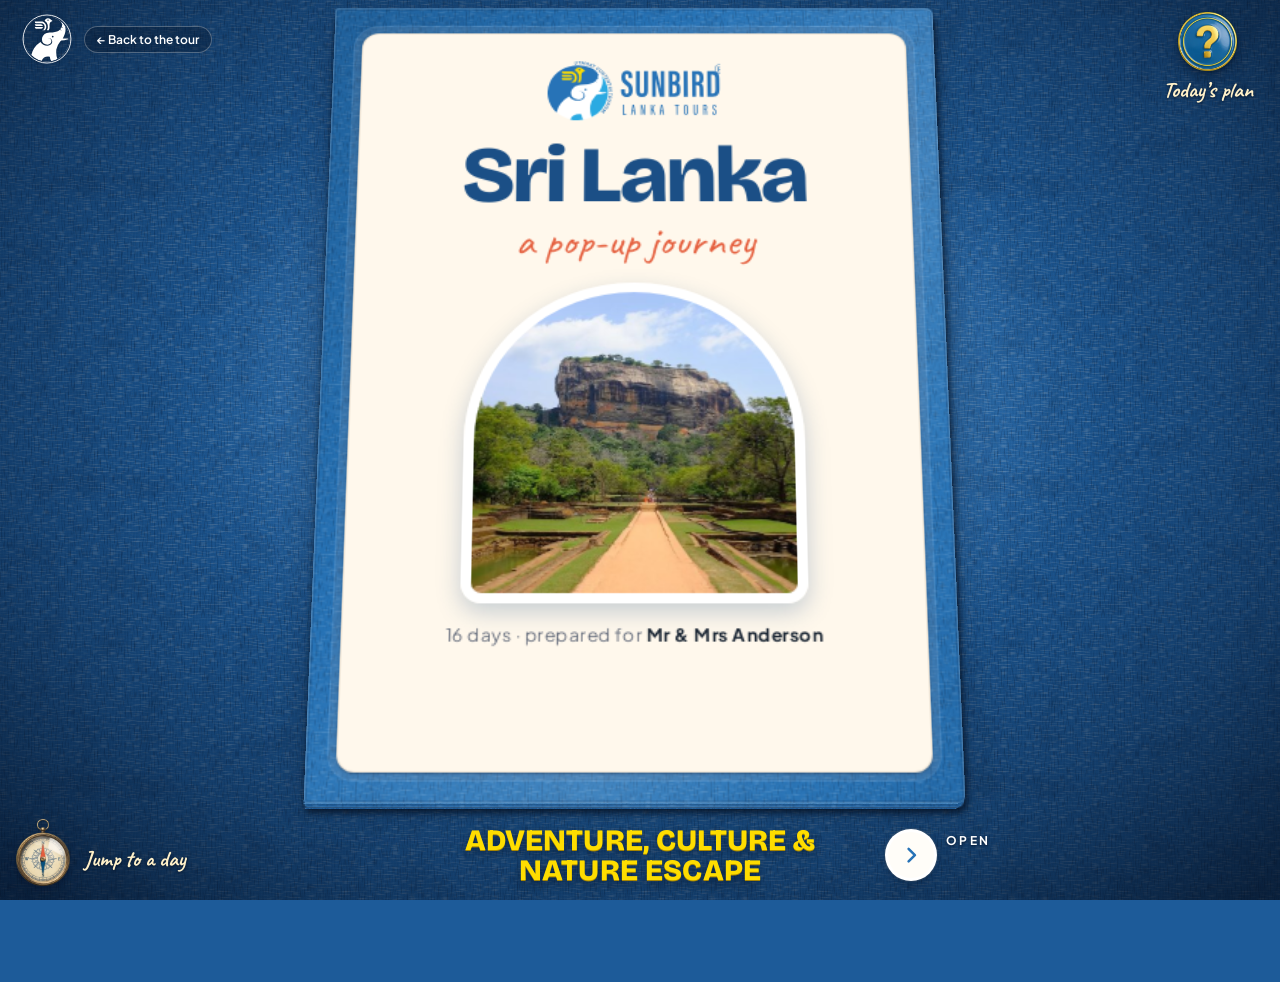
==== commit 2b1eabd5: "Stop the blue flash when links and buttons are tapped on phones Co-Authored-By: Claude Opus 5.5 <nor" ====
--- a/static/popup-book/index.html
+++ b/static/popup-book/index.html
@@ -24,6 +24,7 @@
           --cloth-front:#2672B5; --cloth-in:#1D5D9B; --tb:3px; }
   * { box-sizing:border-box; }
   html, body { margin:0; }
+  html { -webkit-tap-highlight-color:transparent; }   /* no blue flash on tap on phones */
   /* the table: a deep brand-blue linen cloth under a studio light. A soft pool of light falls on
      the middle of the screen, and the corners fall away into shadow. (There is no light on the
      cloth in the 3D scene: seen from table height its far edge drew a hard line across the cloth,
